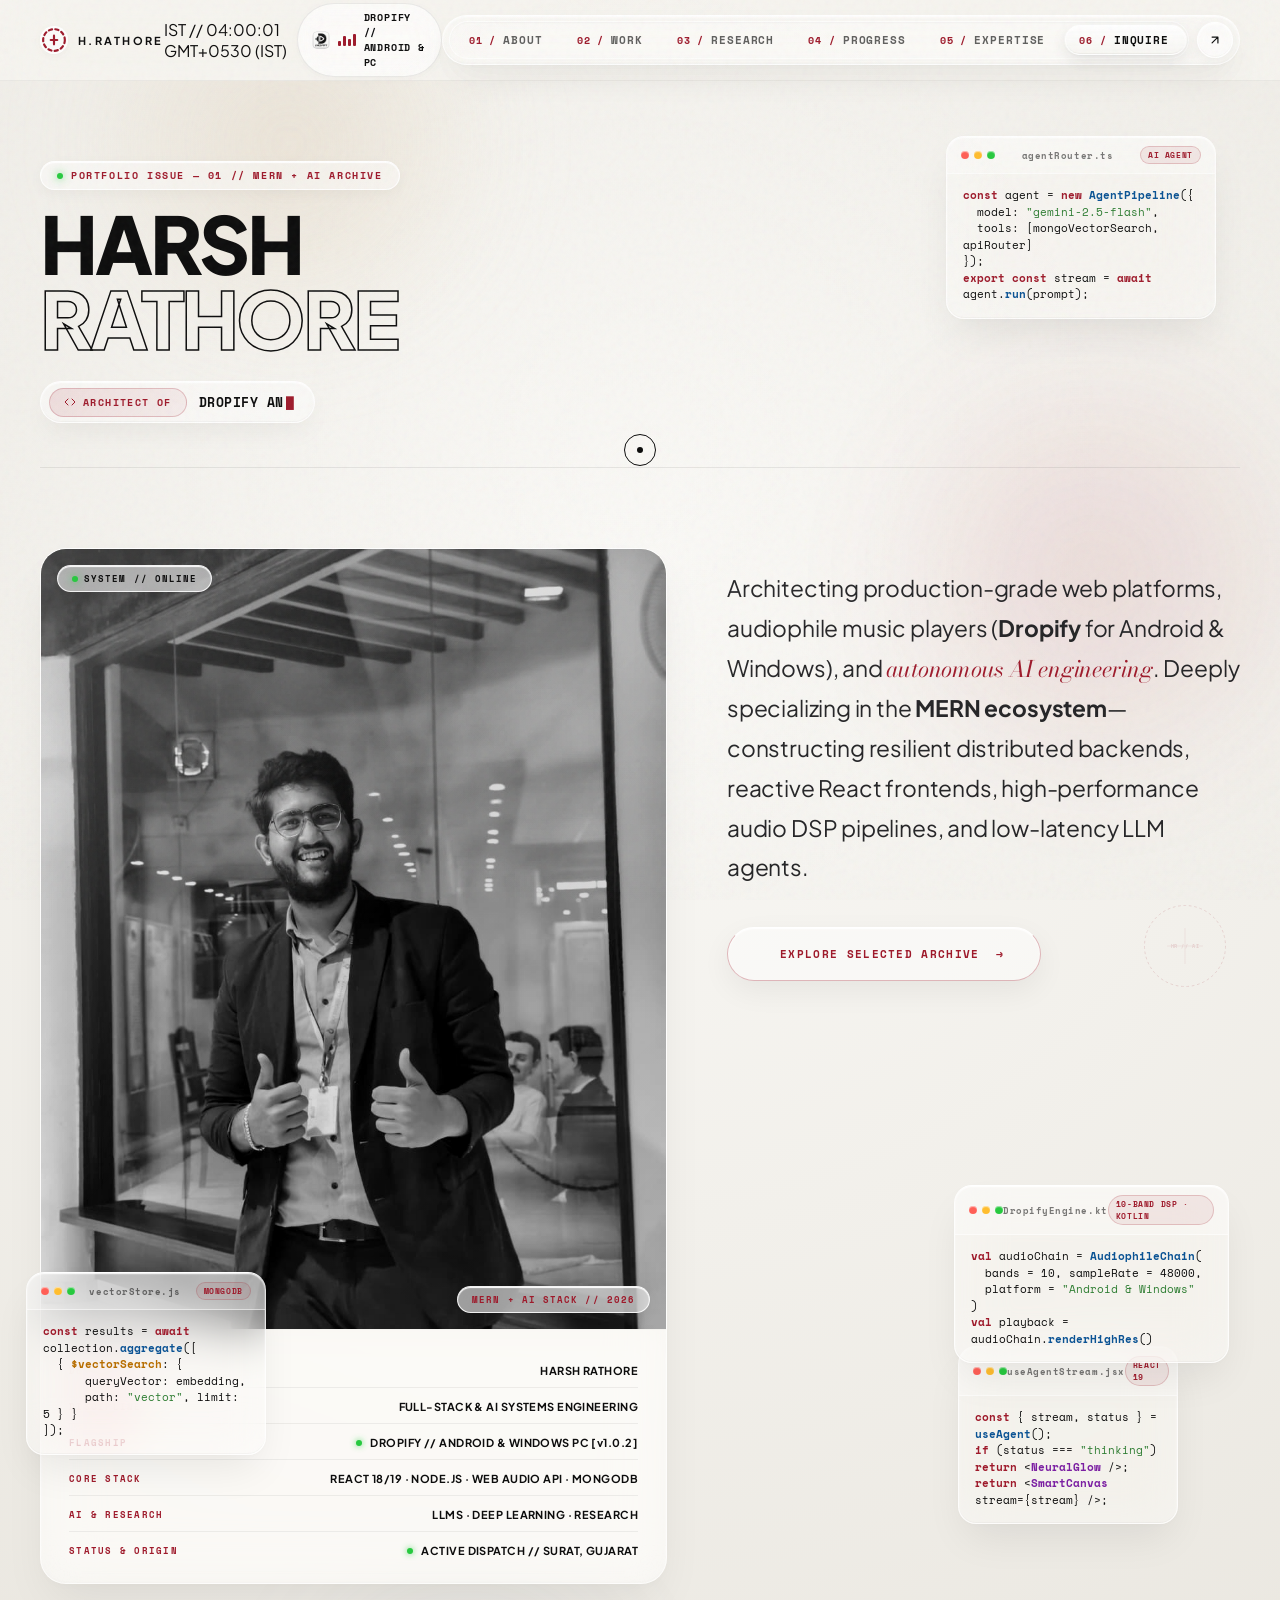
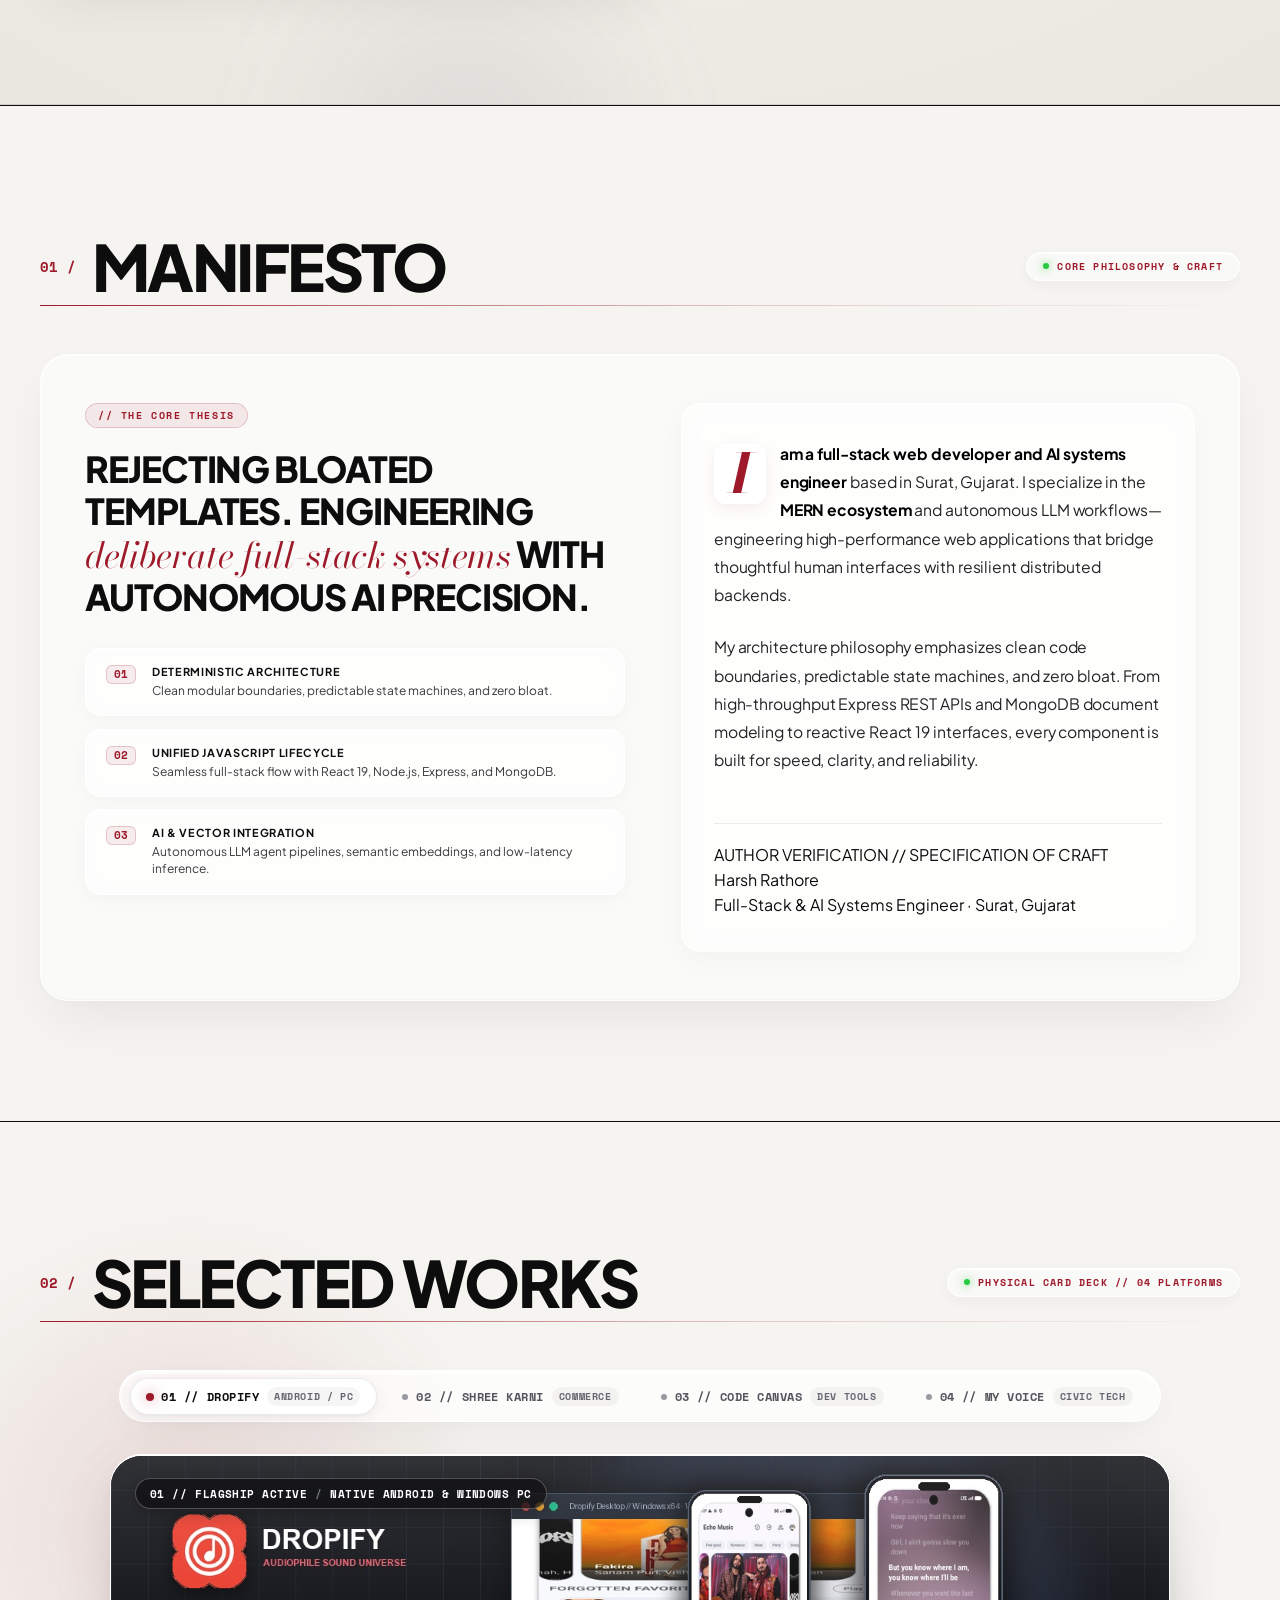
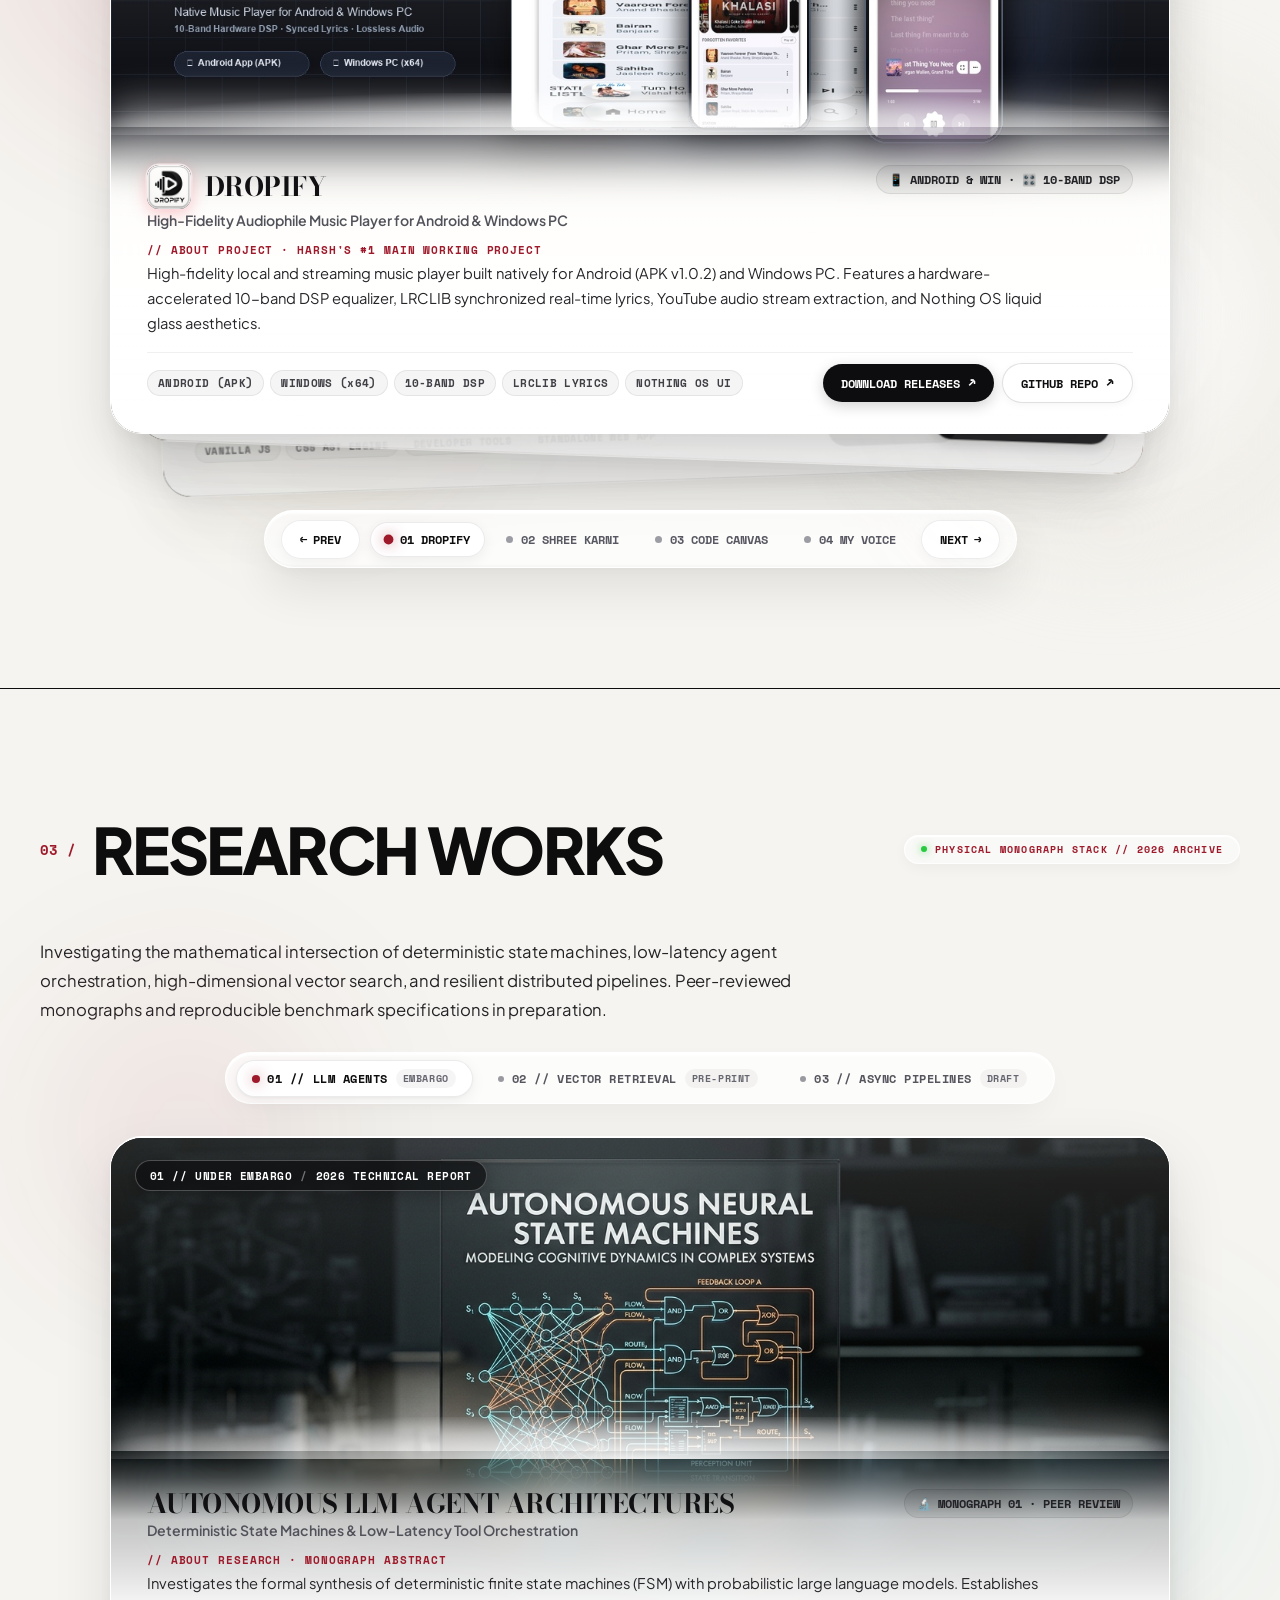
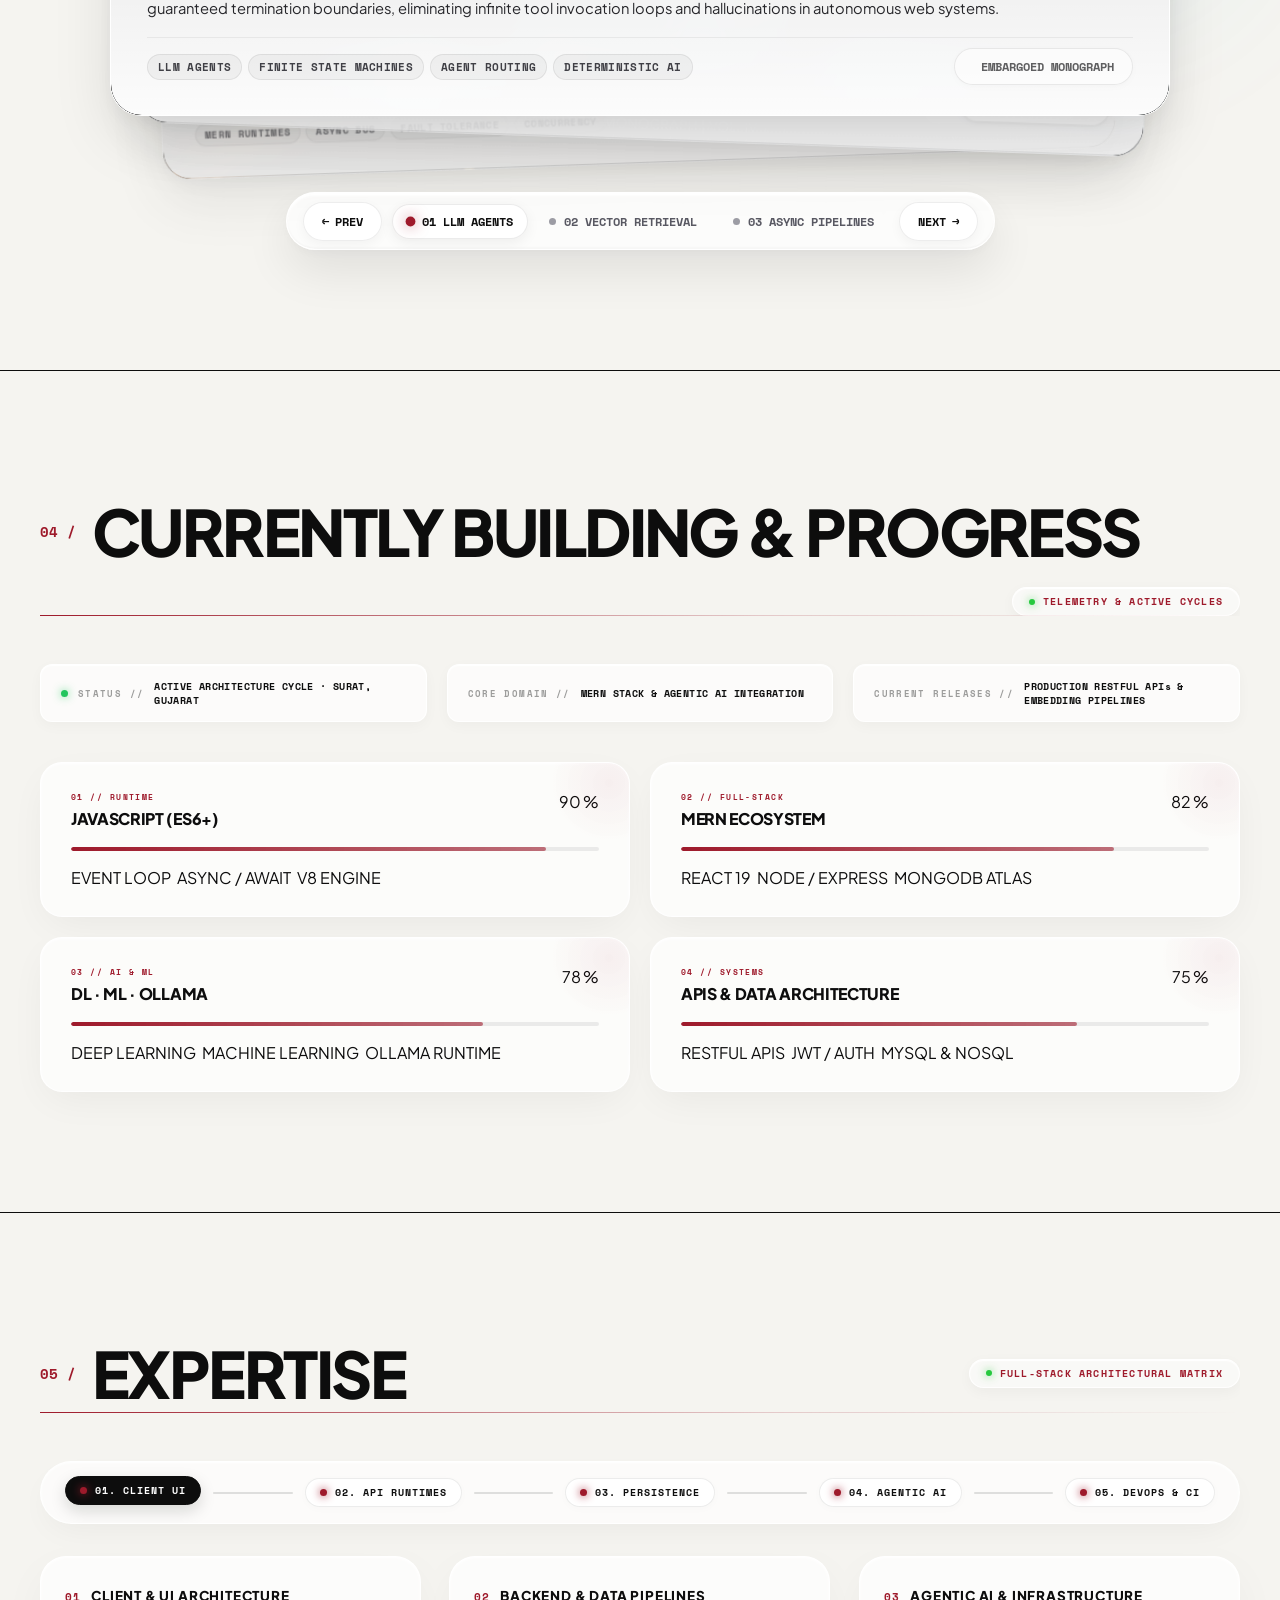
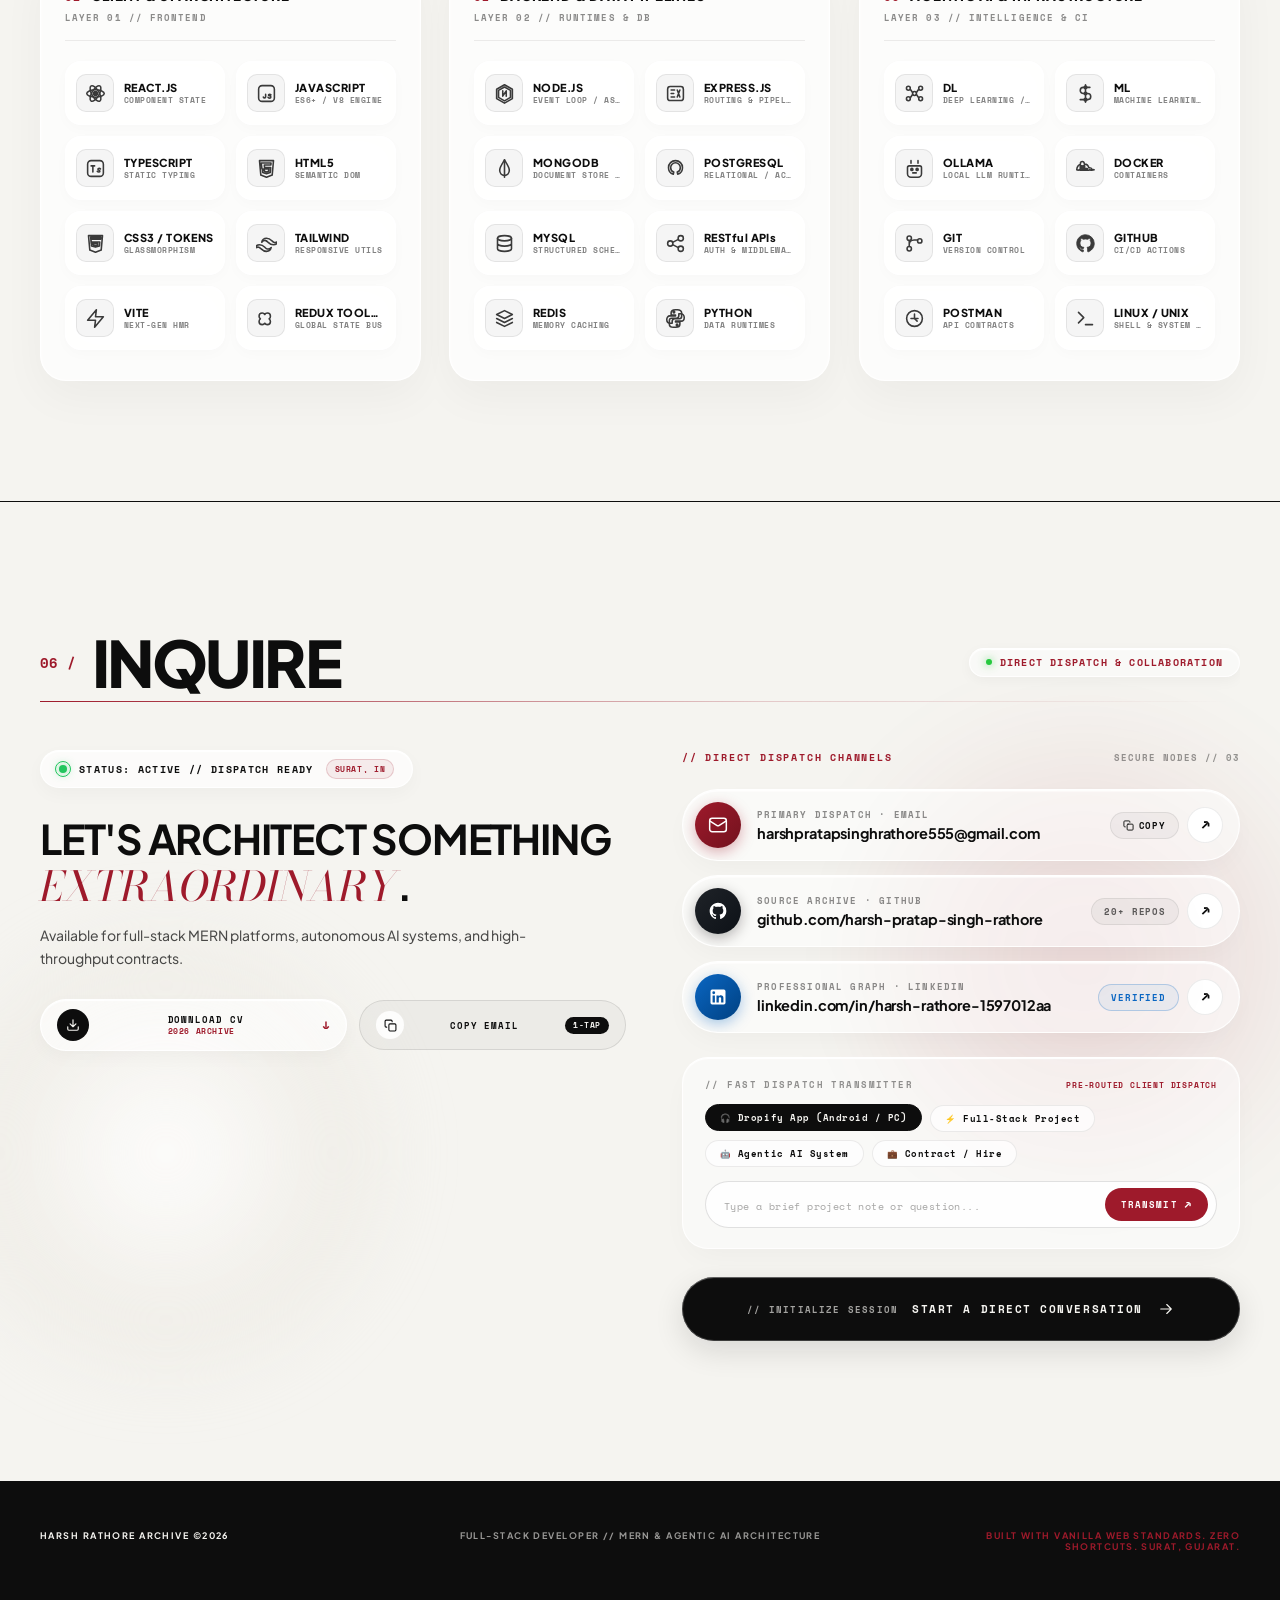
==== index.html @ 31f8bdb6 "fix(dropify): redesign flagship card with official logo, Android & Windows PC app framing, and unclu" ====
<!DOCTYPE html>
<html lang="en">

<head>
  <meta charset="UTF-8" />
  <meta name="viewport" content="width=device-width, initial-scale=1.0" />
  <meta name="description"
    content="Harsh Rathore — Full-Stack Web Developer & AI Systems Engineer specializing in MERN ecosystem, Agentic LLM pipelines, clean backend architectures, and luxurious digital interfaces." />
  <meta name="keywords" content="Harsh Rathore, Full-Stack Developer, MERN Stack, AI Systems Engineer, React 19, Node.js, Express, MongoDB, Surat, Gujarat" />
  <meta property="og:title" content="HARSH RATHORE · FULL-STACK WEB DEVELOPER & AI SYSTEMS ENGINEER" />
  <meta property="og:description" content="Architecting production-grade MERN platforms and autonomous LLM systems with liquid glass brutalist aesthetics." />
  <meta property="og:image" content="profile.jpg" />
  <meta property="og:type" content="website" />
  <meta name="twitter:card" content="summary_large_image" />
  <meta name="twitter:title" content="HARSH RATHORE · FULL-STACK & AI SYSTEMS" />
  <meta name="twitter:description" content="Production-grade web systems, MERN stack architectures, and low-latency LLM agent pipelines." />
  <meta name="twitter:image" content="profile.jpg" />
  <title>HARSH RATHORE · FULL-STACK &amp; AI SYSTEMS ENGINEER</title>

  <!-- Google Fonts Preconnect & Display Swap -->
  <link rel="preconnect" href="https://fonts.googleapis.com" />
  <link rel="preconnect" href="https://fonts.gstatic.com" crossorigin />
  <link
    href="https://fonts.googleapis.com/css2?family=Bodoni+Moda:ital,opsz,wght@0,6..96,400;0,6..96,700;1,6..96,400&family=Plus+Jakarta+Sans:wght@400;500;600;700;800&family=Space+Mono:wght@400;700&display=swap"
    rel="stylesheet" />

  <link rel="stylesheet" href="style.css" />
</head>

<body class="luxury-aesthetic">

  <!-- ─────────────── LUXURY CURSOR ─────────────── -->
  <div class="custom-cursor" aria-hidden="true">
    <div class="cursor-dot"></div>
    <div class="cursor-ring"></div>
  </div>

  <!-- ─────────────── FILM GRAIN OVERLAY ─────────────── -->
  <div class="film-grain" aria-hidden="true"></div>
  <div class="lens-flare" aria-hidden="true"></div>

  <!-- ─────────────── CINEMATIC INTRO SCENE ─────────────── -->
  <div id="intro-scene" class="intro-active">
    <div class="intro-noise-overlay"></div>
    <div class="intro-vignette"></div>

    <!-- Premium Skip Button -->
    <button id="skip-intro-btn" class="skip-intro-btn" aria-label="Skip Intro">[ SKIP INTRO // ]</button>

    <!-- Watermark layer revealed during impact transition -->
    <div class="bg-depth-watermark" id="intro-watermark">HARSH</div>

    <div class="intro-stage">
      <div class="intro-brand-container">
        <!-- Spelled out letter-by-letter dynamically -->
        <h1 class="intro-brand-main" id="intro-brand-first"></h1>
        <h1 class="intro-brand-sub" id="intro-brand-second">RATHORE</h1>
      </div>
    </div>

    <div class="intro-footer-ui">
      <div class="footer-col-left">
        <span class="spec-label">DEVELOPER ARCHIVE</span>
        <span class="spec-value">ISSUE 01 / 2026</span>
      </div>
      <div class="footer-col-center">
        <!-- Premium ticker counter -->
        <div class="counter-display">
          <span class="counter-num" id="intro-counter">00</span>
          <span class="counter-unit">%</span>
        </div>
      </div>
      <div class="footer-col-right">
        <span class="spec-label">LOCATION</span>
        <span class="spec-value">SURAT, GUJARAT</span>
      </div>
    </div>
  </div>

  <!-- ─────────────── MAIN PORTFOLIO WRAPPER ─────────────── -->
  <main id="main-content" class="content-hidden">

    <!-- ─────────────── HEADER WITH IOS LIQUID GLASS DOCK ─────────────── -->
    <header id="main-header">
      <div class="header-inner">
        <!-- Logo / Developer Brand -->
        <a href="#hero-exhibition" class="header-brand" aria-label="Harsh Rathore Home">
          <span class="brand-monogram-pill">
            <svg class="brand-monogram-svg" viewBox="0 0 24 24" fill="none" stroke="currentColor" stroke-width="2" stroke-linecap="round" stroke-linejoin="round" aria-hidden="true">
              <circle cx="12" cy="12" r="10" stroke-dasharray="3 3" />
              <path d="M12 8v8M9 12h6" />
            </svg>
          </span>
          <span class="brand-text">H.RATHORE</span>
        </a>

        <!-- Living Flow Real-Time IST Timezone HUD Clock -->
        <div class="header-hud-clock" title="Current Indian Standard Time (IST)">
          <span class="hud-clock-pulse"></span>
          <span class="hud-clock-label">IST //</span>
          <span id="hud-time" class="hud-clock-time">--:--:-- GMT+0530</span>
        </div>

        <!-- Dropify Flagship Audio Node Pill -->
        <a href="#projects" class="header-dropify-badge magnetic-element" title="Flagship: Dropify Android & Windows Audio Engine (Click to view)">
          <img src="assets/projects/dropify_logo.png" alt="Dropify Logo" class="header-dropify-logo-icon" />
          <span class="audio-wave-bars" aria-hidden="true">
            <span class="wave-bar wb-1"></span>
            <span class="wave-bar wb-2"></span>
            <span class="wave-bar wb-3"></span>
            <span class="wave-bar wb-4"></span>
          </span>
          <span class="dropify-badge-label">DROPIFY // ANDROID &amp; PC</span>
        </a>

        <!-- Desktop Navigation: iOS Liquid Glass Floating Dock with Elastic Stretching Capsule -->
        <nav class="editorial-nav liquid-glass-dock" aria-label="Main Navigation">
          <!-- Glass Inner Track containing sliding capsule and links -->
          <div class="glass-pill-track" id="glass-pill-track">
            <!-- Dynamic Sliding Liquid Glass Capsule (ColorOS & iOS Spring Eased) -->
            <div class="nav-active-capsule" id="nav-active-capsule" aria-hidden="true"></div>
            
            <ul class="nav-links">
              <li><a href="#about" class="nav-item active" data-index="0"><span>01 /</span> ABOUT</a></li>
              <li><a href="#projects" class="nav-item" data-index="1"><span>02 /</span> WORK</a></li>
              <li><a href="#research" class="nav-item" data-index="2"><span>03 /</span> RESEARCH</a></li>
              <li><a href="#progress" class="nav-item" data-index="3"><span>04 /</span> PROGRESS</a></li>
              <li><a href="#skills" class="nav-item" data-index="4"><span>05 /</span> EXPERTISE</a></li>
              <li><a href="#contact" class="nav-item" data-index="5"><span>06 /</span> INQUIRE</a></li>
            </ul>
          </div>

          <!-- Circular Liquid Glass Quick Action Button -->
          <a href="#contact" class="nav-glass-circle-btn magnetic-element" aria-label="Direct Inquire / Connect" title="Direct Inquire">
            <svg class="nav-circle-svg" viewBox="0 0 24 24" fill="none" stroke="currentColor" stroke-width="2" stroke-linecap="round" stroke-linejoin="round" aria-hidden="true">
              <path d="M7 17L17 7M17 7H7M17 7V17" />
            </svg>
          </a>
        </nav>
      </div>
    </header>

    <!-- ─────────────── HERO / EXHIBITION ─────────────── -->
    <section id="hero-exhibition">
      <!-- Ambient Liquid Glass Gradient Blobs -->
      <div class="glass-bg-blob blob-one"></div>
      <div class="glass-bg-blob blob-two"></div>
      <div class="glass-bg-blob blob-three"></div>

      <div class="hero-editorial-grid">
        <!-- Liquidified Title Area -->
        <div class="hero-title-area">
          <div class="hero-category-wrapper">
            <span class="hero-glass-pill-badge">
              <span class="pill-dot"></span>
              PORTFOLIO ISSUE — 01 // MERN + AI ARCHIVE
            </span>
          </div>

          <h1 class="hero-main-title">
            <span class="title-line title-first">HARSH</span>
            <span class="title-line title-second">RATHORE</span>
          </h1>

          <!-- Liquid Glass Typing Capsule HUD -->
          <div class="hero-typing-capsule">
            <div class="typing-pill-label">
              <svg class="typing-icon-svg" viewBox="0 0 24 24" fill="none" stroke="currentColor" stroke-width="2" stroke-linecap="round" stroke-linejoin="round" aria-hidden="true">
                <polyline points="16 18 22 12 16 6"/>
                <polyline points="8 6 2 12 8 18"/>
              </svg>
              <span>ARCHITECT OF</span>
            </div>
            <div class="typing-content">
              <span id="typing-text"></span><span class="typing-cursor">█</span>
            </div>
          </div>
        </div>

        <!-- Liquid Glass Photo Holder Box & Tech Spec Sheet -->
        <div class="hero-canvas-frame">
          <div class="editorial-image-container">
            <div class="image-overlay-filter"></div>
            <div class="glass-sheen-shine"></div>
            <!-- High-resolution portrait of Harsh Rathore (Optimized 86.5KB primary asset) -->
            <picture>
              <source srcset="profile.jpg" type="image/jpeg">
              <img src="profile.jpg" width="800" height="1000" alt="Harsh Rathore - Full-Stack Web Developer & AI Systems Engineer" class="editorial-img" fetchpriority="high" decoding="async" />
            </picture>
            
            <!-- Corner Floating Glass HUD Badges -->
            <div class="frame-glass-tag frame-tag-top">
              <span class="live-dot-pulse"></span> SYSTEM // ONLINE
            </div>
            <div class="frame-glass-tag frame-tag-bottom">
              MERN + AI STACK // 2026
            </div>
          </div>

          <!-- Tech Spec Sheet under Photo Box -->
          <div class="frame-spec-sheet">
            <div class="spec-row">
              <span class="spec-term">DEVELOPER</span>
              <span class="spec-val">HARSH RATHORE</span>
            </div>
            <div class="spec-row">
              <span class="spec-term">DISCIPLINE</span>
              <span class="spec-val">FULL-STACK &amp; AI SYSTEMS ENGINEERING</span>
            </div>
            <div class="spec-row">
              <span class="spec-term">FLAGSHIP</span>
              <span class="spec-val text-accent"><span class="status-dot-mini ruby"></span> DROPIFY // ANDROID &amp; WINDOWS PC [v1.0.2]</span>
            </div>
            <div class="spec-row">
              <span class="spec-term">CORE STACK</span>
              <span class="spec-val">REACT 18/19 &middot; NODE.JS &middot; WEB AUDIO API &middot; MONGODB</span>
            </div>
            <div class="spec-row">
              <span class="spec-term">AI &amp; RESEARCH</span>
              <span class="spec-val">LLMS &middot; DEEP LEARNING &middot; RESEARCH</span>
            </div>
            <div class="spec-row">
              <span class="spec-term">STATUS &amp; ORIGIN</span>
              <span class="spec-val text-accent"><span class="status-dot-mini"></span> ACTIVE DISPATCH // SURAT, GUJARAT</span>
            </div>
          </div>
        </div>

        <!-- MERN + AI Editorial Statement Area -->
        <div class="hero-statement-area" style="position: relative;">
          <p class="editorial-lead-para">
            Architecting production-grade web platforms, audiophile music players (<strong>Dropify</strong> for Android &amp; Windows), and <span class="italic-serif text-accent">autonomous AI engineering</span>. Deeply specializing in the <strong>MERN ecosystem</strong>—constructing resilient distributed backends, reactive React frontends, high-performance audio DSP pipelines, and low-latency LLM agents.
          </p>
          <div class="cta-strip">
            <a href="#projects" class="editorial-btn magnetic-element">
              <span class="btn-liquid-sheen"></span>
              EXPLORE SELECTED ARCHIVE <span class="btn-arrow">→</span>
            </a>
          </div>
          <div class="editorial-stamp-badge" aria-hidden="true">
            <svg class="stamp-svg" viewBox="0 0 100 100" fill="none" xmlns="http://www.w3.org/2000/svg">
              <circle cx="50" cy="50" r="45" stroke="currentColor" stroke-width="1" stroke-dasharray="3 3" />
              <path d="M30 50h40M50 30v40" stroke="currentColor" stroke-width="0.5" />
              <text x="50" y="52" class="stamp-text" text-anchor="middle" font-family="var(--font-mono)" font-size="6" font-weight="700" fill="currentColor" letter-spacing="0.1em">HR // AI</text>
            </svg>
          </div>
        </div>
      </div>

      <!-- Floating Interactive Code Shells (iOS Liquid Glass with MERN + AI Architecture Snippets) -->
      <div class="code-shell-float shell-manifesto">
        <div class="code-shell-header">
          <div class="code-shell-dots">
            <span class="dot red"></span>
            <span class="dot yellow"></span>
            <span class="dot green"></span>
          </div>
          <span class="code-shell-title">agentRouter.ts</span>
          <span class="code-shell-badge">AI AGENT</span>
        </div>
        <div class="code-shell-body">
          <pre><code><span class="code-keyword">const</span> agent = <span class="code-keyword">new</span> <span class="code-fn">AgentPipeline</span>({
  model: <span class="code-string">"gemini-2.5-flash"</span>,
  tools: [mongoVectorSearch, apiRouter]
});
<span class="code-keyword">export const</span> stream = <span class="code-keyword">await</span> agent.<span class="code-fn">run</span>(prompt);</code></pre>
        </div>
      </div>

      <div class="code-shell-float shell-stylist">
        <div class="code-shell-header">
          <div class="code-shell-dots">
            <span class="dot red"></span>
            <span class="dot yellow"></span>
            <span class="dot green"></span>
          </div>
          <span class="code-shell-title">useAgentStream.jsx</span>
          <span class="code-shell-badge">REACT 19</span>
        </div>
        <div class="code-shell-body">
          <pre><code><span class="code-keyword">const</span> { stream, status } = <span class="code-fn">useAgent</span>();
<span class="code-keyword">if</span> (status === <span class="code-string">"thinking"</span>) <span class="code-keyword">return</span> &lt;<span class="code-selector">NeuralGlow</span> /&gt;;
<span class="code-keyword">return</span> &lt;<span class="code-selector">SmartCanvas</span> stream={stream} /&gt;;</code></pre>
        </div>
      </div>

      <div class="code-shell-float shell-loop">
        <div class="code-shell-header">
          <div class="code-shell-dots">
            <span class="dot red"></span>
            <span class="dot yellow"></span>
            <span class="dot green"></span>
          </div>
          <span class="code-shell-title">vectorStore.js</span>
          <span class="code-shell-badge">MONGODB</span>
        </div>
        <div class="code-shell-body">
          <pre><code><span class="code-keyword">const</span> results = <span class="code-keyword">await</span> collection.<span class="code-fn">aggregate</span>([
  { <span class="code-property">$vectorSearch</span>: {
      queryVector: embedding,
      path: <span class="code-string">"vector"</span>, limit: 5 } }
]);</code></pre>
        </div>
      </div>

      <div class="code-shell-float shell-dropify">
        <div class="code-shell-header">
          <div class="code-shell-dots">
            <span class="dot red"></span>
            <span class="dot yellow"></span>
            <span class="dot green"></span>
          </div>
          <span class="code-shell-title">DropifyEngine.kt</span>
          <span class="code-shell-badge">10-BAND DSP · KOTLIN</span>
        </div>
        <div class="code-shell-body">
          <pre><code><span class="code-keyword">val</span> audioChain = <span class="code-fn">AudiophileChain</span>(
  bands = <span class="code-number">10</span>, sampleRate = <span class="code-number">48000</span>,
  platform = <span class="code-string">"Android &amp; Windows"</span>
)
<span class="code-keyword">val</span> playback = audioChain.<span class="code-fn">renderHighRes</span>()</code></pre>
        </div>
      </div>
    </section>

    <!-- ─────────────── ABOUT / MANIFESTO ─────────────── -->
    <section id="about" class="editorial-section">
      <div class="section-header-brutalist">
        <span class="section-index">01 /</span>
        <h2 class="section-title-brutalist">MANIFESTO</h2>
        <div class="header-glass-pill">
          <span class="pill-dot"></span>
          <span>CORE PHILOSOPHY &amp; CRAFT</span>
        </div>
      </div>

      <!-- Main iOS Liquid Glass Manifesto Canvas -->
      <div class="manifesto-glass-canvas">
        <div class="manifesto-grid">
          
          <!-- Left Column: Core Thesis & Dynamic Pillars -->
          <div class="manifesto-left">
            <div class="thesis-tag-wrapper">
              <span class="manifesto-thesis-tag">// THE CORE THESIS</span>
            </div>
            
            <h3 class="manifesto-heading">
              Rejecting bloated templates. Engineering <span class="manifesto-highlight">deliberate full-stack systems</span> with autonomous AI precision.
            </h3>

            <!-- Dynamic Engineering Pillars (iOS Frosted Cards) -->
            <div class="manifesto-pillars-list">
              <div class="pillar-card magnetic-element">
                <div class="pillar-num">01</div>
                <div class="pillar-text-group">
                  <span class="pillar-title">DETERMINISTIC ARCHITECTURE</span>
                  <span class="pillar-desc">Clean modular boundaries, predictable state machines, and zero bloat.</span>
                </div>
              </div>

              <div class="pillar-card magnetic-element">
                <div class="pillar-num">02</div>
                <div class="pillar-text-group">
                  <span class="pillar-title">UNIFIED JAVASCRIPT LIFECYCLE</span>
                  <span class="pillar-desc">Seamless full-stack flow with React 19, Node.js, Express, and MongoDB.</span>
                </div>
              </div>

              <div class="pillar-card magnetic-element">
                <div class="pillar-num">03</div>
                <div class="pillar-text-group">
                  <span class="pillar-title">AI &amp; VECTOR INTEGRATION</span>
                  <span class="pillar-desc">Autonomous LLM agent pipelines, semantic embeddings, and low-latency inference.</span>
                </div>
              </div>
            </div>
          </div>

          <!-- Right Column: High-Contrast Prose & Verified Seal -->
          <div class="manifesto-right">
            <div class="manifesto-prose-card">
              <div class="manifesto-body">
                <p class="drop-cap-p">
                  <span class="drop-cap-liquid">I</span>
                  <strong class="prose-strong">am a full-stack web developer and AI systems engineer</strong> based in Surat, Gujarat. I specialize in the <strong>MERN ecosystem</strong> and autonomous LLM workflows—engineering high-performance web applications that bridge thoughtful human interfaces with resilient distributed backends.
                </p>
                <p>
                  My architecture philosophy emphasizes clean code boundaries, predictable state machines, and zero bloat. From high-throughput Express REST APIs and MongoDB document modeling to reactive React 19 interfaces, every component is built for speed, clarity, and reliability.
                </p>
              </div>

              <!-- Manifesto Footer: Signature & Glass Seal -->
              <div class="manifesto-footer">
                <div class="manifesto-sign">
                  <span class="sign-label">AUTHOR VERIFICATION // SPECIFICATION OF CRAFT</span>
                  <span class="signature-text">Harsh Rathore</span>
                  <span class="sign-sub">Full-Stack &amp; AI Systems Engineer · Surat, Gujarat</span>
                </div>

                <div class="manifesto-seal" aria-hidden="true">
                  <svg class="seal-svg" viewBox="0 0 100 100" fill="none">
                    <circle cx="50" cy="50" r="46" stroke="currentColor" stroke-width="1.2" stroke-dasharray="4 3"/>
                    <circle cx="50" cy="50" r="38" stroke="currentColor" stroke-width="0.8"/>
                    <path d="M50 20v60M20 50h60" stroke="currentColor" stroke-width="0.5"/>
                    <text x="50" y="53" text-anchor="middle" font-family="var(--font-mono)" font-size="7" font-weight="700" fill="currentColor" letter-spacing="0.12em">VERIFIED</text>
                  </svg>
                </div>
              </div>
            </div>
          </div>

        </div>
      </div>
    </section>



        <!-- ─────────────── 02 / SELECTED WORKS (3D PHYSICAL CARD STACK & LIQUID BUBBLE DOCK) ─────────────── -->
    <section id="projects" class="editorial-section">
      <!-- Ambient Liquid Glass Refraction Backdrop -->
      <div class="projects-ambient-backdrop" aria-hidden="true">
        <div class="proj-blob-crimson"></div>
        <div class="proj-blob-specular"></div>
        <div class="proj-blob-amber"></div>
      </div>

      <!-- Brutalist Header -->
      <div class="section-header-brutalist">
        <span class="section-index">02 /</span>
        <h2 class="section-title-brutalist">SELECTED WORKS</h2>
        <div class="header-glass-pill">
          <span class="pill-dot"></span>
          <span>PHYSICAL CARD DECK // 04 PLATFORMS</span>
        </div>
      </div>

      <!-- Quick Project Jump Bubble Bar -->
      <div class="bubble-jump-bar-wrap">
        <div class="bubble-jump-bar" id="projectsJumpBar" role="tablist" aria-label="Project Quick Selector">
          <button type="button" class="bubble-jump-pill is-active" data-jump="0" aria-label="Select Dropify">
            <span class="jump-pill-dot"></span>
            <span class="jump-pill-idx">01 //</span>
            <span class="jump-pill-name">DROPIFY</span>
            <span class="jump-pill-badge">ANDROID / PC</span>
          </button>
          <button type="button" class="bubble-jump-pill" data-jump="1" aria-label="Select Shree Karni Textiles">
            <span class="jump-pill-dot"></span>
            <span class="jump-pill-idx">02 //</span>
            <span class="jump-pill-name">SHREE KARNI</span>
            <span class="jump-pill-badge">COMMERCE</span>
          </button>
          <button type="button" class="bubble-jump-pill" data-jump="2" aria-label="Select Code Canvas">
            <span class="jump-pill-dot"></span>
            <span class="jump-pill-idx">03 //</span>
            <span class="jump-pill-name">CODE CANVAS</span>
            <span class="jump-pill-badge">DEV TOOLS</span>
          </button>
          <button type="button" class="bubble-jump-pill" data-jump="3" aria-label="Select My Voice">
            <span class="jump-pill-dot"></span>
            <span class="jump-pill-idx">04 //</span>
            <span class="jump-pill-name">MY VOICE</span>
            <span class="jump-pill-badge">CIVIC TECH</span>
          </button>
        </div>
      </div>

      <!-- 3D Card Stack Viewport -->
      <div class="card-stack-viewport" id="projectsStackViewport">
        <div class="card-stack-deck" id="projectsCardStack" aria-label="Interactive 3D Project Card Stack">

          <!-- ════ CARD 01: DROPIFY (FLAGSHIP MAIN WORKING PROJECT) ════ -->
          <article class="deck-card stack-pos-0" data-card-idx="0" data-card-id="dropify">
            <div class="deck-card-substrate" aria-hidden="true"></div>
            <div class="deck-card-media-box">
              <img src="assets/projects/dropify.jpg" alt="Dropify Native Audiophile Music Player for Android &amp; Windows PC" class="deck-card-photo" loading="eager" />
              <div class="deck-card-specular-sheen" aria-hidden="true"></div>
              
              <!-- Floating Top Telemetry Pill -->
              <div class="deck-card-floating-badge">
                <span class="badge-bubble-idx">01 //</span>
                <span class="badge-bubble-live"><span class="badge-live-pulse" style="background:#22c55e;box-shadow:0 0 10px #22c55e;"></span> FLAGSHIP ACTIVE</span>
                <span class="badge-bubble-sep">/</span>
                <span class="badge-bubble-meta">NATIVE ANDROID &amp; WINDOWS PC</span>
              </div>
            </div>

            <!-- White Cloudy Smoky Gradient Shade Layer -->
            <div class="deck-card-smoky-shade">
              <div class="smoky-mist-aurora" aria-hidden="true"></div>
              <div class="smoky-content-flow">
                <div class="smoky-title-strip">
                  <div class="smoky-title-group">
                    <div class="card-brand-row">
                      <img src="assets/projects/dropify_logo.png" alt="Dropify Logo" class="card-brand-logo-img" />
                      <h3 class="smoky-card-heading">DROPIFY</h3>
                    </div>
                    <span class="smoky-card-subheading">High-Fidelity Audiophile Music Player for Android &amp; Windows PC</span>
                  </div>
                  <div class="smoky-telemetry-badge">
                    <span class="telemetry-pin">📱 ANDROID &amp; WIN</span>
                    <span class="telemetry-sep">·</span>
                    <span class="telemetry-speed">🎛️ 10-BAND DSP</span>
                  </div>
                </div>

                <div class="smoky-about-block">
                  <span class="smoky-about-eyebrow">// ABOUT PROJECT · HARSH'S #1 MAIN WORKING PROJECT</span>
                  <p class="smoky-about-copy">
                    High-fidelity local and streaming music player built natively for Android (APK v1.0.2) and Windows PC. Features a hardware-accelerated 10-band DSP equalizer, LRCLIB synchronized real-time lyrics, YouTube audio stream extraction, and Nothing OS liquid glass aesthetics.
                  </p>
                </div>

                <div class="smoky-footer-strip">
                  <div class="smoky-tags-cluster">
                    <span class="smoky-pill-tag">ANDROID (APK)</span>
                    <span class="smoky-pill-tag">WINDOWS (x64)</span>
                    <span class="smoky-pill-tag">10-BAND DSP</span>
                    <span class="smoky-pill-tag">LRCLIB LYRICS</span>
                    <span class="smoky-pill-tag">NOTHING OS UI</span>
                  </div>
                  <div class="smoky-actions-group">
                    <a href="https://github.com/harsh-pratap-singh-rathore/Dropify/releases" target="_blank" rel="noopener noreferrer" class="bubble-glass-action-btn primary-action">
                      <span>DOWNLOAD RELEASES</span>
                      <span class="btn-arr-bubble">↗</span>
                    </a>
                    <a href="https://github.com/harsh-pratap-singh-rathore/Dropify" target="_blank" rel="noopener noreferrer" class="bubble-glass-action-btn secondary-action">
                      <span>GITHUB REPO</span>
                      <span class="btn-arr-bubble">↗</span>
                    </a>
                  </div>
                </div>
              </div>
            </div>
          </article>

          <!-- ════ CARD 02: SHREE KARNI TEXTILES ════ -->
          <article class="deck-card stack-pos-1" data-card-idx="1" data-card-id="shree-karni">
            <div class="deck-card-substrate" aria-hidden="true"></div>
            <div class="deck-card-media-box">
              <img src="assets/projects/shree_karni.jpg" alt="Shree Karni Textiles Wholesale Architecture" class="deck-card-photo" loading="lazy" />
              <div class="deck-card-specular-sheen" aria-hidden="true"></div>
              
              <!-- Floating Top Telemetry Pill -->
              <div class="deck-card-floating-badge">
                <span class="badge-bubble-idx">02 //</span>
                <span class="badge-bubble-live"><span class="badge-live-pulse"></span> LIVE PRODUCTION</span>
                <span class="badge-bubble-sep">/</span>
                <span class="badge-bubble-meta">B2B WHOLESALE COMMERCE</span>
              </div>
            </div>

            <!-- White Cloudy Smoky Gradient Shade Layer -->
            <div class="deck-card-smoky-shade">
              <div class="smoky-mist-aurora" aria-hidden="true"></div>
              <div class="smoky-content-flow">
                <div class="smoky-title-strip">
                  <div class="smoky-title-group">
                    <h3 class="smoky-card-heading">SHREE KARNI TEXTILES</h3>
                    <span class="smoky-card-subheading">Full-Stack Wholesale Commerce &amp; Catalog Engine</span>
                  </div>
                  <div class="smoky-telemetry-badge">
                    <span class="telemetry-pin">📍 SURAT HUB</span>
                    <span class="telemetry-sep">·</span>
                    <span class="telemetry-speed">48ms TTFB</span>
                  </div>
                </div>

                <div class="smoky-about-block">
                  <span class="smoky-about-eyebrow">// ABOUT PROJECT · ARCHITECTURAL DEMO</span>
                  <p class="smoky-about-copy">
                    High-throughput wholesale fabric procurement portal indexing 10,000+ m² of enterprise textile inventory. Engineered with multi-layered Redis caching, elastic search filtering, and low-latency inquiry dispatch.
                  </p>
                </div>

                <div class="smoky-footer-strip">
                  <div class="smoky-tags-cluster">
                    <span class="smoky-pill-tag">MERN STACK</span>
                    <span class="smoky-pill-tag">REDIS CACHE</span>
                    <span class="smoky-pill-tag">CATALOG SEARCH</span>
                    <span class="smoky-pill-tag">HIGH CONCURRENCY</span>
                  </div>
                  <div class="smoky-actions-group">
                    <a href="https://shreekarnitextiles.com" target="_blank" rel="noopener noreferrer" class="bubble-glass-action-btn primary-action">
                      <span>VISIT LIVE PLATFORM</span>
                      <span class="btn-arr-bubble">↗</span>
                    </a>
                  </div>
                </div>
              </div>
            </div>
          </article>

          <!-- ════ CARD 03: CODE CANVAS ════ -->
          <article class="deck-card stack-pos-2" data-card-idx="2" data-card-id="code-canvas">
            <div class="deck-card-substrate" aria-hidden="true"></div>
            <div class="deck-card-media-box">
              <img src="assets/projects/code_canvas.jpg" alt="Code Canvas Developer Tooling" class="deck-card-photo" loading="lazy" />
              <div class="deck-card-specular-sheen" aria-hidden="true"></div>
              
              <!-- Floating Top Telemetry Pill -->
              <div class="deck-card-floating-badge">
                <span class="badge-bubble-idx">03 //</span>
                <span class="badge-bubble-live"><span class="badge-live-pulse amber"></span> PRODUCTION TOOL</span>
                <span class="badge-bubble-sep">/</span>
                <span class="badge-bubble-meta">FRONTEND IDE WORKBENCH</span>
              </div>
            </div>

            <!-- White Cloudy Smoky Gradient Shade Layer -->
            <div class="deck-card-smoky-shade">
              <div class="smoky-mist-aurora" aria-hidden="true"></div>
              <div class="smoky-content-flow">
                <div class="smoky-title-strip">
                  <div class="smoky-title-group">
                    <h3 class="smoky-card-heading">CODE CANVAS</h3>
                    <span class="smoky-card-subheading">Real-Time Interactive CSS Studio &amp; Component Workbench</span>
                  </div>
                  <div class="smoky-telemetry-badge">
                    <span class="telemetry-pin">⚡ ZERO-RUNTIME</span>
                    <span class="telemetry-sep">·</span>
                    <span class="telemetry-speed">60 FPS EMITTER</span>
                  </div>
                </div>

                <div class="smoky-about-block">
                  <span class="smoky-about-eyebrow">// ABOUT PROJECT · ARCHITECTURAL DEMO</span>
                  <p class="smoky-about-copy">
                    Spatial developer design tool enabling real-time visual CSS authoring. Manipulate box models, gradients, and typography directly on a dynamic canvas with instant, production-ready CSS snippet extraction.
                  </p>
                </div>

                <div class="smoky-footer-strip">
                  <div class="smoky-tags-cluster">
                    <span class="smoky-pill-tag">VANILLA JS</span>
                    <span class="smoky-pill-tag">CSS AST ENGINE</span>
                    <span class="smoky-pill-tag">DEVELOPER TOOLS</span>
                    <span class="smoky-pill-tag">STANDALONE WEB APP</span>
                  </div>
                  <div class="smoky-actions-group">
                    <a href="https://codecanvas.page/public/index.html" target="_blank" rel="noopener noreferrer" class="bubble-glass-action-btn primary-action">
                      <span>LAUNCH STUDIO</span>
                      <span class="btn-arr-bubble">↗</span>
                    </a>
                    <a href="https://github.com/harsh-pratap-singh-rathore/CodeCanvas" target="_blank" rel="noopener noreferrer" class="bubble-glass-action-btn secondary-action">
                      <span>GITHUB REPO</span>
                      <span class="btn-arr-bubble">↗</span>
                    </a>
                  </div>
                </div>
              </div>
            </div>
          </article>

          <!-- ════ CARD 04: MY VOICE ════ -->
          <article class="deck-card stack-pos-hidden" data-card-idx="3" data-card-id="my-voice">
            <div class="deck-card-substrate" aria-hidden="true"></div>
            <div class="deck-card-media-box">
              <img src="assets/projects/my_voice.jpg" alt="My Voice Civic Platform" class="deck-card-photo" loading="lazy" />
              <div class="deck-card-specular-sheen" aria-hidden="true"></div>
              
              <!-- Floating Top Telemetry Pill -->
              <div class="deck-card-floating-badge">
                <span class="badge-bubble-idx">04 //</span>
                <span class="badge-bubble-live"><span class="badge-live-pulse cyan"></span> CIVIC INITIATIVE</span>
                <span class="badge-bubble-sep">/</span>
                <span class="badge-bubble-meta">MUNICIPAL INCIDENT TRIAGE</span>
              </div>
            </div>

            <!-- White Cloudy Smoky Gradient Shade Layer -->
            <div class="deck-card-smoky-shade">
              <div class="smoky-mist-aurora" aria-hidden="true"></div>
              <div class="smoky-content-flow">
                <div class="smoky-title-strip">
                  <div class="smoky-title-group">
                    <h3 class="smoky-card-heading">MY VOICE</h3>
                    <span class="smoky-card-subheading">Public Incident Triage &amp; Municipal Dispatch Architecture</span>
                  </div>
                  <div class="smoky-telemetry-badge">
                    <span class="telemetry-pin">🛰️ GEOLOCATION</span>
                    <span class="telemetry-sep">·</span>
                    <span class="telemetry-speed">94.2% RESOLVED</span>
                  </div>
                </div>

                <div class="smoky-about-block">
                  <span class="smoky-about-eyebrow">// ABOUT PROJECT · ARCHITECTURAL DEMO</span>
                  <p class="smoky-about-copy">
                    Community reporting network bridging citizens and municipal agencies. Features GPS-tagged incident logging, automated priority dispatch routing, real-time status pipelines, and civic engagement analytics.
                  </p>
                </div>

                <div class="smoky-footer-strip">
                  <div class="smoky-tags-cluster">
                    <span class="smoky-pill-tag">PHP / JS</span>
                    <span class="smoky-pill-tag">GEOLOCATION API</span>
                    <span class="smoky-pill-tag">INCIDENT PIPELINE</span>
                    <span class="smoky-pill-tag">CIVIC TECH</span>
                  </div>
                  <div class="smoky-actions-group">
                    <a href="https://myvoice.gt.tc/MyVoice/frontend/pages/index.php" target="_blank" rel="noopener noreferrer" class="bubble-glass-action-btn primary-action">
                      <span>EXPLORE PLATFORM</span>
                      <span class="btn-arr-bubble">↗</span>
                    </a>
                    <a href="https://github.com/harsh-pratap-singh-rathore" target="_blank" rel="noopener noreferrer" class="bubble-glass-action-btn secondary-action">
                      <span>GITHUB REPO</span>
                      <span class="btn-arr-bubble">↗</span>
                    </a>
                  </div>
                </div>
              </div>
            </div>
          </article>

        </div><!-- /.card-stack-deck -->
      </div><!-- /.card-stack-viewport -->

      <!-- Floating Bubble Like Glassy Texture Nav Controls -->
      <div class="floating-bubble-dock-wrap">
        <div class="floating-bubble-dock" id="projectsBubbleDock" role="toolbar" aria-label="Project Deck Controls">
          <button type="button" class="bubble-nav-btn prev-bubble-btn" id="projStackPrev" aria-label="Previous Project in Stack">
            <span class="bubble-btn-glyph">←</span>
            <span class="bubble-btn-caption">PREV</span>
          </button>

          <div class="bubble-dock-droplets" id="projStackIndicators">
            <button type="button" class="bubble-droplet-pill is-active" data-slide-target="0" aria-label="Card 1: Dropify">
              <span class="droplet-water-orb"></span>
              <span class="droplet-label">01 DROPIFY</span>
            </button>
            <button type="button" class="bubble-droplet-pill" data-slide-target="1" aria-label="Card 2: Shree Karni Textiles">
              <span class="droplet-water-orb"></span>
              <span class="droplet-label">02 SHREE KARNI</span>
            </button>
            <button type="button" class="bubble-droplet-pill" data-slide-target="2" aria-label="Card 3: Code Canvas">
              <span class="droplet-water-orb"></span>
              <span class="droplet-label">03 CODE CANVAS</span>
            </button>
            <button type="button" class="bubble-droplet-pill" data-slide-target="3" aria-label="Card 4: My Voice">
              <span class="droplet-water-orb"></span>
              <span class="droplet-label">04 MY VOICE</span>
            </button>
          </div>

          <button type="button" class="bubble-nav-btn next-bubble-btn" id="projStackNext" aria-label="Next Project in Stack">
            <span class="bubble-btn-caption">NEXT</span>
            <span class="bubble-btn-glyph">→</span>
          </button>
        </div>
      </div>
    </section>

    <!-- ─────────────── 03 / RESEARCH WORKS (3D PHYSICAL CARD STACK & LIQUID BUBBLE DOCK) ─────────────── -->
    <section id="research" class="editorial-section">
      <!-- Ambient Liquid Glass Refraction Backdrop -->
      <div class="research-ambient-backdrop" aria-hidden="true">
        <div class="research-blob-ruby"></div>
        <div class="research-blob-cyan"></div>
      </div>

      <!-- Section Header -->
      <div class="section-header-brutalist">
        <span class="section-index">03 /</span>
        <h2 class="section-title-brutalist">RESEARCH WORKS</h2>
        <div class="header-glass-pill">
          <span class="pill-dot"></span>
          <span>PHYSICAL MONOGRAPH STACK // 2026 ARCHIVE</span>
        </div>
      </div>

      <div class="research-intro-strip">
        <p class="research-lead-para">
          Investigating the mathematical intersection of deterministic state machines, low-latency agent orchestration, high-dimensional vector search, and resilient distributed pipelines. Peer-reviewed monographs and reproducible benchmark specifications in preparation.
        </p>
      </div>

      <!-- Quick Research Jump Bubble Bar -->
      <div class="bubble-jump-bar-wrap">
        <div class="bubble-jump-bar" id="researchJumpBar" role="tablist" aria-label="Research Paper Quick Selector">
          <button type="button" class="bubble-jump-pill is-active" data-jump="0" aria-label="Select Autonomous LLM Agents">
            <span class="jump-pill-dot"></span>
            <span class="jump-pill-idx">01 //</span>
            <span class="jump-pill-name">LLM AGENTS</span>
            <span class="jump-pill-badge">EMBARGO</span>
          </button>
          <button type="button" class="bubble-jump-pill" data-jump="1" aria-label="Select Dense Vector Retrieval">
            <span class="jump-pill-dot"></span>
            <span class="jump-pill-idx">02 //</span>
            <span class="jump-pill-name">VECTOR RETRIEVAL</span>
            <span class="jump-pill-badge">PRE-PRINT</span>
          </button>
          <button type="button" class="bubble-jump-pill" data-jump="2" aria-label="Select Resilient Asynchronous Pipelines">
            <span class="jump-pill-dot"></span>
            <span class="jump-pill-idx">03 //</span>
            <span class="jump-pill-name">ASYNC PIPELINES</span>
            <span class="jump-pill-badge">DRAFT</span>
          </button>
        </div>
      </div>

      <!-- 3D Research Card Stack Viewport -->
      <div class="card-stack-viewport" id="researchStackViewport">
        <div class="card-stack-deck" id="researchCardStack" aria-label="Interactive 3D Research Card Stack">

          <!-- ════ RESEARCH 01: AUTONOMOUS LLM AGENT ARCHITECTURES ════ -->
          <article class="deck-card stack-pos-0" data-card-idx="0" data-card-id="llm-agents">
            <div class="deck-card-substrate" aria-hidden="true"></div>
            <div class="deck-card-media-box">
              <img src="assets/research/llm_agents.jpg" alt="Autonomous LLM Agent Architectures Monograph" class="deck-card-photo" loading="eager" />
              <div class="deck-card-specular-sheen" aria-hidden="true"></div>
              
              <!-- Floating Top Telemetry Pill -->
              <div class="deck-card-floating-badge">
                <span class="badge-bubble-idx">01 //</span>
                <span class="badge-bubble-live"><span class="badge-live-pulse ruby"></span> UNDER EMBARGO</span>
                <span class="badge-bubble-sep">/</span>
                <span class="badge-bubble-meta">2026 TECHNICAL REPORT</span>
              </div>
            </div>

            <!-- White Cloudy Smoky Gradient Shade Layer -->
            <div class="deck-card-smoky-shade">
              <div class="smoky-mist-aurora" aria-hidden="true"></div>
              <div class="smoky-content-flow">
                <div class="smoky-title-strip">
                  <div class="smoky-title-group">
                    <h3 class="smoky-card-heading">AUTONOMOUS LLM AGENT ARCHITECTURES</h3>
                    <span class="smoky-card-subheading">Deterministic State Machines &amp; Low-Latency Tool Orchestration</span>
                  </div>
                  <div class="smoky-telemetry-badge">
                    <span class="telemetry-pin">🔬 MONOGRAPH 01</span>
                    <span class="telemetry-sep">·</span>
                    <span class="telemetry-speed">PEER REVIEW</span>
                  </div>
                </div>

                <div class="smoky-about-block">
                  <span class="smoky-about-eyebrow">// ABOUT RESEARCH · MONOGRAPH ABSTRACT</span>
                  <p class="smoky-about-copy">
                    Investigates the formal synthesis of deterministic finite state machines (FSM) with probabilistic large language models. Establishes guaranteed termination boundaries, eliminating infinite tool invocation loops and hallucinations in autonomous web systems.
                  </p>
                </div>

                <div class="smoky-footer-strip">
                  <div class="smoky-tags-cluster">
                    <span class="smoky-pill-tag">LLM AGENTS</span>
                    <span class="smoky-pill-tag">FINITE STATE MACHINES</span>
                    <span class="smoky-pill-tag">AGENT ROUTING</span>
                    <span class="smoky-pill-tag">DETERMINISTIC AI</span>
                  </div>
                  <div class="smoky-actions-group">
                    <button type="button" class="bubble-glass-action-btn secondary-action" disabled>
                      <svg class="lock-mini-svg" viewBox="0 0 24 24" fill="none" stroke="currentColor" stroke-width="2" stroke-linecap="round" stroke-linejoin="round" aria-hidden="true"><rect x="3" y="11" width="18" height="11" rx="2" ry="2"/><path d="M7 11V7a5 5 0 0 1 10 0v4"/></svg>
                      <span>EMBARGOED MONOGRAPH</span>
                    </button>
                  </div>
                </div>
              </div>
            </div>
          </article>

          <!-- ════ RESEARCH 02: DENSE VECTOR RETRIEVAL IN WEB ARCHITECTURES ════ -->
          <article class="deck-card stack-pos-1" data-card-idx="1" data-card-id="vector-retrieval">
            <div class="deck-card-substrate" aria-hidden="true"></div>
            <div class="deck-card-media-box">
              <img src="assets/research/vector_retrieval.jpg" alt="Dense Vector Retrieval Research" class="deck-card-photo" loading="lazy" />
              <div class="deck-card-specular-sheen" aria-hidden="true"></div>
              
              <!-- Floating Top Telemetry Pill -->
              <div class="deck-card-floating-badge">
                <span class="badge-bubble-idx">02 //</span>
                <span class="badge-bubble-live"><span class="badge-live-pulse cyan"></span> PRE-PRINT READY</span>
                <span class="badge-bubble-sep">/</span>
                <span class="badge-bubble-meta">SEMANTIC SEARCH SYSTEMS</span>
              </div>
            </div>

            <!-- White Cloudy Smoky Gradient Shade Layer -->
            <div class="deck-card-smoky-shade">
              <div class="smoky-mist-aurora" aria-hidden="true"></div>
              <div class="smoky-content-flow">
                <div class="smoky-title-strip">
                  <div class="smoky-title-group">
                    <h3 class="smoky-card-heading">DENSE VECTOR RETRIEVAL IN WEB ARCHITECTURES</h3>
                    <span class="smoky-card-subheading">Sub-Millisecond Semantic Indexing &amp; Hybrid Inverted Quantization</span>
                  </div>
                  <div class="smoky-telemetry-badge">
                    <span class="telemetry-pin">⚡ HNSW GRAPHS</span>
                    <span class="telemetry-sep">·</span>
                    <span class="telemetry-speed">&lt;12ms RETRIEVAL</span>
                  </div>
                </div>

                <div class="smoky-about-block">
                  <span class="smoky-about-eyebrow">// ABOUT RESEARCH · MONOGRAPH ABSTRACT</span>
                  <p class="smoky-about-copy">
                    Evaluates multi-tiered caching hierarchies and product quantization techniques for real-time dense vector retrieval. Demonstrates sub-12ms p99 query latency across high-dimensional embedding spaces within browser runtimes.
                  </p>
                </div>

                <div class="smoky-footer-strip">
                  <div class="smoky-tags-cluster">
                    <span class="smoky-pill-tag">VECTOR RETRIEVAL</span>
                    <span class="smoky-pill-tag">EMBEDDINGS</span>
                    <span class="smoky-pill-tag">HNSW CACHE</span>
                    <span class="smoky-pill-tag">BENCHMARKS</span>
                  </div>
                  <div class="smoky-actions-group">
                    <button type="button" class="bubble-glass-action-btn secondary-action" disabled>
                      <svg class="lock-mini-svg" viewBox="0 0 24 24" fill="none" stroke="currentColor" stroke-width="2" stroke-linecap="round" stroke-linejoin="round" aria-hidden="true"><rect x="3" y="11" width="18" height="11" rx="2" ry="2"/><path d="M7 11V7a5 5 0 0 1 10 0v4"/></svg>
                      <span>PRE-PRINT REVIEW</span>
                    </button>
                  </div>
                </div>
              </div>
            </div>
          </article>

          <!-- ════ RESEARCH 03: RESILIENT ASYNCHRONOUS PIPELINES ════ -->
          <article class="deck-card stack-pos-2" data-card-idx="2" data-card-id="async-pipelines">
            <div class="deck-card-substrate" aria-hidden="true"></div>
            <div class="deck-card-media-box">
              <img src="assets/research/async_pipelines.jpg" alt="Resilient Asynchronous Pipelines Research" class="deck-card-photo" loading="lazy" />
              <div class="deck-card-specular-sheen" aria-hidden="true"></div>
              
              <!-- Floating Top Telemetry Pill -->
              <div class="deck-card-floating-badge">
                <span class="badge-bubble-idx">03 //</span>
                <span class="badge-bubble-live"><span class="badge-live-pulse amber"></span> DRAFT SPEC</span>
                <span class="badge-bubble-sep">/</span>
                <span class="badge-bubble-meta">DISTRIBUTED FAULT TOLERANCE</span>
              </div>
            </div>

            <!-- White Cloudy Smoky Gradient Shade Layer -->
            <div class="deck-card-smoky-shade">
              <div class="smoky-mist-aurora" aria-hidden="true"></div>
              <div class="smoky-content-flow">
                <div class="smoky-title-strip">
                  <div class="smoky-title-group">
                    <h3 class="smoky-card-heading">RESILIENT ASYNCHRONOUS PIPELINES</h3>
                    <span class="smoky-card-subheading">Fault-Tolerant Distributed Agent Workflows &amp; Eventual Consistency Bus</span>
                  </div>
                  <div class="smoky-telemetry-badge">
                    <span class="telemetry-pin">🔄 EVENT LOOP</span>
                    <span class="telemetry-sep">·</span>
                    <span class="telemetry-speed">ZERO-RACE CONDITIONS</span>
                  </div>
                </div>

                <div class="smoky-about-block">
                  <span class="smoky-about-eyebrow">// ABOUT RESEARCH · MONOGRAPH ABSTRACT</span>
                  <p class="smoky-about-copy">
                    Explores the mitigation of race conditions, backpressure bottlenecks, and state degradation in distributed client-server event systems. Formulates a lightweight transactional state bus with idempotent reconciliation guarantees.
                  </p>
                </div>

                <div class="smoky-footer-strip">
                  <div class="smoky-tags-cluster">
                    <span class="smoky-pill-tag">MERN RUNTIMES</span>
                    <span class="smoky-pill-tag">ASYNC BUS</span>
                    <span class="smoky-pill-tag">FAULT TOLERANCE</span>
                    <span class="smoky-pill-tag">CONCURRENCY</span>
                  </div>
                  <div class="smoky-actions-group">
                    <button type="button" class="bubble-glass-action-btn secondary-action" disabled>
                      <svg class="lock-mini-svg" viewBox="0 0 24 24" fill="none" stroke="currentColor" stroke-width="2" stroke-linecap="round" stroke-linejoin="round" aria-hidden="true"><rect x="3" y="11" width="18" height="11" rx="2" ry="2"/><path d="M7 11V7a5 5 0 0 1 10 0v4"/></svg>
                      <span>DRAFT SPECIFICATION</span>
                    </button>
                  </div>
                </div>
              </div>
            </div>
          </article>

        </div><!-- /.card-stack-deck -->
      </div><!-- /.card-stack-viewport -->

      <!-- Floating Bubble Like Glassy Texture Nav Controls -->
      <div class="floating-bubble-dock-wrap">
        <div class="floating-bubble-dock" id="researchBubbleDock" role="toolbar" aria-label="Research Deck Controls">
          <button type="button" class="bubble-nav-btn prev-bubble-btn" id="researchStackPrev" aria-label="Previous Research in Stack">
            <span class="bubble-btn-glyph">←</span>
            <span class="bubble-btn-caption">PREV</span>
          </button>

          <div class="bubble-dock-droplets" id="researchStackIndicators">
            <button type="button" class="bubble-droplet-pill is-active" data-slide-target="0" aria-label="Monograph 1: Autonomous LLM Agents">
              <span class="droplet-water-orb"></span>
              <span class="droplet-label">01 LLM AGENTS</span>
            </button>
            <button type="button" class="bubble-droplet-pill" data-slide-target="1" aria-label="Monograph 2: Dense Vector Retrieval">
              <span class="droplet-water-orb"></span>
              <span class="droplet-label">02 VECTOR RETRIEVAL</span>
            </button>
            <button type="button" class="bubble-droplet-pill" data-slide-target="2" aria-label="Monograph 3: Resilient Asynchronous Pipelines">
              <span class="droplet-water-orb"></span>
              <span class="droplet-label">03 ASYNC PIPELINES</span>
            </button>
          </div>

          <button type="button" class="bubble-nav-btn next-bubble-btn" id="researchStackNext" aria-label="Next Research in Stack">
            <span class="bubble-btn-caption">NEXT</span>
            <span class="bubble-btn-glyph">→</span>
          </button>
        </div>
      </div>
    </section>

    <!-- ─────────────── 04 / CURRENTLY BUILDING / LEARNING PROGRESS ─────────────── -->
    <section id="progress" class="editorial-section">
      <div class="section-header-brutalist">
        <span class="section-index">04 /</span>
        <h2 class="section-title-brutalist">CURRENTLY BUILDING &amp; PROGRESS</h2>
        <div class="header-glass-pill">
          <span class="pill-dot"></span>
          <span>TELEMETRY &amp; ACTIVE CYCLES</span>
        </div>
      </div>

      <div class="progress-editorial-container">
        <!-- High-level Status HUD -->
        <div class="progress-status-strip">
          <div class="progress-status-item">
            <span class="status-dot-pulse"></span>
            <span class="status-label-mono">STATUS //</span>
            <span class="status-value-text">ACTIVE ARCHITECTURE CYCLE · SURAT, GUJARAT</span>
          </div>
          <div class="progress-status-item">
            <span class="status-label-mono">CORE DOMAIN //</span>
            <span class="status-value-text">MERN STACK &amp; AGENTIC AI INTEGRATION</span>
          </div>
          <div class="progress-status-item">
            <span class="status-label-mono">CURRENT RELEASES //</span>
            <span class="status-value-text">PRODUCTION RESTFUL APIs &amp; EMBEDDING PIPELINES</span>
          </div>
        </div>

        <!-- Technical Progress Grid (iOS Liquid Frosted Glass Cards) -->
        <div class="progress-grid" id="progress-container">
          
          <!-- Metric 01: JavaScript Engine -->
          <div class="progress-card magnetic-element" data-percentage="90">
            <div class="progress-card-ambient"></div>
            <div class="progress-card-header">
              <div class="progress-name-group">
                <span class="progress-index-badge">01 // RUNTIME</span>
                <h3 class="progress-name">JAVASCRIPT (ES6+)</h3>
              </div>
              <div class="progress-number">
                <span class="counter-val">90</span><span class="unit">%</span>
              </div>
            </div>
            
            <div class="progress-bar-track">
              <div class="progress-bar-fill" style="--target-width: 90%;">
                <span class="fill-sheen"></span>
              </div>
            </div>

            <div class="progress-card-footer">
              <span class="footer-chip">EVENT LOOP</span>
              <span class="footer-chip">ASYNC / AWAIT</span>
              <span class="footer-chip">V8 ENGINE</span>
            </div>
          </div>

          <!-- Metric 02: MERN Ecosystem -->
          <div class="progress-card magnetic-element" data-percentage="82">
            <div class="progress-card-ambient"></div>
            <div class="progress-card-header">
              <div class="progress-name-group">
                <span class="progress-index-badge">02 // FULL-STACK</span>
                <h3 class="progress-name">MERN ECOSYSTEM</h3>
              </div>
              <div class="progress-number">
                <span class="counter-val">82</span><span class="unit">%</span>
              </div>
            </div>
            
            <div class="progress-bar-track">
              <div class="progress-bar-fill" style="--target-width: 82%;">
                <span class="fill-sheen"></span>
              </div>
            </div>

            <div class="progress-card-footer">
              <span class="footer-chip">REACT 19</span>
              <span class="footer-chip">NODE / EXPRESS</span>
              <span class="footer-chip">MONGODB ATLAS</span>
            </div>
          </div>

          <!-- Metric 03: DL · ML · OLLAMA -->
          <div class="progress-card magnetic-element" data-percentage="78">
            <div class="progress-card-ambient"></div>
            <div class="progress-card-header">
              <div class="progress-name-group">
                <span class="progress-index-badge">03 // AI &amp; ML</span>
                <h3 class="progress-name">DL · ML · OLLAMA</h3>
              </div>
              <div class="progress-number">
                <span class="counter-val">78</span><span class="unit">%</span>
              </div>
            </div>
            
            <div class="progress-bar-track">
              <div class="progress-bar-fill" style="--target-width: 78%;">
                <span class="fill-sheen"></span>
              </div>
            </div>

            <div class="progress-card-footer">
              <span class="footer-chip">DEEP LEARNING</span>
              <span class="footer-chip">MACHINE LEARNING</span>
              <span class="footer-chip">OLLAMA RUNTIME</span>
            </div>
          </div>

          <!-- Metric 04: Backend & Data Pipelines -->
          <div class="progress-card magnetic-element" data-percentage="75">
            <div class="progress-card-ambient"></div>
            <div class="progress-card-header">
              <div class="progress-name-group">
                <span class="progress-index-badge">04 // SYSTEMS</span>
                <h3 class="progress-name">APIS &amp; DATA ARCHITECTURE</h3>
              </div>
              <div class="progress-number">
                <span class="counter-val">75</span><span class="unit">%</span>
              </div>
            </div>
            
            <div class="progress-bar-track">
              <div class="progress-bar-fill" style="--target-width: 75%;">
                <span class="fill-sheen"></span>
              </div>
            </div>

            <div class="progress-card-footer">
              <span class="footer-chip">RESTFUL APIS</span>
              <span class="footer-chip">JWT / AUTH</span>
              <span class="footer-chip">MYSQL &amp; NOSQL</span>
            </div>
          </div>

        </div>
      </div>
    </section>

    <!-- ─────────────── SECTION 05: EXPERTISE & TECHNICAL MASTERY ─────────────── -->
    <section id="skills" class="editorial-section">
      <div class="section-header-brutalist">
        <span class="section-index">05 /</span>
        <h2 class="section-title-brutalist">EXPERTISE</h2>
        <div class="header-glass-pill">
          <span class="pill-dot"></span>
          <span>FULL-STACK ARCHITECTURAL MATRIX</span>
        </div>
      </div>

      <!-- Interconnected Full-Stack Architecture Pipeline Stream -->
      <div class="tech-pipeline-flow reveal-scale" aria-label="Interconnected Full-Stack Architecture Pipeline">
        <div class="pipeline-node is-active" title="Client & Frontend Layer">
          <span class="p-dot"></span>
          <span class="p-label">01. CLIENT UI</span>
        </div>
        <div class="pipeline-wire" aria-hidden="true">
          <div class="wire-pulse"></div>
        </div>
        <div class="pipeline-node" title="Backend & Runtimes Layer">
          <span class="p-dot"></span>
          <span class="p-label">02. API RUNTIMES</span>
        </div>
        <div class="pipeline-wire" aria-hidden="true">
          <div class="wire-pulse"></div>
        </div>
        <div class="pipeline-node" title="Databases & Persistence Layer">
          <span class="p-dot"></span>
          <span class="p-label">03. PERSISTENCE</span>
        </div>
        <div class="pipeline-wire" aria-hidden="true">
          <div class="wire-pulse"></div>
        </div>
        <div class="pipeline-node" title="Agentic AI & Cognition Layer">
          <span class="p-dot"></span>
          <span class="p-label">04. AGENTIC AI</span>
        </div>
        <div class="pipeline-wire" aria-hidden="true">
          <div class="wire-pulse"></div>
        </div>
        <div class="pipeline-node" title="DevOps & Infrastructure Layer">
          <span class="p-dot"></span>
          <span class="p-label">05. DEVOPS &amp; CI</span>
        </div>
      </div>

      <div class="expertise-grid">
        <!-- COLUMN 01: CLIENT & UI ARCHITECTURE -->
        <div class="expertise-column magnetic-element reveal-up">
          <div class="column-glass-header">
            <div class="header-num-title">
              <span class="column-num">01</span>
              <h3 class="expertise-group-title">CLIENT &amp; UI ARCHITECTURE</h3>
            </div>
            <span class="column-status-tag">LAYER 01 // FRONTEND</span>
          </div>

          <div class="tech-tiles-grid">
            <!-- React.js -->
            <div class="tech-logo-tile" style="--brand-color: #61DAFB; --brand-glow: rgba(97, 218, 251, 0.4);" tabindex="0" role="button" aria-label="React 19">
              <div class="tile-icon-box">
                <svg class="tech-brand-svg" viewBox="0 0 24 24" fill="none" stroke="currentColor" stroke-width="1.8" stroke-linecap="round" stroke-linejoin="round">
                  <circle cx="12" cy="12" r="2.2" fill="currentColor"/>
                  <ellipse cx="12" cy="12" rx="10" ry="4.2"/>
                  <ellipse cx="12" cy="12" rx="10" ry="4.2" transform="rotate(60 12 12)"/>
                  <ellipse cx="12" cy="12" rx="10" ry="4.2" transform="rotate(120 12 12)"/>
                </svg>
              </div>
              <div class="tile-meta">
                <span class="tile-title">REACT.JS</span>
                <span class="tile-sub">COMPONENT STATE</span>
              </div>
            </div>

            <!-- JavaScript ES6+ -->
            <div class="tech-logo-tile" style="--brand-color: #F7DF1E; --brand-glow: rgba(247, 223, 30, 0.4);" tabindex="0" role="button" aria-label="JavaScript ES6+">
              <div class="tile-icon-box">
                <svg class="tech-brand-svg" viewBox="0 0 24 24" fill="none" stroke="currentColor" stroke-width="1.8" stroke-linecap="round" stroke-linejoin="round">
                  <rect x="3" y="3" width="18" height="18" rx="4"/>
                  <path d="M11 13v3c0 .8-.5 1-1.2 1-.8 0-1.2-.4-1.4-.9M17 13.5c-.3-.4-.8-.7-1.4-.7-.8 0-1.3.4-1.3.9 0 1.2 2.7.7 2.7 2.3 0 .8-.7 1.3-1.6 1.3-.9 0-1.5-.5-1.7-1"/>
                </svg>
              </div>
              <div class="tile-meta">
                <span class="tile-title">JAVASCRIPT</span>
                <span class="tile-sub">ES6+ / V8 ENGINE</span>
              </div>
            </div>

            <!-- TypeScript -->
            <div class="tech-logo-tile" style="--brand-color: #3178C6; --brand-glow: rgba(49, 120, 198, 0.4);" tabindex="0" role="button" aria-label="TypeScript">
              <div class="tile-icon-box">
                <svg class="tech-brand-svg" viewBox="0 0 24 24" fill="none" stroke="currentColor" stroke-width="1.8" stroke-linecap="round" stroke-linejoin="round">
                  <rect x="3" y="3" width="18" height="18" rx="4"/>
                  <path d="M7 9h4M9 9v7M14 15.2c.4.5 1 .8 1.6.8.8 0 1.4-.4 1.4-1 0-1.2-2.2-.6-2.2-2.1 0-.7.6-1.1 1.4-1.1.7 0 1.2.3 1.5.7"/>
                </svg>
              </div>
              <div class="tile-meta">
                <span class="tile-title">TYPESCRIPT</span>
                <span class="tile-sub">STATIC TYPING</span>
              </div>
            </div>

            <!-- HTML5 -->
            <div class="tech-logo-tile" style="--brand-color: #E34F26; --brand-glow: rgba(227, 79, 38, 0.4);" tabindex="0" role="button" aria-label="HTML5">
              <div class="tile-icon-box">
                <svg class="tech-brand-svg" viewBox="0 0 24 24" fill="none" stroke="currentColor" stroke-width="1.8" stroke-linecap="round" stroke-linejoin="round">
                  <path d="M4 3l1.5 16.5L12 22l6.5-2.5L20 3H4zm13 5h-7.5l.3 3h7l-.5 5.5-4.3 1.4-4.3-1.4-.2-2.5h2l.1 1.2 2.4.7 2.4-.7.3-2.6H6.8l-.8-6.9h11.2l-.2 2z"/>
                </svg>
              </div>
              <div class="tile-meta">
                <span class="tile-title">HTML5</span>
                <span class="tile-sub">SEMANTIC DOM</span>
              </div>
            </div>

            <!-- CSS3 & Styling -->
            <div class="tech-logo-tile" style="--brand-color: #1572B6; --brand-glow: rgba(21, 114, 182, 0.4);" tabindex="0" role="button" aria-label="CSS3">
              <div class="tile-icon-box">
                <svg class="tech-brand-svg" viewBox="0 0 24 24" fill="none" stroke="currentColor" stroke-width="1.8" stroke-linecap="round" stroke-linejoin="round">
                  <path d="M4 3l1.5 16.5L12 22l6.5-2.5L20 3H4zm13.2 4H6.8l.3 3.3h9.8l-.4 4.5-4.5 1.3-4.5-1.3-.2-2h2.2l.1 1 2.4.6 2.4-.6.2-1.9H7.1l-.6-6.9h11.5l-.2 2z"/>
                </svg>
              </div>
              <div class="tile-meta">
                <span class="tile-title">CSS3 / TOKENS</span>
                <span class="tile-sub">GLASSMORPHISM</span>
              </div>
            </div>

            <!-- Tailwind CSS -->
            <div class="tech-logo-tile" style="--brand-color: #06B6D4; --brand-glow: rgba(6, 182, 212, 0.4);" tabindex="0" role="button" aria-label="Tailwind CSS">
              <div class="tile-icon-box">
                <svg class="tech-brand-svg" viewBox="0 0 24 24" fill="none" stroke="currentColor" stroke-width="1.8" stroke-linecap="round" stroke-linejoin="round">
                  <path d="M12 6c-3 0-4.8 1.5-5.4 4.5 1.2-1.5 2.7-2.1 4.5-1.8 1 .2 1.8 1 2.6 1.8C15 11.8 16.5 13.5 20 13.5c3 0 4.8-1.5 5.4-4.5-1.2 1.5-2.7 2.1-4.5 1.8-1-.2-1.8-1-2.6-1.8C17 7.7 15.5 6 12 6zm-8 7.5c-3 0-4.8 1.5-5.4 4.5 1.2-1.5 2.7-2.1 4.5-1.8 1 .2 1.8 1 2.6 1.8 1.3 1.3 2.8 3 6.3 3 3 0 4.8-1.5 5.4-4.5-1.2 1.5-2.7 2.1-4.5 1.8-1-.2-1.8-1-2.6-1.8-1.3-1.3-2.8-3-6.3-3z"/>
                </svg>
              </div>
              <div class="tile-meta">
                <span class="tile-title">TAILWIND</span>
                <span class="tile-sub">RESPONSIVE UTILS</span>
              </div>
            </div>

            <!-- Vite -->
            <div class="tech-logo-tile" style="--brand-color: #646CFF; --brand-glow: rgba(100, 108, 255, 0.4);" tabindex="0" role="button" aria-label="Vite Bundler">
              <div class="tile-icon-box">
                <svg class="tech-brand-svg" viewBox="0 0 24 24" fill="none" stroke="currentColor" stroke-width="1.8" stroke-linecap="round" stroke-linejoin="round">
                  <polygon points="13 2 3 14 12 14 11 22 21 10 12 10 13 2"/>
                </svg>
              </div>
              <div class="tile-meta">
                <span class="tile-title">VITE</span>
                <span class="tile-sub">NEXT-GEN HMR</span>
              </div>
            </div>

            <!-- Redux -->
            <div class="tech-logo-tile" style="--brand-color: #764ABC; --brand-glow: rgba(118, 74, 188, 0.4);" tabindex="0" role="button" aria-label="Redux State">
              <div class="tile-icon-box">
                <svg class="tech-brand-svg" viewBox="0 0 24 24" fill="none" stroke="currentColor" stroke-width="1.8" stroke-linecap="round" stroke-linejoin="round">
                  <path d="M16.5 9.4c0-2-1.6-3.6-3.6-3.6-1.2 0-2.3.6-2.9 1.6-.6-1-1.7-1.6-2.9-1.6-2 0-3.6 1.6-3.6 3.6 0 1.2.6 2.3 1.5 3-1 .7-1.5 1.8-1.5 3 0 2 1.6 3.6 3.6 3.6 1.2 0 2.3-.6 2.9-1.6.6 1 1.7 1.6 2.9 1.6 2 0 3.6-1.6 3.6-3.6 0-1.2-.6-2.3-1.5-3 1-.7 1.5-1.8 1.5-3z"/>
                </svg>
              </div>
              <div class="tile-meta">
                <span class="tile-title">REDUX TOOLKIT</span>
                <span class="tile-sub">GLOBAL STATE BUS</span>
              </div>
            </div>
          </div>
        </div>

        <!-- COLUMN 02: BACKEND & DATA RUNTIMES -->
        <div class="expertise-column magnetic-element reveal-up">
          <div class="column-glass-header">
            <div class="header-num-title">
              <span class="column-num">02</span>
              <h3 class="expertise-group-title">BACKEND &amp; DATA PIPELINES</h3>
            </div>
            <span class="column-status-tag">LAYER 02 // RUNTIMES &amp; DB</span>
          </div>

          <div class="tech-tiles-grid">
            <!-- Node.js -->
            <div class="tech-logo-tile" style="--brand-color: #339933; --brand-glow: rgba(51, 153, 51, 0.4);" tabindex="0" role="button" aria-label="Node.js">
              <div class="tile-icon-box">
                <svg class="tech-brand-svg" viewBox="0 0 24 24" fill="none" stroke="currentColor" stroke-width="1.8" stroke-linecap="round" stroke-linejoin="round">
                  <path d="M12 2L3 7.2v10.6L12 23l9-5.2V7.2L12 2zm6.8 14.5L12 20.4l-6.8-3.9V8.5L12 4.6l6.8 3.9v7.9z"/>
                  <path d="M10 9v6l4-6v6"/>
                </svg>
              </div>
              <div class="tile-meta">
                <span class="tile-title">NODE.JS</span>
                <span class="tile-sub">EVENT LOOP / ASYNC</span>
              </div>
            </div>

            <!-- Express.js -->
            <div class="tech-logo-tile" style="--brand-color: #0d0d0d; --brand-glow: rgba(13, 13, 13, 0.35);" tabindex="0" role="button" aria-label="Express.js">
              <div class="tile-icon-box">
                <svg class="tech-brand-svg" viewBox="0 0 24 24" fill="none" stroke="currentColor" stroke-width="1.8" stroke-linecap="round" stroke-linejoin="round">
                  <rect x="3" y="4" width="18" height="16" rx="3"/>
                  <path d="M7 8h4M7 12h3M7 16h4M14 8l3 8M17 8l-3 8"/>
                </svg>
              </div>
              <div class="tile-meta">
                <span class="tile-title">EXPRESS.JS</span>
                <span class="tile-sub">ROUTING &amp; PIPELINES</span>
              </div>
            </div>

            <!-- MongoDB -->
            <div class="tech-logo-tile" style="--brand-color: #47A248; --brand-glow: rgba(71, 162, 72, 0.4);" tabindex="0" role="button" aria-label="MongoDB">
              <div class="tile-icon-box">
                <svg class="tech-brand-svg" viewBox="0 0 24 24" fill="none" stroke="currentColor" stroke-width="1.8" stroke-linecap="round" stroke-linejoin="round">
                  <path d="M12 2.2C10.8 4.5 6.5 10 6.5 14c0 3.2 2.3 5.8 5.5 6 3.2-.2 5.5-2.8 5.5-6 0-4-4.3-9.5-5.5-11.8z"/>
                  <path d="M12 2v20"/>
                </svg>
              </div>
              <div class="tile-meta">
                <span class="tile-title">MONGODB</span>
                <span class="tile-sub">DOCUMENT STORE / ATLAS</span>
              </div>
            </div>

            <!-- PostgreSQL -->
            <div class="tech-logo-tile" style="--brand-color: #336791; --brand-glow: rgba(51, 103, 145, 0.4);" tabindex="0" role="button" aria-label="PostgreSQL">
              <div class="tile-icon-box">
                <svg class="tech-brand-svg" viewBox="0 0 24 24" fill="none" stroke="currentColor" stroke-width="1.8" stroke-linecap="round" stroke-linejoin="round">
                  <path d="M12 3c-4.5 0-8 3.5-8 8 0 3.5 2.2 6.5 5.5 7.5l.5-2.5c-2-.6-3.5-2.5-3.5-5 0-3 2.5-5.5 5.5-5.5s5.5 2.5 5.5 5.5c0 2.5-1.5 4.4-3.5 5l.5 2.5c3.3-1 5.5-4 5.5-7.5 0-4.5-3.5-8-8-8z"/>
                </svg>
              </div>
              <div class="tile-meta">
                <span class="tile-title">POSTGRESQL</span>
                <span class="tile-sub">RELATIONAL / ACID</span>
              </div>
            </div>

            <!-- MySQL -->
            <div class="tech-logo-tile" style="--brand-color: #00758F; --brand-glow: rgba(0, 117, 143, 0.4);" tabindex="0" role="button" aria-label="MySQL">
              <div class="tile-icon-box">
                <svg class="tech-brand-svg" viewBox="0 0 24 24" fill="none" stroke="currentColor" stroke-width="1.8" stroke-linecap="round" stroke-linejoin="round">
                  <ellipse cx="12" cy="6" rx="8" ry="3"/>
                  <path d="M4 6v6c0 1.66 3.58 3 8 3s8-1.34 8-3V6M4 12v6c0 1.66 3.58 3 8 3s8-1.34 8-3v-6"/>
                </svg>
              </div>
              <div class="tile-meta">
                <span class="tile-title">MYSQL</span>
                <span class="tile-sub">STRUCTURED SCHEMAS</span>
              </div>
            </div>

            <!-- REST APIs -->
            <div class="tech-logo-tile" style="--brand-color: #FF5722; --brand-glow: rgba(255, 87, 34, 0.4);" tabindex="0" role="button" aria-label="RESTful APIs">
              <div class="tile-icon-box">
                <svg class="tech-brand-svg" viewBox="0 0 24 24" fill="none" stroke="currentColor" stroke-width="1.8" stroke-linecap="round" stroke-linejoin="round">
                  <circle cx="6" cy="12" r="3"/>
                  <circle cx="18" cy="6" r="3"/>
                  <circle cx="18" cy="18" r="3"/>
                  <path d="M8.7 10.7l6.6-3.4M8.7 13.3l6.6 3.4"/>
                </svg>
              </div>
              <div class="tile-meta">
                <span class="tile-title">RESTful APIs</span>
                <span class="tile-sub">AUTH &amp; MIDDLEWARE</span>
              </div>
            </div>

            <!-- Redis -->
            <div class="tech-logo-tile" style="--brand-color: #DC382D; --brand-glow: rgba(220, 56, 45, 0.4);" tabindex="0" role="button" aria-label="Redis">
              <div class="tile-icon-box">
                <svg class="tech-brand-svg" viewBox="0 0 24 24" fill="none" stroke="currentColor" stroke-width="1.8" stroke-linecap="round" stroke-linejoin="round">
                  <path d="M12 3L3 7.5 12 12l9-4.5L12 3zM3 12l9 4.5 9-4.5M3 16.5l9 4.5 9-4.5"/>
                </svg>
              </div>
              <div class="tile-meta">
                <span class="tile-title">REDIS</span>
                <span class="tile-sub">MEMORY CACHING</span>
              </div>
            </div>

            <!-- Python -->
            <div class="tech-logo-tile" style="--brand-color: #3776AB; --brand-glow: rgba(55, 118, 171, 0.4);" tabindex="0" role="button" aria-label="Python">
              <div class="tile-icon-box">
                <svg class="tech-brand-svg" viewBox="0 0 24 24" fill="none" stroke="currentColor" stroke-width="1.8" stroke-linecap="round" stroke-linejoin="round">
                  <path d="M11.8 2c-3 0-4.8 1.4-4.8 3.5v2.5h5v1H5.5C3.5 9 2 10.7 2 13.2c0 2.6 1.8 4.3 4.2 4.3h2v-2.2c0-1.7 1.4-3 3-3h5.2c1.4 0 2.6-1.1 2.6-2.5V5.5C19 3.4 17.2 2 14.2 2h-2.4zm-1.6 1.8a.9.9 0 1 1 0 1.8.9.9 0 0 1 0-1.8z"/>
                  <path d="M12.2 22c3 0 4.8-1.4 4.8-3.5V16h-5v-1h6.5c2 0 3.5-1.7 3.5-4.2 0-2.6-1.8-4.3-4.2-4.3h-2v2.2c0 1.7-1.4 3-3 3H7.6c-1.4 0-2.6 1.1-2.6 2.5v4.3c0 2.1 1.8 3.5 4.8 3.5h2.4zm1.6-1.8a.9.9 0 1 1 0-1.8.9.9 0 0 1 0 1.8z"/>
                </svg>
              </div>
              <div class="tile-meta">
                <span class="tile-title">PYTHON</span>
                <span class="tile-sub">DATA RUNTIMES</span>
              </div>
            </div>
          </div>
        </div>

        <!-- COLUMN 03: AGENTIC AI & INFRASTRUCTURE -->
        <div class="expertise-column magnetic-element reveal-up">
          <div class="column-glass-header">
            <div class="header-num-title">
              <span class="column-num">03</span>
              <h3 class="expertise-group-title">AGENTIC AI &amp; INFRASTRUCTURE</h3>
            </div>
            <span class="column-status-tag">LAYER 03 // INTELLIGENCE &amp; CI</span>
          </div>

          <div class="tech-tiles-grid">
            <!-- DL (Deep Learning) -->
            <div class="tech-logo-tile" style="--brand-color: #EE4C2C; --brand-glow: rgba(238, 76, 44, 0.4);" tabindex="0" role="button" aria-label="Deep Learning (DL)">
              <div class="tile-icon-box">
                <svg class="tech-brand-svg" viewBox="0 0 24 24" fill="none" stroke="currentColor" stroke-width="1.8" stroke-linecap="round" stroke-linejoin="round">
                  <circle cx="5" cy="6" r="2.2"/>
                  <circle cx="5" cy="18" r="2.2"/>
                  <circle cx="12" cy="12" r="2.2"/>
                  <circle cx="19" cy="6" r="2.2"/>
                  <circle cx="19" cy="18" r="2.2"/>
                  <line x1="7.2" y1="7.2" x2="9.8" y2="10.8"/>
                  <line x1="7.2" y1="16.8" x2="9.8" y2="13.2"/>
                  <line x1="14.2" y1="10.8" x2="16.8" y2="7.2"/>
                  <line x1="14.2" y1="13.2" x2="16.8" y2="16.8"/>
                </svg>
              </div>
              <div class="tile-meta">
                <span class="tile-title">DL</span>
                <span class="tile-sub">DEEP LEARNING / PYTORCH</span>
              </div>
            </div>

            <!-- ML (Machine Learning) -->
            <div class="tech-logo-tile" style="--brand-color: #F7931E; --brand-glow: rgba(247, 147, 30, 0.4);" tabindex="0" role="button" aria-label="Machine Learning (ML)">
              <div class="tile-icon-box">
                <svg class="tech-brand-svg" viewBox="0 0 24 24" fill="none" stroke="currentColor" stroke-width="1.8" stroke-linecap="round" stroke-linejoin="round">
                  <path d="M12 2v20M17 5H9.5a3.5 3.5 0 0 0 0 7h5a3.5 3.5 0 0 1 0 7H6"/>
                  <circle cx="12" cy="5" r="1.5" fill="currentColor"/>
                  <circle cx="12" cy="12" r="1.5" fill="currentColor"/>
                  <circle cx="12" cy="19" r="1.5" fill="currentColor"/>
                </svg>
              </div>
              <div class="tile-meta">
                <span class="tile-title">ML</span>
                <span class="tile-sub">MACHINE LEARNING / SCIKIT</span>
              </div>
            </div>

            <!-- OLLAMA -->
            <div class="tech-logo-tile" style="--brand-color: #111111; --brand-glow: rgba(17, 17, 17, 0.4);" tabindex="0" role="button" aria-label="Ollama Local LLM Runtime">
              <div class="tile-icon-box">
                <svg class="tech-brand-svg" viewBox="0 0 24 24" fill="none" stroke="currentColor" stroke-width="1.8" stroke-linecap="round" stroke-linejoin="round">
                  <path d="M8 3v3M16 3v3M6 9h12a2 2 0 0 1 2 2v7a4 4 0 0 1-4 4H8a4 4 0 0 1-4-4v-7a2 2 0 0 1 2-2z"/>
                  <circle cx="9" cy="13" r="1.2" fill="currentColor"/>
                  <circle cx="15" cy="13" r="1.2" fill="currentColor"/>
                  <path d="M10 17h4"/>
                </svg>
              </div>
              <div class="tile-meta">
                <span class="tile-title">OLLAMA</span>
                <span class="tile-sub">LOCAL LLM RUNTIME</span>
              </div>
            </div>

            <!-- Docker -->
            <div class="tech-logo-tile" style="--brand-color: #2496ED; --brand-glow: rgba(36, 150, 237, 0.4);" tabindex="0" role="button" aria-label="Docker">
              <div class="tile-icon-box">
                <svg class="tech-brand-svg" viewBox="0 0 24 24" fill="none" stroke="currentColor" stroke-width="1.8" stroke-linecap="round" stroke-linejoin="round">
                  <path d="M22 13.5c-.5-.3-1.5-.4-2.2 0-.4-1.3-1.5-2.3-3-2.3-.3 0-.5 0-.8.1C15.2 8.9 13.5 7 11.2 7c-.2 0-.4 0-.6.1V6.2C10.6 5 9.6 4 8.4 4S6.2 5 6.2 6.2v1C3.8 8.1 2.2 10.6 2 13.5c1 .5 2.2.5 3.3 0 1.2.6 2.7.6 3.9 0 1.2.6 2.7.6 3.9 0 1.2.6 2.7.6 3.9 0 1.7.9 3.5.5 5 0z"/>
                  <rect x="6" y="9" width="2" height="2"/>
                  <rect x="9" y="9" width="2" height="2"/>
                  <rect x="6" y="12" width="2" height="2"/>
                  <rect x="9" y="12" width="2" height="2"/>
                  <rect x="12" y="12" width="2" height="2"/>
                </svg>
              </div>
              <div class="tile-meta">
                <span class="tile-title">DOCKER</span>
                <span class="tile-sub">CONTAINERS</span>
              </div>
            </div>

            <!-- Git -->
            <div class="tech-logo-tile" style="--brand-color: #F05032; --brand-glow: rgba(240, 80, 50, 0.4);" tabindex="0" role="button" aria-label="Git">
              <div class="tile-icon-box">
                <svg class="tech-brand-svg" viewBox="0 0 24 24" fill="none" stroke="currentColor" stroke-width="1.8" stroke-linecap="round" stroke-linejoin="round">
                  <circle cx="6" cy="6" r="2.5"/>
                  <circle cx="18" cy="9" r="2.5"/>
                  <circle cx="6" cy="18" r="2.5"/>
                  <path d="M6 8.5v7M6 13.5a5.5 5.5 0 0 1 5.5-5.5h4"/>
                </svg>
              </div>
              <div class="tile-meta">
                <span class="tile-title">GIT</span>
                <span class="tile-sub">VERSION CONTROL</span>
              </div>
            </div>

            <!-- GitHub -->
            <div class="tech-logo-tile" style="--brand-color: #24292E; --brand-glow: rgba(36, 41, 46, 0.35);" tabindex="0" role="button" aria-label="GitHub">
              <div class="tile-icon-box">
                <svg class="tech-brand-svg" viewBox="0 0 24 24" fill="currentColor">
                  <path d="M12 2C6.477 2 2 6.477 2 12c0 4.42 2.87 8.17 6.84 9.5.5.08.66-.23.66-.5v-1.69c-2.77.6-3.36-1.34-3.36-1.34-.46-1.16-1.11-1.47-1.11-1.47-.91-.62.07-.6.07-.6 1 .07 1.53 1.03 1.53 1.03.87 1.52 2.34 1.07 2.91.83.1-.65.35-1.09.63-1.34-2.22-.25-4.55-1.11-4.55-4.92 0-1.11.38-2 1.03-2.71-.1-.25-.45-1.29.1-2.64 0 0 .84-.27 2.75 1.02.79-.22 1.65-.33 2.5-.33.85 0 1.71.11 2.5.33 1.91-1.29 2.75-1.02 2.75-1.02.55 1.35.2 2.39.1 2.64.65.71 1.03 1.6 1.03 2.71 0 3.82-2.34 4.66-4.57 4.91.36.31.69.92.69 1.85V21c0 .27.16.59.67.5C19.14 20.16 22 16.42 22 12A10 10 0 0 0 12 2z"/>
                </svg>
              </div>
              <div class="tile-meta">
                <span class="tile-title">GITHUB</span>
                <span class="tile-sub">CI/CD ACTIONS</span>
              </div>
            </div>

            <!-- Postman -->
            <div class="tech-logo-tile" style="--brand-color: #FF6C37; --brand-glow: rgba(255, 108, 55, 0.4);" tabindex="0" role="button" aria-label="Postman">
              <div class="tile-icon-box">
                <svg class="tech-brand-svg" viewBox="0 0 24 24" fill="none" stroke="currentColor" stroke-width="1.8" stroke-linecap="round" stroke-linejoin="round">
                  <circle cx="12" cy="12" r="9"/>
                  <path d="M12 7v5l3 3"/>
                  <path d="M8 12h8"/>
                </svg>
              </div>
              <div class="tile-meta">
                <span class="tile-title">POSTMAN</span>
                <span class="tile-sub">API CONTRACTS</span>
              </div>
            </div>

            <!-- Linux -->
            <div class="tech-logo-tile" style="--brand-color: #EAA000; --brand-glow: rgba(234, 160, 0, 0.4);" tabindex="0" role="button" aria-label="Linux CLI">
              <div class="tile-icon-box">
                <svg class="tech-brand-svg" viewBox="0 0 24 24" fill="none" stroke="currentColor" stroke-width="1.8" stroke-linecap="round" stroke-linejoin="round">
                  <polyline points="4 17 10 11 4 5"/>
                  <line x1="12" y1="19" x2="20" y2="19"/>
                </svg>
              </div>
              <div class="tile-meta">
                <span class="tile-title">LINUX / UNIX</span>
                <span class="tile-sub">SHELL &amp; SYSTEM CLI</span>
              </div>
            </div>
          </div>
        </div>
      </div>
    </section>

    <!-- ─────────────── SECTION 06: CONNECT & INQUIRE ─────────────── -->
    <section id="contact" class="editorial-section">
      <!-- Ambient Liquid Glass Refraction Backdrop -->
      <div class="inquire-glass-backdrop" aria-hidden="true">
        <div class="inquire-blob-ruby"></div>
        <div class="inquire-blob-specular"></div>
      </div>

      <!-- Section Header -->
      <div class="section-header-brutalist">
        <span class="section-index">06 /</span>
        <h2 class="section-title-brutalist">INQUIRE</h2>
        <div class="header-glass-pill">
          <span class="pill-dot"></span>
          <span>DIRECT DISPATCH &amp; COLLABORATION</span>
        </div>
      </div>

      <!-- iOS Liquid Glass Inquire Grid -->
      <div class="contact-grid">
        <!-- Left Side: Sleek Minimalist Command Strip (Non-text heavy, liquid glass) -->
        <div class="contact-info-pane">
          <!-- Active Status Capsule with Radar Ring -->
          <div class="inquire-status-badge">
            <span class="status-pulse-dot">
              <span class="status-radar-ring"></span>
            </span>
            <span class="status-badge-text">STATUS: ACTIVE // DISPATCH READY</span>
            <span class="status-badge-latency">SURAT, IN</span>
          </div>

          <!-- Editorial Lead — Punchy & Crisp -->
          <div class="contact-lead-container">
            <h3 class="contact-lead-text">
              LET'S ARCHITECT SOMETHING <span class="serif-italic-accent text-accent">EXTRAORDINARY</span>.
            </h3>
            <p class="contact-clean-desc">
              Available for full-stack MERN platforms, autonomous AI systems, and high-throughput contracts.
            </p>
          </div>

          <!-- Dual Fast-Action Glass Capsules -->
          <div class="inquire-action-strip">
            <!-- Resume Download Glass Pill -->
            <a href="https://github.com/harsh-pratap-singh-rathore" target="_blank" rel="noopener noreferrer" class="btn-contact-resume magnetic-element" aria-label="Download Resume / Curriculum Vitae">
              <div class="btn-resume-icon-glass">
                <svg class="resume-mini-icon" viewBox="0 0 24 24" fill="none" stroke="currentColor" stroke-width="2" stroke-linecap="round" stroke-linejoin="round" aria-hidden="true">
                  <path d="M21 15v4a2 2 0 0 1-2 2H5a2 2 0 0 1-2-2v-4M7 10l5 5 5-5M12 15V3" />
                </svg>
              </div>
              <div class="btn-resume-copy">
                <span class="resume-title">DOWNLOAD CV</span>
                <span class="resume-meta">2026 ARCHIVE</span>
              </div>
              <span class="resume-arr">↓</span>
            </a>

            <!-- One-Click Instant Email Copy Pill -->
            <button type="button" class="btn-copy-email-pill magnetic-element" id="btn-copy-direct-email" aria-label="Copy Direct Email Address">
              <div class="btn-copy-icon-glass">
                <svg class="copy-mini-svg" viewBox="0 0 24 24" fill="none" stroke="currentColor" stroke-width="2" stroke-linecap="round" stroke-linejoin="round">
                  <rect x="9" y="9" width="13" height="13" rx="2" ry="2"/>
                  <path d="M5 15H4a2 2 0 0 1-2-2V4a2 2 0 0 1 2-2h9a2 2 0 0 1 2 2v1"/>
                </svg>
              </div>
              <span class="btn-copy-text">COPY EMAIL</span>
              <span class="btn-copy-badge">1-TAP</span>
            </button>
          </div>
        </div>

        <!-- Right Side: iOS 27 Liquid Glass Capsule Suite -->
        <div class="contact-action-pane">
          <div class="capsules-header-strip">
            <span class="inquire-capsules-label">// DIRECT DISPATCH CHANNELS</span>
            <span class="capsules-spec-tag">SECURE NODES // 03</span>
          </div>

          <div class="inquire-capsules-list">
            <!-- Email Liquid Glass Capsule -->
            <div class="inquire-glass-capsule capsule-email magnetic-element" id="capsule-email-node">
              <div class="capsule-liquid-shimmer" aria-hidden="true"></div>
              <a href="mailto:harshpratapsinghrathore555@gmail.com" class="capsule-main-link" aria-label="Send Email to Harsh Rathore">
                <div class="capsule-icon-box mail-brand-box">
                  <svg class="capsule-brand-svg" viewBox="0 0 24 24" fill="none" stroke="currentColor" stroke-width="1.8" stroke-linecap="round" stroke-linejoin="round">
                    <rect x="2" y="4" width="20" height="16" rx="3" />
                    <path d="m22 7-8.97 5.7a1.94 1.94 0 0 1-2.06 0L2 7" />
                  </svg>
                </div>
                <div class="capsule-details">
                  <span class="capsule-sub">PRIMARY DISPATCH · EMAIL</span>
                  <span class="capsule-main">harshpratapsinghrathore555@gmail.com</span>
                </div>
              </a>
              <div class="capsule-controls">
                <button type="button" class="capsule-chip-copy" data-copy="harshpratapsinghrathore555@gmail.com" title="Copy Email" aria-label="Copy Email Address">
                  <svg viewBox="0 0 24 24" fill="none" stroke="currentColor" stroke-width="2" stroke-linecap="round" stroke-linejoin="round" class="chip-svg"><rect x="9" y="9" width="13" height="13" rx="2" ry="2"/><path d="M5 15H4a2 2 0 0 1-2-2V4a2 2 0 0 1 2-2h9a2 2 0 0 1 2 2v1"/></svg>
                  <span>COPY</span>
                </button>
                <a href="mailto:harshpratapsinghrathore555@gmail.com" class="capsule-arrow-box" aria-label="Open Mail Client">
                  <span class="capsule-arr">↗</span>
                </a>
              </div>
            </div>

            <!-- GitHub Liquid Glass Capsule -->
            <div class="inquire-glass-capsule capsule-github magnetic-element" id="capsule-github-node">
              <div class="capsule-liquid-shimmer" aria-hidden="true"></div>
              <a href="https://github.com/harsh-pratap-singh-rathore" target="_blank" rel="noopener noreferrer" class="capsule-main-link" aria-label="Open Harsh Rathore GitHub profile">
                <div class="capsule-icon-box github-brand-box">
                  <svg class="capsule-brand-svg" viewBox="0 0 24 24" fill="currentColor">
                    <path d="M12 2C6.477 2 2 6.477 2 12c0 4.42 2.87 8.17 6.84 9.5.5.08.66-.23.66-.5v-1.69c-2.77.6-3.36-1.34-3.36-1.34-.46-1.16-1.11-1.47-1.11-1.47-.91-.62.07-.6.07-.6 1 .07 1.53 1.03 1.53 1.03.87 1.52 2.34 1.07 2.91.83.1-.65.35-1.09.63-1.34-2.22-.25-4.55-1.11-4.55-4.92 0-1.11.38-2 1.03-2.71-.1-.25-.45-1.29.1-2.64 0 0 .84-.27 2.75 1.02.79-.22 1.65-.33 2.5-.33.85 0 1.71.11 2.5.33 1.91-1.29 2.75-1.02 2.75-1.02.55 1.35.2 2.39.1 2.64.65.71 1.03 1.6 1.03 2.71 0 3.82-2.34 4.66-4.57 4.91.36.31.69.92.69 1.85V21c0 .27.16.59.67.5C19.14 20.16 22 16.42 22 12A10 10 0 0 0 12 2z"/>
                  </svg>
                </div>
                <div class="capsule-details">
                  <span class="capsule-sub">SOURCE ARCHIVE · GITHUB</span>
                  <span class="capsule-main">github.com/harsh-pratap-singh-rathore</span>
                </div>
              </a>
              <div class="capsule-controls">
                <span class="capsule-chip-badge">20+ REPOS</span>
                <a href="https://github.com/harsh-pratap-singh-rathore" target="_blank" rel="noopener noreferrer" class="capsule-arrow-box" aria-label="Explore GitHub">
                  <span class="capsule-arr">↗</span>
                </a>
              </div>
            </div>

            <!-- LinkedIn Liquid Glass Capsule -->
            <div class="inquire-glass-capsule capsule-linkedin magnetic-element" id="capsule-linkedin-node">
              <div class="capsule-liquid-shimmer" aria-hidden="true"></div>
              <a href="https://www.linkedin.com/in/harsh-rathore-1597012aa/" target="_blank" rel="noopener noreferrer" class="capsule-main-link" aria-label="Open Harsh Rathore LinkedIn profile">
                <div class="capsule-icon-box linkedin-brand-box">
                  <svg class="capsule-brand-svg" viewBox="0 0 24 24" fill="currentColor">
                    <path d="M19 3a2 2 0 0 1 2 2v14a2 2 0 0 1-2 2H5a2 2 0 0 1-2-2V5a2 2 0 0 1 2-2h14m-.5 15.5v-5.3a3.26 3.26 0 0 0-3.26-3.26c-.85 0-1.84.52-2.28 1.3v-1.11h-2.79v8.37h2.79v-4.93c0-.77.62-1.4 1.39-1.4a1.4 1.4 0 0 1 1.4 1.4v4.93h2.75M6.88 8.56a1.68 1.68 0 0 0 1.68-1.68c0-.93-.75-1.69-1.68-1.69a1.69 1.69 0 0 0-1.69 1.69c0 .93.76 1.68 1.69 1.68m1.39 9.94v-8.37H5.5v8.37h2.77z"/>
                  </svg>
                </div>
                <div class="capsule-details">
                  <span class="capsule-sub">PROFESSIONAL GRAPH · LINKEDIN</span>
                  <span class="capsule-main">linkedin.com/in/harsh-rathore-1597012aa</span>
                </div>
              </a>
              <div class="capsule-controls">
                <span class="capsule-chip-badge verified">VERIFIED</span>
                <a href="https://www.linkedin.com/in/harsh-rathore-1597012aa/" target="_blank" rel="noopener noreferrer" class="capsule-arrow-box" aria-label="Connect on LinkedIn">
                  <span class="capsule-arr">↗</span>
                </a>
              </div>
            </div>
          </div>

          <!-- Interactive iOS 27 Fast Dispatch Pod -->
          <div class="inquire-dispatch-console">
            <div class="console-label-row">
              <span class="console-label">// FAST DISPATCH TRANSMITTER</span>
              <span class="console-spec-tag">PRE-ROUTED CLIENT DISPATCH</span>
            </div>
            <!-- Quick Intent Selector Pills -->
            <div class="dispatch-intent-pills">
              <button type="button" class="intent-pill active" data-subject="Dropify Android &amp; Windows App Inquiry">🎧 Dropify App (Android / PC)</button>
              <button type="button" class="intent-pill" data-subject="Full-Stack Engineering Project Inquiry">⚡ Full-Stack Project</button>
              <button type="button" class="intent-pill" data-subject="Agentic AI &amp; Vector System Architecture">🤖 Agentic AI System</button>
              <button type="button" class="intent-pill" data-subject="Consulting &amp; Engineering Contract Inquiry">💼 Contract / Hire</button>
            </div>
            <!-- Interactive Liquid Input Capsule -->
            <form class="dispatch-input-capsule" id="fast-dispatch-form">
              <input type="text" class="dispatch-text-field" id="dispatch-message-input" placeholder="Type a brief project note or question..." aria-label="Quick Project Message" />
              <button type="submit" class="dispatch-send-btn magnetic-element" aria-label="Transmit Fast Dispatch">
                <span>TRANSMIT</span>
                <span class="dispatch-send-arrow">↗</span>
              </button>
            </form>
          </div>

          <!-- Direct Primary Action Liquid Glass Capsule Button -->
          <div class="contact-button-wrapper">
            <a href="mailto:harshpratapsinghrathore555@gmail.com?subject=Full-Stack%20%26%20AI%20Engineering%20Collaboration" class="btn-cinematic-contact magnetic-element" id="btn-start-conversation" aria-label="Initialize conversation with Harsh Rathore">
              <span class="btn-shine"></span>
              <span class="btn-bg"></span>
              <span class="btn-border"></span>
              <div class="btn-content-inner">
                <span class="btn-sub-indicator">// INITIALIZE SESSION</span>
                <span class="btn-text">START A DIRECT CONVERSATION</span>
                <span class="btn-icon">
                  <svg class="arrow-svg" viewBox="0 0 24 24" fill="none" xmlns="http://www.w3.org/2000/svg" aria-hidden="true">
                    <path d="M5 12H19M19 12L13 6M19 12L13 18" stroke="currentColor" stroke-width="1.5" stroke-linecap="round" stroke-linejoin="round"/>
                  </svg>
                </span>
              </div>
            </a>
          </div>
        </div>
      </div>
    </section>

    <!-- ─────────────── FOOTER ─────────────── -->
    <footer id="main-footer">
      <div class="footer-grid">
        <div class="footer-brand">HARSH RATHORE ARCHIVE ©2026</div>
        <div class="footer-designation">FULL-STACK DEVELOPER // MERN &amp; AGENTIC AI ARCHITECTURE</div>
        <div class="footer-spec">BUILT WITH VANILLA WEB STANDARDS. ZERO SHORTCUTS. SURAT, GUJARAT.</div>
      </div>
    </footer>

    <!-- ─────────────── iOS LIQUID GLASS FLOATING BOTTOM DOCK (MOBILE / TABLET) ─────────────── -->
    <nav class="ios-bottom-dock" id="iosBottomDock" aria-label="Mobile Navigation Dock">
      <div class="bottom-dock-glass">
        <!-- Dynamic Sliding Liquid Glass Capsule Highlight with ColorOS Aqua Dynamics Elastic Physics -->
        <div class="bottom-dock-capsule" id="bottomDockCapsule" aria-hidden="true"></div>

        <ul class="bottom-dock-list">
          <li class="bottom-dock-item">
            <a href="#about" class="bottom-dock-link is-active" data-index="0" aria-label="Navigate to About">
              <div class="dock-icon-wrapper">
                <svg class="dock-icon" viewBox="0 0 24 24" fill="none" stroke="currentColor" stroke-width="2" stroke-linecap="round" stroke-linejoin="round" aria-hidden="true">
                  <path d="M20 21v-2a4 4 0 0 0-4-4H8a4 4 0 0 0-4 4v2"/>
                  <circle cx="12" cy="7" r="4"/>
                </svg>
              </div>
              <span class="dock-label">About</span>
            </a>
          </li>

          <li class="bottom-dock-item">
            <a href="#projects" class="bottom-dock-link" data-index="1" aria-label="Navigate to Work">
              <div class="dock-icon-wrapper">
                <svg class="dock-icon" viewBox="0 0 24 24" fill="none" stroke="currentColor" stroke-width="2" stroke-linecap="round" stroke-linejoin="round" aria-hidden="true">
                  <rect x="2" y="7" width="20" height="14" rx="2" ry="2"/>
                  <path d="M16 21V5a2 2 0 0 0-2-2h-4a2 2 0 0 0-2 2v16"/>
                </svg>
                <span class="dock-badge-dot" aria-hidden="true"></span>
              </div>
              <span class="dock-label">Work</span>
            </a>
          </li>

          <li class="bottom-dock-item">
            <a href="#research" class="bottom-dock-link" data-index="2" aria-label="Navigate to Research">
              <div class="dock-icon-wrapper">
                <svg class="dock-icon" viewBox="0 0 24 24" fill="none" stroke="currentColor" stroke-width="2" stroke-linecap="round" stroke-linejoin="round" aria-hidden="true">
                  <path d="M4 19.5A2.5 2.5 0 0 1 6.5 17H20"/>
                  <path d="M6.5 2H20v20H6.5A2.5 2.5 0 0 1 4 19.5v-15A2.5 2.5 0 0 1 6.5 2z"/>
                </svg>
              </div>
              <span class="dock-label">Research</span>
            </a>
          </li>

          <li class="bottom-dock-item">
            <a href="#progress" class="bottom-dock-link" data-index="3" aria-label="Navigate to Progress">
              <div class="dock-icon-wrapper">
                <svg class="dock-icon" viewBox="0 0 24 24" fill="none" stroke="currentColor" stroke-width="2" stroke-linecap="round" stroke-linejoin="round" aria-hidden="true">
                  <polyline points="22 12 18 12 15 21 9 3 6 12 2 12"/>
                </svg>
              </div>
              <span class="dock-label">Progress</span>
            </a>
          </li>

          <li class="bottom-dock-item">
            <a href="#skills" class="bottom-dock-link" data-index="4" aria-label="Navigate to Expertise">
              <div class="dock-icon-wrapper">
                <svg class="dock-icon" viewBox="0 0 24 24" fill="none" stroke="currentColor" stroke-width="2" stroke-linecap="round" stroke-linejoin="round" aria-hidden="true">
                  <polygon points="12 2 2 7 12 12 22 7 12 2"/>
                  <polyline points="2 17 12 22 22 17"/>
                  <polyline points="2 12 12 17 22 12"/>
                </svg>
              </div>
              <span class="dock-label">Skills</span>
            </a>
          </li>

          <li class="bottom-dock-item">
            <a href="#contact" class="bottom-dock-link" data-index="5" aria-label="Navigate to Inquire">
              <div class="dock-icon-wrapper">
                <svg class="dock-icon" viewBox="0 0 24 24" fill="none" stroke="currentColor" stroke-width="2" stroke-linecap="round" stroke-linejoin="round" aria-hidden="true">
                  <path d="M21 15a2 2 0 0 1-2 2H7l-4 4V5a2 2 0 0 1 2-2h14a2 2 0 0 1 2 2z"/>
                </svg>
              </div>
              <span class="dock-label">Inquire</span>
            </a>
          </li>
        </ul>
      </div>
    </nav>

    <!-- Interactive Copy Toast Container -->
    <div class="toast-container" id="toast-container" aria-live="polite" aria-atomic="true"></div>

  </main>

  <!-- Centralized Portfolio Data -->
  <script src="data.js"></script>
  <!-- Main Cinematic & Motion Engine -->
  <script src="script.js"></script>
</body>

</html>
---- style.css ----
/* ─────────────────────────────────────────────
   RESET & SYSTEM VARIABLE TOKENS
   ───────────────────────────────────────────── */
*,
*::before,
*::after {
  box-sizing: border-box;
  margin: 0;
  padding: 0;
}

/* Custom Scrollbar */
::-webkit-scrollbar {
  width: 6px;
}

::-webkit-scrollbar-track {
  background: var(--bg-color);
}

::-webkit-scrollbar-thumb {
  background: var(--text-color);
  border-radius: 0;
}

::-webkit-scrollbar-thumb:hover {
  background: var(--accent-color);
}

:root {
  /* Cinematic Luxury Color Palette */
  --bg-color: #f5f4f0;
  /* Warm premium off-white */
  --text-color: #0d0d0d;
  /* Pure stark charcoal-black */
  --accent-color: #9e1a2b;
  /* Deep crimson red / high-end fashion campaign accent */
  --accent-muted: #e8e4db;
  --border-color: rgba(13, 13, 13, 0.15);
  --border-strong: #0d0d0d;

  /* Fonts */
  --font-serif: 'Bodoni Moda', Georgia, serif;
  /* Couture high-contrast didone serif */
  --font-sans: 'Plus Jakarta Sans', -apple-system, BlinkMacSystemFont, 'Segoe UI', Roboto, sans-serif;
  /* Minimal modern premium UI & heading sans */
  --font-mono: 'Space Mono', monospace;
  /* Stark industrial spec */
  --font-brutalist: 'Plus Jakarta Sans', -apple-system, BlinkMacSystemFont, sans-serif;
  /* Modern clean editorial sans */

  /* Cursor */
  --cursor-dot-size: 6px;
  --cursor-ring-size: 32px;
  --cursor-ring-hover: 64px;

  /* Layout */
  --container-width: 1280px;
  --section-padding: 120px;
}

html {
  scroll-behavior: smooth;
  -webkit-font-smoothing: antialiased;
  -moz-osx-font-smoothing: grayscale;
  background-color: var(--bg-color);
  color: var(--text-color);
  overflow-x: hidden !important;
  max-width: 100%;
  width: 100%;
}

body {
  font-family: var(--font-sans);
  overflow-x: hidden !important;
  max-width: 100%;
  width: 100%;
  background-color: var(--bg-color);
  color: var(--text-color);
  position: relative;
}

/* ─────────────────────────────────────────────
   FILM GRAIN & OPTICS
   ───────────────────────────────────────────── */
.film-grain {
  position: fixed;
  top: 0;
  left: 0;
  width: 100%;
  height: 100%;
  background: transparent url('data:image/svg+xml,%3Csvg viewBox="0 0 200 200" xmlns="http://www.w3.org/2000/svg"%3E%3Cfilter id="noiseFilter"%3E%3CfeTurbulence type="fractalNoise" baseFrequency="0.80" numOctaves="4" stitchTiles="stitch"/%3E%3C/filter%3E%3Crect width="100%25" height="100%25" filter="url(%23noiseFilter)"/%3E%3C/svg%3E') repeat;
  opacity: 0.04;
  pointer-events: none;
  z-index: 9999;
  animation: grain 1.2s steps(6) infinite;
  will-change: transform;
}

@keyframes grain {

  0%,
  100% {
    transform: translate3d(0, 0, 0);
  }

  20% {
    transform: translate3d(-2px, 1px, 0);
  }

  40% {
    transform: translate3d(-1px, -2px, 0);
  }

  60% {
    transform: translate3d(2px, -1px, 0);
  }

  80% {
    transform: translate3d(-2px, 2px, 0);
  }
}

.lens-flare {
  position: fixed;
  top: 0;
  left: 0;
  width: 100%;
  height: 100%;
  background: radial-gradient(circle at 50% 50%, rgba(255, 255, 255, 0.035) 0%, rgba(0, 0, 0, 0) 70%);
  pointer-events: none;
  z-index: 9998;
  opacity: 0.8;
  will-change: transform;
}

/* ─────────────────────────────────────────────
   CUSTOM LUXURY CURSOR
   ───────────────────────────────────────────── */
.custom-cursor {
  position: fixed;
  top: 0;
  left: 0;
  width: 100%;
  height: 100%;
  pointer-events: none;
  z-index: 10001;
  display: block;
}

.cursor-dot {
  position: fixed;
  top: 0;
  left: 0;
  width: var(--cursor-dot-size);
  height: var(--cursor-dot-size);
  background-color: var(--text-color);
  border-radius: 50%;
  z-index: 10002;
  pointer-events: none;
  transform: translate3d(-50%, -50%, 0);
  will-change: transform;
}

.cursor-ring {
  position: fixed;
  top: 0;
  left: 0;
  width: var(--cursor-ring-size);
  height: var(--cursor-ring-size);
  border: 1px solid var(--text-color);
  border-radius: 50%;
  z-index: 10001;
  pointer-events: none;
  transform: translate3d(-50%, -50%, 0) scale(1);
  transition: background-color 0.3s ease,
    border-color 0.3s ease;
  will-change: transform;
}

.cursor-ring.hover {
  background-color: rgba(13, 13, 13, 0.05);
  mix-blend-mode: difference;
  border-color: var(--bg-color);
}

/* Magnetic Element Style */
.magnetic-element {
  transition: transform 0.4s cubic-bezier(0.16, 1, 0.3, 1);
  will-change: transform;
}

body.disable-custom-cursor .custom-cursor {
  display: none !important;
}

/* ─────────────────────────────────────────────
   CINEMATIC INTRO SCENE OVERLAY
   ───────────────────────────────────────────── */
#intro-scene {
  position: fixed;
  top: 0;
  left: 0;
  width: 100%;
  height: 100%;
  background-color: #f7f6f2;
  z-index: 1000;
  display: flex;
  flex-direction: column;
  justify-content: space-between;
  align-items: center;
  padding: 48px;
  overflow: hidden;
  perspective: 1200px;
  transition: transform 1.2s cubic-bezier(0.85, 0, 0.15, 1),
    opacity 1.2s cubic-bezier(0.85, 0, 0.15, 1);
}

.skip-intro-btn {
  position: absolute;
  top: 40px;
  right: 40px;
  background: linear-gradient(135deg, rgba(255, 255, 255, 0.45) 0%, rgba(255, 255, 255, 0.15) 100%);
  backdrop-filter: blur(14px) saturate(180%);
  -webkit-backdrop-filter: blur(14px) saturate(180%);
  border: 1px solid rgba(255, 255, 255, 0.45);
  border-top: 1px solid rgba(255, 255, 255, 0.65);
  border-left: 1px solid rgba(255, 255, 255, 0.65);
  color: var(--text-color);
  font-family: var(--font-mono);
  font-size: 10px;
  font-weight: 700;
  letter-spacing: 0.15em;
  padding: 12px 24px;
  cursor: pointer;
  z-index: 1002;
  border-radius: 30px;
  /* Pillow capsule shape */
  box-shadow: 0 8px 30px rgba(13, 13, 13, 0.06),
    inset 0 1px 1px rgba(255, 255, 255, 0.6);
  transition: all 0.4s cubic-bezier(0.16, 1, 0.3, 1);
  text-transform: uppercase;
}

.skip-intro-btn:hover {
  background: var(--text-color);
  color: var(--bg-color);
  border-color: var(--text-color);
  transform: translateY(-2px);
  box-shadow: 0 12px 35px rgba(13, 13, 13, 0.15);
}

@media (max-width: 768px) {
  .skip-intro-btn {
    top: 20px;
    right: 20px;
    font-size: 8px;
    padding: 6px 12px;
  }
}

.intro-noise-overlay {
  position: absolute;
  top: 0;
  left: 0;
  width: 100%;
  height: 100%;
  background: radial-gradient(circle at center, transparent 30%, rgba(13, 13, 13, 0.04) 100%);
  pointer-events: none;
  z-index: 1;
}

.intro-vignette {
  position: absolute;
  top: 0;
  left: 0;
  width: 100%;
  height: 100%;
  box-shadow: inset 0 0 100px rgba(0, 0, 0, 0.03);
  pointer-events: none;
  z-index: 2;
}

/* Background watermark (HARSH watermark revealed during transition) */
.bg-depth-watermark {
  position: absolute;
  top: 50%;
  left: 50%;
  transform: translate(-50%, -50%) scale(2);
  font-family: var(--font-sans);
  font-size: 28vw;
  font-weight: 800;
  color: rgba(13, 13, 13, 0.015);
  pointer-events: none;
  z-index: 0;
  letter-spacing: -0.06em;
  line-height: 1;
  opacity: 0;
  transition: opacity 1.8s cubic-bezier(0.16, 1, 0.3, 1),
    transform 1.8s cubic-bezier(0.16, 1, 0.3, 1);
}

.bg-depth-watermark.watermark-revealed {
  opacity: 1;
  transform: translate(-50%, -50%) scale(1.05);
}

/* Intro Core Typography Stage */
.intro-stage {
  flex-grow: 1;
  display: flex;
  align-items: center;
  justify-content: center;
  width: 100%;
  position: relative;
  z-index: 5;
}

.intro-brand-container {
  position: relative;
  width: 100%;
  display: flex;
  flex-direction: column;
  align-items: center;
  justify-content: center;
}

/* HARSH text style */
.intro-brand-main {
  font-family: var(--font-sans);
  font-size: clamp(3.0rem, 9.5vw, 9.5rem);
  font-weight: 700;
  letter-spacing: -0.02em;
  color: var(--text-color);
  line-height: 0.85;
  text-transform: uppercase;
  text-align: center;
  transform-origin: center center;
  transition: transform 0.8s cubic-bezier(0.16, 1, 0.3, 1),
    filter 0.8s cubic-bezier(0.16, 1, 0.3, 1),
    opacity 0.8s cubic-bezier(0.16, 1, 0.3, 1);
}

/* Reveal transition styles for letters */
.letter-reveal-active {
  animation: letterLens 0.5s cubic-bezier(0.16, 1, 0.3, 1) forwards;
}

@keyframes letterLens {
  0% {
    filter: blur(6px);
    transform: translate3d(0, 30px, 0) scale(0.96);
    opacity: 0;
  }

  100% {
    filter: blur(0px);
    transform: translate3d(0, 0, 0) scale(1);
    opacity: 1;
  }
}

/* Stable centering offset at 100% */
.brand-zoom-out {
  transform: scale(0.95) translate3d(0, -15px, 0) !important;
  opacity: 0.95 !important;
  filter: blur(0px) !important;
  transition: transform 0.8s cubic-bezier(0.16, 1, 0.3, 1),
    opacity 0.8s cubic-bezier(0.16, 1, 0.3, 1) !important;
}

/* RATHORE rising text style - centered flex placement */
.intro-brand-sub {
  font-family: var(--font-sans);
  font-size: clamp(3.0rem, 9.5vw, 9.5rem);
  font-weight: 700;
  letter-spacing: -0.02em;
  color: var(--text-color);
  line-height: 0.85;
  text-transform: uppercase;
  text-align: center;
  opacity: 0;
  filter: blur(8px);
  transform: translate3d(0, 60px, 0) scaleY(1.3);
  pointer-events: none;
  z-index: 10;
  margin-top: 10px;
  /* Precise vertical spacing */
}

/* Elegant responsive rise for RATHORE */
.intro-brand-sub.rise-active {
  animation: rathoreRise 1.2s cubic-bezier(0.25, 1, 0.5, 1) forwards;
}

@keyframes rathoreRise {
  0% {
    transform: translate3d(0, 60px, 0) scaleY(1.3);
    opacity: 0;
    filter: blur(8px);
  }

  30% {
    filter: blur(2px);
  }

  70% {
    transform: translate3d(0, -10px, 0) scaleY(0.96);
  }

  100% {
    transform: translate3d(0, 0, 0) scaleY(1);
    opacity: 1;
    filter: blur(0);
  }
}

/* Intro Bottom UI Panel */
.intro-footer-ui {
  width: 100%;
  display: flex;
  justify-content: space-between;
  align-items: flex-end;
  border-top: 1px solid var(--border-color);
  padding-top: 24px;
  z-index: 5;
}

.footer-col-left,
.footer-col-right {
  display: flex;
  flex-direction: column;
  gap: 4px;
  width: 30%;
}

.footer-col-right {
  text-align: right;
}

.spec-label {
  font-size: 9px;
  letter-spacing: 0.18em;
  color: rgba(13, 13, 13, 0.4);
}

.spec-value {
  font-size: 11px;
  font-weight: 700;
  letter-spacing: 0.05em;
  color: var(--text-color);
}

.footer-col-center {
  display: flex;
  justify-content: center;
  align-items: center;
}

.counter-display {
  display: inline-flex;
  align-items: baseline;
  font-family: var(--font-mono);
  font-weight: 700;
  color: var(--accent-color);
}

.counter-num {
  font-size: clamp(2rem, 5vw, 4rem);
  line-height: 1;
  letter-spacing: -0.05em;
}

.counter-unit {
  font-size: 13px;
  margin-left: 2px;
}

/* ─────────────── IMPACT FLASH / SHAKE EFFECTS ─────────────── */
body.flash-active::after {
  content: '';
  position: fixed;
  top: 0;
  left: 0;
  width: 100%;
  height: 100%;
  background-color: var(--accent-color);
  mix-blend-mode: color-burn;
  opacity: 0.95;
  z-index: 1001;
  pointer-events: none;
  animation: flashFade 0.6s cubic-bezier(0.16, 1, 0.3, 1) forwards;
}

@keyframes flashFade {
  0% {
    opacity: 0.95;
  }

  100% {
    opacity: 0;
  }
}

body.shake-active {
  animation: bodyShake 0.45s cubic-bezier(0.36, 0.07, 0.19, 0.97) both;
}

@keyframes bodyShake {

  10%,
  90% {
    transform: translate3d(-2px, 0, 0);
  }

  20%,
  80% {
    transform: translate3d(4px, 0, 0);
  }

  30%,
  50%,
  70% {
    transform: translate3d(-6px, 0, 0);
  }

  40%,
  60% {
    transform: translate3d(6px, 0, 0);
  }
}

/* Exiting class for intro */
#intro-scene.exit-aperture {
  transform: scale(1.1) translateY(-100%);
  opacity: 0;
  filter: blur(10px);
  transition: transform 1.4s cubic-bezier(0.85, 0, 0.15, 1),
    opacity 1.2s cubic-bezier(0.85, 0, 0.15, 1),
    filter 1.2s ease;
}

/* ─────────────────────────────────────────────
   MAIN PORTFOLIO CONTAINER WRAPPER
   ───────────────────────────────────────────── */
#main-content {
  width: 100%;
  opacity: 0;
  transition: opacity 1.5s cubic-bezier(0.25, 1, 0.5, 1);
}

#main-content.content-visible {
  opacity: 1;
}

/* ─────────────────────────────────────────────
   EDITORIAL NAV HEADER
   ───────────────────────────────────────────── */
#main-header {
  width: 100%;
  position: sticky;
  top: 0;
  background: rgba(245, 244, 240, 0.52);
  backdrop-filter: blur(24px) saturate(180%);
  -webkit-backdrop-filter: blur(24px) saturate(180%);
  border-bottom: 1px solid rgba(13, 13, 13, 0.05);
  z-index: 1000;
  transition: transform 0.4s cubic-bezier(0.16, 1, 0.3, 1), background-color 0.4s ease;
}

.header-inner {
  max-width: var(--container-width);
  margin: 0 auto;
  padding: 0 40px;
  height: 80px;
  display: flex;
  align-items: center;
  justify-content: space-between;
  position: relative;
}

.header-brand {
  display: inline-flex;
  align-items: center;
  gap: 10px;
  font-family: var(--font-sans);
  font-size: 11px;
  font-weight: 700;
  letter-spacing: 0.22em;
  color: var(--text-color);
  text-decoration: none;
  z-index: 1001;
  transition: color 0.3s ease, opacity 0.45s cubic-bezier(0.16, 1, 0.3, 1);
}

.brand-monogram-pill {
  width: 28px;
  height: 28px;
  border-radius: 50%;
  background: rgba(255, 255, 255, 0.65);
  backdrop-filter: blur(12px);
  -webkit-backdrop-filter: blur(12px);
  border: 1px solid rgba(255, 255, 255, 0.9);
  display: inline-flex;
  align-items: center;
  justify-content: center;
  box-shadow: 0 2px 8px rgba(13, 13, 13, 0.04), inset 0 1px 1px #fff;
  color: var(--accent-color);
  transition: transform 0.4s cubic-bezier(0.16, 1, 0.3, 1), border-color 0.3s ease;
}

.header-brand:hover .brand-monogram-pill {
  transform: scale(1.1) rotate(90deg);
  border-color: var(--accent-color);
}

.header-brand:hover .brand-text {
  color: var(--accent-color);
}

.brand-text {
  transition: color 0.3s ease;
}

/* ─────────────────────────────────────────────
   iOS 27 LIQUID GLASS FLOATING BOTTOM DOCK (MOBILE / TABLET)
   Apple Find My / Maps Inspired Spec
   ───────────────────────────────────────────── */
.ios-bottom-dock {
  display: none;
  position: fixed;
  bottom: max(16px, env(safe-area-inset-bottom, 16px));
  left: 50%;
  transform: translateX(-50%);
  z-index: 9990;
  width: calc(100% - 28px);
  max-width: 440px;
  pointer-events: auto;
  user-select: none;
  -webkit-user-select: none;
  transition: transform 0.4s cubic-bezier(0.16, 1, 0.3, 1), opacity 0.4s ease;
}

@media (max-width: 820px) {
  .ios-bottom-dock {
    display: block !important;
  }
}

.bottom-dock-glass {
  position: relative;
  display: flex;
  align-items: center;
  background: rgba(255, 255, 255, 0.45);
  backdrop-filter: blur(30px) saturate(210%) contrast(98%);
  -webkit-backdrop-filter: blur(30px) saturate(210%) contrast(98%);
  border: 1px solid rgba(255, 255, 255, 0.82);
  border-top: 1.5px solid rgba(255, 255, 255, 0.98);
  border-bottom: 1px solid rgba(255, 255, 255, 0.55);
  border-radius: 9999px;
  padding: 5px 6px;
  box-shadow: 
    0 20px 42px -8px rgba(13, 13, 13, 0.16),
    0 4px 12px rgba(13, 13, 13, 0.05),
    inset 0 1px 2.5px rgba(255, 255, 255, 0.95),
    inset 0 -1px 2px rgba(13, 13, 13, 0.04);
}

/* Dynamic Active Liquid Glass Capsule Highlight (Apple Spring Eased Indicator) */
.bottom-dock-capsule {
  position: absolute;
  top: 5px;
  left: 0;
  height: calc(100% - 10px);
  width: 0;
  border-radius: 9999px;
  background: linear-gradient(180deg, rgba(255, 255, 255, 0.98) 0%, rgba(246, 245, 240, 0.92) 100%);
  border: 1px solid rgba(255, 255, 255, 1);
  box-shadow: 
    0 6px 16px rgba(13, 13, 13, 0.12),
    0 1px 4px rgba(13, 13, 13, 0.06),
    inset 0 1px 1.8px #ffffff,
    inset 0 -1px 1px rgba(13, 13, 13, 0.04);
  pointer-events: none;
  z-index: 1;
  opacity: 0;
  transform: translate3d(0, 0, 0);
  transition: 
    transform 0.44s cubic-bezier(0.34, 1.35, 0.64, 1),
    width 0.44s cubic-bezier(0.34, 1.35, 0.64, 1),
    opacity 0.25s ease;
  will-change: transform, width;
}

.bottom-dock-list {
  position: relative;
  z-index: 2;
  display: flex;
  align-items: center;
  justify-content: space-between;
  width: 100%;
  list-style: none;
  margin: 0;
  padding: 0;
}

.bottom-dock-item {
  flex: 1;
  display: flex;
  justify-content: center;
  align-items: center;
}

.bottom-dock-link {
  display: flex;
  flex-direction: column;
  align-items: center;
  justify-content: center;
  gap: 3px;
  width: 100%;
  padding: 7px 4px 6px;
  border-radius: 9999px;
  text-decoration: none;
  color: rgba(13, 13, 13, 0.52);
  transition: color 0.3s cubic-bezier(0.16, 1, 0.3, 1), transform 0.2s cubic-bezier(0.34, 1.35, 0.64, 1);
  -webkit-tap-highlight-color: transparent;
  cursor: pointer;
}

.bottom-dock-link:active {
  transform: scale(0.92);
}

.dock-icon-wrapper {
  position: relative;
  display: flex;
  align-items: center;
  justify-content: center;
  width: 22px;
  height: 22px;
}

.dock-icon {
  width: 20px;
  height: 20px;
  stroke: currentColor;
  stroke-width: 1.9px;
  transition: transform 0.36s cubic-bezier(0.34, 1.35, 0.64, 1), stroke 0.3s ease;
}

.dock-label {
  font-family: var(--font-mono);
  font-size: 9.5px;
  font-weight: 700;
  letter-spacing: 0.05em;
  line-height: 1;
  color: rgba(13, 13, 13, 0.6);
  transition: color 0.3s ease, font-weight 0.3s ease;
}

/* Active Highlight Tab */
.bottom-dock-link.is-active {
  color: var(--accent-color);
}

.bottom-dock-link.is-active .dock-icon {
  stroke: var(--accent-color);
  transform: scale(1.12);
}

.bottom-dock-link.is-active .dock-label {
  color: var(--text-color);
  font-weight: 800;
}

/* Reference Image Red Notification Pill on Work item */
.dock-badge-dot {
  position: absolute;
  top: -2px;
  right: -3px;
  width: 7px;
  height: 7px;
  background: #e02424;
  border-radius: 50%;
  border: 1.5px solid #ffffff;
  box-shadow: 0 0 5px rgba(224, 36, 36, 0.65);
}

/* Small smartphone responsiveness (iPhone SE / compact Android) */
@media (max-width: 380px) {
  .ios-bottom-dock {
    width: calc(100% - 16px);
    bottom: max(12px, env(safe-area-inset-bottom, 12px));
  }
  .bottom-dock-glass {
    padding: 4px 4px;
  }
  .bottom-dock-link {
    padding: 5px 2px 5px;
    gap: 2px;
  }
  .dock-icon {
    width: 18px;
    height: 18px;
  }
  .dock-label {
    font-size: 8px;
    letter-spacing: 0.02em;
  }
}

/* ─────────────────────────────────────────────
   IOS LIQUID GLASS FLOATING DOCK & CAPSULE ENGINE
   ───────────────────────────────────────────── */
.liquid-glass-dock {
  display: inline-flex;
  align-items: center;
  gap: 8px;
  background: rgba(255, 255, 255, 0.38);
  backdrop-filter: blur(28px) saturate(190%) contrast(95%);
  -webkit-backdrop-filter: blur(28px) saturate(190%) contrast(95%);
  border: 1px solid rgba(255, 255, 255, 0.75);
  border-top: 1px solid rgba(255, 255, 255, 0.95);
  border-radius: 9999px;
  padding: 5px 6px;
  box-shadow: 
    0 16px 36px -8px rgba(13, 13, 13, 0.08),
    0 2px 6px rgba(13, 13, 13, 0.02),
    inset 0 1px 2px rgba(255, 255, 255, 0.95),
    inset 0 -1px 2px rgba(13, 13, 13, 0.03);
  position: relative;
  transition: box-shadow 0.4s cubic-bezier(0.16, 1, 0.3, 1),
              background-color 0.4s ease,
              border-color 0.4s ease;
}

.liquid-glass-dock:hover {
  background: rgba(255, 255, 255, 0.52);
  border-color: rgba(255, 255, 255, 0.95);
  box-shadow: 
    0 20px 42px -6px rgba(13, 13, 13, 0.11),
    0 3px 8px rgba(13, 13, 13, 0.03),
    inset 0 1px 2px #ffffff,
    inset 0 -1px 2px rgba(13, 13, 13, 0.03);
}

/* Internal Capsule Track enclosing the links */
.glass-pill-track {
  position: relative;
  display: inline-flex;
  align-items: center;
  background: rgba(255, 255, 255, 0.22);
  border-radius: 9999px;
  border: 1px solid rgba(255, 255, 255, 0.6);
  padding: 3px;
  box-shadow: inset 0 1px 2px rgba(0, 0, 0, 0.03);
}

/* Dynamic Active Liquid Glass Capsule (Spring Eased Indicator) */
.nav-active-capsule {
  position: absolute;
  top: 3px;
  left: 0;
  height: calc(100% - 6px);
  width: 0;
  border-radius: 9999px;
  background: linear-gradient(180deg, rgba(255, 255, 255, 0.98) 0%, rgba(247, 246, 242, 0.88) 100%);
  border: 1px solid rgba(255, 255, 255, 1);
  box-shadow: 
    0 6px 16px rgba(13, 13, 13, 0.09),
    0 1px 3px rgba(13, 13, 13, 0.04),
    inset 0 1px 1.5px #ffffff,
    inset 0 -1px 1px rgba(13, 13, 13, 0.05);
  pointer-events: none;
  z-index: 1;
  opacity: 0;
  transform: translate3d(0, 0, 0);
  transition: 
    transform 0.44s cubic-bezier(0.34, 1.35, 0.64, 1),
    width 0.44s cubic-bezier(0.34, 1.35, 0.64, 1),
    opacity 0.25s ease;
  will-change: transform, width;
}

.editorial-nav .nav-links {
  position: relative;
  z-index: 2;
  display: flex;
  align-items: center;
  gap: 2px;
  list-style: none;
  margin: 0;
  padding: 0;
}

.editorial-nav .nav-item {
  position: relative;
  z-index: 2;
  display: inline-flex;
  align-items: center;
  gap: 5px;
  padding: 7px 16px;
  border-radius: 9999px;
  font-family: var(--font-mono);
  font-size: 11px;
  font-weight: 700;
  color: rgba(13, 13, 13, 0.65);
  letter-spacing: 0.08em;
  text-decoration: none;
  transition: color 0.3s cubic-bezier(0.16, 1, 0.3, 1), transform 0.2s ease;
  cursor: pointer;
  white-space: nowrap;
}

.editorial-nav .nav-item span {
  color: var(--accent-color);
  margin-right: 2px;
  font-size: 10px;
  transition: color 0.3s ease;
}

.editorial-nav .nav-item:hover {
  color: var(--text-color);
}

.editorial-nav .nav-item.active {
  color: var(--text-color);
}

.editorial-nav .nav-item.active span {
  color: var(--accent-color);
  font-weight: 700;
}

/* Satellite Circular Liquid Glass Button (Reference Image Search/Inquire Circle) */
.nav-glass-circle-btn {
  width: 36px;
  height: 36px;
  border-radius: 50%;
  display: inline-flex;
  align-items: center;
  justify-content: center;
  background: rgba(255, 255, 255, 0.45);
  backdrop-filter: blur(20px) saturate(180%);
  -webkit-backdrop-filter: blur(20px) saturate(180%);
  border: 1px solid rgba(255, 255, 255, 0.85);
  border-top: 1px solid rgba(255, 255, 255, 1);
  color: var(--text-color);
  box-shadow: 
    0 4px 14px rgba(13, 13, 13, 0.05),
    inset 0 1px 1.5px #ffffff,
    inset 0 -1px 1px rgba(13, 13, 13, 0.03);
  text-decoration: none;
  transition: all 0.35s cubic-bezier(0.16, 1, 0.3, 1);
  flex-shrink: 0;
  cursor: pointer;
}

.nav-glass-circle-btn:hover {
  background: var(--text-color);
  color: #ffffff;
  border-color: var(--text-color);
  transform: scale(1.08) rotate(45deg);
  box-shadow: 0 8px 20px rgba(13, 13, 13, 0.18);
}

.nav-circle-svg {
  width: 14px;
  height: 14px;
  transition: transform 0.35s cubic-bezier(0.16, 1, 0.3, 1);
}

/* Nav Resume Pill Button */
.nav-resume-btn {
  display: inline-flex;
  align-items: center;
  gap: 7px;
  height: 36px;
  padding: 0 14px;
  border-radius: 999px;
  background: rgba(255, 255, 255, 0.52);
  backdrop-filter: blur(20px) saturate(180%);
  -webkit-backdrop-filter: blur(20px) saturate(180%);
  border: 1px solid rgba(255, 255, 255, 0.88);
  border-top: 1.2px solid #ffffff;
  color: var(--text-color);
  font-family: var(--font-mono);
  font-size: 10px;
  font-weight: 750;
  letter-spacing: 0.12em;
  text-decoration: none;
  box-shadow: 0 4px 14px rgba(13, 13, 13, 0.05), inset 0 1px 1.5px #ffffff;
  transition: all 0.35s cubic-bezier(0.16, 1, 0.3, 1);
  flex-shrink: 0;
}

.resume-pill-dot {
  width: 6px;
  height: 6px;
  border-radius: 50%;
  background-color: var(--accent-color);
  display: inline-block;
  box-shadow: 0 0 6px rgba(158, 26, 43, 0.7);
  animation: pulseDot 2s infinite ease-in-out;
}

.resume-download-svg {
  width: 12px;
  height: 12px;
  stroke: currentColor;
  transition: transform 0.35s cubic-bezier(0.16, 1, 0.3, 1);
}

.nav-resume-btn:hover {
  background: var(--text-color);
  color: #ffffff;
  border-color: var(--text-color);
  transform: translateY(-1px);
  box-shadow: 0 8px 20px rgba(13, 13, 13, 0.2);
}

.nav-resume-btn:hover .resume-pill-dot {
  background-color: #27c93f;
  box-shadow: 0 0 8px rgba(39, 201, 63, 0.8);
}

.nav-resume-btn:hover .resume-download-svg {
  transform: translateY(2px);
}

/* ─────────────────────────────────────────────
   HERO / EXHIBITION SECTION
   ───────────────────────────────────────────── */
#hero-exhibition {
  width: 100%;
  padding: 80px 0 120px;
  position: relative;
  overflow: hidden;
  background: radial-gradient(circle at 50% 30%, #FAF9F6 0%, #EAE7E0 100%);
  border-bottom: 1px solid var(--border-color);
}

.hero-editorial-grid {
  max-width: var(--container-width);
  margin: 0 auto;
  display: grid;
  grid-template-columns: 1.1fr 0.9fr;
  grid-gap: 60px;
  padding: 0 40px;
  align-items: start;
  position: relative;
  z-index: 5;
}

.hero-title-area {
  grid-column: 1 / -1;
  border-bottom: 1px solid rgba(13, 13, 13, 0.08);
  padding-bottom: 40px;
  margin-bottom: 20px;
  contain: layout style;
}

.hero-category-wrapper {
  margin-bottom: 16px;
}

.hero-glass-pill-badge {
  display: inline-flex;
  align-items: center;
  gap: 8px;
  background: rgba(255, 255, 255, 0.45);
  backdrop-filter: blur(20px) saturate(180%);
  -webkit-backdrop-filter: blur(20px) saturate(180%);
  border: 1px solid rgba(255, 255, 255, 0.85);
  border-top: 1px solid #ffffff;
  border-radius: 9999px;
  padding: 6px 16px;
  font-family: var(--font-mono);
  font-size: 10px;
  font-weight: 700;
  letter-spacing: 0.16em;
  color: var(--accent-color);
  box-shadow: 0 4px 14px rgba(13, 13, 13, 0.04), inset 0 1px 1px #ffffff;
  transition: transform 0.3s ease, background 0.3s ease;
}

.hero-glass-pill-badge:hover {
  background: rgba(255, 255, 255, 0.7);
  transform: translateY(-1px);
}

.pill-dot {
  width: 6px;
  height: 6px;
  border-radius: 50%;
  background-color: #27c93f;
  box-shadow: 0 0 8px rgba(39, 201, 63, 0.8);
  animation: pulseDot 2s infinite ease-in-out;
}

.hero-main-title {
  font-family: var(--font-sans);
  font-size: clamp(2.4rem, 6.2vw, 5.8rem);
  font-weight: 900;
  line-height: 0.95;
  letter-spacing: -0.04em;
  text-transform: uppercase;
  color: var(--text-color);
  display: flex;
  flex-direction: column;
}

.hero-main-title .title-first {
  color: var(--text-color);
}

.hero-main-title .title-second {
  color: transparent;
  -webkit-text-stroke: 1.5px var(--text-color);
  transition: color 0.4s ease, -webkit-text-stroke 0.4s ease;
}

.hero-main-title:hover .title-second {
  color: var(--text-color);
  -webkit-text-stroke: 1.5px transparent;
}

.hero-main-title:hover .title-line {
  filter: drop-shadow(0 8px 24px rgba(158, 26, 43, 0.15));
}

/* Liquid Glass Typing Capsule HUD — Zero-Shift Stable Lock */
.hero-typing-capsule {
  display: inline-flex;
  align-items: center;
  gap: 12px;
  margin-top: 24px;
  height: 42px;
  min-height: 42px;
  max-height: 42px;
  box-sizing: border-box;
  contain: layout style;
  background: rgba(255, 255, 255, 0.42);
  backdrop-filter: blur(24px) saturate(180%);
  -webkit-backdrop-filter: blur(24px) saturate(180%);
  border: 1px solid rgba(255, 255, 255, 0.8);
  border-top: 1px solid rgba(255, 255, 255, 0.95);
  border-radius: 9999px;
  padding: 6px 20px 6px 8px;
  box-shadow: 
    0 12px 28px -6px rgba(13, 13, 13, 0.06),
    inset 0 1px 1.5px #ffffff,
    inset 0 -1px 1px rgba(13, 13, 13, 0.03);
  max-width: 100%;
  transition: box-shadow 0.4s ease, border-color 0.4s ease, background-color 0.4s ease;
}

.hero-typing-capsule:hover {
  background: rgba(255, 255, 255, 0.6);
  border-color: rgba(255, 255, 255, 0.95);
  box-shadow: 0 16px 36px -4px rgba(13, 13, 13, 0.09), inset 0 1px 2px #fff;
}

.typing-pill-label {
  display: inline-flex;
  align-items: center;
  gap: 7px;
  padding: 6px 14px;
  border-radius: 9999px;
  background: linear-gradient(135deg, rgba(158, 26, 43, 0.12) 0%, rgba(158, 26, 43, 0.05) 100%);
  border: 1px solid rgba(158, 26, 43, 0.22);
  color: var(--accent-color);
  font-family: var(--font-mono);
  font-size: 10px;
  font-weight: 700;
  letter-spacing: 0.14em;
  flex-shrink: 0;
}

.typing-icon-svg {
  width: 12px;
  height: 12px;
}

.typing-content {
  font-family: var(--font-mono);
  font-size: 13px;
  font-weight: 600;
  color: var(--text-color);
  letter-spacing: 0.04em;
  text-transform: uppercase;
  white-space: nowrap;
  overflow: hidden;
  text-overflow: ellipsis;
  display: inline-flex;
  align-items: center;
  flex: 1;
  min-width: 0;
  height: 24px;
  line-height: 24px;
}

.typing-cursor {
  font-weight: 700;
  color: var(--accent-color);
  margin-left: 2px;
  animation: cursorBlink 0.9s steps(2, start) infinite;
}

@keyframes cursorBlink {
  to {
    visibility: hidden;
  }
}

.italic-serif {
  font-family: var(--font-serif);
  font-weight: 300;
  font-style: italic;
  text-transform: none;
  letter-spacing: -0.01em;
}

.text-accent {
  color: var(--accent-color);
}

/* iOS Liquid Glass Exhibition Photo Frame */
.hero-canvas-frame {
  width: 100%;
  background: rgba(255, 255, 255, 0.38);
  backdrop-filter: blur(28px) saturate(190%);
  -webkit-backdrop-filter: blur(28px) saturate(190%);
  border: 1px solid rgba(255, 255, 255, 0.75);
  border-top: 1px solid rgba(255, 255, 255, 0.95);
  border-radius: 26px;
  overflow: hidden;
  box-shadow: 
    0 24px 50px -12px rgba(13, 13, 13, 0.08),
    0 4px 12px rgba(13, 13, 13, 0.02),
    inset 0 1px 2px #ffffff,
    inset 0 -1px 2px rgba(13, 13, 13, 0.03);
  transition: transform 0.4s cubic-bezier(0.16, 1, 0.3, 1),
              box-shadow 0.4s cubic-bezier(0.16, 1, 0.3, 1),
              border-color 0.4s ease;
  position: relative;
}

.hero-canvas-frame:hover {
  transform: translateY(-4px);
  border-color: rgba(255, 255, 255, 0.95);
  box-shadow: 
    0 30px 60px -10px rgba(13, 13, 13, 0.12),
    0 6px 16px rgba(13, 13, 13, 0.03),
    inset 0 1px 2px #ffffff;
}

.editorial-image-container {
  position: relative;
  background-color: var(--accent-muted);
  width: 100%;
  aspect-ratio: 4/5;
  overflow: hidden;
  border-bottom: 1px solid rgba(255, 255, 255, 0.6);
}

.glass-sheen-shine {
  position: absolute;
  top: 0;
  left: 0;
  width: 100%;
  height: 100%;
  background: linear-gradient(135deg, rgba(255, 255, 255, 0.25) 0%, rgba(255, 255, 255, 0) 50%);
  pointer-events: none;
  z-index: 2;
}

.image-overlay-filter {
  position: absolute;
  top: 0;
  left: 0;
  width: 100%;
  height: 100%;
  background: linear-gradient(135deg, rgba(13, 13, 13, 0.04) 0%, rgba(13, 13, 13, 0.12) 100%);
  mix-blend-mode: multiply;
  z-index: 1;
}

.editorial-img {
  width: 100%;
  height: 100%;
  object-fit: cover;
  filter: grayscale(100%) contrast(1.1) brightness(0.92);
  transition: transform 0.8s cubic-bezier(0.16, 1, 0.3, 1);
}

.editorial-image-container:hover .editorial-img {
  transform: scale(1.04);
}

/* Corner Floating Glass Badges */
.frame-glass-tag {
  position: absolute;
  z-index: 3;
  background: rgba(255, 255, 255, 0.58);
  backdrop-filter: blur(14px) saturate(180%);
  -webkit-backdrop-filter: blur(14px) saturate(180%);
  border: 1px solid rgba(255, 255, 255, 0.85);
  border-radius: 9999px;
  font-family: var(--font-mono);
  font-size: 9px;
  font-weight: 700;
  letter-spacing: 0.12em;
  padding: 6px 14px;
  color: var(--text-color);
  box-shadow: 0 4px 14px rgba(13, 13, 13, 0.06), inset 0 1px 1px #fff;
  display: inline-flex;
  align-items: center;
  gap: 6px;
}

.frame-tag-top {
  top: 16px;
  left: 16px;
}

.frame-tag-bottom {
  bottom: 16px;
  right: 16px;
  color: var(--accent-color);
}

.live-dot-pulse {
  width: 6px;
  height: 6px;
  border-radius: 50%;
  background-color: #27c93f;
  box-shadow: 0 0 8px rgba(39, 201, 63, 0.8);
  animation: pulseDot 2s infinite ease-in-out;
}

.status-dot-mini {
  display: inline-block;
  width: 6px;
  height: 6px;
  border-radius: 50%;
  background-color: #27c93f;
  box-shadow: 0 0 6px rgba(39, 201, 63, 0.8);
  margin-right: 6px;
  position: relative;
  top: -1px;
}

/* Tech Spec Sheet under Photo Box */
.frame-spec-sheet {
  padding: 24px 28px;
  background: rgba(255, 255, 255, 0.22);
  backdrop-filter: blur(16px);
  display: flex;
  flex-direction: column;
  gap: 2px;
}

.spec-row {
  display: flex;
  justify-content: space-between;
  align-items: center;
  padding: 10px 0;
  border-bottom: 1px solid rgba(13, 13, 13, 0.06);
}

.spec-row:last-child {
  border-bottom: none;
  padding-bottom: 2px;
}

.spec-term {
  font-family: var(--font-mono);
  font-size: 9px;
  font-weight: 700;
  color: var(--accent-color);
  letter-spacing: 0.14em;
}

.spec-val {
  font-family: var(--font-brutalist);
  font-size: 11px;
  font-weight: 700;
  color: var(--text-color);
  letter-spacing: 0.04em;
}

/* Statement text */
.hero-statement-area {
  padding-top: 20px;
}

.editorial-lead-para {
  font-family: var(--font-sans);
  font-size: clamp(1.15rem, 1.8vw, 1.42rem);
  font-weight: 400;
  line-height: 1.75;
  letter-spacing: -0.008em;
  color: #242426;
  max-width: 760px;
  margin-bottom: 40px;
}

.cta-strip {
  display: inline-block;
}

/* Liquid Glass Capsule CTA Button */
.editorial-btn {
  display: inline-flex;
  align-items: center;
  gap: 16px;
  padding: 18px 36px;
  background: rgba(255, 255, 255, 0.45);
  backdrop-filter: blur(20px) saturate(180%);
  -webkit-backdrop-filter: blur(20px) saturate(180%);
  border: 1px solid rgba(158, 26, 43, 0.3);
  border-top: 1px solid rgba(255, 255, 255, 0.95);
  border-radius: 9999px;
  color: var(--accent-color);
  font-family: var(--font-mono);
  font-size: 11px;
  font-weight: 700;
  letter-spacing: 0.12em;
  box-shadow: 0 10px 30px rgba(13, 13, 13, 0.06), 
              inset 0 1px 1.5px #ffffff;
  transition: all 0.4s cubic-bezier(0.16, 1, 0.3, 1);
  position: relative;
  overflow: hidden;
  text-decoration: none;
}

.editorial-btn:hover {
  background: var(--accent-color);
  color: #ffffff;
  border-color: var(--accent-color);
  transform: translateY(-2px);
  box-shadow: 0 14px 38px rgba(158, 26, 43, 0.32);
}

.btn-arrow {
  transition: transform 0.3s ease;
}

.editorial-btn:hover .btn-arrow {
  transform: translateX(6px);
}

/* ─────────────────────────────────────────────
   EDITORIAL SECTION DEFAULTS
   ───────────────────────────────────────────── */
.editorial-section {
  padding: var(--section-padding) 40px;
  max-width: var(--container-width);
  margin: 0 auto;
  border-top: 1px solid var(--border-strong);
}

.section-header-brutalist {
  display: flex;
  align-items: baseline;
  gap: 14px;
  margin-bottom: 72px;
}

.section-index {
  font-family: var(--font-mono);
  font-size: 14px;
  font-weight: 700;
  color: var(--accent-color);
}

.section-title-brutalist {
  font-family: var(--font-sans);
  font-size: clamp(2rem, 5vw, 4rem);
  font-weight: 800;
  letter-spacing: -0.04em;
  text-transform: uppercase;
}

/* ─────────────────────────────────────────────
   ABOUT / MANIFESTO SECTION (IOS LIQUID GLASS)
   ───────────────────────────────────────────── */
.section-header-brutalist {
  display: flex;
  align-items: center;
  gap: 16px;
  margin-bottom: 48px;
  flex-wrap: wrap;
}

.header-glass-pill {
  display: inline-flex;
  align-items: center;
  gap: 8px;
  background: rgba(255, 255, 255, 0.45);
  backdrop-filter: blur(16px) saturate(180%);
  -webkit-backdrop-filter: blur(16px) saturate(180%);
  border: 1px solid rgba(255, 255, 255, 0.85);
  border-top: 1px solid #ffffff;
  border-radius: 9999px;
  padding: 6px 16px;
  font-family: var(--font-mono);
  font-size: 10px;
  font-weight: 700;
  color: var(--accent-color);
  letter-spacing: 0.12em;
  box-shadow: 0 4px 14px rgba(13, 13, 13, 0.04), inset 0 1px 1px #fff;
  margin-left: auto;
}

.manifesto-glass-canvas {
  background: rgba(255, 255, 255, 0.52);
  backdrop-filter: blur(28px) saturate(190%) contrast(95%);
  -webkit-backdrop-filter: blur(28px) saturate(190%) contrast(95%);
  border: 1px solid rgba(255, 255, 255, 0.8);
  border-top: 1px solid #ffffff;
  border-radius: 28px;
  padding: 48px 44px;
  box-shadow: 
    0 24px 60px -12px rgba(13, 13, 13, 0.07),
    0 4px 14px rgba(13, 13, 13, 0.02),
    inset 0 1px 2px #ffffff,
    inset 0 -1px 2px rgba(13, 13, 13, 0.03);
  position: relative;
  overflow: hidden;
  transition: transform 0.4s cubic-bezier(0.16, 1, 0.3, 1), box-shadow 0.4s ease;
}

.manifesto-glass-canvas:hover {
  box-shadow: 
    0 30px 70px -10px rgba(13, 13, 13, 0.1),
    0 6px 18px rgba(13, 13, 13, 0.03),
    inset 0 1px 2px #ffffff;
}

.manifesto-grid {
  display: grid;
  grid-template-columns: 1.05fr 1fr;
  grid-gap: 56px;
  align-items: start;
}

.manifesto-left {
  display: flex;
  flex-direction: column;
  gap: 20px;
}

.thesis-tag-wrapper {
  display: flex;
  align-items: center;
}

.manifesto-thesis-tag {
  font-family: var(--font-mono);
  font-size: 10px;
  font-weight: 700;
  letter-spacing: 0.16em;
  color: var(--accent-color);
  background: rgba(158, 26, 43, 0.08);
  border: 1px solid rgba(158, 26, 43, 0.2);
  border-radius: 9999px;
  padding: 4px 12px;
}

.manifesto-heading {
  font-family: var(--font-sans);
  font-size: clamp(1.7rem, 2.8vw, 2.4rem);
  font-weight: 800;
  line-height: 1.18;
  letter-spacing: -0.03em;
  text-transform: uppercase;
  color: #0d0d0d;
}

.manifesto-highlight {
  font-family: var(--font-serif);
  font-style: italic;
  font-weight: 400;
  text-transform: none;
  color: var(--accent-color);
  letter-spacing: -0.01em;
}

/* Dynamic Pillars List */
.manifesto-pillars-list {
  display: flex;
  flex-direction: column;
  gap: 12px;
  margin-top: 10px;
}

.pillar-card {
  display: flex;
  align-items: flex-start;
  gap: 16px;
  padding: 16px 20px;
  background: rgba(255, 255, 255, 0.45);
  backdrop-filter: blur(14px);
  -webkit-backdrop-filter: blur(14px);
  border: 1px solid rgba(255, 255, 255, 0.85);
  border-top: 1px solid #ffffff;
  border-radius: 16px;
  box-shadow: 0 4px 16px rgba(13, 13, 13, 0.03), inset 0 1px 1px #fff;
  transition: transform 0.35s cubic-bezier(0.16, 1, 0.3, 1),
              background-color 0.3s ease,
              border-color 0.3s ease,
              box-shadow 0.35s ease;
  cursor: default;
}

.pillar-card:hover {
  transform: translateY(-3px) translateX(4px);
  background: rgba(255, 255, 255, 0.75);
  border-color: var(--accent-color);
  box-shadow: 0 10px 24px rgba(158, 26, 43, 0.08), inset 0 1px 1.5px #fff;
}

.pillar-num {
  font-family: var(--font-mono);
  font-size: 11px;
  font-weight: 700;
  color: var(--accent-color);
  background: rgba(158, 26, 43, 0.08);
  border: 1px solid rgba(158, 26, 43, 0.2);
  border-radius: 6px;
  padding: 3px 7px;
  flex-shrink: 0;
  line-height: 1;
}

.pillar-text-group {
  display: flex;
  flex-direction: column;
  gap: 4px;
}

.pillar-title {
  font-family: var(--font-sans);
  font-size: 11px;
  font-weight: 700;
  color: #0d0d0d;
  letter-spacing: 0.06em;
}

.pillar-desc {
  font-family: var(--font-brutalist);
  font-size: 12px;
  color: rgba(13, 13, 13, 0.82);
  line-height: 1.45;
}

/* Right Column Prose Card */
.manifesto-prose-card {
  background: rgba(255, 255, 255, 0.38);
  backdrop-filter: blur(16px);
  -webkit-backdrop-filter: blur(16px);
  border: 1px solid rgba(255, 255, 255, 0.75);
  border-top: 1px solid #ffffff;
  border-radius: 20px;
  padding: 36px 32px;
  box-shadow: inset 0 1px 1.5px #ffffff, 0 8px 24px rgba(13, 13, 13, 0.03);
  display: flex;
  flex-direction: column;
  justify-content: space-between;
  height: 100%;
}

.manifesto-body p {
  font-family: var(--font-sans);
  font-size: clamp(0.98rem, 1.15vw, 1.08rem);
  font-weight: 400;
  line-height: 1.8;
  letter-spacing: -0.006em;
  color: #242426;
  margin-bottom: 24px;
}

.manifesto-body p strong,
.prose-strong {
  font-weight: 700;
  color: #000000;
}

.drop-cap-p {
  position: relative;
}

.drop-cap-liquid {
  font-family: var(--font-serif);
  font-size: 3.4rem;
  font-weight: 700;
  font-style: italic;
  float: left;
  line-height: 0.85;
  margin-right: 14px;
  margin-top: 4px;
  color: var(--accent-color);
  background: rgba(255, 255, 255, 0.75);
  border: 1px solid rgba(255, 255, 255, 0.95);
  border-top: 1px solid #ffffff;
  border-radius: 12px;
  padding: 6px 14px;
  box-shadow: 0 4px 14px rgba(158, 26, 43, 0.08), inset 0 1px 1.5px #fff;
}

.manifesto-footer {
  margin-top: 24px;
  border-top: 1px solid rgba(13, 13, 13, 0.08);
  padding-top: 20px;
  display: flex;
  align-items: center;
  justify-content: space-between;
  gap: 20px;
}

.manifesto-sign {
  display: flex;
  flex-direction: column;
  gap: 4px;
}

/* ─────────────────────────────────────────────
   02 / SELECTED WORKS — iOS 27 LIQUID GLASS FULL-LENGTH SHOWCASE
   ───────────────────────────────────────────── */

#projects {
  position: relative;
  overflow: hidden;
  padding-bottom: 120px;
}

.proj-blob-crimson {
  position: absolute;
  top: 10%;
  left: -8%;
  width: 580px;
  height: 580px;
  border-radius: 50%;
  background: radial-gradient(circle, rgba(158, 26, 43, 0.12) 0%, rgba(158, 26, 43, 0.02) 65%, transparent 75%);
  filter: blur(38px);
  -webkit-filter: blur(38px);
  will-change: transform;
  transform: translate3d(0, 0, 0);
  animation: floatGlassBlobOne 22s ease-in-out infinite alternate;
}

.proj-blob-specular {
  position: absolute;
  top: 45%;
  right: -8%;
  width: 540px;
  height: 540px;
  border-radius: 50%;
  background: radial-gradient(circle, rgba(255, 255, 255, 0.95) 0%, rgba(232, 228, 219, 0.4) 60%, transparent 75%);
  filter: blur(34px);
  -webkit-filter: blur(34px);
  will-change: transform;
  transform: translate3d(0, 0, 0);
  animation: floatGlassBlobTwo 26s ease-in-out infinite alternate;
}

.proj-blob-amber {
  position: absolute;
  bottom: 8%;
  left: 8%;
  width: 460px;
  height: 460px;
  border-radius: 50%;
  background: radial-gradient(circle, rgba(245, 158, 11, 0.07) 0%, transparent 70%);
  filter: blur(38px);
  -webkit-filter: blur(38px);
  will-change: transform;
  transform: translate3d(0, 0, 0);
  animation: floatGlassBlobOne 19s ease-in-out infinite alternate-reverse;
}

/* ══════════════════════════════════════════════════════════════════════
   COLOROS & IOS LIQUID GLASS: 3D CARD STACK, WHITE SMOKY SHADE & BUBBLE DOCK
   ══════════════════════════════════════════════════════════════════════ */

/* ── 1. Top Quick Jump Bubble Bar ── */
.bubble-jump-bar-wrap {
  position: relative;
  z-index: 10;
  display: flex;
  justify-content: center;
  margin: 0 auto 32px auto;
  width: 100%;
}

.bubble-jump-bar {
  position: relative;
  display: inline-flex;
  align-items: center;
  gap: 8px;
  background: rgba(255, 255, 255, 0.72);
  border: 1.5px solid rgba(255, 255, 255, 0.95);
  border-top: 2px solid #ffffff;
  border-radius: 9999px;
  padding: 6px 10px;
  backdrop-filter: blur(36px) saturate(210%);
  -webkit-backdrop-filter: blur(36px) saturate(210%);
  box-shadow: 0 14px 36px -10px rgba(13, 13, 13, 0.07), inset 0 1.5px 2px #ffffff;
}

.bubble-jump-pill {
  position: relative;
  display: inline-flex;
  align-items: center;
  gap: 8px;
  background: transparent;
  border: 1px solid transparent;
  border-radius: 9999px;
  padding: 8px 16px;
  color: #55555d;
  font-family: var(--font-mono);
  font-size: 0.74rem;
  font-weight: 600;
  letter-spacing: 0.04em;
  cursor: pointer;
  transition: all 0.35s cubic-bezier(0.34, 1.56, 0.64, 1);
  white-space: nowrap;
}

.bubble-jump-pill:hover {
  background: rgba(255, 255, 255, 0.65);
  color: #111113;
  transform: translateY(-1px);
}

.bubble-jump-pill.is-active {
  background: #ffffff;
  color: #0d0d0d;
  font-weight: 700;
  border-color: rgba(0, 0, 0, 0.08);
  box-shadow: 0 4px 16px rgba(0, 0, 0, 0.06), 0 1px 3px rgba(0, 0, 0, 0.04);
}

.jump-pill-dot {
  width: 6px;
  height: 6px;
  border-radius: 50%;
  background: #9999a0;
  transition: all 0.35s cubic-bezier(0.34, 1.56, 0.64, 1);
}

.bubble-jump-pill.is-active .jump-pill-dot {
  background: var(--crimson-accent, #9e1a2b);
  transform: scale(1.35);
  box-shadow: 0 0 10px rgba(158, 26, 43, 0.55);
}

.jump-pill-badge {
  font-size: 0.62rem;
  padding: 2px 7px;
  border-radius: 9999px;
  background: rgba(0, 0, 0, 0.04);
  color: #666670;
  font-weight: 700;
  letter-spacing: 0.06em;
}

/* ── 2. Card Stack Viewport & Deck Container (Clean 2D GPU Compositing: Zero Plane Slicing) ── */
.card-stack-viewport {
  position: relative;
  width: 100%;
  max-width: 1060px;
  margin: 32px auto 0 auto;
  min-height: 620px;
  z-index: 5;
}

.card-stack-deck {
  position: relative;
  width: 100%;
  height: 620px;
}

/* ── 3. The Physical Deck Card ── */
.deck-card {
  position: absolute;
  top: 0;
  left: 0;
  width: 100%;
  height: 580px;
  border-radius: 32px;
  overflow: hidden;
  background: #ffffff;
  border: 1.5px solid rgba(255, 255, 255, 0.95);
  border-top: 2px solid #ffffff;
  box-shadow: 0 24px 60px rgba(0, 0, 0, 0.10), 0 8px 20px rgba(0, 0, 0, 0.04);
  transform-origin: center bottom;
  transition: transform 0.48s cubic-bezier(0.22, 1, 0.36, 1), 
              opacity 0.40s ease, 
              filter 0.40s ease, 
              box-shadow 0.40s ease;
  will-change: transform, opacity;
  user-select: none;
  backface-visibility: hidden;
  -webkit-backface-visibility: hidden;
}

/* ── Card Stack Physical Positions (Strict Z-Index Hierarchy) ── */
.deck-card.stack-pos-0 {
  transform: translate3d(0, 0, 0) scale(1) rotate(0deg);
  opacity: 1;
  z-index: 10;
  pointer-events: auto;
  filter: none;
}

/* Front card smooth hover lift (Zero jitter, stable elevation) */
.deck-card.stack-pos-0:hover {
  transform: translate3d(0, -6px, 0) scale(1.006);
  box-shadow: 0 36px 85px rgba(0, 0, 0, 0.14), 0 12px 28px rgba(0, 0, 0, 0.06);
}

.deck-card.stack-pos-1 {
  transform: translate3d(0, 24px, 0) scale(0.95) rotate(2deg);
  opacity: 0.88;
  z-index: 8;
  pointer-events: auto;
  cursor: pointer;
  filter: brightness(0.96);
}

.deck-card.stack-pos-2 {
  transform: translate3d(0, 48px, 0) scale(0.90) rotate(-2deg);
  opacity: 0.72;
  z-index: 6;
  pointer-events: auto;
  cursor: pointer;
  filter: brightness(0.92);
}

.deck-card.stack-pos-3,
.deck-card.stack-pos-hidden {
  transform: translate3d(0, 68px, 0) scale(0.85) rotate(0deg);
  opacity: 0;
  z-index: 2;
  pointer-events: none;
  filter: brightness(0.80);
}

/* Deck Fan-Out Effect bound to Viewport Hover:
   Gently fans out cards behind without losing cursor tracking or causing hover flicker loops! */
.card-stack-viewport:hover .deck-card.stack-pos-1 {
  transform: translate3d(6px, 26px, 0) scale(0.955) rotate(3deg);
  opacity: 0.94;
  filter: brightness(0.98);
}

.card-stack-viewport:hover .deck-card.stack-pos-2 {
  transform: translate3d(-6px, 50px, 0) scale(0.91) rotate(-3deg);
  opacity: 0.82;
  filter: brightness(0.95);
}

.card-stack-viewport:hover .deck-card.stack-pos-3 {
  transform: translate3d(0, 72px, 0) scale(0.86);
  opacity: 0;
}

/* Dynamic Dismissal & Entrance Transition Classes */
.deck-card.is-dismissing-next {
  transform: translate3d(115%, -20px, 0) rotate(8deg) scale(0.95) !important;
  opacity: 0 !important;
  pointer-events: none !important;
  transition: transform 0.48s cubic-bezier(0.22, 1, 0.36, 1), opacity 0.38s ease !important;
}

.deck-card.is-dismissing-prev {
  transform: translate3d(-115%, -20px, 0) rotate(-8deg) scale(0.95) !important;
  opacity: 0 !important;
  pointer-events: none !important;
  transition: transform 0.48s cubic-bezier(0.22, 1, 0.36, 1), opacity 0.38s ease !important;
}

/* ── 4. Card Media Box & Photography ── */
.deck-card-media-box {
  position: relative;
  width: 100%;
  height: 100%;
  overflow: hidden;
  background: #0d0d0f;
}

.deck-card-photo {
  width: 100%;
  height: 100%;
  object-fit: cover;
  object-position: center 25%;
  display: block;
  transition: transform 0.75s cubic-bezier(0.16, 1, 0.3, 1);
}

.deck-card.stack-pos-0:hover .deck-card-photo {
  transform: scale(1.03);
}

.deck-card-specular-sheen {
  position: absolute;
  top: 0;
  left: 0;
  right: 0;
  height: 40%;
  background: linear-gradient(180deg, rgba(255, 255, 255, 0.15) 0%, rgba(255, 255, 255, 0) 100%);
  pointer-events: none;
  z-index: 2;
}

.deck-card-floating-badge {
  position: absolute;
  top: 22px;
  left: 24px;
  z-index: 5;
  display: inline-flex;
  align-items: center;
  gap: 8px;
  padding: 6px 14px;
  background: rgba(13, 13, 15, 0.70);
  backdrop-filter: blur(24px) saturate(190%);
  -webkit-backdrop-filter: blur(24px) saturate(190%);
  border: 1px solid rgba(255, 255, 255, 0.25);
  border-radius: 9999px;
  color: #ffffff;
  font-family: var(--font-mono);
  font-size: 0.70rem;
  font-weight: 600;
  letter-spacing: 0.04em;
  box-shadow: 0 4px 16px rgba(0, 0, 0, 0.25);
}

.badge-live-pulse {
  width: 6px;
  height: 6px;
  border-radius: 50%;
  background: #10b981;
  box-shadow: 0 0 10px #10b981;
  animation: liveDotPulse 2s infinite ease-in-out;
}

.badge-live-pulse.amber {
  background: #f59e0b;
  box-shadow: 0 0 10px #f59e0b;
}

.badge-live-pulse.cyan {
  background: #06b6d4;
  box-shadow: 0 0 10px #06b6d4;
}

.badge-live-pulse.ruby {
  background: #ef4444;
  box-shadow: 0 0 10px #ef4444;
}

.badge-bubble-sep {
  opacity: 0.4;
}

/* ── 5. THE WHITE CLOUDY SMOKY GRADIENT SHADE ── */
.deck-card-smoky-shade {
  position: absolute;
  bottom: 0;
  left: 0;
  right: 0;
  z-index: 6;
  padding: 38px 36px 30px 36px;
  background: linear-gradient(
    to top,
    rgba(255, 255, 255, 0.99) 0%,
    rgba(255, 255, 255, 0.95) 44%,
    rgba(255, 255, 255, 0.76) 74%,
    rgba(255, 255, 255, 0.24) 90%,
    rgba(255, 255, 255, 0) 100%
  );
  backdrop-filter: blur(20px) saturate(180%);
  -webkit-backdrop-filter: blur(20px) saturate(180%);
  border-bottom-left-radius: 30px;
  border-bottom-right-radius: 30px;
  display: flex;
  flex-direction: column;
  gap: 12px;
  box-shadow: 0 -20px 42px rgba(255, 255, 255, 0.55);
}

.smoky-mist-aurora {
  position: absolute;
  top: -34px;
  left: 0;
  right: 0;
  height: 42px;
  background: radial-gradient(ellipse at 50% 100%, rgba(255, 255, 255, 0.92) 0%, rgba(255, 255, 255, 0.45) 48%, rgba(255, 255, 255, 0) 78%);
  pointer-events: none;
}

.smoky-content-flow {
  position: relative;
  z-index: 2;
  display: flex;
  flex-direction: column;
  gap: 12px;
}

.smoky-title-strip {
  display: flex;
  align-items: flex-start;
  justify-content: space-between;
  gap: 16px;
  flex-wrap: wrap;
}

.smoky-title-group {
  display: flex;
  flex-direction: column;
  gap: 2px;
}

.smoky-card-heading {
  font-family: var(--font-serif);
  font-size: 1.65rem;
  font-weight: 700;
  color: #111113;
  letter-spacing: -0.02em;
  line-height: 1.15;
  margin: 0;
}

.smoky-card-subheading {
  font-family: var(--font-sans);
  font-size: 0.88rem;
  font-weight: 600;
  color: #52525a;
  display: block;
}

.smoky-telemetry-badge {
  font-family: var(--font-mono);
  font-size: 0.72rem;
  font-weight: 700;
  padding: 5px 12px;
  background: rgba(0, 0, 0, 0.05);
  border: 1px solid rgba(0, 0, 0, 0.08);
  border-radius: 9999px;
  color: #222226;
  white-space: nowrap;
}

.smoky-about-block {
  display: flex;
  flex-direction: column;
  gap: 3px;
}

.smoky-about-eyebrow {
  font-family: var(--font-mono);
  font-size: 0.70rem;
  font-weight: 700;
  color: var(--crimson-accent, #9e1a2b);
  letter-spacing: 0.08em;
  text-transform: uppercase;
}

.smoky-about-copy {
  font-family: var(--font-sans);
  font-size: 0.92rem;
  line-height: 1.7;
  color: #26262a;
  margin: 0;
  max-width: 920px;
}

.smoky-footer-strip {
  display: flex;
  align-items: center;
  justify-content: space-between;
  gap: 16px;
  flex-wrap: wrap;
  margin-top: 4px;
  padding-top: 10px;
  border-top: 1px solid rgba(0, 0, 0, 0.06);
}

.smoky-tags-cluster {
  display: flex;
  align-items: center;
  gap: 6px;
  flex-wrap: wrap;
}

.smoky-pill-tag {
  font-family: var(--font-mono);
  font-size: 0.68rem;
  font-weight: 600;
  padding: 4px 10px;
  background: rgba(0, 0, 0, 0.04);
  border: 1px solid rgba(0, 0, 0, 0.07);
  border-radius: 9999px;
  color: #404046;
  letter-spacing: 0.03em;
}

.smoky-actions-group {
  display: flex;
  align-items: center;
  gap: 8px;
}

.bubble-glass-action-btn {
  display: inline-flex;
  align-items: center;
  gap: 8px;
  padding: 9px 18px;
  border-radius: 9999px;
  font-family: var(--font-mono);
  font-size: 0.74rem;
  font-weight: 700;
  text-decoration: none;
  border: none;
  cursor: pointer;
  transition: all 0.3s cubic-bezier(0.34, 1.56, 0.64, 1);
  white-space: nowrap;
}

.bubble-glass-action-btn.primary-action {
  background: #0d0d0f;
  color: #ffffff;
  box-shadow: 0 4px 14px rgba(0, 0, 0, 0.18);
}

.bubble-glass-action-btn.primary-action:hover {
  transform: translateY(-2px) scale(1.04);
  background: #1e1e24;
  box-shadow: 0 8px 22px rgba(0, 0, 0, 0.25);
}

.bubble-glass-action-btn.secondary-action {
  background: rgba(255, 255, 255, 0.85);
  color: #0d0d0f;
  border: 1px solid rgba(0, 0, 0, 0.12);
  box-shadow: 0 2px 8px rgba(0, 0, 0, 0.04);
}

.bubble-glass-action-btn.secondary-action:hover {
  transform: translateY(-2px) scale(1.04);
  background: #ffffff;
  border-color: rgba(0, 0, 0, 0.22);
}

.bubble-glass-action-btn:disabled {
  opacity: 0.65;
  cursor: not-allowed;
  transform: none !important;
}

.btn-arr-bubble {
  font-size: 0.82rem;
  transition: transform 0.25s ease;
}

.bubble-glass-action-btn:hover .btn-arr-bubble {
  transform: translate(2px, -2px);
}

/* ── 6. FLOATING BUBBLE LIKE GLASSY TEXTURE NAV CONTROLS ── */
.floating-bubble-dock-wrap {
  display: flex;
  justify-content: center;
  width: 100%;
  margin: 36px auto 0 auto;
  position: relative;
  z-index: 12;
}

.floating-bubble-dock {
  display: inline-flex;
  align-items: center;
  gap: 10px;
  padding: 8px 16px;
  background: rgba(255, 255, 255, 0.72);
  backdrop-filter: blur(40px) saturate(220%);
  -webkit-backdrop-filter: blur(40px) saturate(220%);
  border: 1.5px solid rgba(255, 255, 255, 0.95);
  border-top: 2px solid #ffffff;
  border-radius: 9999px;
  box-shadow: 0 20px 48px rgba(0, 0, 0, 0.09), 
              0 4px 12px rgba(0, 0, 0, 0.03), 
              inset 0 1.5px 2px rgba(255, 255, 255, 0.95), 
              inset 0 -1.5px 2px rgba(0, 0, 0, 0.03);
}

.bubble-nav-btn {
  display: inline-flex;
  align-items: center;
  gap: 6px;
  padding: 10px 18px;
  border-radius: 9999px;
  background: rgba(255, 255, 255, 0.9);
  border: 1px solid rgba(0, 0, 0, 0.07);
  color: #0d0d0d;
  font-family: var(--font-mono);
  font-size: 0.74rem;
  font-weight: 700;
  cursor: pointer;
  transition: transform 0.3s cubic-bezier(0.34, 1.56, 0.64, 1), 
              background 0.2s ease, 
              box-shadow 0.2s ease;
  box-shadow: 0 4px 12px rgba(0, 0, 0, 0.04);
}

.bubble-nav-btn:hover {
  transform: scale(1.08);
  background: #ffffff;
  box-shadow: 0 6px 18px rgba(0, 0, 0, 0.08);
}

.bubble-nav-btn:active {
  transform: scale(0.92);
}

.bubble-dock-droplets {
  display: inline-flex;
  align-items: center;
  gap: 6px;
}

.bubble-droplet-pill {
  display: inline-flex;
  align-items: center;
  gap: 8px;
  padding: 8px 14px;
  border-radius: 9999px;
  background: transparent;
  border: 1px solid transparent;
  color: #585862;
  font-family: var(--font-mono);
  font-size: 0.72rem;
  font-weight: 600;
  cursor: pointer;
  transition: all 0.35s cubic-bezier(0.34, 1.56, 0.64, 1);
  white-space: nowrap;
}

.bubble-droplet-pill:hover {
  background: rgba(255, 255, 255, 0.65);
  color: #111113;
}

.bubble-droplet-pill.is-active {
  background: #ffffff;
  color: #0d0d0d;
  font-weight: 700;
  border-color: rgba(0, 0, 0, 0.08);
  box-shadow: 0 4px 14px rgba(0, 0, 0, 0.06);
}

.droplet-water-orb {
  width: 7px;
  height: 7px;
  border-radius: 50%;
  background: #9c9ca4;
  transition: all 0.35s cubic-bezier(0.34, 1.56, 0.64, 1);
}

.bubble-droplet-pill.is-active .droplet-water-orb {
  background: var(--crimson-accent, #9e1a2b);
  transform: scale(1.4);
  box-shadow: 0 0 10px rgba(158, 26, 43, 0.55);
}

/* ── Responsive Specifications for Smartphones & Tablets ── */
@media (max-width: 1024px) {
  .card-stack-viewport {
    max-width: 95%;
  }
}

@media (max-width: 768px) {
  .card-stack-viewport {
    min-height: 590px;
    margin-top: 24px;
  }

  .card-stack-deck {
    height: 590px;
  }

  .deck-card {
    height: 560px;
    border-radius: 24px;
  }

  .deck-card-smoky-shade {
    padding: 24px 20px 20px 20px;
    border-bottom-left-radius: 24px;
    border-bottom-right-radius: 24px;
    gap: 10px;
  }

  .smoky-card-heading {
    font-size: 1.35rem;
  }

  .smoky-card-subheading {
    font-size: 0.80rem;
  }

  .smoky-about-copy {
    font-size: 0.84rem;
    line-height: 1.55;
  }

  .bubble-jump-bar-wrap {
    overflow-x: auto;
    justify-content: flex-start;
    padding-bottom: 6px;
  }

  .bubble-jump-bar {
    max-width: 100%;
    padding: 5px 6px;
  }

  .floating-bubble-dock {
    width: 100%;
    max-width: 380px;
    justify-content: space-between;
    padding: 6px 8px;
  }

  .bubble-nav-btn {
    padding: 8px 14px;
    font-size: 0.70rem;
  }

  .bubble-droplet-pill {
    padding: 6px 10px;
  }

  .droplet-label {
    display: none;
  }

  .droplet-water-orb {
    width: 9px;
    height: 9px;
  }
}

@media (max-width: 480px) {
  .card-stack-viewport {
    min-height: 610px;
  }

  .card-stack-deck {
    height: 610px;
  }

  .deck-card {
    height: 580px;
  }

  .smoky-telemetry-badge {
    display: none;
  }

  .smoky-footer-strip {
    flex-direction: column;
    align-items: flex-start;
    gap: 10px;
  }

  .smoky-actions-group {
    width: 100%;
  }

  .bubble-glass-action-btn {
    width: 100%;
    justify-content: center;
  }
}


/* ─────────────────────────────────────────────
   03 / CURRENTLY BUILDING & PROGRESS
   ───────────────────────────────────────────── */
.progress-editorial-container {
  display: flex;
  flex-direction: column;
  gap: 40px;
}

.progress-status-strip {
  display: grid;
  grid-template-columns: repeat(3, 1fr);
  gap: 20px;
}

.progress-status-item {
  display: flex;
  align-items: center;
  gap: 10px;
  padding: 14px 20px;
  background: rgba(255, 255, 255, 0.65);
  backdrop-filter: blur(20px) saturate(180%);
  -webkit-backdrop-filter: blur(20px) saturate(180%);
  border: 1px solid rgba(255, 255, 255, 0.85);
  border-radius: 12px;
  box-shadow: 0 4px 14px rgba(13, 13, 13, 0.03), inset 0 1px 1px rgba(255,255,255,0.95);
}

.status-dot-pulse {
  width: 7px;
  height: 7px;
  border-radius: 50%;
  background: #22c55e;
  box-shadow: 0 0 8px rgba(34, 197, 94, 0.7);
  flex-shrink: 0;
  animation: pulseActive 2s ease-in-out infinite;
}

.status-label-mono {
  font-family: var(--font-mono);
  font-size: 8.5px;
  font-weight: 800;
  letter-spacing: 0.16em;
  color: rgba(13, 13, 13, 0.4);
  white-space: nowrap;
}

.status-value-text {
  font-family: var(--font-mono);
  font-size: 9.5px;
  font-weight: 700;
  letter-spacing: 0.04em;
  color: var(--text-color);
}

/* Progress Cards Grid */
.progress-grid {
  display: grid;
  grid-template-columns: repeat(2, 1fr);
  gap: 20px;
}

.progress-card {
  position: relative;
  background: rgba(255, 255, 255, 0.68);
  backdrop-filter: blur(32px) saturate(200%);
  -webkit-backdrop-filter: blur(32px) saturate(200%);
  border: 1px solid rgba(255, 255, 255, 0.88);
  border-top: 1.5px solid rgba(255, 255, 255, 0.98);
  border-radius: 22px;
  padding: 28px 30px;
  overflow: hidden;
  transition: transform 0.35s cubic-bezier(0.16, 1, 0.3, 1),
              box-shadow 0.35s cubic-bezier(0.16, 1, 0.3, 1);
  box-shadow: 0 12px 40px -8px rgba(13, 13, 13, 0.06), inset 0 1px 2px rgba(255,255,255,0.95);
}

.progress-card-ambient {
  position: absolute;
  top: -40px;
  right: -40px;
  width: 120px;
  height: 120px;
  border-radius: 50%;
  background: radial-gradient(circle, rgba(158, 26, 43, 0.06) 0%, transparent 70%);
  pointer-events: none;
}

.progress-card:hover {
  transform: translateY(-4px);
  box-shadow: 0 20px 50px -12px rgba(13, 13, 13, 0.10), inset 0 1px 2px rgba(255,255,255,0.98);
}

.progress-card-header {
  display: flex;
  align-items: flex-start;
  justify-content: space-between;
  margin-bottom: 18px;
  gap: 12px;
}

.progress-name-group {
  display: flex;
  flex-direction: column;
  gap: 5px;
}

.progress-index-badge {
  font-family: var(--font-mono);
  font-size: 8px;
  font-weight: 800;
  letter-spacing: 0.18em;
  color: var(--accent-color);
}

.progress-name {
  font-family: var(--font-sans);
  font-size: 16px;
  font-weight: 800;
  letter-spacing: -0.02em;
  color: var(--text-color);
  margin: 0;
}

.progress-number {
  display: flex;
  align-items: baseline;
  gap: 2px;
}

.progress-pct-value {
  font-family: var(--font-sans);
  font-size: 36px;
  font-weight: 900;
  letter-spacing: -0.04em;
  color: var(--text-color);
  line-height: 1;
}

.progress-pct-sign {
  font-family: var(--font-mono);
  font-size: 14px;
  font-weight: 700;
  color: rgba(13, 13, 13, 0.4);
}

.progress-bar-track {
  width: 100%;
  height: 4px;
  background: rgba(13, 13, 13, 0.07);
  border-radius: 999px;
  overflow: hidden;
  margin-bottom: 16px;
}

.progress-bar-fill {
  height: 100%;
  width: 0%;
  border-radius: 999px;
  background: linear-gradient(90deg, var(--accent-color) 0%, rgba(158, 26, 43, 0.6) 100%);
  transition: width 1.2s cubic-bezier(0.16, 1, 0.3, 1);
}

.progress-card-footer {
  display: flex;
  flex-wrap: wrap;
  gap: 6px;
}

.progress-skill-tag {
  font-family: var(--font-mono);
  font-size: 8.5px;
  font-weight: 700;
  letter-spacing: 0.1em;
  color: rgba(13, 13, 13, 0.55);
  background: rgba(13, 13, 13, 0.05);
  border: 1px solid rgba(13, 13, 13, 0.08);
  padding: 3px 9px;
  border-radius: 6px;
}


/* ─────────────────────────────────────────────
   03 / RESEARCH WORKS AMBIENT & INTRO STYLES
   ───────────────────────────────────────────── */
.research-ambient-backdrop {
  position: absolute;
  top: 0;
  left: 0;
  width: 100%;
  height: 100%;
  pointer-events: none;
  z-index: 0;
  overflow: hidden;
}

.research-blob-ruby {
  position: absolute;
  top: 15%;
  left: -5%;
  width: 500px;
  height: 500px;
  border-radius: 50%;
  background: radial-gradient(circle, rgba(158, 26, 43, 0.08) 0%, rgba(158, 26, 43, 0) 70%);
  filter: blur(50px);
  pointer-events: none;
}

.research-blob-cyan {
  position: absolute;
  bottom: 20%;
  right: -5%;
  width: 480px;
  height: 480px;
  border-radius: 50%;
  background: radial-gradient(circle, rgba(6, 182, 212, 0.07) 0%, rgba(6, 182, 212, 0) 70%);
  filter: blur(50px);
  pointer-events: none;
}

.research-intro-strip {
  margin-bottom: 28px;
  max-width: 820px;
}

.research-lead-para {
  font-family: var(--font-sans);
  font-size: clamp(1.02rem, 1.3vw, 1.15rem);
  font-weight: 400;
  line-height: 1.75;
  letter-spacing: -0.006em;
  color: #242426;
  margin: 0;
}


/* ─────────────────────────────────────────────
   04 / EXPERTISE & FULL-STACK ARCHITECTURAL PIPELINE
   ───────────────────────────────────────────── */

/* Interconnected Architectural Flow Stream */
.tech-pipeline-flow {
  display: flex;
  align-items: center;
  justify-content: space-between;
  gap: 12px;
  padding: 16px 24px;
  margin-bottom: 32px;
  background: rgba(255, 255, 255, 0.65);
  backdrop-filter: blur(24px) saturate(190%);
  -webkit-backdrop-filter: blur(24px) saturate(190%);
  border: 1px solid rgba(255, 255, 255, 0.88);
  border-top: 1.5px solid #ffffff;
  border-radius: 999px;
  box-shadow: 0 12px 32px -8px rgba(13, 13, 13, 0.05), inset 0 1px 2px rgba(255, 255, 255, 0.9);
  overflow-x: auto;
  scrollbar-width: none;
}

.tech-pipeline-flow::-webkit-scrollbar {
  display: none;
}

.pipeline-node {
  display: inline-flex;
  align-items: center;
  gap: 8px;
  padding: 6px 14px;
  border-radius: 999px;
  background: rgba(255, 255, 255, 0.85);
  border: 1px solid rgba(13, 13, 13, 0.08);
  white-space: nowrap;
  flex-shrink: 0;
  transition: all 0.35s cubic-bezier(0.16, 1, 0.3, 1);
  box-shadow: 0 2px 8px rgba(0, 0, 0, 0.02);
}

.pipeline-node:hover,
.pipeline-node.is-active {
  background: #0d0d0d;
  color: #ffffff;
  border-color: #0d0d0d;
  transform: translateY(-2px);
  box-shadow: 0 6px 16px rgba(13, 13, 13, 0.15);
}

.pipeline-node .p-dot {
  width: 7px;
  height: 7px;
  border-radius: 50%;
  background: var(--accent-color);
  box-shadow: 0 0 8px var(--accent-color);
  display: inline-block;
  animation: nodeDotPulse 2s infinite ease-in-out;
}

.pipeline-node:hover .p-dot {
  background: #27c93f;
  box-shadow: 0 0 10px #27c93f;
}

@keyframes nodeDotPulse {
  0%, 100% { transform: scale(1); opacity: 1; }
  50% { transform: scale(0.8); opacity: 0.5; }
}

.pipeline-node .p-label {
  font-family: var(--font-mono);
  font-size: 10px;
  font-weight: 800;
  letter-spacing: 0.1em;
  color: inherit;
}

/* Interconnecting Glowing Data Wire */
.pipeline-wire {
  position: relative;
  flex: 1;
  min-width: 24px;
  height: 2px;
  background: rgba(13, 13, 13, 0.12);
  border-radius: 2px;
  overflow: hidden;
}

.wire-pulse {
  position: absolute;
  top: 0;
  left: -100%;
  width: 50%;
  height: 100%;
  background: linear-gradient(90deg, transparent, var(--accent-color), transparent);
  animation: wirePulseMove 2.4s cubic-bezier(0.4, 0, 0.2, 1) infinite;
}

@keyframes wirePulseMove {
  0% { left: -60%; }
  100% { left: 140%; }
}

/* 3-Column Architectural Matrix */
.expertise-grid {
  display: grid;
  grid-template-columns: repeat(3, 1fr);
  grid-gap: 28px;
}

.expertise-column {
  background: rgba(255, 255, 255, 0.72);
  backdrop-filter: blur(28px) saturate(190%);
  -webkit-backdrop-filter: blur(28px) saturate(190%);
  border: 1px solid rgba(255, 255, 255, 0.88);
  border-top: 1.5px solid #ffffff;
  border-left: 1.5px solid #ffffff;
  border-radius: 26px;
  padding: 30px 24px;
  box-shadow: 0 16px 45px rgba(13, 13, 13, 0.04), inset 0 1px 2px rgba(255, 255, 255, 0.95);
  display: flex;
  flex-direction: column;
  gap: 20px;
  transition: transform 0.4s cubic-bezier(0.16, 1, 0.3, 1),
              box-shadow 0.4s cubic-bezier(0.16, 1, 0.3, 1),
              border-color 0.4s ease;
}

.expertise-column:hover {
  transform: translateY(-4px);
  border-color: rgba(158, 26, 43, 0.3);
  box-shadow: 0 24px 55px rgba(13, 13, 13, 0.08), inset 0 1px 2px #ffffff;
}

.column-glass-header {
  display: flex;
  flex-direction: column;
  gap: 6px;
  padding-bottom: 16px;
  border-bottom: 1px solid rgba(13, 13, 13, 0.07);
}

.header-num-title {
  display: flex;
  align-items: baseline;
  gap: 10px;
}

.column-num {
  font-family: var(--font-mono);
  font-size: 11px;
  font-weight: 800;
  color: var(--accent-color);
  letter-spacing: 0.1em;
}

.expertise-group-title {
  font-family: var(--font-sans);
  font-size: 13.5px;
  font-weight: 800;
  letter-spacing: 0.06em;
  color: var(--text-color);
  margin: 0;
}

.column-status-tag {
  font-family: var(--font-mono);
  font-size: 9px;
  font-weight: 700;
  letter-spacing: 0.12em;
  color: rgba(13, 13, 13, 0.48);
}

/* 2-Column Grid of High-Tech Tiles within each column */
.tech-tiles-grid {
  display: grid;
  grid-template-columns: repeat(2, 1fr);
  grid-gap: 11px;
}

/* Individual Liquid Glass Tech Logo Tile */
.tech-logo-tile {
  background: rgba(255, 255, 255, 0.62);
  backdrop-filter: blur(18px) saturate(180%);
  -webkit-backdrop-filter: blur(18px) saturate(180%);
  border: 1px solid rgba(255, 255, 255, 0.88);
  border-top: 1.5px solid #ffffff;
  border-radius: 16px;
  padding: 12px 10px;
  display: flex;
  align-items: center;
  gap: 10px;
  cursor: pointer;
  user-select: none;
  -webkit-user-select: none;
  outline: none;
  position: relative;
  overflow: hidden;
  box-shadow: 0 4px 14px rgba(13, 13, 13, 0.02), inset 0 1px 1px #ffffff;
  transition: transform 0.32s cubic-bezier(0.16, 1, 0.3, 1),
              background 0.28s ease,
              border-color 0.28s ease,
              box-shadow 0.32s cubic-bezier(0.16, 1, 0.3, 1);
  will-change: transform, box-shadow;
}

/* Ambient Subtle Sheen on Tile */
.tech-logo-tile::before {
  content: '';
  position: absolute;
  top: 0;
  left: -120%;
  width: 100%;
  height: 100%;
  background: linear-gradient(90deg, transparent, rgba(255, 255, 255, 0.4), transparent);
  transition: left 0.6s cubic-bezier(0.16, 1, 0.3, 1);
  pointer-events: none;
}

.tech-logo-tile:hover::before,
.tech-logo-tile:focus-visible::before {
  left: 120%;
}

.tile-icon-box {
  width: 38px;
  height: 38px;
  border-radius: 10px;
  background: rgba(13, 13, 13, 0.04);
  border: 1px solid rgba(13, 13, 13, 0.08);
  display: flex;
  align-items: center;
  justify-content: center;
  flex-shrink: 0;
  transition: all 0.32s cubic-bezier(0.16, 1, 0.3, 1);
}

.tech-brand-svg {
  width: 21px;
  height: 21px;
  color: #3a3a3a;
  stroke: currentColor;
  transition: all 0.32s cubic-bezier(0.16, 1, 0.3, 1);
}

/* For SVGs with fill attribute or path elements */
.tech-brand-svg path,
.tech-brand-svg circle,
.tech-brand-svg rect,
.tech-brand-svg polygon,
.tech-brand-svg ellipse {
  transition: all 0.32s cubic-bezier(0.16, 1, 0.3, 1);
}

.tile-meta {
  display: flex;
  flex-direction: column;
  gap: 2px;
  min-width: 0;
  overflow: hidden;
}

.tile-title {
  font-family: var(--font-sans);
  font-size: 11px;
  font-weight: 800;
  letter-spacing: 0.04em;
  color: #0d0d0d;
  white-space: nowrap;
  overflow: hidden;
  text-overflow: ellipsis;
  line-height: 1.2;
  transition: color 0.25s ease;
}

.tile-sub {
  font-family: var(--font-mono);
  font-size: 8px;
  font-weight: 600;
  letter-spacing: 0.06em;
  color: rgba(13, 13, 13, 0.52);
  white-space: nowrap;
  overflow: hidden;
  text-overflow: ellipsis;
  line-height: 1.2;
  transition: color 0.25s ease;
}

/* ─────────────────────────────────────────────
   AUTHENTIC BRAND COLOR HOVER & TOUCH TRANSFORMATION
   (Both Desktop Hover & Mobile Tap Friendly)
   ───────────────────────────────────────────── */
.tech-logo-tile:hover,
.tech-logo-tile:focus-visible,
.tech-logo-tile:active,
.tech-logo-tile.is-touched {
  transform: translateY(-4px) scale(1.02);
  background: rgba(255, 255, 255, 0.95);
  border-color: var(--brand-color);
  box-shadow: 
    0 12px 28px -6px var(--brand-glow),
    0 0 0 1px var(--brand-color),
    inset 0 1px 2px #ffffff;
}

.tech-logo-tile:hover .tile-icon-box,
.tech-logo-tile:focus-visible .tile-icon-box,
.tech-logo-tile:active .tile-icon-box,
.tech-logo-tile.is-touched .tile-icon-box {
  background: var(--brand-glow);
  border-color: var(--brand-color);
  transform: scale(1.08) rotate(3deg);
}

.tech-logo-tile:hover .tech-brand-svg,
.tech-logo-tile:focus-visible .tech-brand-svg,
.tech-logo-tile:active .tech-brand-svg,
.tech-logo-tile.is-touched .tech-brand-svg {
  color: var(--brand-color);
  filter: drop-shadow(0 2px 8px var(--brand-glow));
}

.tech-logo-tile:hover .tile-title,
.tech-logo-tile:focus-visible .tile-title,
.tech-logo-tile:active .tile-title,
.tech-logo-tile.is-touched .tile-title {
  color: #000000;
}

.tech-logo-tile:hover .tile-sub,
.tech-logo-tile:focus-visible .tile-sub,
.tech-logo-tile:active .tile-sub,
.tech-logo-tile.is-touched .tile-sub {
  color: var(--brand-color);
  font-weight: 700;
}

/* ─────────────────────────────────────────────
   INTERACTIVE TOAST NOTIFICATIONS
   ───────────────────────────────────────────── */
.toast-container {
  position: fixed;
  bottom: 30px;
  right: 30px;
  z-index: 99999;
  display: flex;
  flex-direction: column;
  gap: 10px;
  pointer-events: none;
}

.toast-message {
  display: inline-flex;
  align-items: center;
  gap: 10px;
  background: rgba(13, 13, 13, 0.94);
  color: #ffffff;
  padding: 12px 20px;
  border-radius: 999px;
  font-family: var(--font-mono);
  font-size: 11px;
  font-weight: 700;
  letter-spacing: 0.06em;
  box-shadow: 0 10px 30px rgba(0, 0, 0, 0.25);
  backdrop-filter: blur(16px);
  animation: toastSlideUp 0.35s cubic-bezier(0.16, 1, 0.3, 1);
  transition: opacity 0.35s ease, transform 0.35s ease;
}

.toast-dot {
  width: 7px;
  height: 7px;
  border-radius: 50%;
  background-color: #27c93f;
  box-shadow: 0 0 8px rgba(39, 201, 63, 0.8);
}

@keyframes toastSlideUp {
  from {
    opacity: 0;
    transform: translateY(20px) scale(0.95);
  }
  to {
    opacity: 1;
    transform: translateY(0) scale(1);
  }
}




/* ─────────────────────────────────────────────
   SECTION 05: iOS 27 LIQUID GLASS INQUIRE SYSTEM
   ───────────────────────────────────────────── */

#contact {
  position: relative;
  overflow: hidden;
  padding-bottom: 140px;
}

/* Ambient Liquid Glass Refraction Backdrop Blobs */
.inquire-glass-backdrop {
  position: absolute;
  top: 0;
  left: 0;
  width: 100%;
  height: 100%;
  pointer-events: none;
  z-index: 0;
  overflow: hidden;
}

.inquire-blob-ruby {
  position: absolute;
  top: 20%;
  right: -5%;
  width: 520px;
  height: 520px;
  border-radius: 50%;
  background: radial-gradient(circle, rgba(158, 26, 43, 0.14) 0%, rgba(158, 26, 43, 0.02) 65%, transparent 75%);
  filter: blur(36px);
  -webkit-filter: blur(36px);
  will-change: transform;
  transform: translate3d(0, 0, 0);
  animation: floatGlassBlobOne 18s ease-in-out infinite alternate;
}

.inquire-blob-specular {
  position: absolute;
  bottom: 10%;
  left: -5%;
  width: 460px;
  height: 460px;
  border-radius: 50%;
  background: radial-gradient(circle, rgba(255, 255, 255, 0.85) 0%, rgba(232, 228, 219, 0.4) 55%, transparent 75%);
  filter: blur(32px);
  -webkit-filter: blur(32px);
  will-change: transform;
  transform: translate3d(0, 0, 0);
  animation: floatGlassBlobTwo 22s ease-in-out infinite alternate;
}

@keyframes floatGlassBlobOne {
  0% { transform: translate3d(0, 0, 0) scale(1); }
  100% { transform: translate3d(-60px, 40px, 0) scale(1.12); }
}

@keyframes floatGlassBlobTwo {
  0% { transform: translate3d(0, 0, 0) scale(1); }
  100% { transform: translate3d(50px, -30px, 0) scale(1.08); }
}

/* Core Contact Grid */
.contact-grid {
  position: relative;
  z-index: 2;
  display: grid;
  grid-template-columns: 1.05fr 1fr;
  grid-gap: 56px;
  align-items: start;
}

/* ── Left Pane: Command & Telemetry ── */
.contact-info-pane {
  display: flex;
  flex-direction: column;
  gap: 28px;
}

/* Active Status Badge Capsule */
.inquire-status-badge {
  display: inline-flex;
  align-items: center;
  gap: 12px;
  align-self: flex-start;
  background: rgba(255, 255, 255, 0.65);
  border: 1px solid rgba(255, 255, 255, 0.9);
  border-top: 1.5px solid rgba(255, 255, 255, 1);
  border-radius: 9999px;
  padding: 8px 18px;
  backdrop-filter: blur(24px) saturate(190%);
  -webkit-backdrop-filter: blur(24px) saturate(190%);
  box-shadow: 0 6px 18px rgba(13, 13, 13, 0.03), inset 0 1px 1px #ffffff;
  transition: all 0.4s cubic-bezier(0.16, 1, 0.3, 1);
}

.inquire-status-badge:hover {
  background: rgba(255, 255, 255, 0.9);
  transform: translateY(-1px);
  box-shadow: 0 8px 24px rgba(13, 13, 13, 0.06);
}

.status-pulse-dot {
  position: relative;
  display: inline-block;
  width: 8px;
  height: 8px;
  border-radius: 50%;
  background-color: #22c55e;
  box-shadow: 0 0 10px rgba(34, 197, 94, 0.7);
}

.status-radar-ring {
  position: absolute;
  top: -4px;
  left: -4px;
  width: 16px;
  height: 16px;
  border-radius: 50%;
  border: 1.5px solid #22c55e;
  animation: radarPulse 2s cubic-bezier(0.1, 0.8, 0.3, 1) infinite;
}

@keyframes radarPulse {
  0% { transform: scale(0.6); opacity: 0.9; }
  100% { transform: scale(2.2); opacity: 0; }
}

.status-badge-text {
  font-family: var(--font-mono);
  font-size: 9.5px;
  font-weight: 700;
  letter-spacing: 0.14em;
  color: var(--text-color);
}

.status-badge-latency {
  font-family: var(--font-mono);
  font-size: 8px;
  font-weight: 700;
  letter-spacing: 0.08em;
  color: var(--accent-color);
  background: rgba(158, 26, 43, 0.07);
  border: 1px solid rgba(158, 26, 43, 0.18);
  padding: 3px 8px;
  border-radius: 9999px;
}

/* Contact Lead */
.contact-lead-container {
  display: flex;
  flex-direction: column;
  gap: 14px;
}

.contact-lead-text {
  font-family: var(--font-sans);
  font-size: clamp(1.85rem, 3.2vw, 2.75rem);
  font-weight: 700;
  line-height: 1.12;
  letter-spacing: -0.03em;
  text-transform: uppercase;
  color: var(--text-color);
}

.serif-italic-accent {
  font-family: var(--font-serif);
  font-style: italic;
  font-weight: 400;
  text-transform: none;
  letter-spacing: 0em;
}

.contact-lead-text .text-accent {
  color: var(--accent-color);
  position: relative;
  display: inline-block;
}

.contact-clean-desc {
  font-family: var(--font-brutalist);
  font-size: 14px;
  line-height: 1.68;
  color: rgba(13, 13, 13, 0.74);
  font-weight: 450;
  max-width: 540px;
}

/* iOS 27 Liquid Glass Telemetry Card */
.inquire-telemetry-pod {
  background: rgba(255, 255, 255, 0.48);
  border: 1px solid rgba(255, 255, 255, 0.85);
  border-top: 1.5px solid rgba(255, 255, 255, 1);
  border-radius: 24px;
  padding: 22px 24px;
  backdrop-filter: blur(32px) saturate(210%);
  -webkit-backdrop-filter: blur(32px) saturate(210%);
  box-shadow: 0 16px 36px -12px rgba(13, 13, 13, 0.05), inset 0 1px 2px rgba(255, 255, 255, 0.95);
  display: flex;
  flex-direction: column;
  gap: 14px;
  transition: all 0.4s cubic-bezier(0.16, 1, 0.3, 1);
}

.inquire-telemetry-pod:hover {
  background: rgba(255, 255, 255, 0.65);
  box-shadow: 0 20px 42px -10px rgba(13, 13, 13, 0.08), inset 0 1px 2px #fff;
}

.telemetry-pod-header {
  display: flex;
  justify-content: space-between;
  align-items: center;
  padding-bottom: 10px;
  border-bottom: 1px solid rgba(13, 13, 13, 0.06);
}

.telemetry-mono-title {
  font-family: var(--font-mono);
  font-size: 9px;
  font-weight: 700;
  letter-spacing: 0.16em;
  color: rgba(13, 13, 13, 0.45);
}

.telemetry-signal-tag {
  font-family: var(--font-mono);
  font-size: 8px;
  font-weight: 700;
  color: #22c55e;
  background: rgba(34, 197, 94, 0.1);
  border: 1px solid rgba(34, 197, 94, 0.25);
  padding: 2px 8px;
  border-radius: 9999px;
  letter-spacing: 0.1em;
}

.telemetry-pill-matrix {
  display: flex;
  flex-direction: column;
  gap: 8px;
}

.telemetry-pill {
  display: flex;
  align-items: center;
  justify-content: space-between;
  gap: 12px;
  background: rgba(255, 255, 255, 0.55);
  border: 1px solid rgba(255, 255, 255, 0.85);
  border-radius: 9999px;
  padding: 9px 16px;
  transition: all 0.3s cubic-bezier(0.16, 1, 0.3, 1);
}

.telemetry-pill:hover {
  background: rgba(255, 255, 255, 0.95);
  transform: translateX(4px);
  border-color: rgba(255, 255, 255, 1);
  box-shadow: 0 4px 14px rgba(13, 13, 13, 0.03);
}

.telemetry-pill-left {
  display: flex;
  align-items: center;
  gap: 8px;
  flex-shrink: 0;
}

.telemetry-dot {
  width: 6px;
  height: 6px;
  border-radius: 50%;
  background: var(--accent-color);
}

.telemetry-dot.pulse {
  background: #22c55e;
  box-shadow: 0 0 8px rgba(34, 197, 94, 0.6);
  animation: pulseActive 1.8s ease-in-out infinite;
}

.telemetry-lbl {
  font-family: var(--font-mono);
  font-size: 8.5px;
  font-weight: 700;
  letter-spacing: 0.12em;
  color: rgba(13, 13, 13, 0.48);
}

.telemetry-val {
  font-family: var(--font-mono);
  font-size: 10px;
  font-weight: 700;
  letter-spacing: 0.04em;
  color: var(--text-color);
}

.telemetry-subval {
  font-family: var(--font-mono);
  font-size: 8px;
  color: rgba(13, 13, 13, 0.4);
  letter-spacing: 0.06em;
  text-align: right;
}

/* Dual Action Capsules Strip */
.inquire-action-strip {
  display: grid;
  grid-template-columns: 1.15fr 1fr;
  grid-gap: 12px;
  align-items: center;
}

.btn-contact-resume {
  display: flex;
  align-items: center;
  justify-content: space-between;
  gap: 12px;
  background: rgba(255, 255, 255, 0.62);
  border: 1px solid rgba(255, 255, 255, 0.9);
  border-top: 1.5px solid rgba(255, 255, 255, 1);
  border-radius: 9999px;
  padding: 9px 16px;
  text-decoration: none;
  color: var(--text-color);
  backdrop-filter: blur(24px);
  -webkit-backdrop-filter: blur(24px);
  box-shadow: 0 6px 18px rgba(13, 13, 13, 0.03), inset 0 1px 1px #fff;
  transition: all 0.4s cubic-bezier(0.16, 1, 0.3, 1);
}

.btn-contact-resume:hover {
  background: rgba(255, 255, 255, 0.96);
  border-color: var(--accent-color);
  transform: translateY(-2px);
  box-shadow: 0 10px 24px rgba(158, 26, 43, 0.12), inset 0 1px 1px #fff;
}

.btn-resume-icon-glass {
  width: 32px;
  height: 32px;
  border-radius: 50%;
  background: var(--text-color);
  color: var(--bg-color);
  display: flex;
  align-items: center;
  justify-content: center;
  flex-shrink: 0;
  transition: all 0.3s ease;
}

.btn-contact-resume:hover .btn-resume-icon-glass {
  background: var(--accent-color);
  transform: rotate(-8deg);
}

.resume-mini-icon {
  width: 14px;
  height: 14px;
}

.btn-resume-copy {
  display: flex;
  flex-direction: column;
  text-align: left;
}

.resume-title {
  font-family: var(--font-mono);
  font-size: 9px;
  font-weight: 700;
  letter-spacing: 0.1em;
  color: var(--text-color);
}

.resume-meta {
  font-family: var(--font-mono);
  font-size: 7.5px;
  color: var(--accent-color);
  font-weight: 700;
  letter-spacing: 0.08em;
}

.resume-arr {
  font-family: var(--font-mono);
  font-size: 13px;
  font-weight: 700;
  color: var(--accent-color);
  transition: transform 0.3s ease;
}

.btn-contact-resume:hover .resume-arr {
  transform: translateY(2px);
}

/* 1-Tap Copy Email Button */
.btn-copy-email-pill {
  display: flex;
  align-items: center;
  justify-content: space-between;
  gap: 10px;
  background: rgba(13, 13, 13, 0.035);
  border: 1px solid rgba(13, 13, 13, 0.1);
  border-radius: 9999px;
  padding: 10px 16px;
  cursor: pointer;
  color: var(--text-color);
  backdrop-filter: blur(18px);
  -webkit-backdrop-filter: blur(18px);
  transition: all 0.4s cubic-bezier(0.16, 1, 0.3, 1);
}

.btn-copy-email-pill:hover {
  background: rgba(13, 13, 13, 0.08);
  border-color: var(--text-color);
  transform: translateY(-2px);
}

.btn-copy-icon-glass {
  display: flex;
  align-items: center;
  justify-content: center;
  width: 28px;
  height: 28px;
  border-radius: 50%;
  background: rgba(255, 255, 255, 0.85);
  color: var(--text-color);
  flex-shrink: 0;
  transition: all 0.3s ease;
}

.btn-copy-email-pill:hover .btn-copy-icon-glass {
  background: var(--text-color);
  color: var(--bg-color);
}

.copy-mini-svg {
  width: 13px;
  height: 13px;
}

.btn-copy-text {
  font-family: var(--font-mono);
  font-size: 8.5px;
  font-weight: 700;
  letter-spacing: 0.1em;
}

.btn-copy-badge {
  font-family: var(--font-mono);
  font-size: 7.5px;
  font-weight: 700;
  background: var(--text-color);
  color: var(--bg-color);
  padding: 3px 8px;
  border-radius: 9999px;
  letter-spacing: 0.08em;
}

/* ── Right Pane: iOS 27 Liquid Glass Capsule Matrix ── */
.contact-action-pane {
  display: flex;
  flex-direction: column;
  gap: 24px;
}

.capsules-header-strip {
  display: flex;
  justify-content: space-between;
  align-items: center;
}

.inquire-capsules-label {
  font-family: var(--font-mono);
  font-size: 10px;
  font-weight: 700;
  letter-spacing: 0.18em;
  color: var(--accent-color);
}

.capsules-spec-tag {
  font-family: var(--font-mono);
  font-size: 8.5px;
  font-weight: 700;
  letter-spacing: 0.12em;
  color: rgba(13, 13, 13, 0.42);
}

.inquire-capsules-list {
  display: flex;
  flex-direction: column;
  gap: 14px;
}

/* Individual iOS 27 Liquid Glass Capsule */
.inquire-glass-capsule {
  position: relative;
  overflow: hidden;
  display: flex;
  align-items: center;
  justify-content: space-between;
  padding: 12px 16px 12px 12px;
  background: rgba(255, 255, 255, 0.52);
  border: 1px solid rgba(255, 255, 255, 0.85);
  border-top: 1.5px solid rgba(255, 255, 255, 1);
  border-radius: 9999px;
  backdrop-filter: blur(30px) saturate(210%);
  -webkit-backdrop-filter: blur(30px) saturate(210%);
  box-shadow: 0 10px 28px -6px rgba(13, 13, 13, 0.04), inset 0 1.5px 1px rgba(255, 255, 255, 0.9);
  transition: all 0.5s cubic-bezier(0.16, 1, 0.3, 1);
  text-decoration: none;
  color: var(--text-color);
}

/* Dynamic Prismatic Sheen Wave */
.capsule-liquid-shimmer {
  position: absolute;
  top: 0;
  left: -130%;
  width: 100%;
  height: 100%;
  background: linear-gradient(
    90deg,
    transparent 0%,
    rgba(255, 255, 255, 0.6) 45%,
    rgba(255, 255, 255, 0.85) 50%,
    rgba(255, 255, 255, 0.6) 55%,
    transparent 100%
  );
  transform: skewX(-22deg);
  transition: left 0.9s cubic-bezier(0.16, 1, 0.3, 1);
  pointer-events: none;
  z-index: 1;
}

.inquire-glass-capsule:hover {
  background: rgba(255, 255, 255, 0.92);
  border-color: rgba(255, 255, 255, 1);
  transform: translateY(-3px) scale(1.012);
  box-shadow: 0 18px 42px -8px rgba(158, 26, 43, 0.14), inset 0 1.5px 1px #ffffff;
}

.inquire-glass-capsule:hover .capsule-liquid-shimmer {
  left: 170%;
}

.capsule-main-link {
  display: flex;
  align-items: center;
  gap: 16px;
  flex: 1;
  min-width: 0;
  text-decoration: none;
  color: inherit;
  z-index: 2;
}

/* Glass Brand Icon Circle */
.capsule-icon-box {
  display: flex;
  align-items: center;
  justify-content: center;
  width: 46px;
  height: 46px;
  border-radius: 50%;
  flex-shrink: 0;
  transition: all 0.4s cubic-bezier(0.16, 1, 0.3, 1);
  z-index: 2;
}

.mail-brand-box {
  background: linear-gradient(135deg, #9e1a2b, #72121e);
  color: #ffffff;
  box-shadow: 0 4px 14px rgba(158, 26, 43, 0.35);
}

.github-brand-box {
  background: linear-gradient(135deg, #1f2328, #0d1117);
  color: #ffffff;
  box-shadow: 0 4px 14px rgba(13, 13, 13, 0.3);
}

.linkedin-brand-box {
  background: linear-gradient(135deg, #0a66c2, #004182);
  color: #ffffff;
  box-shadow: 0 4px 14px rgba(10, 102, 194, 0.35);
}

.inquire-glass-capsule:hover .capsule-icon-box {
  transform: scale(1.08) rotate(-4deg);
}

.capsule-brand-svg {
  width: 20px;
  height: 20px;
}

/* Detail Text Stack */
.capsule-details {
  display: flex;
  flex-direction: column;
  gap: 3px;
  min-width: 0;
}

.capsule-sub {
  font-family: var(--font-mono);
  font-size: 8.5px;
  font-weight: 700;
  letter-spacing: 0.14em;
  color: rgba(13, 13, 13, 0.48);
  text-transform: uppercase;
  transition: color 0.3s ease;
}

.inquire-glass-capsule:hover .capsule-sub {
  color: var(--accent-color);
}

.capsule-main {
  font-family: var(--font-brutalist);
  font-size: 14.5px;
  font-weight: 700;
  letter-spacing: -0.01em;
  color: var(--text-color);
  white-space: nowrap;
  overflow: hidden;
  text-overflow: ellipsis;
}

/* Control Chips & Satellite Group */
.capsule-controls {
  display: flex;
  align-items: center;
  gap: 8px;
  flex-shrink: 0;
  z-index: 2;
}

.capsule-chip-copy {
  display: inline-flex;
  align-items: center;
  gap: 5px;
  background: rgba(13, 13, 13, 0.04);
  border: 1px solid rgba(13, 13, 13, 0.08);
  border-radius: 9999px;
  padding: 6px 12px;
  font-family: var(--font-mono);
  font-size: 8.5px;
  font-weight: 700;
  letter-spacing: 0.1em;
  color: var(--text-color);
  cursor: pointer;
  transition: all 0.3s ease;
}

.capsule-chip-copy:hover {
  background: var(--text-color);
  color: var(--bg-color);
  border-color: var(--text-color);
  transform: scale(1.05);
}

.chip-svg {
  width: 11px;
  height: 11px;
}

.capsule-chip-badge {
  font-family: var(--font-mono);
  font-size: 8.5px;
  font-weight: 700;
  letter-spacing: 0.1em;
  padding: 6px 12px;
  border-radius: 9999px;
  background: rgba(13, 13, 13, 0.04);
  border: 1px solid rgba(13, 13, 13, 0.08);
  color: rgba(13, 13, 13, 0.65);
}

.capsule-chip-badge.verified {
  color: #0a66c2;
  border-color: rgba(10, 102, 194, 0.25);
  background: rgba(10, 102, 194, 0.06);
}

.capsule-arrow-box {
  display: flex;
  align-items: center;
  justify-content: center;
  width: 36px;
  height: 36px;
  border-radius: 50%;
  background: rgba(255, 255, 255, 0.9);
  border: 1px solid rgba(13, 13, 13, 0.08);
  text-decoration: none;
  color: var(--text-color);
  transition: all 0.4s cubic-bezier(0.16, 1, 0.3, 1);
}

.capsule-arr {
  font-family: var(--font-mono);
  font-size: 15px;
  font-weight: 700;
  transition: transform 0.4s cubic-bezier(0.16, 1, 0.3, 1);
}

.inquire-glass-capsule:hover .capsule-arrow-box {
  background: var(--accent-color);
  border-color: var(--accent-color);
  color: #ffffff;
  transform: scale(1.1);
}

.inquire-glass-capsule:hover .capsule-arr {
  transform: translate(2px, -2px);
}

/* ── Interactive iOS 27 Fast Dispatch Pod ── */
.inquire-dispatch-console {
  background: rgba(255, 255, 255, 0.44);
  border: 1px solid rgba(255, 255, 255, 0.85);
  border-top: 1.5px solid rgba(255, 255, 255, 1);
  border-radius: 26px;
  padding: 20px 22px;
  backdrop-filter: blur(28px) saturate(200%);
  -webkit-backdrop-filter: blur(28px) saturate(200%);
  box-shadow: 0 12px 32px -8px rgba(13, 13, 13, 0.04), inset 0 1px 1px #fff;
  display: flex;
  flex-direction: column;
  gap: 14px;
}

.console-label-row {
  display: flex;
  justify-content: space-between;
  align-items: center;
}

.console-label {
  font-family: var(--font-mono);
  font-size: 9px;
  font-weight: 700;
  letter-spacing: 0.16em;
  color: rgba(13, 13, 13, 0.45);
}

.console-spec-tag {
  font-family: var(--font-mono);
  font-size: 8px;
  font-weight: 700;
  color: var(--accent-color);
  letter-spacing: 0.1em;
}

.dispatch-intent-pills {
  display: flex;
  flex-wrap: wrap;
  gap: 8px;
}

.intent-pill {
  border: 1px solid rgba(13, 13, 13, 0.08);
  background: rgba(255, 255, 255, 0.68);
  border-radius: 9999px;
  padding: 6px 14px;
  font-family: var(--font-mono);
  font-size: 8.5px;
  font-weight: 700;
  letter-spacing: 0.06em;
  color: var(--text-color);
  cursor: pointer;
  transition: all 0.3s ease;
}

.intent-pill:hover,
.intent-pill.active {
  background: var(--text-color);
  color: var(--bg-color);
  border-color: var(--text-color);
  transform: translateY(-1px);
}

.dispatch-input-capsule {
  display: flex;
  align-items: center;
  background: rgba(255, 255, 255, 0.82);
  border: 1px solid rgba(13, 13, 13, 0.12);
  border-radius: 9999px;
  padding: 6px 8px 6px 18px;
  gap: 10px;
  transition: border-color 0.3s ease, box-shadow 0.3s ease;
}

.dispatch-input-capsule:focus-within {
  border-color: var(--accent-color);
  box-shadow: 0 0 0 3px rgba(158, 26, 43, 0.1);
  background: #ffffff;
}

.dispatch-text-field {
  flex: 1;
  border: none;
  background: transparent;
  font-family: var(--font-brutalist);
  font-size: 13px;
  color: var(--text-color);
  outline: none;
}

.dispatch-text-field::placeholder {
  color: rgba(13, 13, 13, 0.38);
  font-family: var(--font-mono);
  font-size: 10px;
  letter-spacing: 0.04em;
}

.dispatch-send-btn {
  display: inline-flex;
  align-items: center;
  gap: 6px;
  background: var(--accent-color);
  border: none;
  border-radius: 9999px;
  padding: 8px 16px;
  color: #ffffff;
  font-family: var(--font-mono);
  font-size: 9px;
  font-weight: 700;
  letter-spacing: 0.12em;
  cursor: pointer;
  transition: all 0.3s ease;
}

.dispatch-send-btn:hover {
  background: #b31b2c;
  transform: scale(1.04);
  box-shadow: 0 4px 14px rgba(158, 26, 43, 0.35);
}

.dispatch-send-arrow {
  font-size: 12px;
}

/* ── Primary Action Liquid Glass Capsule Button ── */
.contact-button-wrapper {
  margin-top: 4px;
}

.btn-cinematic-contact {
  position: relative;
  display: flex;
  width: 100%;
  height: 64px;
  align-items: center;
  justify-content: center;
  text-decoration: none;
  background-color: var(--text-color);
  border-radius: 9999px;
  overflow: hidden;
  transition: all 0.5s cubic-bezier(0.16, 1, 0.3, 1);
  box-shadow: 0 10px 30px rgba(13, 13, 13, 0.12), inset 0 1px 1px rgba(255, 255, 255, 0.2);
}

.btn-bg {
  position: absolute;
  top: 0;
  left: 0;
  width: 100%;
  height: 100%;
  background: linear-gradient(135deg, #9e1a2b, #b31b2c);
  transform: scaleY(0);
  transform-origin: bottom;
  transition: transform 0.5s cubic-bezier(0.16, 1, 0.3, 1);
  z-index: 1;
}

.btn-border {
  position: absolute;
  top: 0;
  left: 0;
  width: 100%;
  height: 100%;
  border: 1.5px solid rgba(255, 255, 255, 0.2);
  border-radius: 9999px;
  box-sizing: border-box;
  z-index: 3;
  pointer-events: none;
  transition: border-color 0.5s cubic-bezier(0.16, 1, 0.3, 1);
}

.btn-content-inner {
  position: relative;
  display: flex;
  align-items: center;
  gap: 14px;
  z-index: 2;
  color: #f5f4f0;
  font-family: var(--font-mono);
  font-size: 11px;
  font-weight: 700;
  letter-spacing: 0.14em;
  transition: transform 0.4s cubic-bezier(0.16, 1, 0.3, 1),
              color 0.4s cubic-bezier(0.16, 1, 0.3, 1);
}

.btn-sub-indicator {
  font-size: 8.5px;
  opacity: 0.65;
  letter-spacing: 0.14em;
}

.btn-icon {
  display: flex;
  align-items: center;
  justify-content: center;
  width: 18px;
  height: 18px;
}

.arrow-svg {
  width: 100%;
  height: 100%;
  transition: transform 0.4s cubic-bezier(0.16, 1, 0.3, 1);
}

.btn-cinematic-contact:hover {
  transform: translateY(-2px);
  box-shadow: 0 16px 40px rgba(158, 26, 43, 0.32);
}

.btn-cinematic-contact:hover .btn-bg {
  transform: scaleY(1);
  transform-origin: top;
}

.btn-cinematic-contact:hover .btn-border {
  border-color: rgba(255, 255, 255, 0.5);
}

.btn-cinematic-contact:hover .btn-content-inner {
  color: #ffffff;
}

.btn-cinematic-contact:hover .arrow-svg {
  transform: translateX(6px);
}

.btn-shine {
  position: absolute;
  top: 0;
  left: -60%;
  width: 220%;
  height: 100%;
  background: linear-gradient(
    to right,
    rgba(255, 255, 255, 0) 0%,
    rgba(255, 255, 255, 0.18) 50%,
    rgba(255, 255, 255, 0) 100%
  );
  transform: skewX(-25deg) translateX(-100%);
  transition: transform 0.8s ease;
  z-index: 2;
  pointer-events: none;
}

.btn-cinematic-contact:hover .btn-shine {
  transform: skewX(-25deg) translateX(100%);
}

/* ─────────────────────────────────────────────
   MAIN FOOTER
   ───────────────────────────────────────────── */
#main-footer {
  border-top: 1px solid var(--border-strong);
  padding: 48px 40px;
  background-color: var(--text-color);
  color: var(--bg-color);
}

.footer-grid {
  max-width: var(--container-width);
  margin: 0 auto;
  display: grid;
  grid-template-columns: 1fr 1.5fr 1fr;
  grid-gap: 32px;
  font-size: 9px;
  font-weight: 700;
  letter-spacing: 0.16em;
}

.footer-designation {
  text-align: center;
  color: rgba(245, 244, 240, 0.6);
}

.footer-spec {
  text-align: right;
  color: var(--accent-color);
}

/* ─────────────────────────────────────────────
   SCROLL REVEAL / EDITORIAL ENHANCEMENT
   ───────────────────────────────────────────── */
.reveal {
  opacity: 0;
  transform: translate3d(0, 30px, 0);
  transition: opacity 1.0s cubic-bezier(0.16, 1, 0.3, 1),
    transform 1.0s cubic-bezier(0.16, 1, 0.3, 1);
  will-change: transform, opacity;
}

.reveal.visible {
  opacity: 1;
  transform: translate3d(0, 0, 0);
}

/* Staggered reveal for columns/items */
.stagger-item {
  transition-delay: var(--delay, 0s);
}

/* ─────────────────────────────────────────────
   RESPONSIVE DESIGN SYSTEM (MOBILE & TABLET OPTIMIZED)
   ───────────────────────────────────────────── */

@media (max-width: 1024px) {
  :root {
    --section-padding: 70px;
  }

  #hero-exhibition {
    padding: 36px 0 70px;
  }

  /* Disable Custom Cursor on touch devices for fluid native gesture responsiveness */
  .custom-cursor {
    display: none !important;
  }

  /* Switch Navigation: Hide desktop top dock, activate iOS liquid glass bottom dock */
  .editorial-nav {
    display: none !important;
  }

  .menu-toggle {
    display: none !important;
  }

  .ios-bottom-dock {
    display: block !important;
  }

  body {
    padding-bottom: calc(88px + env(safe-area-inset-bottom, 16px)) !important;
  }

  #main-header {
    position: sticky;
    top: 0;
    height: 64px;
    padding: 0 20px;
    z-index: 1000 !important;
    background: rgba(245, 244, 240, 0.88);
    backdrop-filter: blur(20px) saturate(180%);
    -webkit-backdrop-filter: blur(20px) saturate(180%);
    border-bottom: 1px solid rgba(13, 13, 13, 0.08);
  }

  .header-inner {
    height: 64px;
    padding: 0;
    display: flex;
    justify-content: space-between;
    align-items: center;
    width: 100%;
    max-width: 100%;
  }

  .hero-editorial-grid {
    grid-template-columns: 1fr;
    grid-gap: 36px;
    padding: 0 24px;
  }

  .manifesto-grid {
    grid-template-columns: 1fr;
    grid-gap: 32px;
  }

  .manifesto-glass-canvas {
    padding: 24px 18px;
    border-radius: 20px;
  }

  .manifesto-prose-card {
    padding: 22px 16px;
  }

  .header-glass-pill {
    margin-left: 0;
    margin-top: 6px;
  }

  .expertise-grid {
    grid-template-columns: 1fr;
    grid-gap: 24px;
  }

  .progress-status-strip {
    grid-template-columns: 1fr;
    grid-gap: 16px;
  }

  .progress-grid {
    grid-template-columns: 1fr;
    grid-gap: 20px;
  }

  .contact-grid {
    grid-template-columns: 1fr;
    grid-gap: 40px;
  }

  .footer-grid {
    grid-template-columns: 1fr;
    grid-gap: 16px;
    text-align: center;
  }

  .footer-designation,
  .footer-spec {
    text-align: center;
  }
}

@media (max-width: 768px) {
  #intro-scene {
    padding: 24px;
  }

  .footer-col-left,
  .footer-col-right {
    display: none;
  }

  .footer-col-center {
    width: 100%;
  }

  .hero-editorial-grid {
    padding: 0 16px;
  }

  #hero-exhibition {
    padding: 24px 0 50px !important;
  }

  .editorial-section {
    padding: var(--section-padding) 16px;
    width: 100%;
    max-width: 100%;
    overflow-x: hidden !important;
  }

  .strip-main {
    grid-template-columns: 1fr;
    grid-gap: 16px;
  }

  .strip-specs {
    display: flex;
    flex-direction: row;
    flex-wrap: wrap;
    gap: 8px;
    align-items: center;
    text-align: left;
  }

  .strip-footer-actions {
    align-items: flex-start;
    gap: 16px;
    width: 100%;
    margin-top: 8px;
  }

  .project-action-links {
    flex-direction: row;
    max-width: 100%;
    width: 100%;
    gap: 12px;
  }

  .project-btn-primary,
  .project-btn-secondary {
    flex: 1;
    padding: 12px 10px;
  }

  /* Swiper HUD Mobile Optimization */
  .projects-swiper-hud {
    gap: 8px;
    margin-top: 20px;
    width: 100%;
    justify-content: center;
  }

  .swiper-nav-pill {
    padding: 8px 14px;
    font-size: 9.5px;
    gap: 5px;
  }

  .deck-step-pill {
    padding: 6px 10px;
    font-size: 9px;
    gap: 4px;
  }

  .deck-step-pill .step-title {
    display: none;
  }

  /* iOS 27 Liquid Glass Inquire Section Mobile Rules */
  .contact-grid {
    grid-template-columns: 1fr;
    grid-gap: 32px;
  }

  .contact-lead-text {
    font-size: clamp(1.4rem, 6vw, 2.0rem);
  }

  .inquire-telemetry-pod {
    padding: 18px 16px;
    border-radius: 20px;
  }

  .telemetry-pill {
    padding: 8px 12px;
    gap: 8px;
  }

  .telemetry-subval {
    display: none;
  }

  .inquire-action-strip {
    grid-template-columns: 1fr;
    grid-gap: 10px;
  }

  .inquire-glass-capsule {
    padding: 10px 12px 10px 10px;
    border-radius: 22px;
    min-width: 0;
    max-width: 100%;
    box-sizing: border-box;
  }

  .capsule-main-link {
    min-width: 0;
    flex: 1;
    gap: 10px;
  }

  .capsule-details {
    min-width: 0;
    flex: 1;
    overflow: hidden;
  }

  .capsule-icon-box {
    width: 38px;
    height: 38px;
  }

  .capsule-brand-svg {
    width: 17px;
    height: 17px;
  }

  .capsule-main {
    font-size: 12px;
    white-space: nowrap;
    overflow: hidden;
    text-overflow: ellipsis;
    display: block;
    max-width: 100%;
  }

  .capsule-controls {
    gap: 5px;
    flex-shrink: 0;
  }

  .capsule-chip-copy {
    padding: 5px 8px;
    font-size: 7.5px;
  }

  .capsule-arrow-box {
    width: 30px;
    height: 30px;
  }

  .capsule-chip-badge {
    display: none;
  }

  .inquire-dispatch-console {
    padding: 16px 14px;
    border-radius: 20px;
    min-width: 0;
    max-width: 100%;
    box-sizing: border-box;
  }

  .dispatch-input-capsule {
    min-width: 0;
    max-width: 100%;
    box-sizing: border-box;
    padding: 4px 6px 4px 12px;
  }

  .dispatch-text-field {
    min-width: 0;
    font-size: 11.5px;
  }

  .dispatch-send-btn {
    padding: 6px 12px;
    font-size: 8px;
    flex-shrink: 0;
  }

  .dispatch-intent-pills {
    gap: 6px;
  }

  .intent-pill {
    font-size: 8px;
    padding: 5px 10px;
  }

  .btn-cinematic-contact {
    height: 56px;
  }

  .btn-content-inner {
    font-size: 10px;
    gap: 8px;
  }

  .btn-sub-indicator {
    display: none;
  }

  #main-footer {
    padding: 32px 16px calc(100px + env(safe-area-inset-bottom, 16px)) !important;
  }
}

/* Meticulous details specifically for smartphones (< 576px) */
@media (max-width: 576px) {
  :root {
    --section-padding: 42px;
  }

  /* Intro preloader refinements */
  .skip-intro-btn {
    top: 16px;
    right: 16px;
    padding: 8px 14px;
    font-size: 8px;
  }

  .intro-brand-main,
  .intro-brand-sub {
    letter-spacing: 0.12em;
  }

  /* Hero Section spacing and title scaling to prevent sideways sliding */
  .hero-title-area {
    padding-bottom: 20px;
    margin-bottom: 12px;
  }

  .hero-category {
    font-size: 8px;
    letter-spacing: 0.14em;
  }

  .hero-main-title {
    font-size: clamp(1.85rem, 8.5vw, 2.8rem) !important;
    margin-top: 10px;
    line-height: 1.08;
    word-break: break-word;
    overflow-wrap: break-word;
  }

  .hero-main-title .title-line {
    word-break: break-word;
    overflow-wrap: break-word;
  }

  .hero-typing-capsule {
    font-size: 11px;
    gap: 8px;
    margin-top: 14px;
    height: 36px;
    min-height: 36px;
    max-height: 36px;
    padding: 0 10px 0 6px;
    max-width: 100%;
    width: auto;
    box-sizing: border-box;
    display: inline-flex;
    align-items: center;
    contain: layout style;
    overflow: hidden;
  }

  .typing-pill-label {
    height: 24px;
    line-height: 24px;
    padding: 0 8px;
    font-size: 8px;
    gap: 4px;
    flex-shrink: 0;
  }

  .typing-content {
    font-size: 10px;
    height: 20px;
    line-height: 20px;
    display: inline-flex;
    align-items: center;
    min-width: 0;
    flex: 1;
    overflow: hidden;
    white-space: nowrap;
    text-overflow: ellipsis;
  }

  #typing-text,
  .typing-cursor {
    height: 20px;
    line-height: 20px;
  }

  .frame-glass-tag {
    padding: 4px 10px;
    font-size: 8px;
  }

  .frame-spec-sheet {
    padding: 16px 16px;
  }

  /* Section headers */
  .section-header-brutalist {
    margin-bottom: 28px;
    padding-bottom: 8px;
  }

  /* Project Deck Mobile Optimization */
  .projects-deck-wrapper {
    height: 860px;
  }

  .card-inner-grid {
    grid-template-rows: 220px 1fr;
  }

  .card-info-pane {
    padding: 18px 16px 22px;
  }

  .card-project-title {
    font-size: 1.35rem;
  }

  .card-action-bar {
    flex-direction: column;
    width: 100%;
    gap: 8px;
  }

  .btn-card-primary,
  .btn-card-secondary {
    width: 100%;
    justify-content: center;
  }

  .deck-nav-capsule {
    gap: 8px;
    padding: 6px 10px;
    max-width: 100%;
    flex-wrap: wrap;
    justify-content: center;
  }

  .deck-nav-btn {
    padding: 6px 12px;
    font-size: 10px;
  }

  .contact-channel-item {
    padding: 12px 14px;
    gap: 12px;
  }

  .channel-icon-wrapper {
    width: 38px;
    height: 38px;
  }

  .channel-title {
    font-size: 12px;
  }

  .channel-sub {
    font-size: 8px;
  }

  .btn-contact-resume {
    width: 100%;
    justify-content: center;
  }
}

/* ─────────────────────────────────────────────
   FLOATING INTERACTIVE CODE SHELLS (HERO DECOR)
   ───────────────────────────────────────────── */
#hero-exhibition {
  position: relative;
}

.code-shell-float {
  position: absolute;
  background: rgba(255, 255, 255, 0.45);
  backdrop-filter: blur(24px) saturate(190%) contrast(95%);
  -webkit-backdrop-filter: blur(24px) saturate(190%) contrast(95%);
  border: 1px solid rgba(255, 255, 255, 0.75);
  border-top: 1px solid #ffffff;
  border-radius: 18px;
  padding: 0;
  width: 275px;
  box-shadow: 
    0 20px 42px -8px rgba(13, 13, 13, 0.08),
    0 2px 6px rgba(13, 13, 13, 0.02),
    inset 0 1px 1.5px #ffffff,
    inset 0 -1px 1px rgba(13, 13, 13, 0.03);
  font-family: var(--font-mono);
  font-size: 11px;
  color: var(--text-color);
  z-index: 20;
  pointer-events: auto;
  user-select: none;
  will-change: transform;
  transition: transform 0.4s cubic-bezier(0.16, 1, 0.3, 1), box-shadow 0.4s ease, border-color 0.4s ease;
}

.code-shell-float:hover {
  transform: scale(1.03) translateY(-4px) !important;
  border-color: rgba(255, 255, 255, 0.95);
  box-shadow: 
    0 26px 52px -6px rgba(13, 13, 13, 0.12),
    inset 0 1px 2px #ffffff;
}

.code-shell-header {
  display: flex;
  align-items: center;
  justify-content: space-between;
  padding: 9px 14px;
  border-bottom: 1px solid rgba(255, 255, 255, 0.5);
  background: rgba(255, 255, 255, 0.25);
  border-top-left-radius: 18px;
  border-top-right-radius: 18px;
}

.code-shell-dots {
  display: flex;
  gap: 5px;
}

.code-shell-dots .dot {
  width: 8px;
  height: 8px;
  border-radius: 50%;
  display: inline-block;
  box-shadow: inset 0 1px 1px rgba(255, 255, 255, 0.6);
}

.code-shell-dots .dot.red {
  background-color: #ff5f56;
}

.code-shell-dots .dot.yellow {
  background-color: #ffbd2e;
}

.code-shell-dots .dot.green {
  background-color: #27c93f;
}

.code-shell-title {
  font-size: 9px;
  font-weight: 700;
  color: rgba(13, 13, 13, 0.55);
  letter-spacing: 0.06em;
}

.code-shell-badge {
  font-size: 8px;
  font-weight: 700;
  padding: 2px 7px;
  border-radius: 9999px;
  background: rgba(158, 26, 43, 0.08);
  color: var(--accent-color);
  border: 1px solid rgba(158, 26, 43, 0.2);
  letter-spacing: 0.08em;
}

.code-shell-body {
  padding: 14px 16px;
  line-height: 1.5;
}

.code-shell-body pre {
  margin: 0;
  white-space: pre-wrap;
}

.code-shell-body code {
  font-family: var(--font-mono);
  font-size: 10.5px;
}

/* Syntax Highlighting */
.code-keyword {
  color: var(--accent-color);
  font-weight: 700;
}

.code-fn {
  color: #0b5394;
  font-weight: 700;
}

.code-string {
  color: #2e7d32;
}

.code-property {
  color: #b76e00;
  font-weight: 700;
}

.code-selector {
  color: #7b1fa2;
  font-weight: 700;
}

/* Positioning for three distinct floating shells */
.shell-manifesto {
  top: 55px;
  right: 5%;
  width: 270px;
  animation: floatSlow1 8s ease-in-out infinite;
}

.shell-stylist {
  bottom: 180px;
  right: 8%;
  width: 220px;
  animation: floatSlow3 7s ease-in-out infinite;
}

.shell-loop {
  bottom: 250px;
  left: 2%;
  width: 240px;
  animation: floatSlow2 10s ease-in-out infinite;
}

/* Slow Organic 3D Floating Keyframes */
@keyframes floatSlow1 {

  0%,
  100% {
    transform: translate3d(0, 0, 0) rotate(1deg);
  }

  50% {
    transform: translate3d(0, -18px, 0) rotate(-1deg);
  }
}

@keyframes floatSlow2 {

  0%,
  100% {
    transform: translate3d(0, 0, 0) rotate(-1.5deg);
  }

  50% {
    transform: translate3d(0, -22px, 0) rotate(1.5deg);
  }
}

@keyframes floatSlow3 {

  0%,
  100% {
    transform: translate3d(0, 0, 0) rotate(0.5deg);
  }

  50% {
    transform: translate3d(0, -14px, 0) rotate(-0.5deg);
  }
}

/* Responsiveness: Hide or stack floaters on smaller viewports to prevent layout overlap */
@media (max-width: 1024px) {
  .code-shell-float {
    display: none !important;
  }
}

/* Ambient Liquid Glass Gradient Blobs */
.glass-bg-blob {
  position: absolute;
  border-radius: 50%;
  filter: blur(40px);
  -webkit-filter: blur(40px);
  z-index: 1;
  pointer-events: none;
  mix-blend-mode: multiply;
  opacity: 0.65;
  will-change: transform;
  transform: translate3d(0, 0, 0);
}

.blob-one {
  top: -10%;
  left: 5%;
  width: 450px;
  height: 450px;
  background: radial-gradient(circle, rgba(232, 218, 195, 0.65) 0%, rgba(232, 218, 195, 0) 70%);
  animation: blobDrift1 22s ease-in-out infinite alternate;
}

.blob-two {
  top: 15%;
  right: -5%;
  width: 500px;
  height: 500px;
  background: radial-gradient(circle, rgba(158, 26, 43, 0.18) 0%, rgba(158, 26, 43, 0) 70%);
  animation: blobDrift2 26s ease-in-out infinite alternate;
}

.blob-three {
  bottom: -15%;
  left: 20%;
  width: 420px;
  height: 420px;
  background: radial-gradient(circle, rgba(140, 150, 170, 0.22) 0%, rgba(140, 150, 170, 0) 70%);
  animation: blobDrift3 20s ease-in-out infinite alternate;
}

@keyframes blobDrift1 {
  0% {
    transform: translate3d(0, 0, 0) scale(1);
  }

  100% {
    transform: translate3d(60px, 30px, 0) scale(1.12);
  }
}

@keyframes blobDrift2 {
  0% {
    transform: translate3d(0, 0, 0) scale(1.08);
  }

  100% {
    transform: translate3d(-70px, -40px, 0) scale(0.9);
  }
}

@keyframes blobDrift3 {
  0% {
    transform: translate3d(0, 0, 0) scale(0.95);
  }

  100% {
    transform: translate3d(50px, -50px, 0) scale(1.08);
  }
}

/* Hide ambient blobs on smaller layouts to ensure clean mobile rendering */
@media (max-width: 768px) {
  .glass-bg-blob {
    display: none !important;
  }
}

/* ─────────────────────────────────────────────
   VISUAL TECH ICONS, MONOGRAMS & STAMPS STYLING
   ───────────────────────────────────────────── */

/* Technical Rotating Blueprint Stamp Badge */
.editorial-stamp-badge {
  position: absolute;
  bottom: -10px;
  right: 10px;
  width: 90px;
  height: 90px;
  color: var(--accent-color);
  opacity: 0.15;
  pointer-events: none;
  animation: rotateStampSlow 28s linear infinite;
  z-index: 10;
}

@keyframes rotateStampSlow {
  from {
    transform: rotate(0deg);
  }
  to {
    transform: rotate(360deg);
  }
}

.stamp-svg {
  width: 100%;
  height: 100%;
}

/* Tech Icon Row for Project Strips */
.project-tech-icons {
  display: flex;
  align-items: center;
  gap: 12px;
  margin-top: 14px;
}

.tech-icon-svg {
  width: 18px;
  height: 18px;
  stroke: currentColor;
  opacity: 0.28;
  transition: opacity 0.4s cubic-bezier(0.16, 1, 0.3, 1), 
              transform 0.4s cubic-bezier(0.16, 1, 0.3, 1),
              color 0.4s ease;
}

.project-strip:hover .tech-icon-svg {
  opacity: 0.85;
  color: var(--accent-color);
  transform: translateY(-2px);
}

/* Premium Minimal Animated Contact Channels */
.contact-table {
  display: flex;
  flex-direction: column;
  gap: 16px;
  width: 100%;
}

.contact-channel-item {
  display: grid;
  grid-template-columns: auto 1fr auto;
  align-items: center;
  gap: 20px;
  padding: 16px 20px;
  background: rgba(255, 255, 255, 0.42);
  border: 1px solid rgba(255, 255, 255, 0.45);
  border-top: 1px solid rgba(255, 255, 255, 0.7);
  border-left: 1px solid rgba(255, 255, 255, 0.7);
  border-radius: 12px;
  backdrop-filter: blur(24px) saturate(180%);
  -webkit-backdrop-filter: blur(24px) saturate(180%);
  transition: all 0.5s cubic-bezier(0.16, 1, 0.3, 1);
  position: relative;
  overflow: hidden;
  text-decoration: none;
  color: var(--text-color);
  box-shadow: 0 4px 15px rgba(13, 13, 13, 0.02);
}

.contact-channel-item::before {
  content: '';
  position: absolute;
  top: 0;
  left: -100%;
  width: 100%;
  height: 100%;
  background: linear-gradient(90deg, transparent, rgba(255, 255, 255, 0.35), transparent);
  transition: left 0.7s cubic-bezier(0.16, 1, 0.3, 1);
  z-index: 1;
}

.contact-channel-item:hover::before {
  left: 100%;
}

.contact-channel-item:hover {
  background: rgba(255, 255, 255, 0.75);
  border-color: rgba(255, 255, 255, 0.85);
  transform: translateY(-3px) scale(1.01);
  box-shadow: 0 15px 35px rgba(13, 13, 13, 0.06),
    inset 0 1px 1px rgba(255, 255, 255, 0.8);
}

.channel-icon-wrapper {
  display: flex;
  align-items: center;
  justify-content: center;
  width: 44px;
  height: 44px;
  background: var(--bg-color);
  border: 1px solid rgba(13, 13, 13, 0.08);
  border-radius: 8px;
  color: var(--accent-color);
  z-index: 2;
  transition: all 0.5s cubic-bezier(0.16, 1, 0.3, 1);
}

.contact-channel-item:hover .channel-icon-wrapper {
  background: var(--accent-color);
  color: var(--bg-color);
  border-color: var(--accent-color);
  transform: scale(1.12) rotate(-5deg);
  box-shadow: 0 6px 15px rgba(158, 26, 43, 0.15);
}

.channel-icon-svg {
  width: 18px;
  height: 18px;
  stroke-width: 1.8px;
  transition: transform 0.5s cubic-bezier(0.16, 1, 0.3, 1);
}

.contact-channel-item:hover .channel-icon-svg {
  transform: scale(1.05);
}

.channel-text-group {
  display: flex;
  flex-direction: column;
  gap: 3px;
  z-index: 2;
}

.channel-title {
  font-family: var(--font-brutalist);
  font-size: 13px;
  font-weight: 750;
  letter-spacing: 0.06em;
  color: var(--text-color);
  transition: color 0.4s ease;
}

.channel-sub {
  font-family: var(--font-mono);
  font-size: 8.5px;
  color: rgba(13, 13, 13, 0.4);
  letter-spacing: 0.08em;
  transition: color 0.4s ease;
}

.contact-channel-item:hover .channel-sub {
  color: rgba(13, 13, 13, 0.65);
}

.channel-arrow {
  width: 16px;
  height: 16px;
  opacity: 0.28;
  color: var(--text-color);
  display: flex;
  align-items: center;
  justify-content: center;
  z-index: 2;
  transition: all 0.5s cubic-bezier(0.16, 1, 0.3, 1);
  transform: translateX(-4px);
}

.channel-arrow svg {
  width: 100%;
  height: 100%;
}

.contact-channel-item:hover .channel-arrow {
  opacity: 0.9;
  color: var(--accent-color);
  transform: translateX(3px);
}

/* Mobile spec adjustments for visual stamp */
@media (max-width: 768px) {
  .editorial-stamp-badge {
    display: none !important;
  }
}

/* ─────────────────────────────────────────────
   RESPONSIVE LAYOUTS FOR PROGRESS, EXPERTISE & CONTACT
   ───────────────────────────────────────────── */
@media (max-width: 980px) {
  .progress-status-strip {
    grid-template-columns: 1fr;
    grid-gap: 16px;
    padding: 16px 20px;
  }

  .progress-grid {
    grid-template-columns: 1fr;
    grid-gap: 20px;
  }

  .expertise-grid {
    grid-template-columns: 1fr;
    grid-gap: 24px;
  }

  .contact-grid {
    grid-template-columns: 1fr;
    grid-gap: 48px;
  }
}

@media (max-width: 640px) {
  .contact-channel-item {
    padding: 14px 16px;
  }

  .btn-contact-resume {
    width: 100%;
    justify-content: center;
  }

  .toast-container {
    left: 16px;
    right: 16px;
    bottom: 16px;
    align-items: center;
  }
}

/* ─────────────────────────────────────────────
   CINEMATIC SCROLL ANIMATION SUITE
   ───────────────────────────────────────────── */
.reveal-up {
  opacity: 0;
  transform: translate3d(0, 32px, 0);
  transition: opacity 0.75s cubic-bezier(0.16, 1, 0.3, 1),
              transform 0.75s cubic-bezier(0.16, 1, 0.3, 1);
  will-change: opacity, transform;
}

.reveal-scale {
  opacity: 0;
  transform: translate3d(0, 20px, 0) scale(0.96);
  transition: opacity 0.8s cubic-bezier(0.16, 1, 0.3, 1),
              transform 0.8s cubic-bezier(0.16, 1, 0.3, 1);
  will-change: opacity, transform;
}

.reveal-up.is-revealed,
.reveal-scale.is-revealed,
.reveal-up.in-view,
.reveal-scale.in-view {
  opacity: 1 !important;
  transform: translate3d(0, 0, 0) scale(1) !important;
}

/* Staggered Child Delays */
.reveal-up:nth-child(1) { transition-delay: 0.05s; }
.reveal-up:nth-child(2) { transition-delay: 0.12s; }
.reveal-up:nth-child(3) { transition-delay: 0.20s; }
.reveal-up:nth-child(4) { transition-delay: 0.28s; }

/* Section Header Brutalist Dynamic Line Draw Animation */
.section-header-brutalist {
  position: relative;
  overflow: hidden;
}

.section-header-brutalist::after {
  content: '';
  position: absolute;
  bottom: 0;
  left: 0;
  width: 100%;
  height: 1.5px;
  background: linear-gradient(90deg, var(--accent-color) 0%, rgba(158, 26, 43, 0.2) 60%, transparent 100%);
  transform: scaleX(0);
  transform-origin: left center;
  transition: transform 1.1s cubic-bezier(0.16, 1, 0.3, 1);
}

.section-header-brutalist.is-revealed::after,
.section-header-brutalist.in-view::after {
  transform: scaleX(1);
}

/* Pipeline Flow on Mobile / Small Screens */
@media (max-width: 768px) {
  .tech-pipeline-flow {
    padding: 12px 16px;
    gap: 8px;
    border-radius: 20px;
  }
  .pipeline-node {
    padding: 5px 10px;
  }
  .pipeline-node .p-label {
    font-size: 8.5px;
  }
  .pipeline-wire {
    min-width: 16px;
  }
}

@media (max-width: 480px) {
  .tech-tiles-grid {
    grid-template-columns: repeat(2, 1fr);
    grid-gap: 8px;
  }
  .tech-logo-tile {
    padding: 10px 8px;
    gap: 8px;
    border-radius: 12px;
  }
  .tile-icon-box {
    width: 32px;
    height: 32px;
    border-radius: 8px;
  }
  .tech-brand-svg {
    width: 18px;
    height: 18px;
  }
  .tile-title {
    font-size: 10px;
  }
  .tile-sub {
    font-size: 7px;
  }
  .expertise-column {
    padding: 22px 16px;
    border-radius: 20px;
  }
}

/* Footer bottom clearance for Mobile Dock */
@media (max-width: 820px) {
  #main-footer {
    padding-bottom: 96px !important;
  }
}

/* ─────────────────────────────────────────────
   ULTRA-COMPACT SCREENS (320px - 380px)
   ───────────────────────────────────────────── */
@media (max-width: 380px) {
  .inquire-status-badge {
    padding: 6px 10px;
    gap: 6px;
    max-width: 100%;
  }

  .status-badge-text {
    font-size: 8px;
    letter-spacing: 0.08em;
  }

  .status-badge-latency {
    display: none;
  }

  .inquire-telemetry-pod {
    padding: 14px 12px;
  }

  .telemetry-pill {
    padding: 7px 10px;
  }

  .telemetry-lbl {
    font-size: 7.5px;
  }

  .telemetry-val {
    font-size: 9px;
  }

  .inquire-glass-capsule {
    padding: 8px 10px 8px 8px;
    border-radius: 18px;
  }

  .capsule-icon-box {
    width: 34px;
    height: 34px;
  }

  .capsule-brand-svg {
    width: 15px;
    height: 15px;
  }

  .capsule-sub {
    font-size: 7.5px;
  }

  .capsule-main {
    font-size: 11px;
  }

  .capsule-chip-copy span {
    display: none;
  }

  .capsule-chip-copy {
    padding: 6px 8px;
  }

  .capsule-arrow-box {
    width: 28px;
    height: 28px;
  }

  .btn-contact-resume {
    padding: 8px 12px;
  }

  .resume-title {
    font-size: 8px;
  }

  .btn-copy-email-pill {
    padding: 8px 12px;
  }

  .btn-copy-text {
    font-size: 8px;
  }
}

/* ─────────────────────────────────────────────
   DROPIFY BRANDING, INTERACTIVE DSP & AUDIO SPECTRUM
   ───────────────────────────────────────────── */

/* Header Dropify Audio Node Pill */
.header-dropify-badge {
  display: inline-flex;
  align-items: center;
  gap: 8px;
  padding: 6px 14px;
  background: rgba(255, 255, 255, 0.65);
  backdrop-filter: blur(14px) saturate(180%);
  -webkit-backdrop-filter: blur(14px) saturate(180%);
  border: 1px solid rgba(13, 13, 13, 0.08);
  border-radius: 999px;
  text-decoration: none;
  color: var(--text-color);
  font-family: var(--font-mono);
  font-size: 10px;
  font-weight: 700;
  letter-spacing: 0.08em;
  transition: all 0.35s cubic-bezier(0.16, 1, 0.3, 1);
  box-shadow: 0 2px 8px rgba(0, 0, 0, 0.03);
}

.header-dropify-badge:hover {
  background: #0d0d0d;
  color: #f5f4f0;
  border-color: #0d0d0d;
  transform: translateY(-1px);
  box-shadow: 0 6px 20px rgba(158, 26, 43, 0.22);
}

.header-dropify-logo-icon {
  width: 18px;
  height: 18px;
  border-radius: 5px;
  object-fit: contain;
}

.audio-wave-bars {
  display: inline-flex;
  align-items: flex-end;
  gap: 2.5px;
  height: 12px;
}

.wave-bar {
  width: 2.5px;
  background: var(--accent-color);
  border-radius: 1px;
  animation: eqBounce 1.2s ease-in-out infinite alternate;
}

.wb-1 { height: 40%; animation-delay: 0.1s; }
.wb-2 { height: 85%; animation-delay: 0.3s; }
.wb-3 { height: 60%; animation-delay: 0.2s; }
.wb-4 { height: 100%; animation-delay: 0.4s; }

@keyframes eqBounce {
  0% { height: 25%; }
  50% { height: 95%; }
  100% { height: 35%; }
}

/* Card Brand Header Row */
.card-brand-row {
  display: flex;
  align-items: center;
  gap: 14px;
}

.card-brand-logo-img {
  width: 44px;
  height: 44px;
  border-radius: 12px;
  object-fit: cover;
  box-shadow: 0 4px 16px rgba(237, 85, 100, 0.35), 0 0 0 1.5px rgba(255, 255, 255, 0.8);
  flex-shrink: 0;
  background: #0a0a0c;
}

/* Interactive Card DSP Visualizer Bar */
.card-dsp-visualizer-bar {
  margin: 12px 0 14px 0;
  padding: 12px 16px;
  background: rgba(13, 13, 16, 0.05);
  border: 1px solid rgba(13, 13, 13, 0.09);
  border-radius: 18px;
  backdrop-filter: blur(12px);
  -webkit-backdrop-filter: blur(12px);
  transition: all 0.35s ease;
}

.deck-card:hover .card-dsp-visualizer-bar {
  background: rgba(13, 13, 16, 0.08);
  border-color: rgba(158, 26, 43, 0.25);
}

.dsp-bar-header {
  display: flex;
  align-items: center;
  justify-content: space-between;
  margin-bottom: 8px;
}

.dsp-label {
  font-family: var(--font-mono);
  font-size: 9px;
  font-weight: 700;
  letter-spacing: 0.12em;
  color: var(--text-color);
  opacity: 0.8;
}

.dsp-chips-wrap {
  display: flex;
  gap: 6px;
}

.dsp-chip {
  font-family: var(--font-mono);
  font-size: 8px;
  font-weight: 700;
  letter-spacing: 0.06em;
  padding: 3px 8px;
  border-radius: 999px;
  background: rgba(13, 13, 13, 0.06);
  color: var(--text-color);
  cursor: pointer;
  border: 1px solid rgba(13, 13, 13, 0.1);
  transition: all 0.25s ease;
  user-select: none;
}

.dsp-chip:hover {
  background: rgba(158, 26, 43, 0.12);
  color: var(--accent-color);
  border-color: var(--accent-color);
}

.dsp-chip.active {
  background: var(--accent-color);
  color: #ffffff;
  border-color: var(--accent-color);
  box-shadow: 0 2px 8px rgba(158, 26, 43, 0.3);
}

.dsp-spectrum-bars {
  display: flex;
  align-items: flex-end;
  gap: 5px;
  height: 28px;
  width: 100%;
  padding-top: 4px;
}

.s-bar {
  flex: 1;
  height: var(--h, 40%);
  min-height: 4px;
  background: linear-gradient(180deg, #ed5564 0%, rgba(158, 26, 43, 0.35) 100%);
  border-radius: 2px 2px 0 0;
  transition: height 0.35s cubic-bezier(0.2, 1, 0.3, 1);
  box-shadow: 0 -2px 6px rgba(237, 85, 100, 0.4);
}

/* Floating Code Shell Dropify */
.code-shell-float.shell-dropify {
  top: 68%;
  right: 4%;
  animation: floatShellSlow 8.5s ease-in-out infinite alternate;
}

/* ─────────────────────────────────────────────
   ACCESSIBILITY: PREFERS-REDUCED-MOTION SUPPORT
   ───────────────────────────────────────────── */
@media (prefers-reduced-motion: reduce) {
  *,
  *::before,
  *::after {
    animation-duration: 0.01ms !important;
    animation-iteration-count: 1 !important;
    transition-duration: 0.01ms !important;
    scroll-behavior: auto !important;
  }

  .film-grain,
  .lens-flare,
  .editorial-stamp-badge,
  .status-dot-pulse {
    animation: none !important;
  }

  .code-shell-float {
    animation: none !important;
    transform: none !important;
  }

  .reveal {
    opacity: 1 !important;
    transform: none !important;
    transition: none !important;
  }

  .progress-bar-fill {
    width: var(--target-width) !important;
    transition: none !important;
  }

  .custom-cursor {
    display: none !important;
  }
}
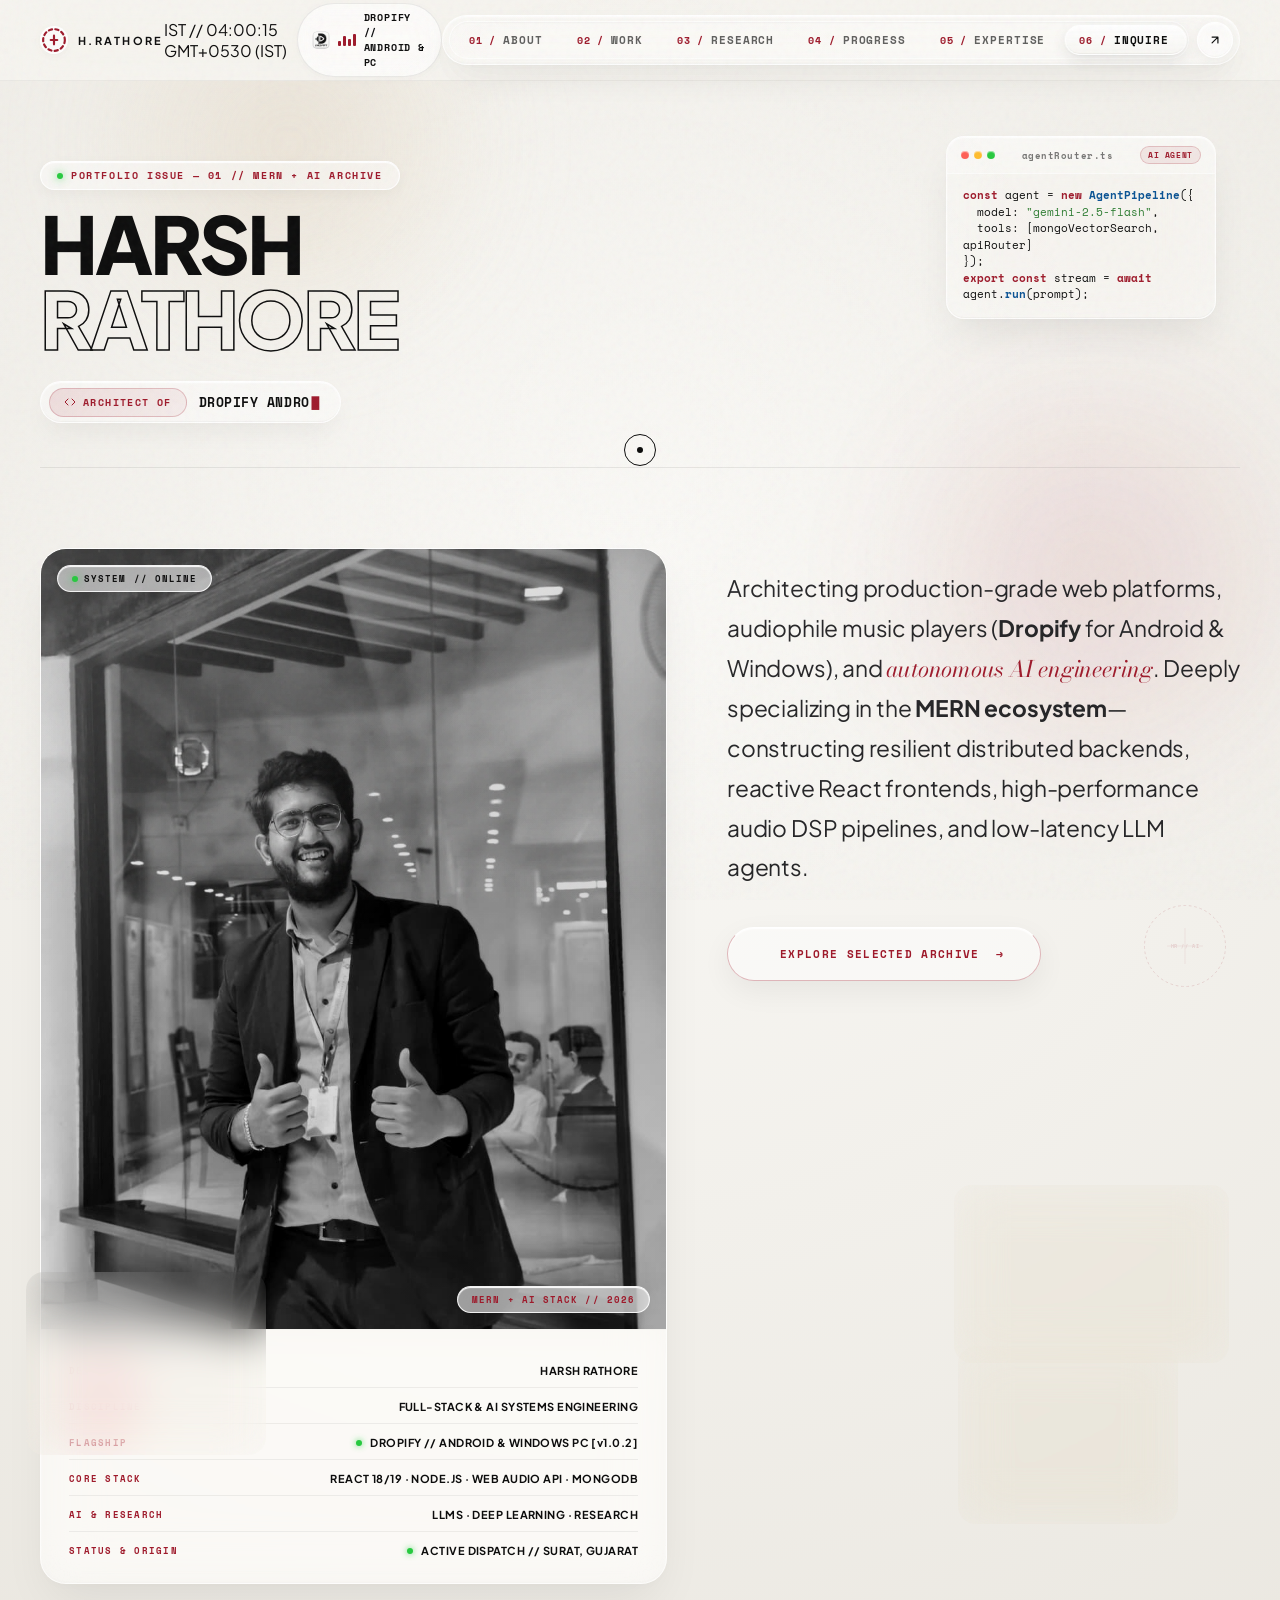
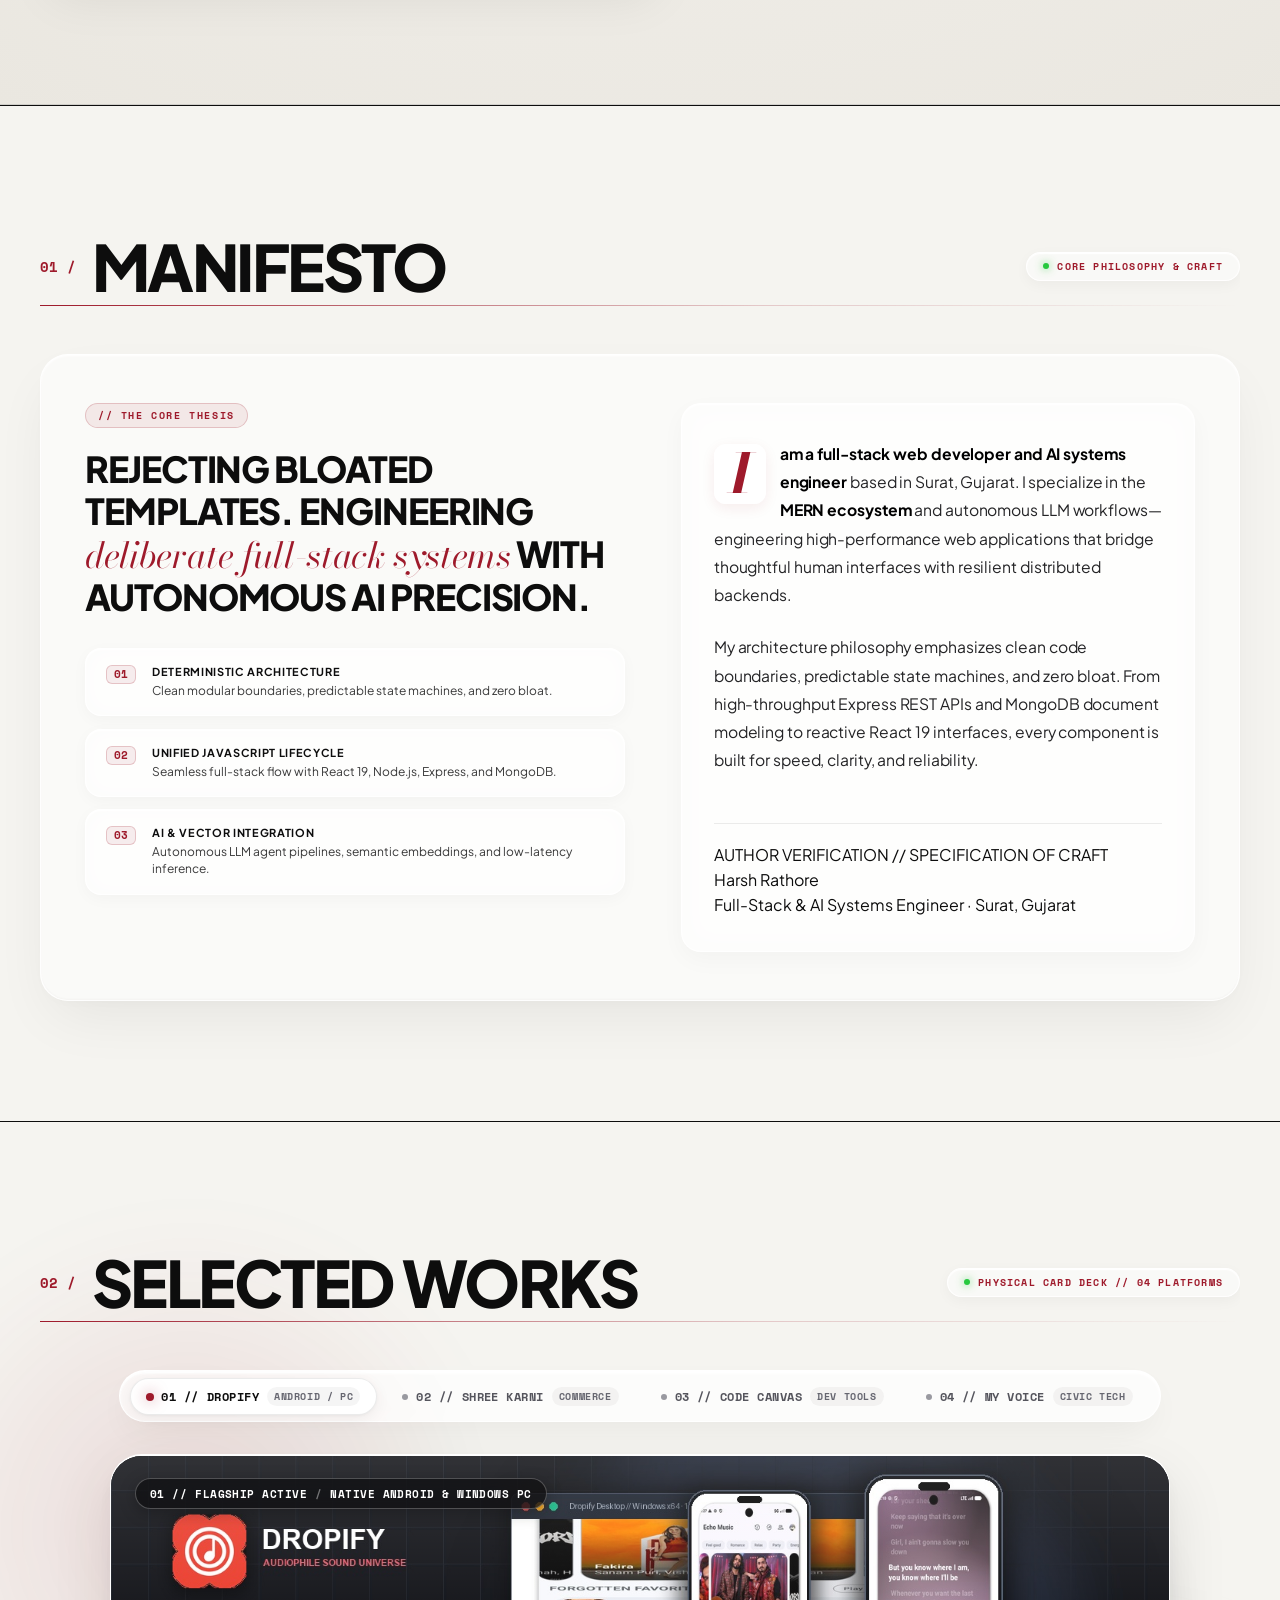
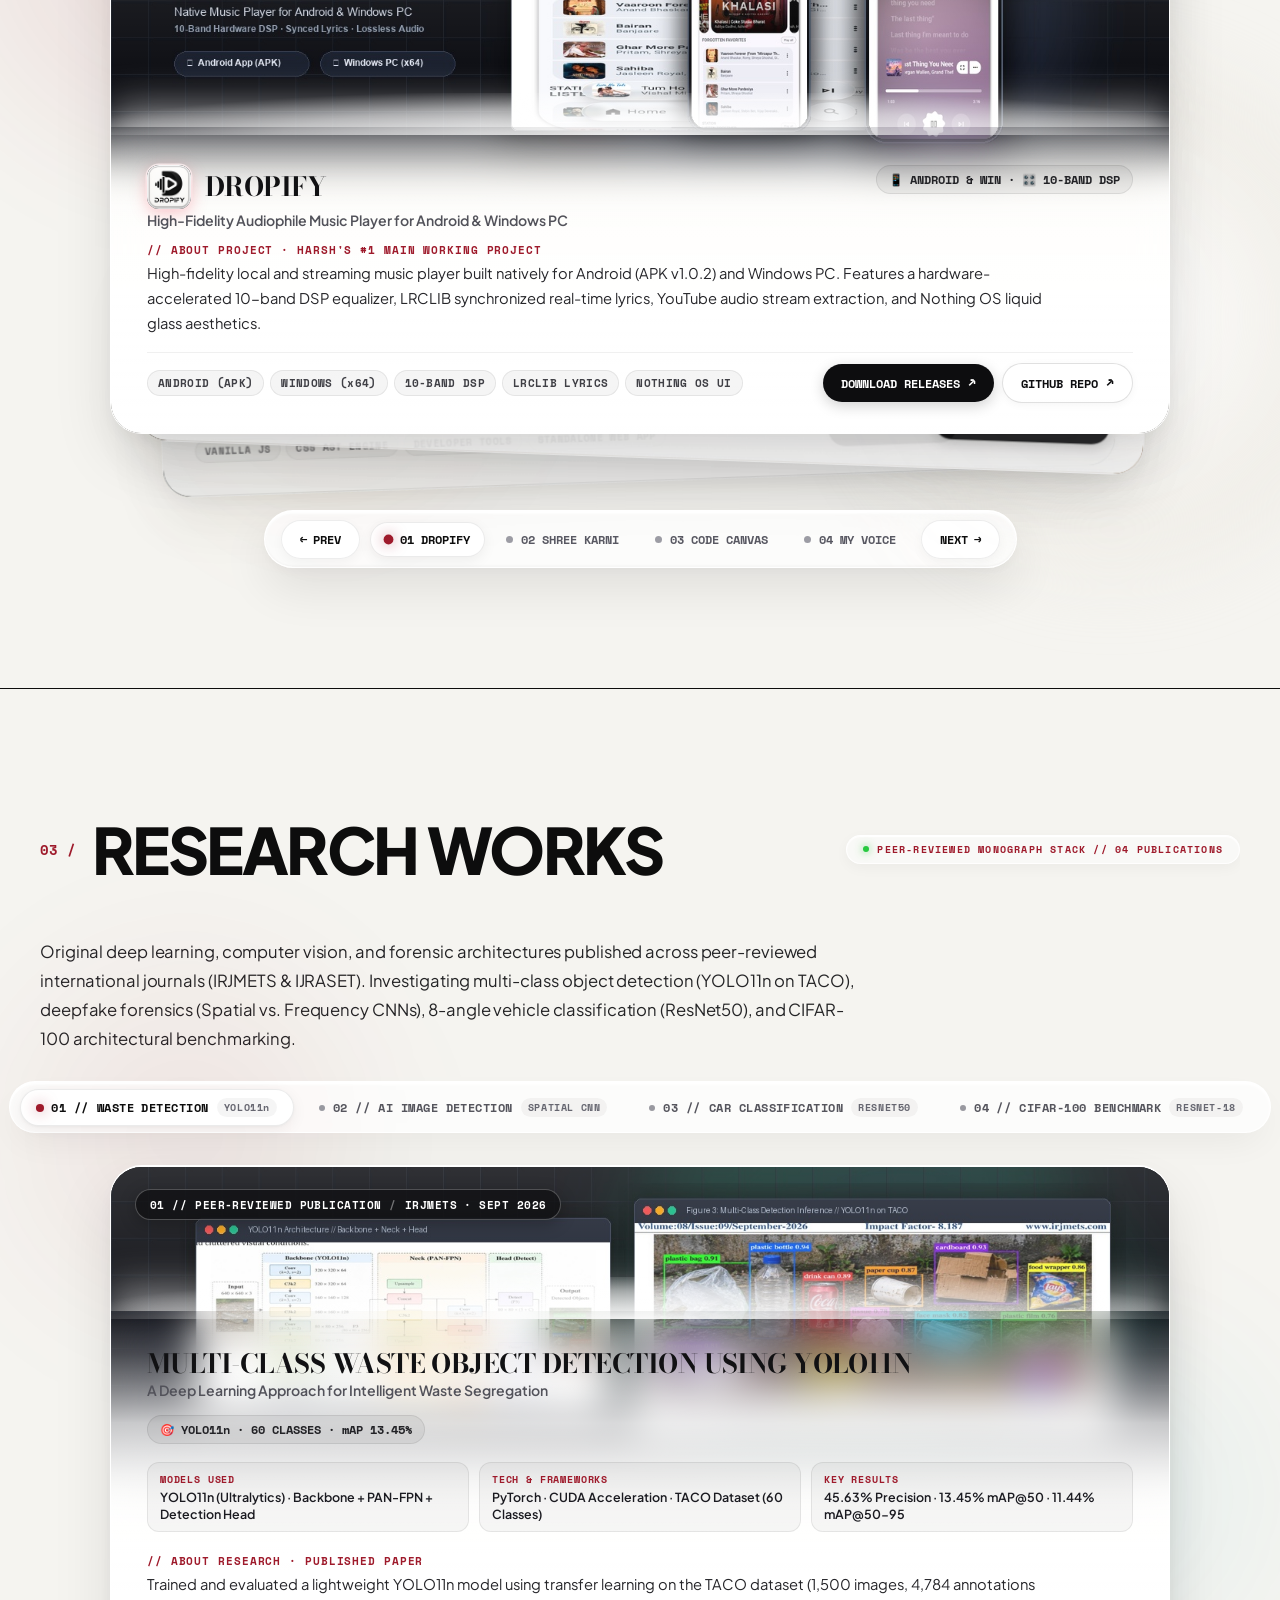
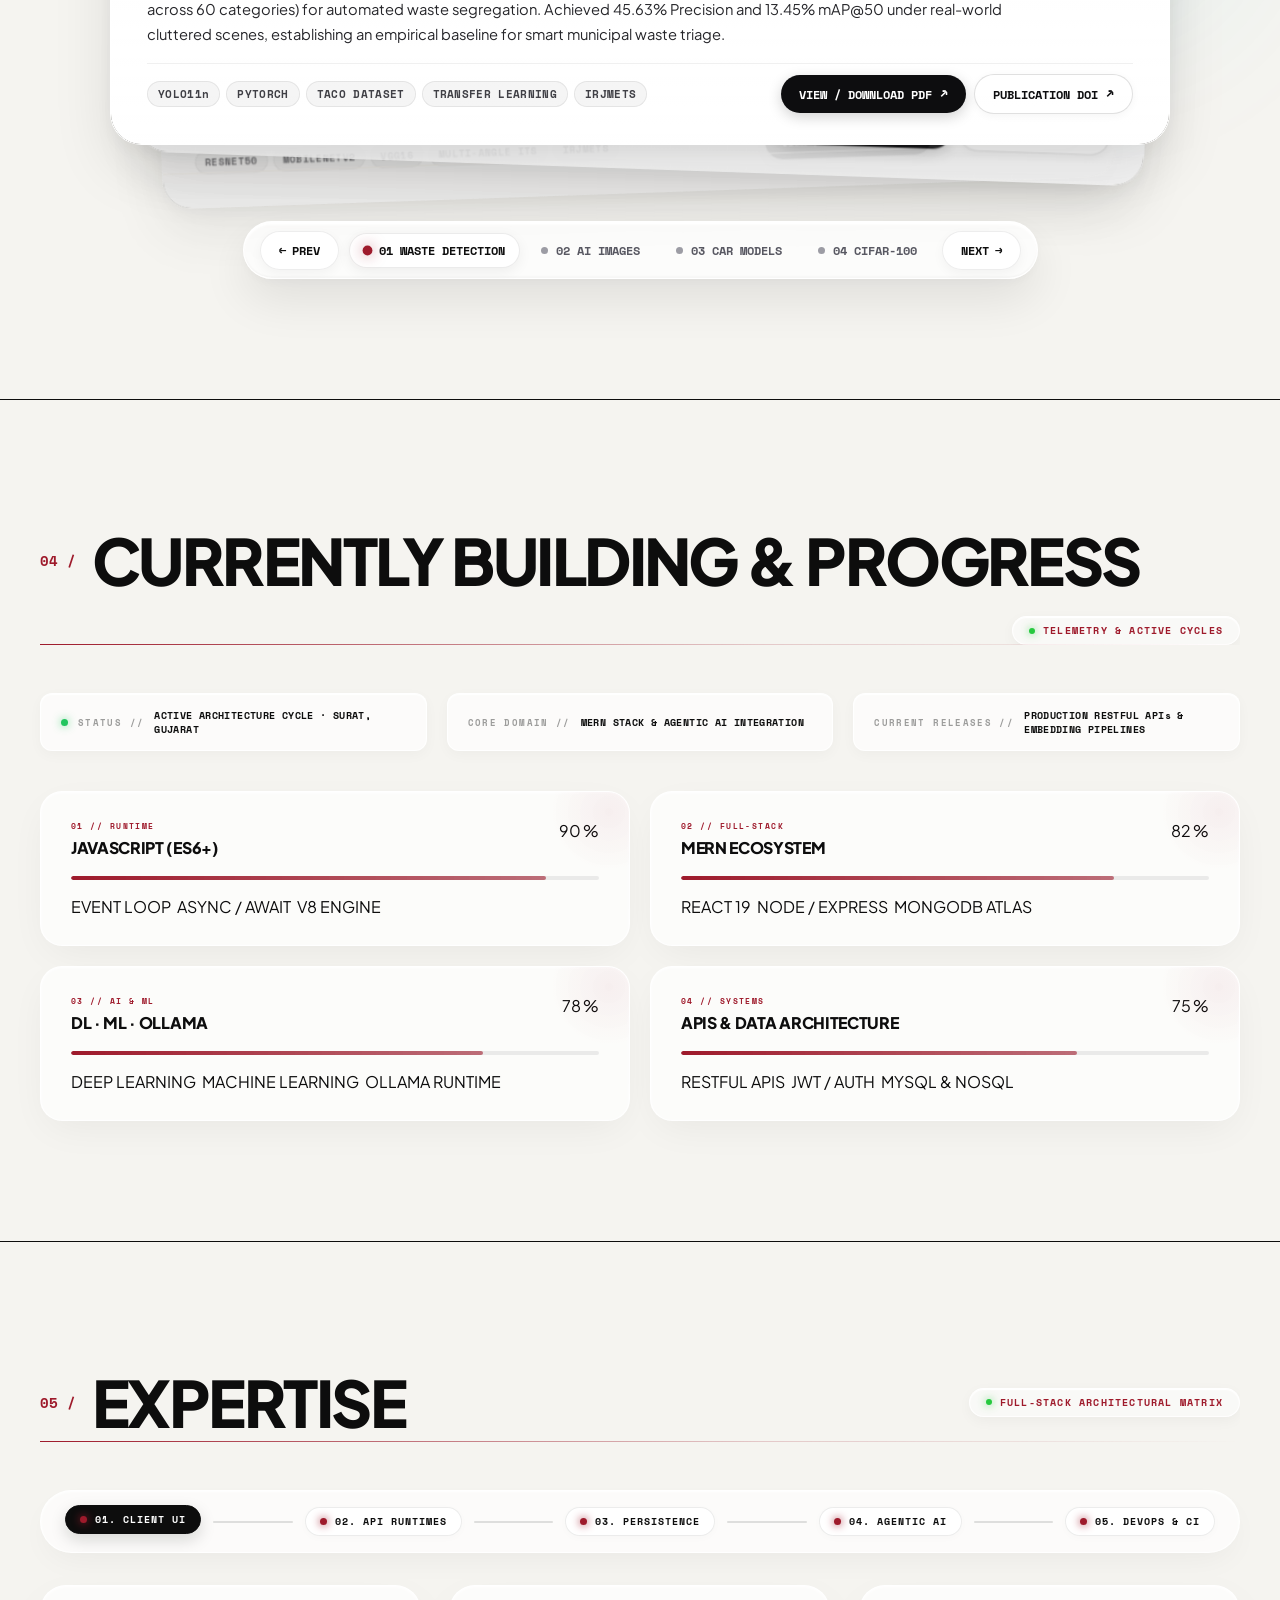
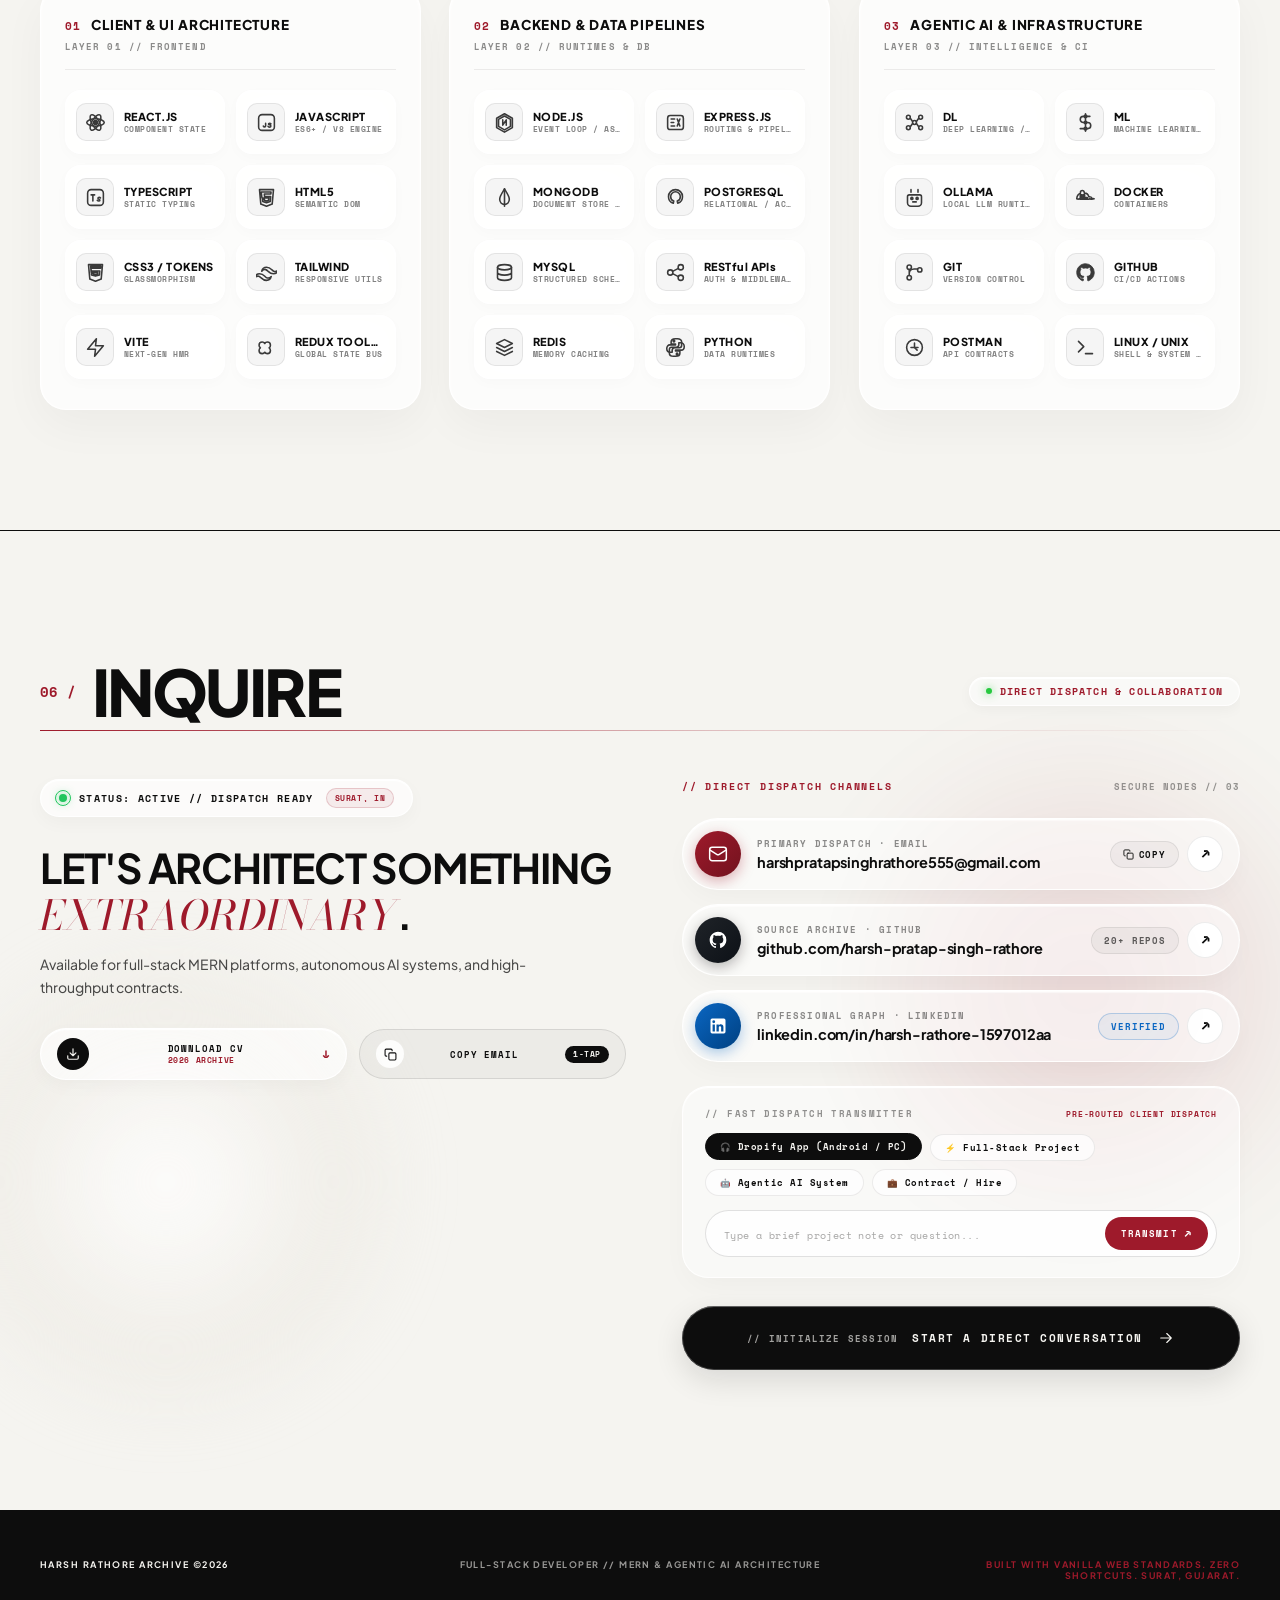
==== commit 22f9ce56: "feat(research): integrate 4 peer-reviewed publications with direct PDF downloads, DOIs, and technica" ====
--- a/index.html
+++ b/index.html
@@ -764,36 +764,42 @@
         <h2 class="section-title-brutalist">RESEARCH WORKS</h2>
         <div class="header-glass-pill">
           <span class="pill-dot"></span>
-          <span>PHYSICAL MONOGRAPH STACK // 2026 ARCHIVE</span>
+          <span>PEER-REVIEWED MONOGRAPH STACK // 04 PUBLICATIONS</span>
         </div>
       </div>
 
       <div class="research-intro-strip">
         <p class="research-lead-para">
-          Investigating the mathematical intersection of deterministic state machines, low-latency agent orchestration, high-dimensional vector search, and resilient distributed pipelines. Peer-reviewed monographs and reproducible benchmark specifications in preparation.
+          Original deep learning, computer vision, and forensic architectures published across peer-reviewed international journals (IRJMETS &amp; IJRASET). Investigating multi-class object detection (YOLO11n on TACO), deepfake forensics (Spatial vs. Frequency CNNs), 8-angle vehicle classification (ResNet50), and CIFAR-100 architectural benchmarking.
         </p>
       </div>
 
       <!-- Quick Research Jump Bubble Bar -->
       <div class="bubble-jump-bar-wrap">
         <div class="bubble-jump-bar" id="researchJumpBar" role="tablist" aria-label="Research Paper Quick Selector">
-          <button type="button" class="bubble-jump-pill is-active" data-jump="0" aria-label="Select Autonomous LLM Agents">
+          <button type="button" class="bubble-jump-pill is-active" data-jump="0" aria-label="Select Multi-Class Waste Detection">
             <span class="jump-pill-dot"></span>
             <span class="jump-pill-idx">01 //</span>
-            <span class="jump-pill-name">LLM AGENTS</span>
-            <span class="jump-pill-badge">EMBARGO</span>
+            <span class="jump-pill-name">WASTE DETECTION</span>
+            <span class="jump-pill-badge">YOLO11n</span>
           </button>
-          <button type="button" class="bubble-jump-pill" data-jump="1" aria-label="Select Dense Vector Retrieval">
+          <button type="button" class="bubble-jump-pill" data-jump="1" aria-label="Select AI Image Detection">
             <span class="jump-pill-dot"></span>
             <span class="jump-pill-idx">02 //</span>
-            <span class="jump-pill-name">VECTOR RETRIEVAL</span>
-            <span class="jump-pill-badge">PRE-PRINT</span>
+            <span class="jump-pill-name">AI IMAGE DETECTION</span>
+            <span class="jump-pill-badge">SPATIAL CNN</span>
           </button>
-          <button type="button" class="bubble-jump-pill" data-jump="2" aria-label="Select Resilient Asynchronous Pipelines">
+          <button type="button" class="bubble-jump-pill" data-jump="2" aria-label="Select Car Model Classification">
             <span class="jump-pill-dot"></span>
             <span class="jump-pill-idx">03 //</span>
-            <span class="jump-pill-name">ASYNC PIPELINES</span>
-            <span class="jump-pill-badge">DRAFT</span>
+            <span class="jump-pill-name">CAR CLASSIFICATION</span>
+            <span class="jump-pill-badge">RESNET50</span>
+          </button>
+          <button type="button" class="bubble-jump-pill" data-jump="3" aria-label="Select CIFAR-100 Benchmarking">
+            <span class="jump-pill-dot"></span>
+            <span class="jump-pill-idx">04 //</span>
+            <span class="jump-pill-name">CIFAR-100 BENCHMARK</span>
+            <span class="jump-pill-badge">RESNET-18</span>
           </button>
         </div>
       </div>
@@ -802,19 +808,19 @@
       <div class="card-stack-viewport" id="researchStackViewport">
         <div class="card-stack-deck" id="researchCardStack" aria-label="Interactive 3D Research Card Stack">
 
-          <!-- ════ RESEARCH 01: AUTONOMOUS LLM AGENT ARCHITECTURES ════ -->
-          <article class="deck-card stack-pos-0" data-card-idx="0" data-card-id="llm-agents">
+          <!-- ════ RESEARCH 01: MULTI-CLASS WASTE OBJECT DETECTION USING YOLO11N ════ -->
+          <article class="deck-card stack-pos-0" data-card-idx="0" data-card-id="waste-detection">
             <div class="deck-card-substrate" aria-hidden="true"></div>
             <div class="deck-card-media-box">
-              <img src="assets/research/llm_agents.jpg" alt="Autonomous LLM Agent Architectures Monograph" class="deck-card-photo" loading="eager" />
+              <img src="assets/research/waste_detection.jpg" alt="Multi-Class Waste Object Detection Using YOLO11n" class="deck-card-photo" loading="eager" />
               <div class="deck-card-specular-sheen" aria-hidden="true"></div>
               
               <!-- Floating Top Telemetry Pill -->
               <div class="deck-card-floating-badge">
                 <span class="badge-bubble-idx">01 //</span>
-                <span class="badge-bubble-live"><span class="badge-live-pulse ruby"></span> UNDER EMBARGO</span>
+                <span class="badge-bubble-live"><span class="badge-live-pulse" style="background:#10b981;box-shadow:0 0 10px #10b981;"></span> PEER-REVIEWED PUBLICATION</span>
                 <span class="badge-bubble-sep">/</span>
-                <span class="badge-bubble-meta">2026 TECHNICAL REPORT</span>
+                <span class="badge-bubble-meta">IRJMETS · SEPT 2026</span>
               </div>
             </div>
 
@@ -824,54 +830,75 @@
               <div class="smoky-content-flow">
                 <div class="smoky-title-strip">
                   <div class="smoky-title-group">
-                    <h3 class="smoky-card-heading">AUTONOMOUS LLM AGENT ARCHITECTURES</h3>
-                    <span class="smoky-card-subheading">Deterministic State Machines &amp; Low-Latency Tool Orchestration</span>
+                    <h3 class="smoky-card-heading">MULTI-CLASS WASTE OBJECT DETECTION USING YOLO11N</h3>
+                    <span class="smoky-card-subheading">A Deep Learning Approach for Intelligent Waste Segregation</span>
                   </div>
                   <div class="smoky-telemetry-badge">
-                    <span class="telemetry-pin">🔬 MONOGRAPH 01</span>
+                    <span class="telemetry-pin">🎯 YOLO11n</span>
                     <span class="telemetry-sep">·</span>
-                    <span class="telemetry-speed">PEER REVIEW</span>
+                    <span class="telemetry-speed">60 CLASSES · mAP 13.45%</span>
+                  </div>
+                </div>
+
+                <!-- Small Boxes: Models Used, Tech Used & Results -->
+                <div class="research-spec-grid">
+                  <div class="research-spec-box">
+                    <span class="spec-box-label">MODELS USED</span>
+                    <span class="spec-box-value">YOLO11n (Ultralytics) · Backbone + PAN-FPN + Detection Head</span>
+                  </div>
+                  <div class="research-spec-box">
+                    <span class="spec-box-label">TECH &amp; FRAMEWORKS</span>
+                    <span class="spec-box-value">PyTorch · CUDA Acceleration · TACO Dataset (60 Classes)</span>
+                  </div>
+                  <div class="research-spec-box">
+                    <span class="spec-box-label">KEY RESULTS</span>
+                    <span class="spec-box-value">45.63% Precision · 13.45% mAP@50 · 11.44% mAP@50-95</span>
                   </div>
                 </div>
 
                 <div class="smoky-about-block">
-                  <span class="smoky-about-eyebrow">// ABOUT RESEARCH · MONOGRAPH ABSTRACT</span>
+                  <span class="smoky-about-eyebrow">// ABOUT RESEARCH · PUBLISHED PAPER</span>
                   <p class="smoky-about-copy">
-                    Investigates the formal synthesis of deterministic finite state machines (FSM) with probabilistic large language models. Establishes guaranteed termination boundaries, eliminating infinite tool invocation loops and hallucinations in autonomous web systems.
+                    Trained and evaluated a lightweight YOLO11n model using transfer learning on the TACO dataset (1,500 images, 4,784 annotations across 60 categories) for automated waste segregation. Achieved 45.63% Precision and 13.45% mAP@50 under real-world cluttered scenes, establishing an empirical baseline for smart municipal waste triage.
                   </p>
                 </div>
 
                 <div class="smoky-footer-strip">
                   <div class="smoky-tags-cluster">
-                    <span class="smoky-pill-tag">LLM AGENTS</span>
-                    <span class="smoky-pill-tag">FINITE STATE MACHINES</span>
-                    <span class="smoky-pill-tag">AGENT ROUTING</span>
-                    <span class="smoky-pill-tag">DETERMINISTIC AI</span>
+                    <span class="smoky-pill-tag">YOLO11n</span>
+                    <span class="smoky-pill-tag">PYTORCH</span>
+                    <span class="smoky-pill-tag">TACO DATASET</span>
+                    <span class="smoky-pill-tag">TRANSFER LEARNING</span>
+                    <span class="smoky-pill-tag">IRJMETS</span>
                   </div>
                   <div class="smoky-actions-group">
-                    <button type="button" class="bubble-glass-action-btn secondary-action" disabled>
-                      <svg class="lock-mini-svg" viewBox="0 0 24 24" fill="none" stroke="currentColor" stroke-width="2" stroke-linecap="round" stroke-linejoin="round" aria-hidden="true"><rect x="3" y="11" width="18" height="11" rx="2" ry="2"/><path d="M7 11V7a5 5 0 0 1 10 0v4"/></svg>
-                      <span>EMBARGOED MONOGRAPH</span>
-                    </button>
+                    <a href="assets/research/papers/waste-object-detection-yolo11n.pdf" target="_blank" rel="noopener noreferrer" class="bubble-glass-action-btn primary-action">
+                      <span>VIEW / DOWNLOAD PDF</span>
+                      <span class="btn-arr-bubble">↗</span>
+                    </a>
+                    <a href="https://www.doi.org/10.56726/IRJMETS102755" target="_blank" rel="noopener noreferrer" class="bubble-glass-action-btn secondary-action">
+                      <span>PUBLICATION DOI</span>
+                      <span class="btn-arr-bubble">↗</span>
+                    </a>
                   </div>
                 </div>
               </div>
             </div>
           </article>
 
-          <!-- ════ RESEARCH 02: DENSE VECTOR RETRIEVAL IN WEB ARCHITECTURES ════ -->
-          <article class="deck-card stack-pos-1" data-card-idx="1" data-card-id="vector-retrieval">
+          <!-- ════ RESEARCH 02: SPATIAL VS FREQUENCY-DOMAIN CNN MODELS ════ -->
+          <article class="deck-card stack-pos-1" data-card-idx="1" data-card-id="ai-image-detection">
             <div class="deck-card-substrate" aria-hidden="true"></div>
             <div class="deck-card-media-box">
-              <img src="assets/research/vector_retrieval.jpg" alt="Dense Vector Retrieval Research" class="deck-card-photo" loading="lazy" />
+              <img src="assets/research/ai_image_detection.jpg" alt="A Comparative Study of Spatial and Frequency-Domain CNN Models for Detecting AI-Generated Images" class="deck-card-photo" loading="lazy" />
               <div class="deck-card-specular-sheen" aria-hidden="true"></div>
               
               <!-- Floating Top Telemetry Pill -->
               <div class="deck-card-floating-badge">
                 <span class="badge-bubble-idx">02 //</span>
-                <span class="badge-bubble-live"><span class="badge-live-pulse cyan"></span> PRE-PRINT READY</span>
+                <span class="badge-bubble-live"><span class="badge-live-pulse" style="background:#6366f1;box-shadow:0 0 10px #6366f1;"></span> PEER-REVIEWED PUBLICATION</span>
                 <span class="badge-bubble-sep">/</span>
-                <span class="badge-bubble-meta">SEMANTIC SEARCH SYSTEMS</span>
+                <span class="badge-bubble-meta">IJRASET · DEC 2025</span>
               </div>
             </div>
 
@@ -881,54 +908,75 @@
               <div class="smoky-content-flow">
                 <div class="smoky-title-strip">
                   <div class="smoky-title-group">
-                    <h3 class="smoky-card-heading">DENSE VECTOR RETRIEVAL IN WEB ARCHITECTURES</h3>
-                    <span class="smoky-card-subheading">Sub-Millisecond Semantic Indexing &amp; Hybrid Inverted Quantization</span>
+                    <h3 class="smoky-card-heading">A COMPARATIVE STUDY OF SPATIAL AND FREQUENCY-DOMAIN CNN MODELS FOR DETECTING AI-GENERATED IMAGES</h3>
+                    <span class="smoky-card-subheading">Evaluating Baseline Spatial CNN vs. Hybrid Fast Fourier Transform (FFT) Models</span>
                   </div>
                   <div class="smoky-telemetry-badge">
-                    <span class="telemetry-pin">⚡ HNSW GRAPHS</span>
+                    <span class="telemetry-pin">🔍 SPATIAL CNN</span>
                     <span class="telemetry-sep">·</span>
-                    <span class="telemetry-speed">&lt;12ms RETRIEVAL</span>
+                    <span class="telemetry-speed">85.3% ACCURACY · FFT</span>
+                  </div>
+                </div>
+
+                <!-- Small Boxes: Models Used, Tech Used & Results -->
+                <div class="research-spec-grid">
+                  <div class="research-spec-box">
+                    <span class="spec-box-label">MODELS USED</span>
+                    <span class="spec-box-value">Spatial-Domain CNN · CNN + FFT Dual-Branch Hybrid Architecture</span>
+                  </div>
+                  <div class="research-spec-box">
+                    <span class="spec-box-label">TECH &amp; FRAMEWORKS</span>
+                    <span class="spec-box-value">TensorFlow / Keras · Fast Fourier Transform (FFT) · GPU Cloud</span>
+                  </div>
+                  <div class="research-spec-box">
+                    <span class="spec-box-label">KEY RESULTS</span>
+                    <span class="spec-box-value">85.3% Spatial Test Accuracy vs. 76–78% Hybrid · 60,000 Images</span>
                   </div>
                 </div>
 
                 <div class="smoky-about-block">
-                  <span class="smoky-about-eyebrow">// ABOUT RESEARCH · MONOGRAPH ABSTRACT</span>
+                  <span class="smoky-about-eyebrow">// ABOUT RESEARCH · PUBLISHED PAPER</span>
                   <p class="smoky-about-copy">
-                    Evaluates multi-tiered caching hierarchies and product quantization techniques for real-time dense vector retrieval. Demonstrates sub-12ms p99 query latency across high-dimensional embedding spaces within browser runtimes.
+                    Conducts an empirical comparative study between a baseline spatial-domain CNN and a hybrid CNN integrating Fast Fourier Transform (FFT) frequency features across 60,000 images (30,000 real, 30,000 synthetic). Demonstrates that spatial-domain CNNs achieve 85.3% test accuracy, outperforming frequency hybrids (76–78%) under realistic social-media compression.
                   </p>
                 </div>
 
                 <div class="smoky-footer-strip">
                   <div class="smoky-tags-cluster">
-                    <span class="smoky-pill-tag">VECTOR RETRIEVAL</span>
-                    <span class="smoky-pill-tag">EMBEDDINGS</span>
-                    <span class="smoky-pill-tag">HNSW CACHE</span>
-                    <span class="smoky-pill-tag">BENCHMARKS</span>
+                    <span class="smoky-pill-tag">SPATIAL CNN</span>
+                    <span class="smoky-pill-tag">FFT FREQUENCY</span>
+                    <span class="smoky-pill-tag">TENSORFLOW</span>
+                    <span class="smoky-pill-tag">IMAGE FORENSICS</span>
+                    <span class="smoky-pill-tag">IJRASET</span>
                   </div>
                   <div class="smoky-actions-group">
-                    <button type="button" class="bubble-glass-action-btn secondary-action" disabled>
-                      <svg class="lock-mini-svg" viewBox="0 0 24 24" fill="none" stroke="currentColor" stroke-width="2" stroke-linecap="round" stroke-linejoin="round" aria-hidden="true"><rect x="3" y="11" width="18" height="11" rx="2" ry="2"/><path d="M7 11V7a5 5 0 0 1 10 0v4"/></svg>
-                      <span>PRE-PRINT REVIEW</span>
-                    </button>
+                    <a href="assets/research/papers/spatial-frequency-cnn-ai-images.pdf" target="_blank" rel="noopener noreferrer" class="bubble-glass-action-btn primary-action">
+                      <span>VIEW / DOWNLOAD PDF</span>
+                      <span class="btn-arr-bubble">↗</span>
+                    </a>
+                    <a href="https://doi.org/10.22214/ijraset.2025.76618" target="_blank" rel="noopener noreferrer" class="bubble-glass-action-btn secondary-action">
+                      <span>PUBLICATION DOI</span>
+                      <span class="btn-arr-bubble">↗</span>
+                    </a>
                   </div>
                 </div>
               </div>
             </div>
           </article>
 
-          <!-- ════ RESEARCH 03: RESILIENT ASYNCHRONOUS PIPELINES ════ -->
-          <article class="deck-card stack-pos-2" data-card-idx="2" data-card-id="async-pipelines">
+          <!-- ════ RESEARCH 03: CAR MODEL CLASSIFICATION ACROSS 8 ANGLES ════ -->
+          <article class="deck-card stack-pos-2" data-card-idx="2" data-card-id="car-classification">
             <div class="deck-card-substrate" aria-hidden="true"></div>
             <div class="deck-card-media-box">
-              <img src="assets/research/async_pipelines.jpg" alt="Resilient Asynchronous Pipelines Research" class="deck-card-photo" loading="lazy" />
+              <img src="assets/research/car_classification.jpg" alt="Analysing the Effectiveness of Deep Learning Models for Car Model Classification" class="deck-card-photo" loading="lazy" />
               <div class="deck-card-specular-sheen" aria-hidden="true"></div>
               
               <!-- Floating Top Telemetry Pill -->
               <div class="deck-card-floating-badge">
                 <span class="badge-bubble-idx">03 //</span>
-                <span class="badge-bubble-live"><span class="badge-live-pulse amber"></span> DRAFT SPEC</span>
+                <span class="badge-bubble-live"><span class="badge-live-pulse ruby"></span> PEER-REVIEWED PUBLICATION</span>
                 <span class="badge-bubble-sep">/</span>
-                <span class="badge-bubble-meta">DISTRIBUTED FAULT TOLERANCE</span>
+                <span class="badge-bubble-meta">IRJMETS · SEPT 2025</span>
               </div>
             </div>
 
@@ -938,35 +986,134 @@
               <div class="smoky-content-flow">
                 <div class="smoky-title-strip">
                   <div class="smoky-title-group">
-                    <h3 class="smoky-card-heading">RESILIENT ASYNCHRONOUS PIPELINES</h3>
-                    <span class="smoky-card-subheading">Fault-Tolerant Distributed Agent Workflows &amp; Eventual Consistency Bus</span>
+                    <h3 class="smoky-card-heading">ANALYSING THE EFFECTIVENESS OF DEEP LEARNING MODELS FOR CAR MODEL CLASSIFICATION: A COMPARATIVE APPROACH</h3>
+                    <span class="smoky-card-subheading">Multi-Angle Perspective Recognition Across 16 Vehicle Models via Pretrained Deep CNNs</span>
                   </div>
                   <div class="smoky-telemetry-badge">
-                    <span class="telemetry-pin">🔄 EVENT LOOP</span>
+                    <span class="telemetry-pin">🚗 RESNET50</span>
                     <span class="telemetry-sep">·</span>
-                    <span class="telemetry-speed">ZERO-RACE CONDITIONS</span>
+                    <span class="telemetry-speed">95.8% ACCURACY · 8 ANGLES</span>
+                  </div>
+                </div>
+
+                <!-- Small Boxes: Models Used, Tech Used & Results -->
+                <div class="research-spec-grid">
+                  <div class="research-spec-box">
+                    <span class="spec-box-label">MODELS USED</span>
+                    <span class="spec-box-value">ResNet50 (Skip Connections) · MobileNetV2 · VGG16</span>
+                  </div>
+                  <div class="research-spec-box">
+                    <span class="spec-box-label">TECH &amp; FRAMEWORKS</span>
+                    <span class="spec-box-value">TensorFlow / Keras · 8-Angle Multi-Viewpoint Dataset · Transfer Learning</span>
+                  </div>
+                  <div class="research-spec-box">
+                    <span class="spec-box-label">KEY RESULTS</span>
+                    <span class="spec-box-value">95.8% ResNet50 Accuracy · 100% Front-Right View · 7,463 Images</span>
                   </div>
                 </div>
 
                 <div class="smoky-about-block">
-                  <span class="smoky-about-eyebrow">// ABOUT RESEARCH · MONOGRAPH ABSTRACT</span>
+                  <span class="smoky-about-eyebrow">// ABOUT RESEARCH · PUBLISHED PAPER</span>
                   <p class="smoky-about-copy">
-                    Explores the mitigation of race conditions, backpressure bottlenecks, and state degradation in distributed client-server event systems. Formulates a lightweight transactional state bus with idempotent reconciliation guarantees.
+                    Evaluates VGG16, MobileNetV2, and ResNet50 for vehicle model recognition across 7,463 images spanning 16 car models and 8 distinct camera viewpoints. Demonstrates that ResNet50 achieved the highest overall accuracy of 95.8% (100% on front-right angles), establishing benchmark criteria for Intelligent Transportation Systems.
                   </p>
                 </div>
 
                 <div class="smoky-footer-strip">
                   <div class="smoky-tags-cluster">
-                    <span class="smoky-pill-tag">MERN RUNTIMES</span>
-                    <span class="smoky-pill-tag">ASYNC BUS</span>
-                    <span class="smoky-pill-tag">FAULT TOLERANCE</span>
-                    <span class="smoky-pill-tag">CONCURRENCY</span>
+                    <span class="smoky-pill-tag">RESNET50</span>
+                    <span class="smoky-pill-tag">MOBILENETV2</span>
+                    <span class="smoky-pill-tag">VGG16</span>
+                    <span class="smoky-pill-tag">MULTI-ANGLE ITS</span>
+                    <span class="smoky-pill-tag">IRJMETS</span>
                   </div>
                   <div class="smoky-actions-group">
-                    <button type="button" class="bubble-glass-action-btn secondary-action" disabled>
-                      <svg class="lock-mini-svg" viewBox="0 0 24 24" fill="none" stroke="currentColor" stroke-width="2" stroke-linecap="round" stroke-linejoin="round" aria-hidden="true"><rect x="3" y="11" width="18" height="11" rx="2" ry="2"/><path d="M7 11V7a5 5 0 0 1 10 0v4"/></svg>
-                      <span>DRAFT SPECIFICATION</span>
-                    </button>
+                    <a href="assets/research/papers/car-model-classification-cnn.pdf" target="_blank" rel="noopener noreferrer" class="bubble-glass-action-btn primary-action">
+                      <span>VIEW / DOWNLOAD PDF</span>
+                      <span class="btn-arr-bubble">↗</span>
+                    </a>
+                    <a href="https://www.doi.org/10.56726/IRJMETS82757" target="_blank" rel="noopener noreferrer" class="bubble-glass-action-btn secondary-action">
+                      <span>PUBLICATION DOI</span>
+                      <span class="btn-arr-bubble">↗</span>
+                    </a>
+                  </div>
+                </div>
+              </div>
+            </div>
+          </article>
+
+          <!-- ════ RESEARCH 04: PERFORMANCE BENCHMARKING ON CIFAR-100 ════ -->
+          <article class="deck-card stack-pos-hidden" data-card-idx="3" data-card-id="cifar100-benchmarking">
+            <div class="deck-card-substrate" aria-hidden="true"></div>
+            <div class="deck-card-media-box">
+              <img src="assets/research/cifar100_benchmark.jpg" alt="Performance Benchmarking of CNN Architectures for Fine-Grained Image Classification on CIFAR-100" class="deck-card-photo" loading="lazy" />
+              <div class="deck-card-specular-sheen" aria-hidden="true"></div>
+              
+              <!-- Floating Top Telemetry Pill -->
+              <div class="deck-card-floating-badge">
+                <span class="badge-bubble-idx">04 //</span>
+                <span class="badge-bubble-live"><span class="badge-live-pulse amber"></span> PEER-REVIEWED PUBLICATION</span>
+                <span class="badge-bubble-sep">/</span>
+                <span class="badge-bubble-meta">IJRASET · NOV 2025</span>
+              </div>
+            </div>
+
+            <!-- White Cloudy Smoky Gradient Shade Layer -->
+            <div class="deck-card-smoky-shade">
+              <div class="smoky-mist-aurora" aria-hidden="true"></div>
+              <div class="smoky-content-flow">
+                <div class="smoky-title-strip">
+                  <div class="smoky-title-group">
+                    <h3 class="smoky-card-heading">PERFORMANCE BENCHMARKING OF CNN ARCHITECTURES FOR FINE-GRAINED IMAGE CLASSIFICATION ON CIFAR-100</h3>
+                    <span class="smoky-card-subheading">Controlled Evaluation of ResNet-18, EfficientNet-B0, and GoogLeNet Without Pretraining Bias</span>
+                  </div>
+                  <div class="smoky-telemetry-badge">
+                    <span class="telemetry-pin">⚡ RESNET-18</span>
+                    <span class="telemetry-sep">·</span>
+                    <span class="telemetry-speed">65% TOP ACCURACY · CIFAR-100</span>
+                  </div>
+                </div>
+
+                <!-- Small Boxes: Models Used, Tech Used & Results -->
+                <div class="research-spec-grid">
+                  <div class="research-spec-box">
+                    <span class="spec-box-label">MODELS USED</span>
+                    <span class="spec-box-value">ResNet-18 (Residual Flow) · EfficientNet-B0 · GoogLeNet</span>
+                  </div>
+                  <div class="research-spec-box">
+                    <span class="spec-box-label">TECH &amp; FRAMEWORKS</span>
+                    <span class="spec-box-value">TensorFlow / Keras · CIFAR-100 Benchmark · Adam Optimizer</span>
+                  </div>
+                  <div class="research-spec-box">
+                    <span class="spec-box-label">KEY RESULTS</span>
+                    <span class="spec-box-value">65% ResNet-18 vs. 62% EfficientNet vs. 42% GoogLeNet</span>
+                  </div>
+                </div>
+
+                <div class="smoky-about-block">
+                  <span class="smoky-about-eyebrow">// ABOUT RESEARCH · PUBLISHED PAPER</span>
+                  <p class="smoky-about-copy">
+                    Benchmarked three popular CNN architectures (ResNet-18, GoogLeNet, EfficientNet-B0) trained from scratch strictly under identical conditions on CIFAR-100 (60,000 images, 100 classes, 32×32). ResNet-18 achieved the highest accuracy of 65%, outperforming EfficientNet (62%) and GoogLeNet (42%), confirming the power of residual connections on constrained resolutions.
+                  </p>
+                </div>
+
+                <div class="smoky-footer-strip">
+                  <div class="smoky-tags-cluster">
+                    <span class="smoky-pill-tag">RESNET-18</span>
+                    <span class="smoky-pill-tag">EFFICIENTNET</span>
+                    <span class="smoky-pill-tag">GOOGLENET</span>
+                    <span class="smoky-pill-tag">CIFAR-100</span>
+                    <span class="smoky-pill-tag">IJRASET</span>
+                  </div>
+                  <div class="smoky-actions-group">
+                    <a href="assets/research/papers/cifar100-cnn-benchmarking.pdf" target="_blank" rel="noopener noreferrer" class="bubble-glass-action-btn primary-action">
+                      <span>VIEW / DOWNLOAD PDF</span>
+                      <span class="btn-arr-bubble">↗</span>
+                    </a>
+                    <a href="https://doi.org/10.22214/ijraset.2025.75713" target="_blank" rel="noopener noreferrer" class="bubble-glass-action-btn secondary-action">
+                      <span>PUBLICATION DOI</span>
+                      <span class="btn-arr-bubble">↗</span>
+                    </a>
                   </div>
                 </div>
               </div>
@@ -985,17 +1132,21 @@
           </button>
 
           <div class="bubble-dock-droplets" id="researchStackIndicators">
-            <button type="button" class="bubble-droplet-pill is-active" data-slide-target="0" aria-label="Monograph 1: Autonomous LLM Agents">
+            <button type="button" class="bubble-droplet-pill is-active" data-slide-target="0" aria-label="Paper 1: Multi-Class Waste Detection">
               <span class="droplet-water-orb"></span>
-              <span class="droplet-label">01 LLM AGENTS</span>
+              <span class="droplet-label">01 WASTE DETECTION</span>
             </button>
-            <button type="button" class="bubble-droplet-pill" data-slide-target="1" aria-label="Monograph 2: Dense Vector Retrieval">
+            <button type="button" class="bubble-droplet-pill" data-slide-target="1" aria-label="Paper 2: AI Image Detection">
               <span class="droplet-water-orb"></span>
-              <span class="droplet-label">02 VECTOR RETRIEVAL</span>
+              <span class="droplet-label">02 AI IMAGES</span>
             </button>
-            <button type="button" class="bubble-droplet-pill" data-slide-target="2" aria-label="Monograph 3: Resilient Asynchronous Pipelines">
+            <button type="button" class="bubble-droplet-pill" data-slide-target="2" aria-label="Paper 3: Car Model Classification">
               <span class="droplet-water-orb"></span>
-              <span class="droplet-label">03 ASYNC PIPELINES</span>
+              <span class="droplet-label">03 CAR MODELS</span>
+            </button>
+            <button type="button" class="bubble-droplet-pill" data-slide-target="3" aria-label="Paper 4: CIFAR-100 Benchmarking">
+              <span class="droplet-water-orb"></span>
+              <span class="droplet-label">04 CIFAR-100</span>
             </button>
           </div>
 
@@ -1630,7 +1781,7 @@
           <!-- Dual Fast-Action Glass Capsules -->
           <div class="inquire-action-strip">
             <!-- Resume Download Glass Pill -->
-            <a href="https://github.com/harsh-pratap-singh-rathore" target="_blank" rel="noopener noreferrer" class="btn-contact-resume magnetic-element" aria-label="Download Resume / Curriculum Vitae">
+            <a href="Harsh_Rathore_Resume.pdf" download="Harsh_Rathore_Resume.pdf" target="_blank" rel="noopener noreferrer" class="btn-contact-resume magnetic-element" aria-label="Download Resume / Curriculum Vitae">
               <div class="btn-resume-icon-glass">
                 <svg class="resume-mini-icon" viewBox="0 0 24 24" fill="none" stroke="currentColor" stroke-width="2" stroke-linecap="round" stroke-linejoin="round" aria-hidden="true">
                   <path d="M21 15v4a2 2 0 0 1-2 2H5a2 2 0 0 1-2-2v-4M7 10l5 5 5-5M12 15V3" />
--- a/style.css
+++ b/style.css
@@ -2178,6 +2178,54 @@
   max-width: 920px;
 }
 
+/* ── Research Spec Boxes: Models Used & Tech Used ── */
+.research-spec-grid {
+  display: grid;
+  grid-template-columns: repeat(3, 1fr);
+  gap: 10px;
+  margin: 6px 0 8px 0;
+}
+
+@media (max-width: 860px) {
+  .research-spec-grid {
+    grid-template-columns: 1fr;
+    gap: 8px;
+  }
+}
+
+.research-spec-box {
+  background: rgba(13, 13, 16, 0.035);
+  border: 1px solid rgba(13, 13, 16, 0.08);
+  border-radius: 12px;
+  padding: 8px 12px;
+  display: flex;
+  flex-direction: column;
+  gap: 2px;
+  transition: all 0.25s ease;
+}
+
+.deck-card:hover .research-spec-box {
+  background: rgba(13, 13, 16, 0.065);
+  border-color: rgba(158, 26, 43, 0.22);
+}
+
+.spec-box-label {
+  font-family: var(--font-mono);
+  font-size: 0.65rem;
+  font-weight: 700;
+  letter-spacing: 0.08em;
+  color: var(--accent-color, #9e1a2b);
+  text-transform: uppercase;
+}
+
+.spec-box-value {
+  font-family: var(--font-sans);
+  font-size: 0.78rem;
+  font-weight: 600;
+  color: #1a1a20;
+  line-height: 1.35;
+}
+
 .smoky-footer-strip {
   display: flex;
   align-items: center;
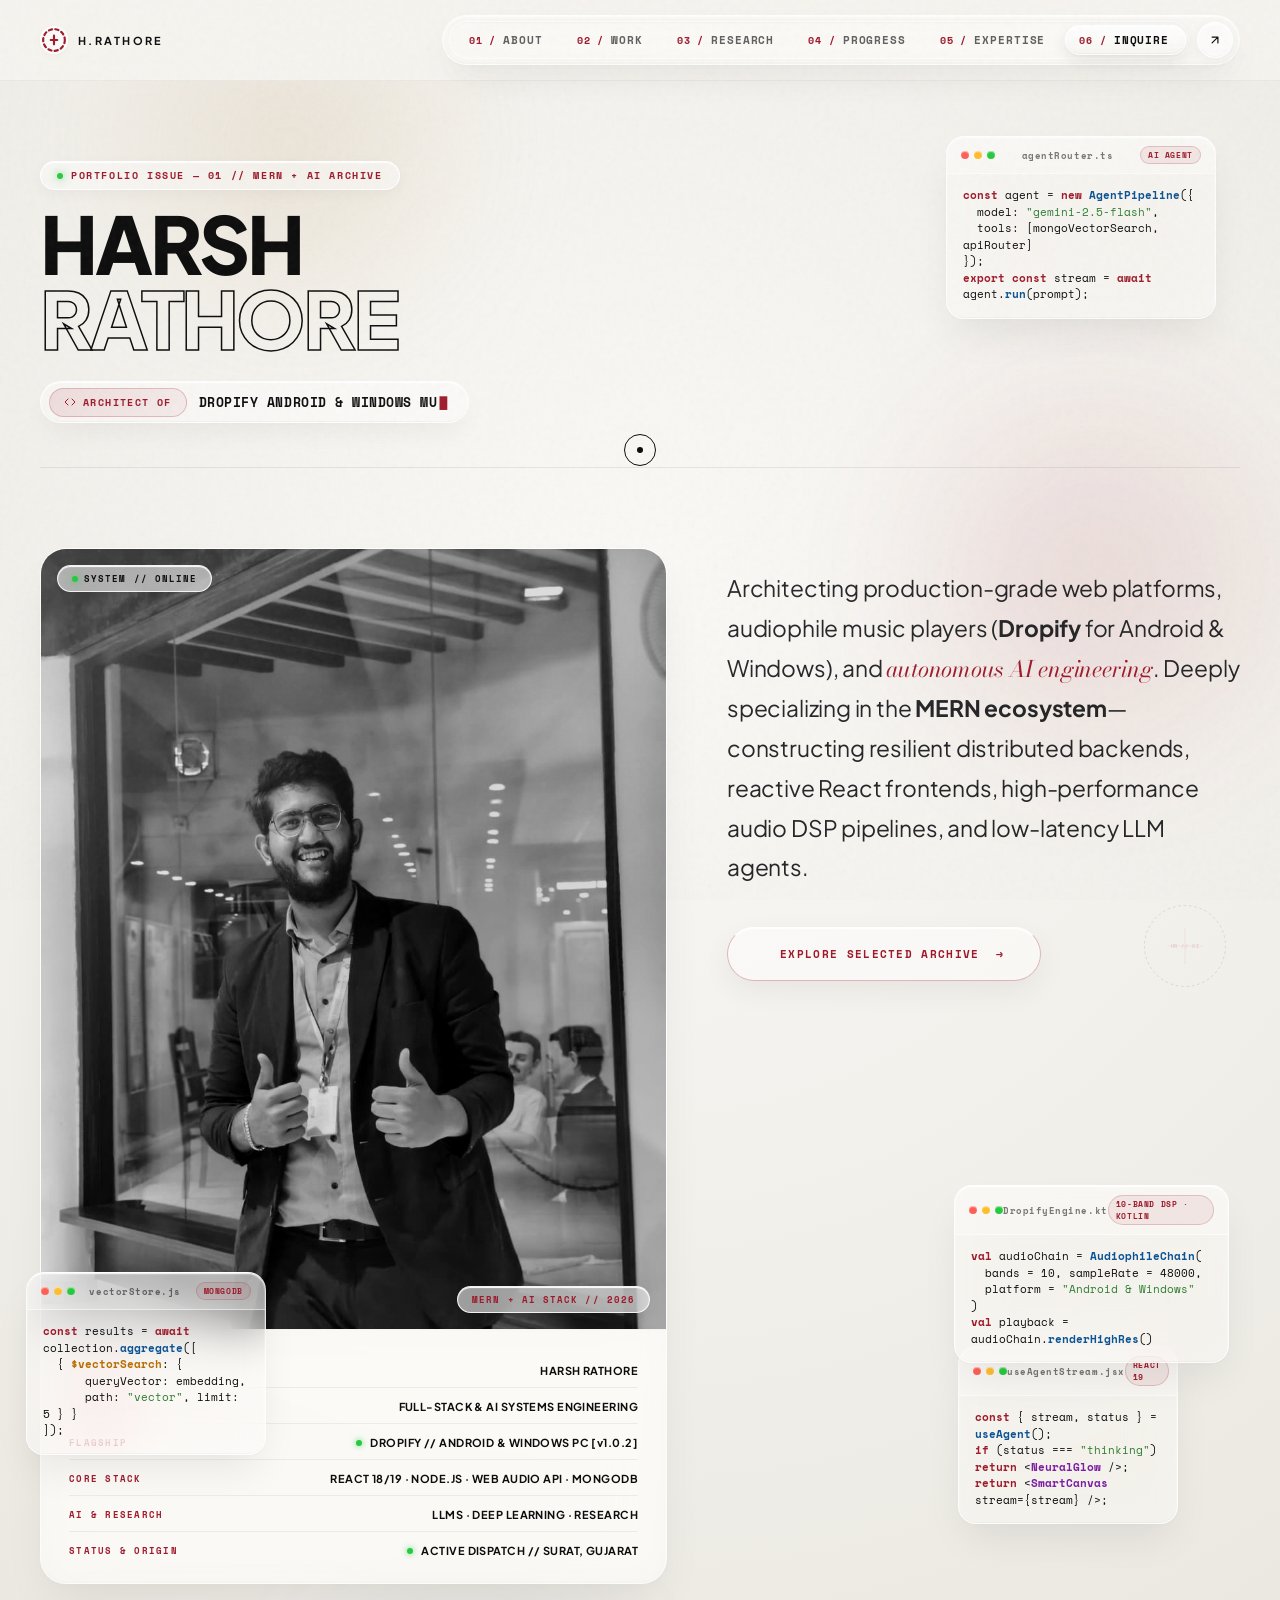
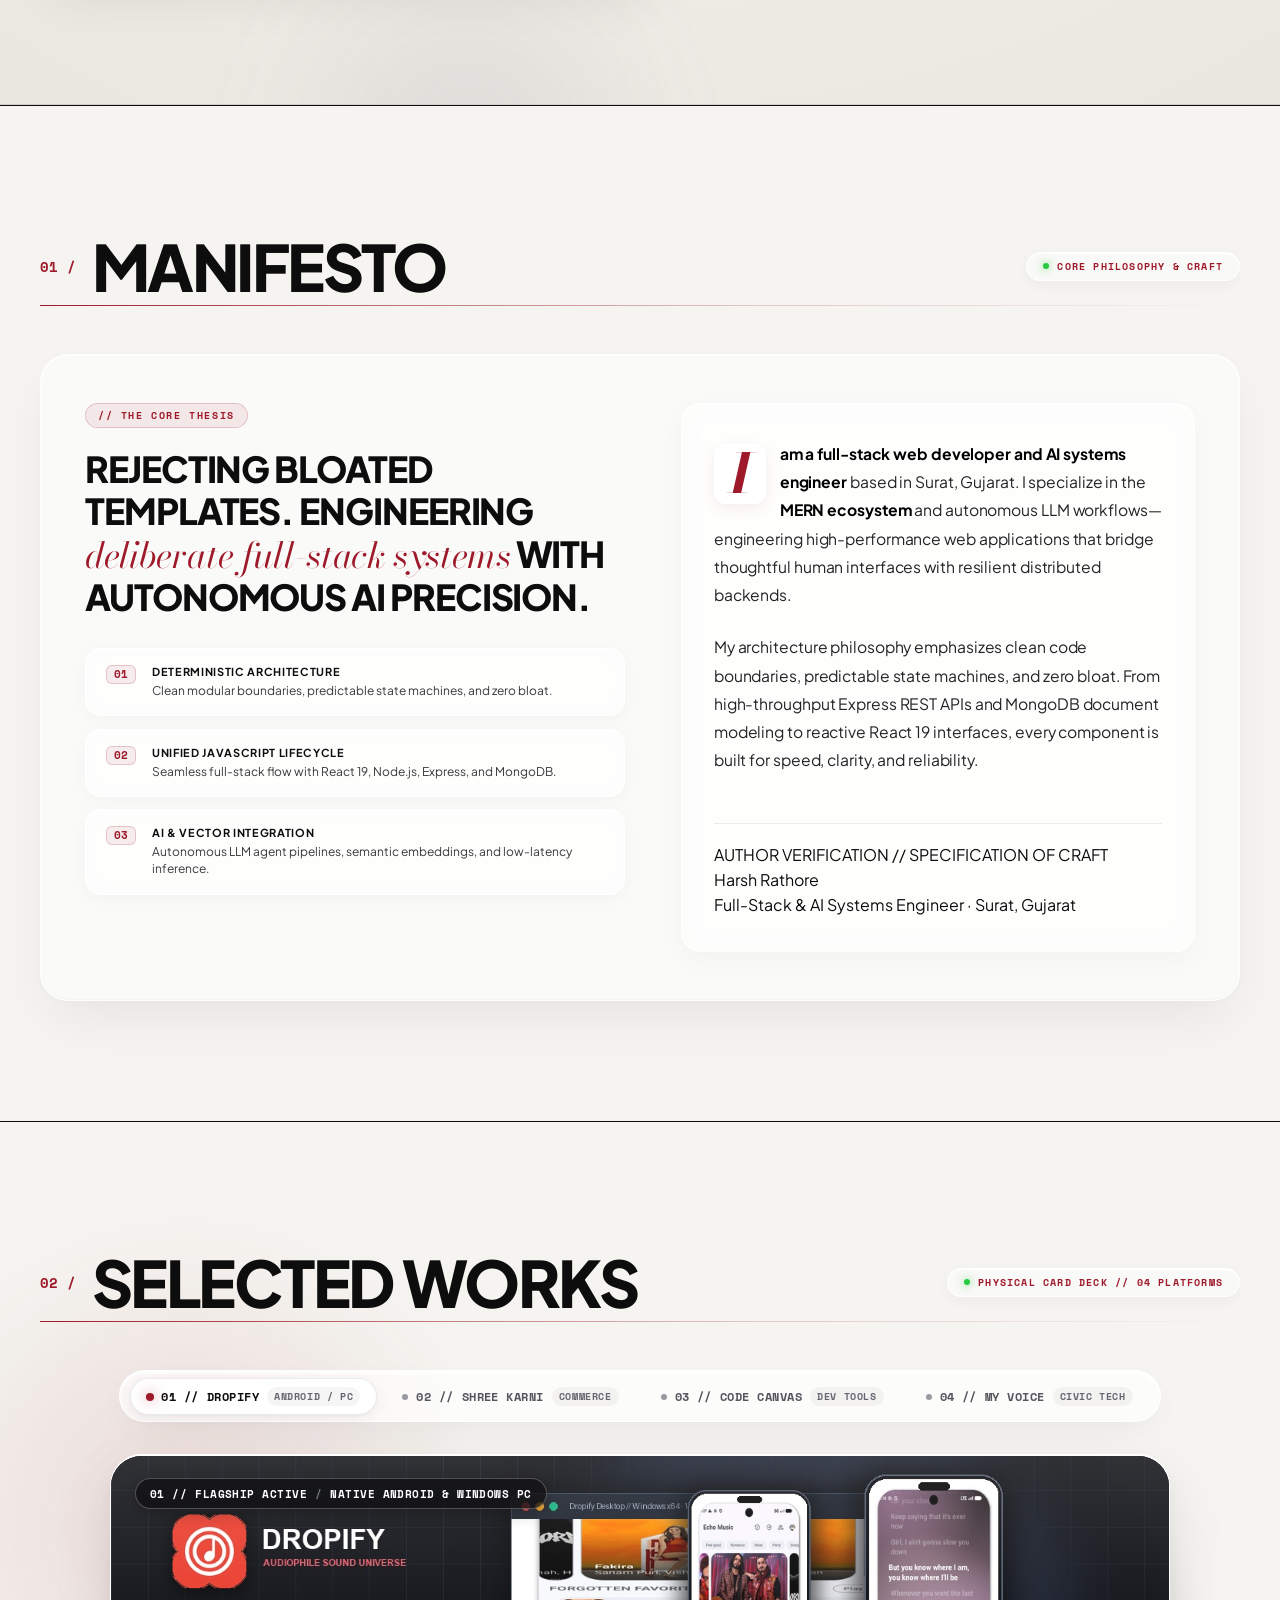
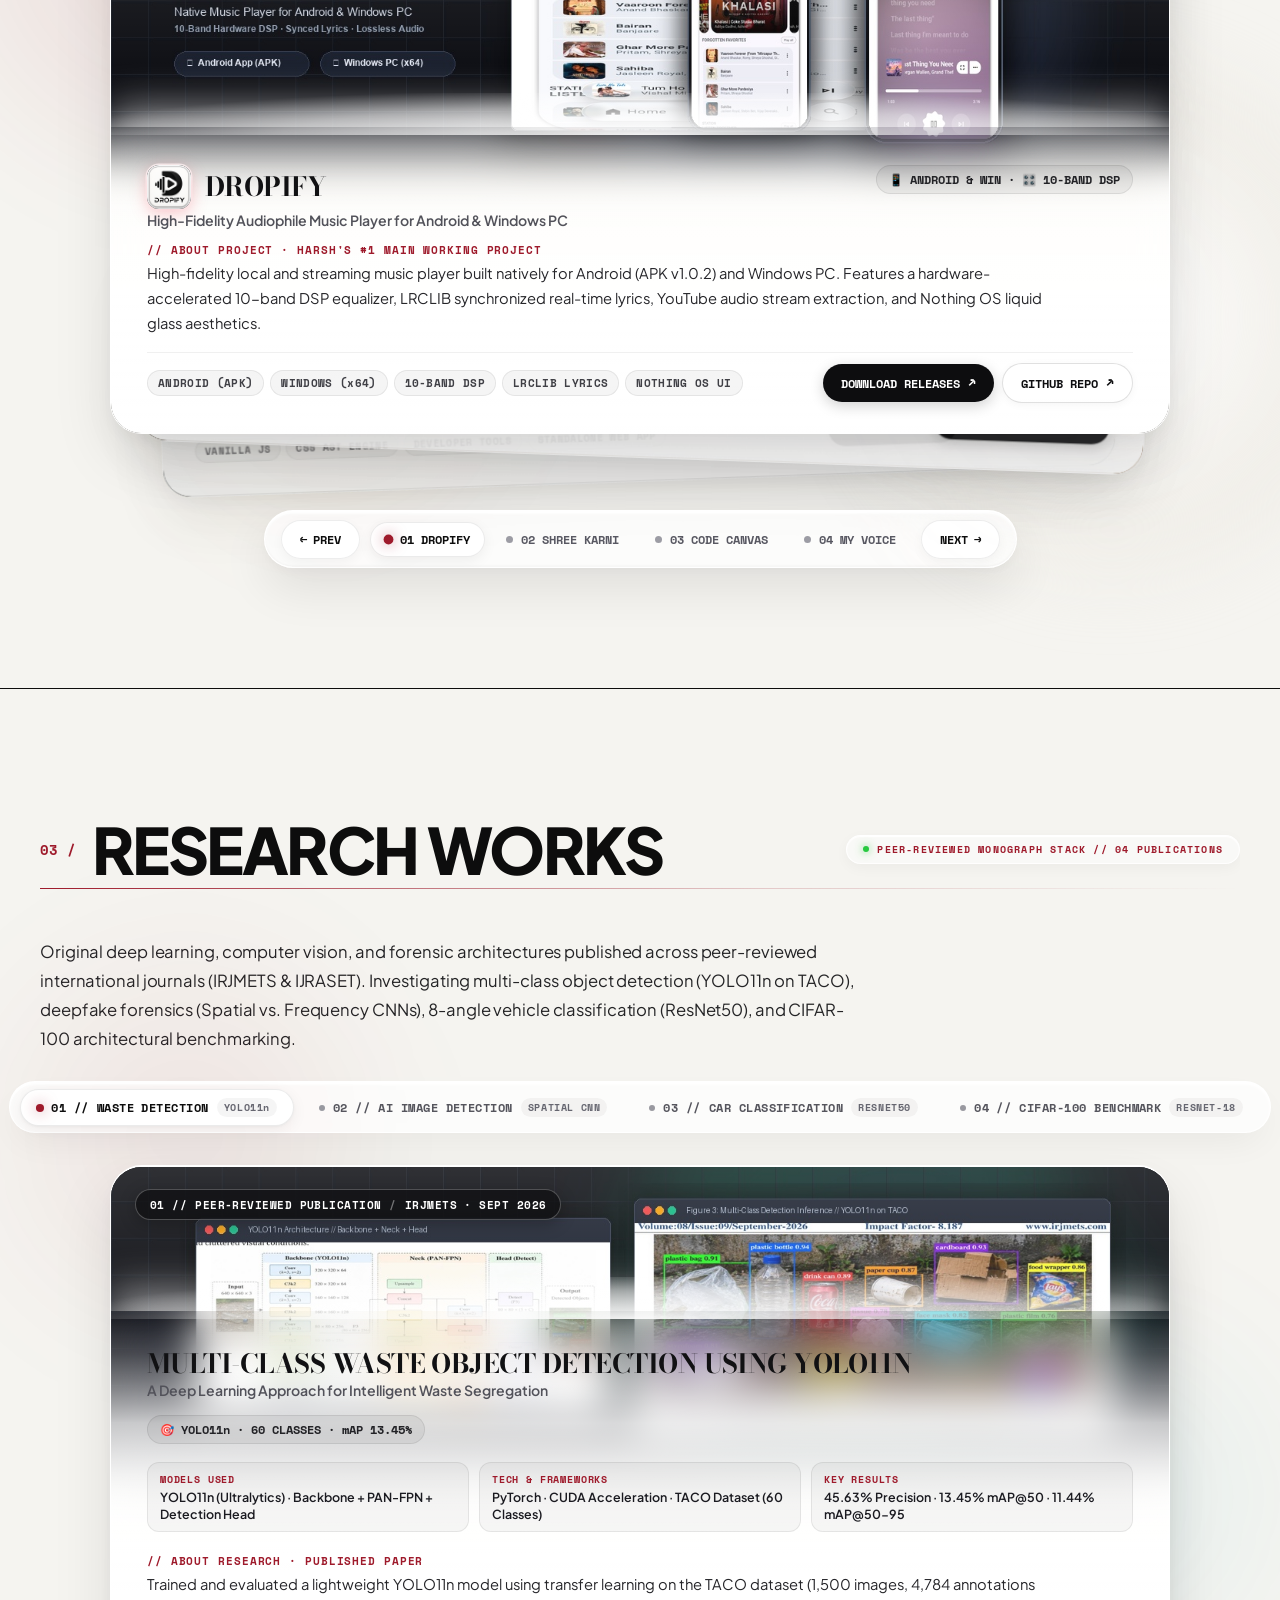
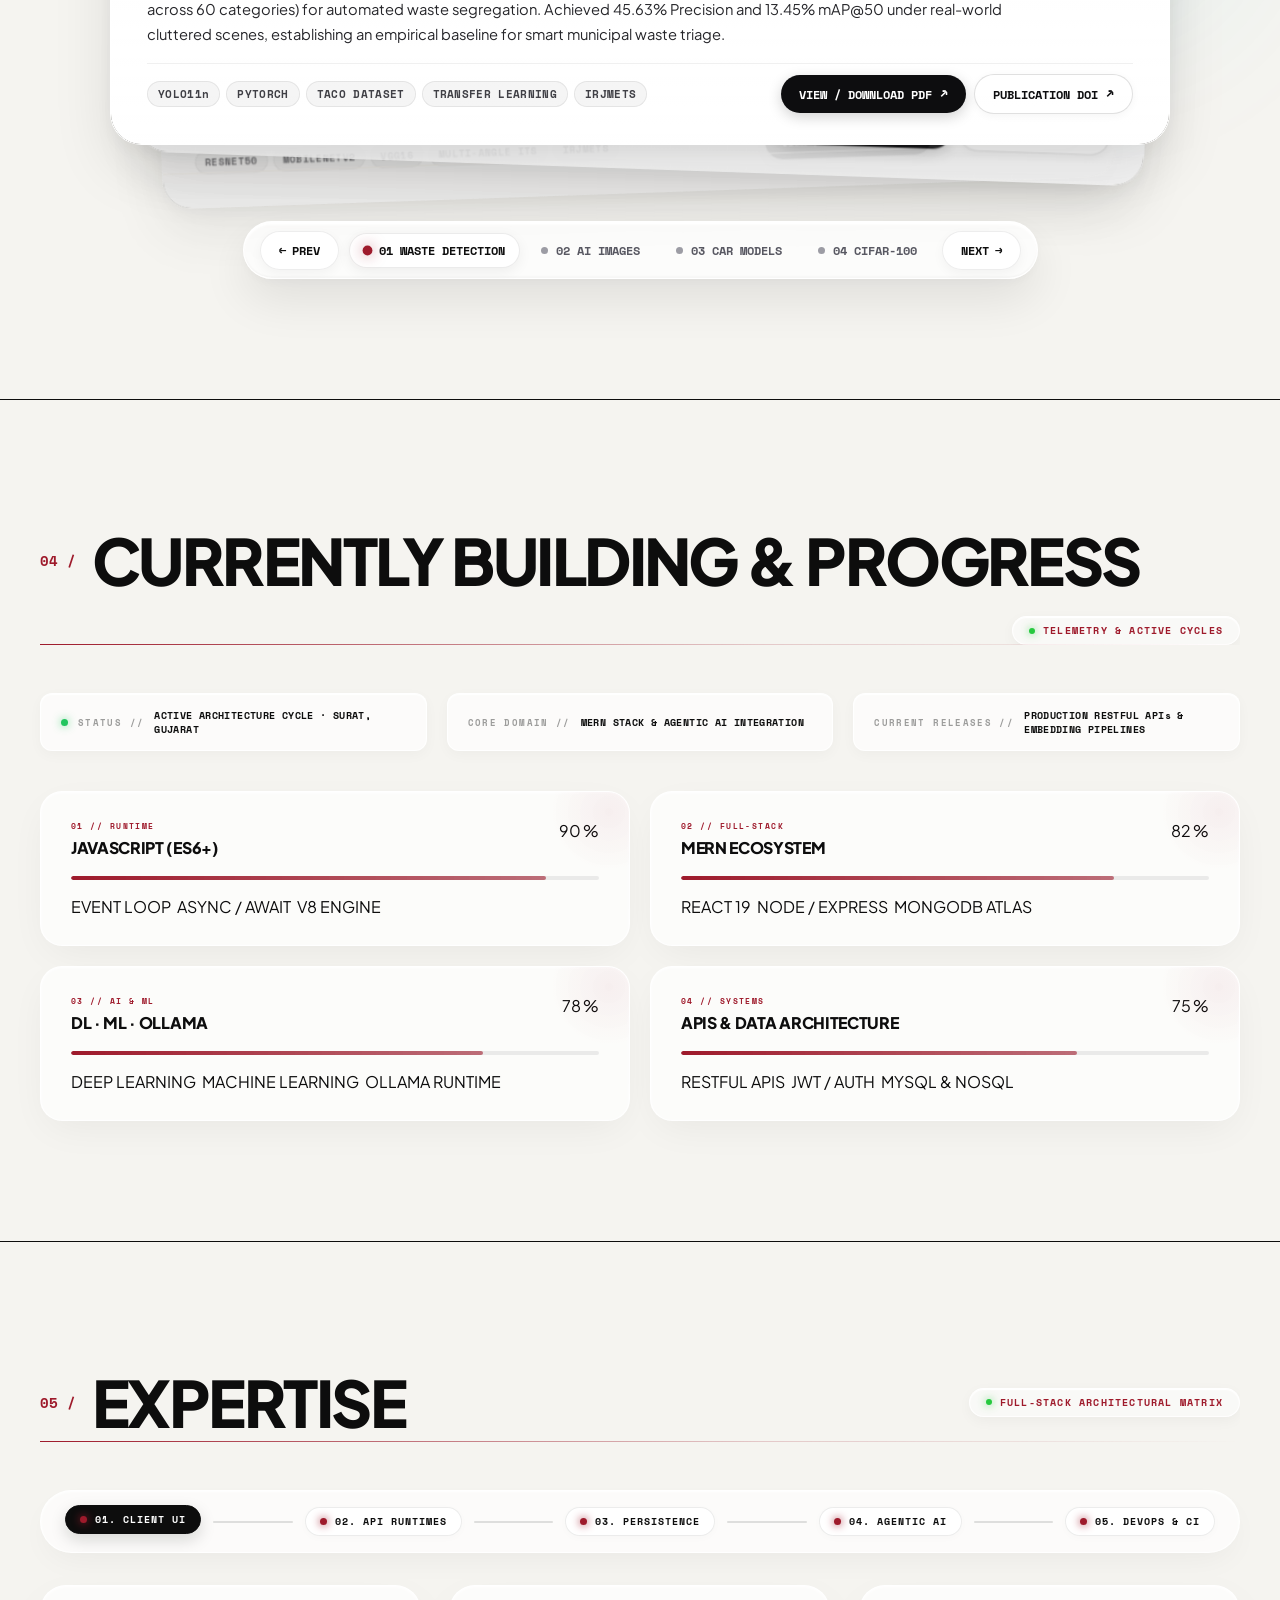
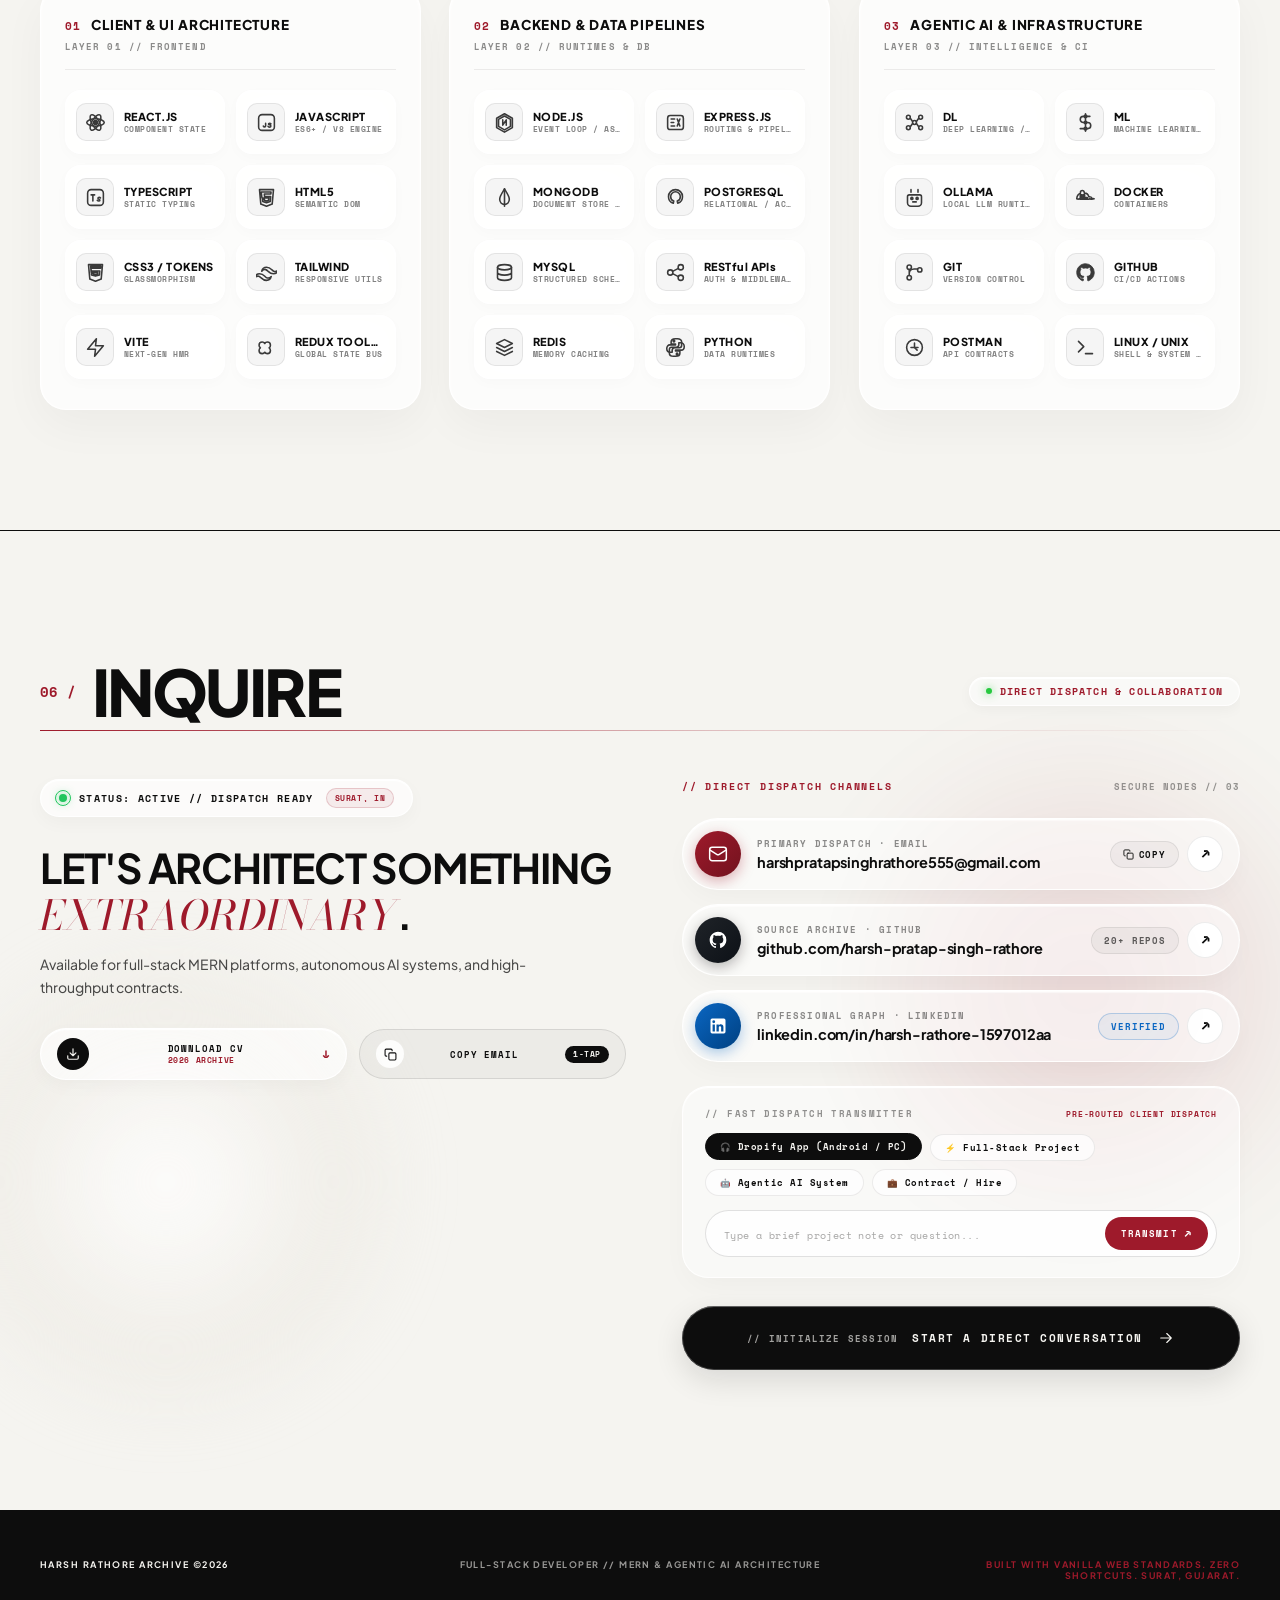
==== commit 24d4777c: "fix(nav): remove Dropify badge and IST timer from header for clean navigation" ====
--- a/index.html
+++ b/index.html
@@ -92,25 +92,6 @@
             </svg>
           </span>
           <span class="brand-text">H.RATHORE</span>
-        </a>
-
-        <!-- Living Flow Real-Time IST Timezone HUD Clock -->
-        <div class="header-hud-clock" title="Current Indian Standard Time (IST)">
-          <span class="hud-clock-pulse"></span>
-          <span class="hud-clock-label">IST //</span>
-          <span id="hud-time" class="hud-clock-time">--:--:-- GMT+0530</span>
-        </div>
-
-        <!-- Dropify Flagship Audio Node Pill -->
-        <a href="#projects" class="header-dropify-badge magnetic-element" title="Flagship: Dropify Android & Windows Audio Engine (Click to view)">
-          <img src="assets/projects/dropify_logo.png" alt="Dropify Logo" class="header-dropify-logo-icon" />
-          <span class="audio-wave-bars" aria-hidden="true">
-            <span class="wave-bar wb-1"></span>
-            <span class="wave-bar wb-2"></span>
-            <span class="wave-bar wb-3"></span>
-            <span class="wave-bar wb-4"></span>
-          </span>
-          <span class="dropify-badge-label">DROPIFY // ANDROID &amp; PC</span>
         </a>
 
         <!-- Desktop Navigation: iOS Liquid Glass Floating Dock with Elastic Stretching Capsule -->
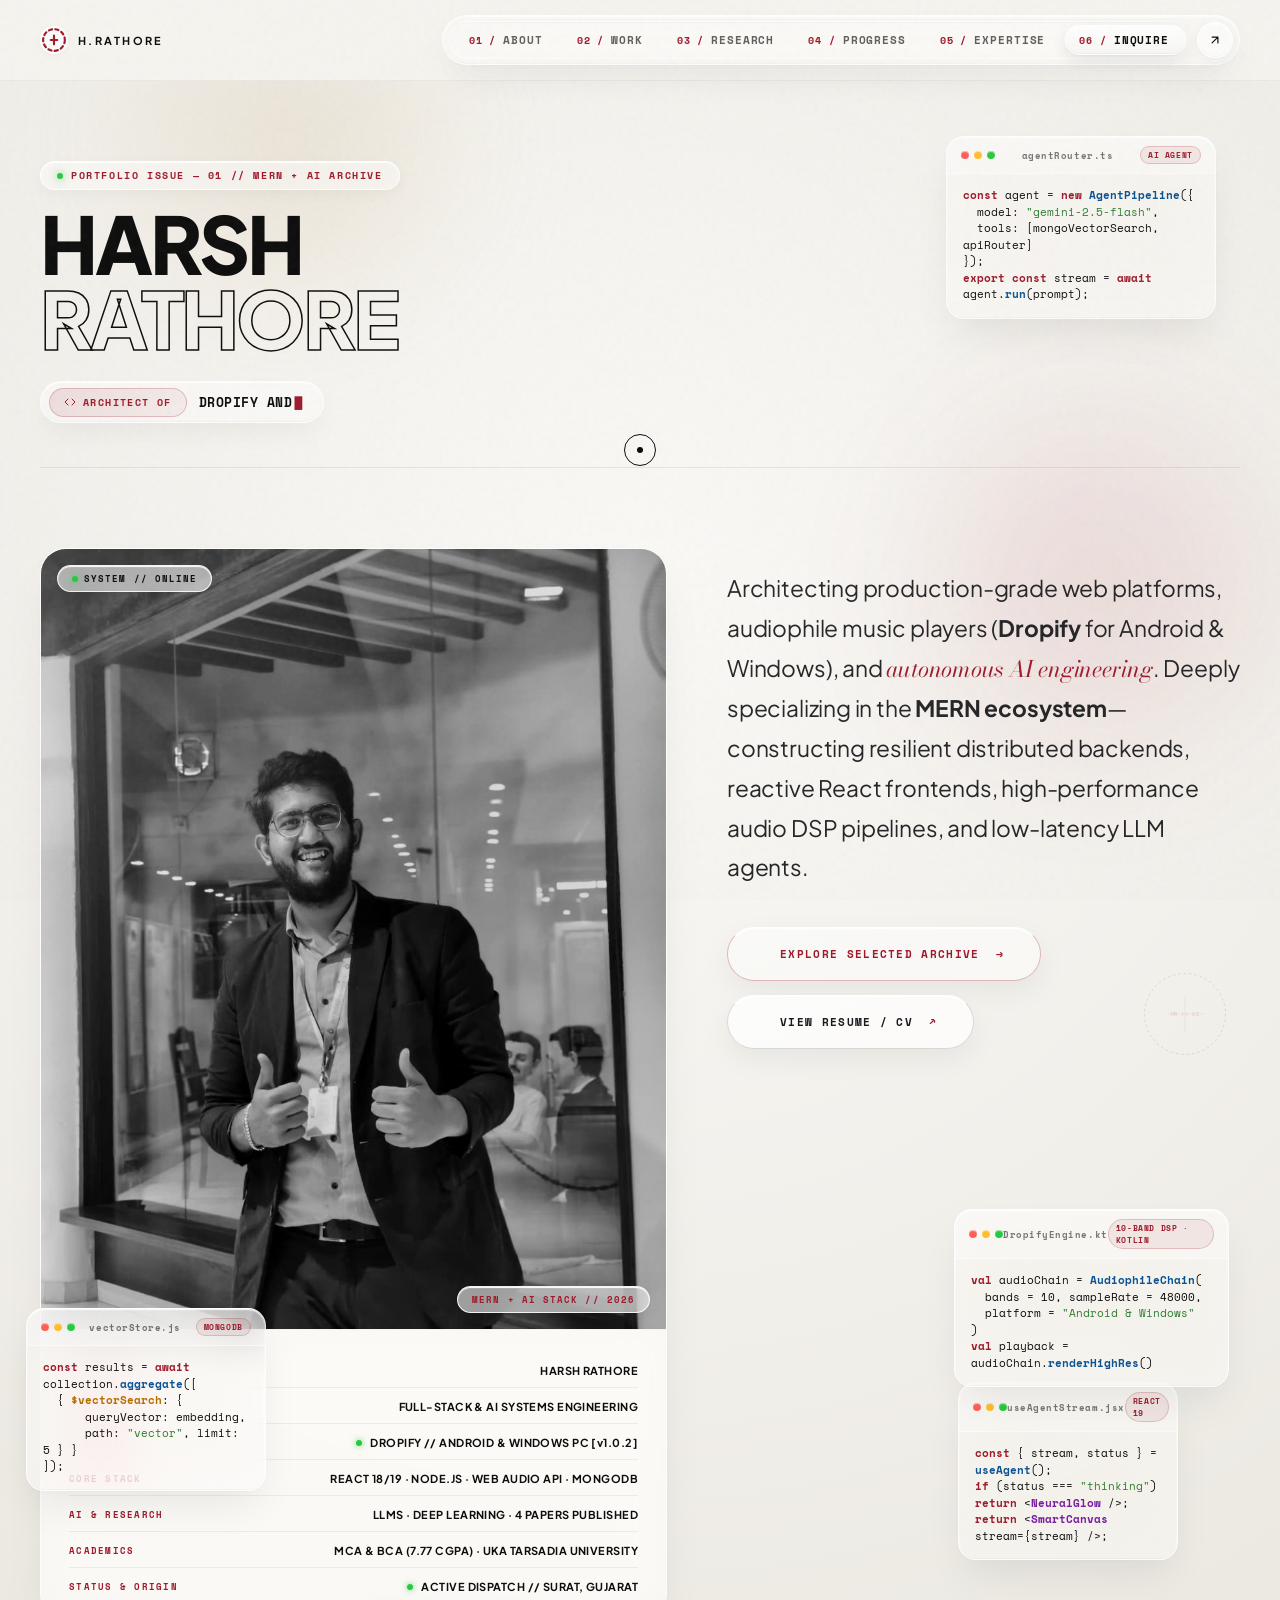
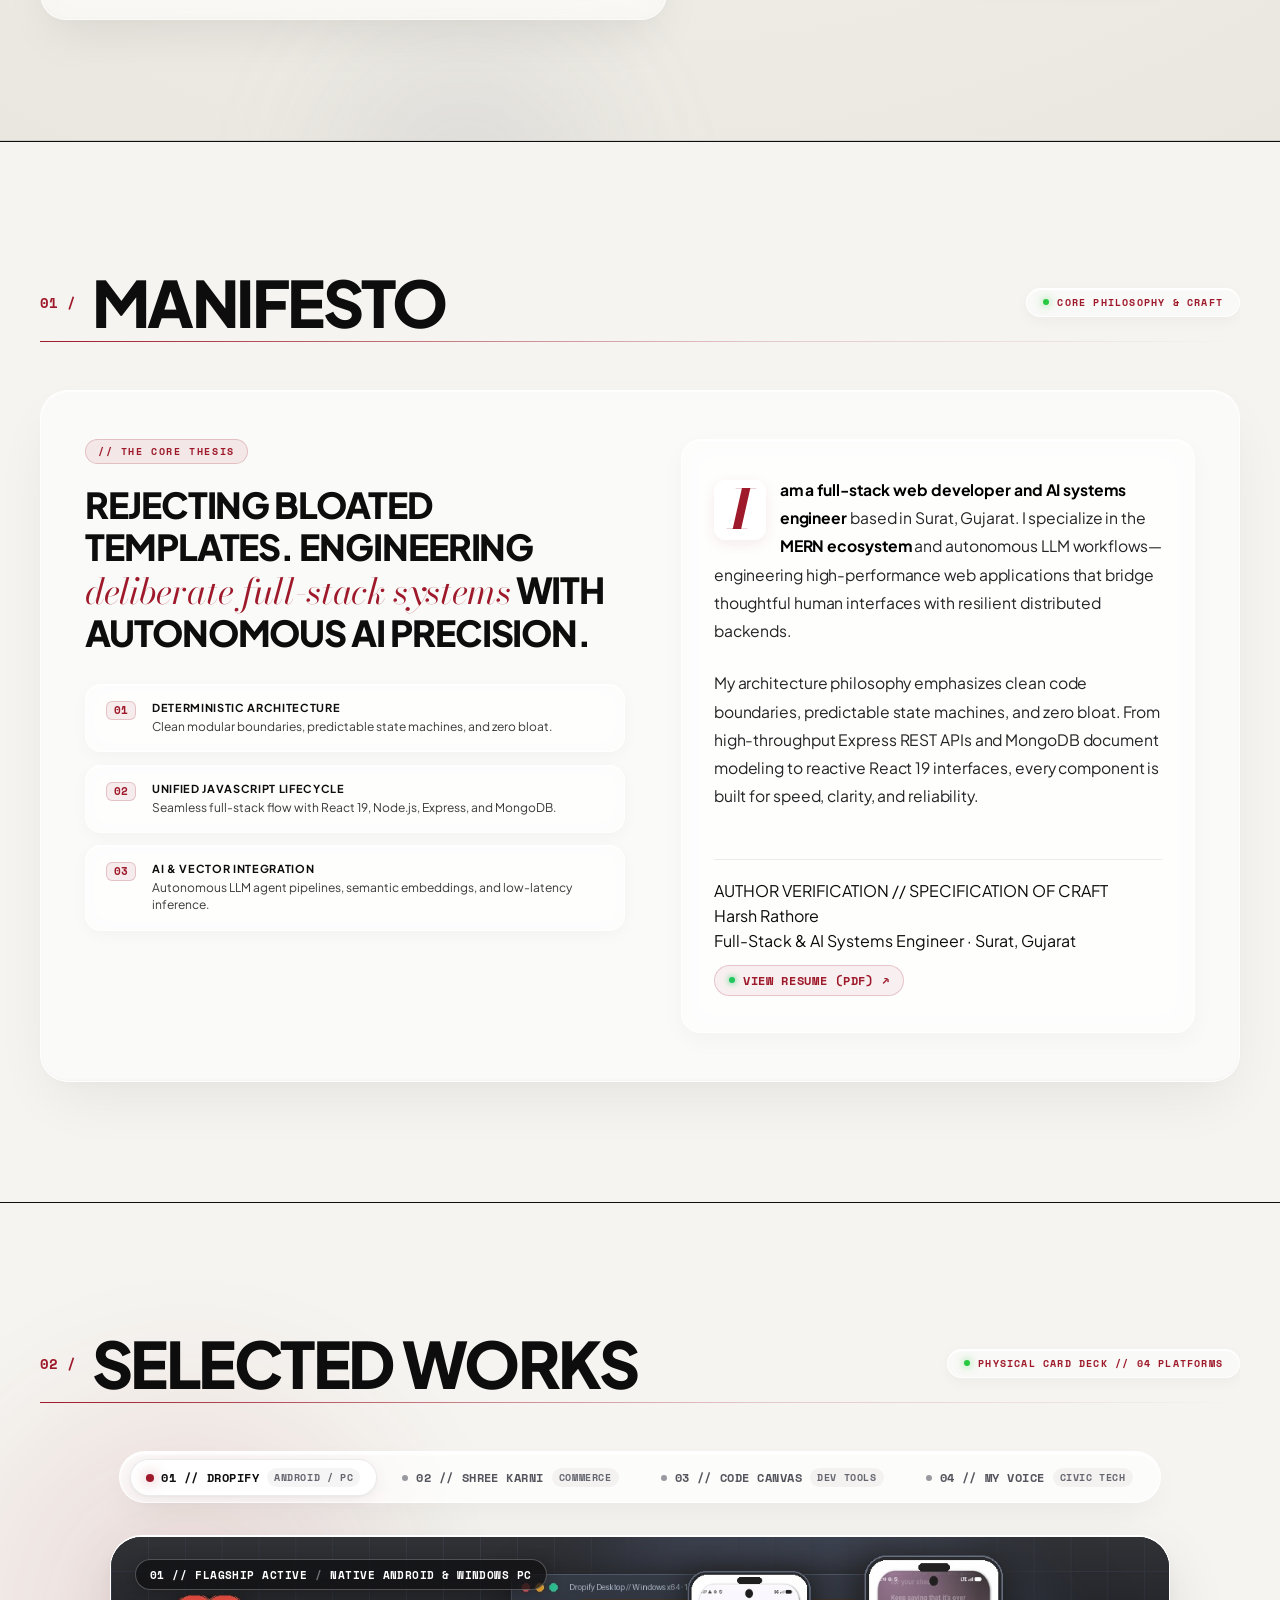
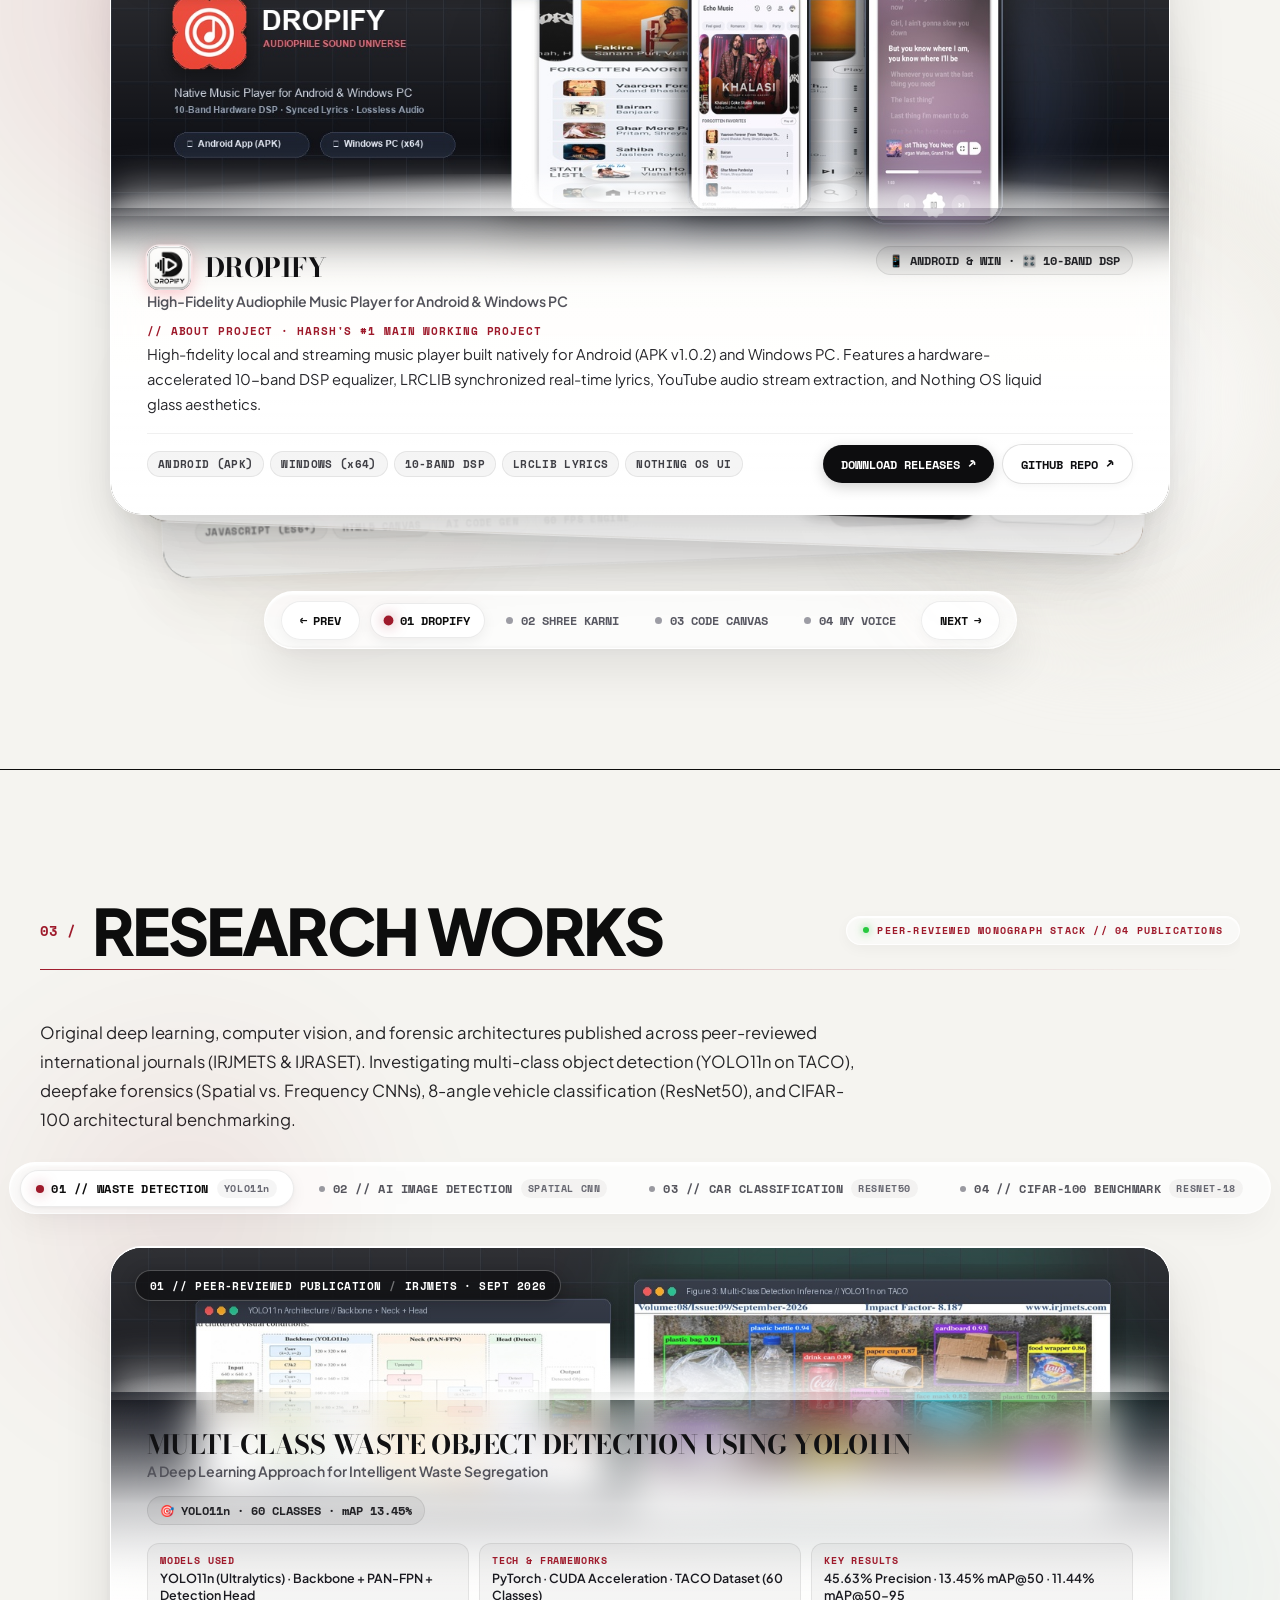
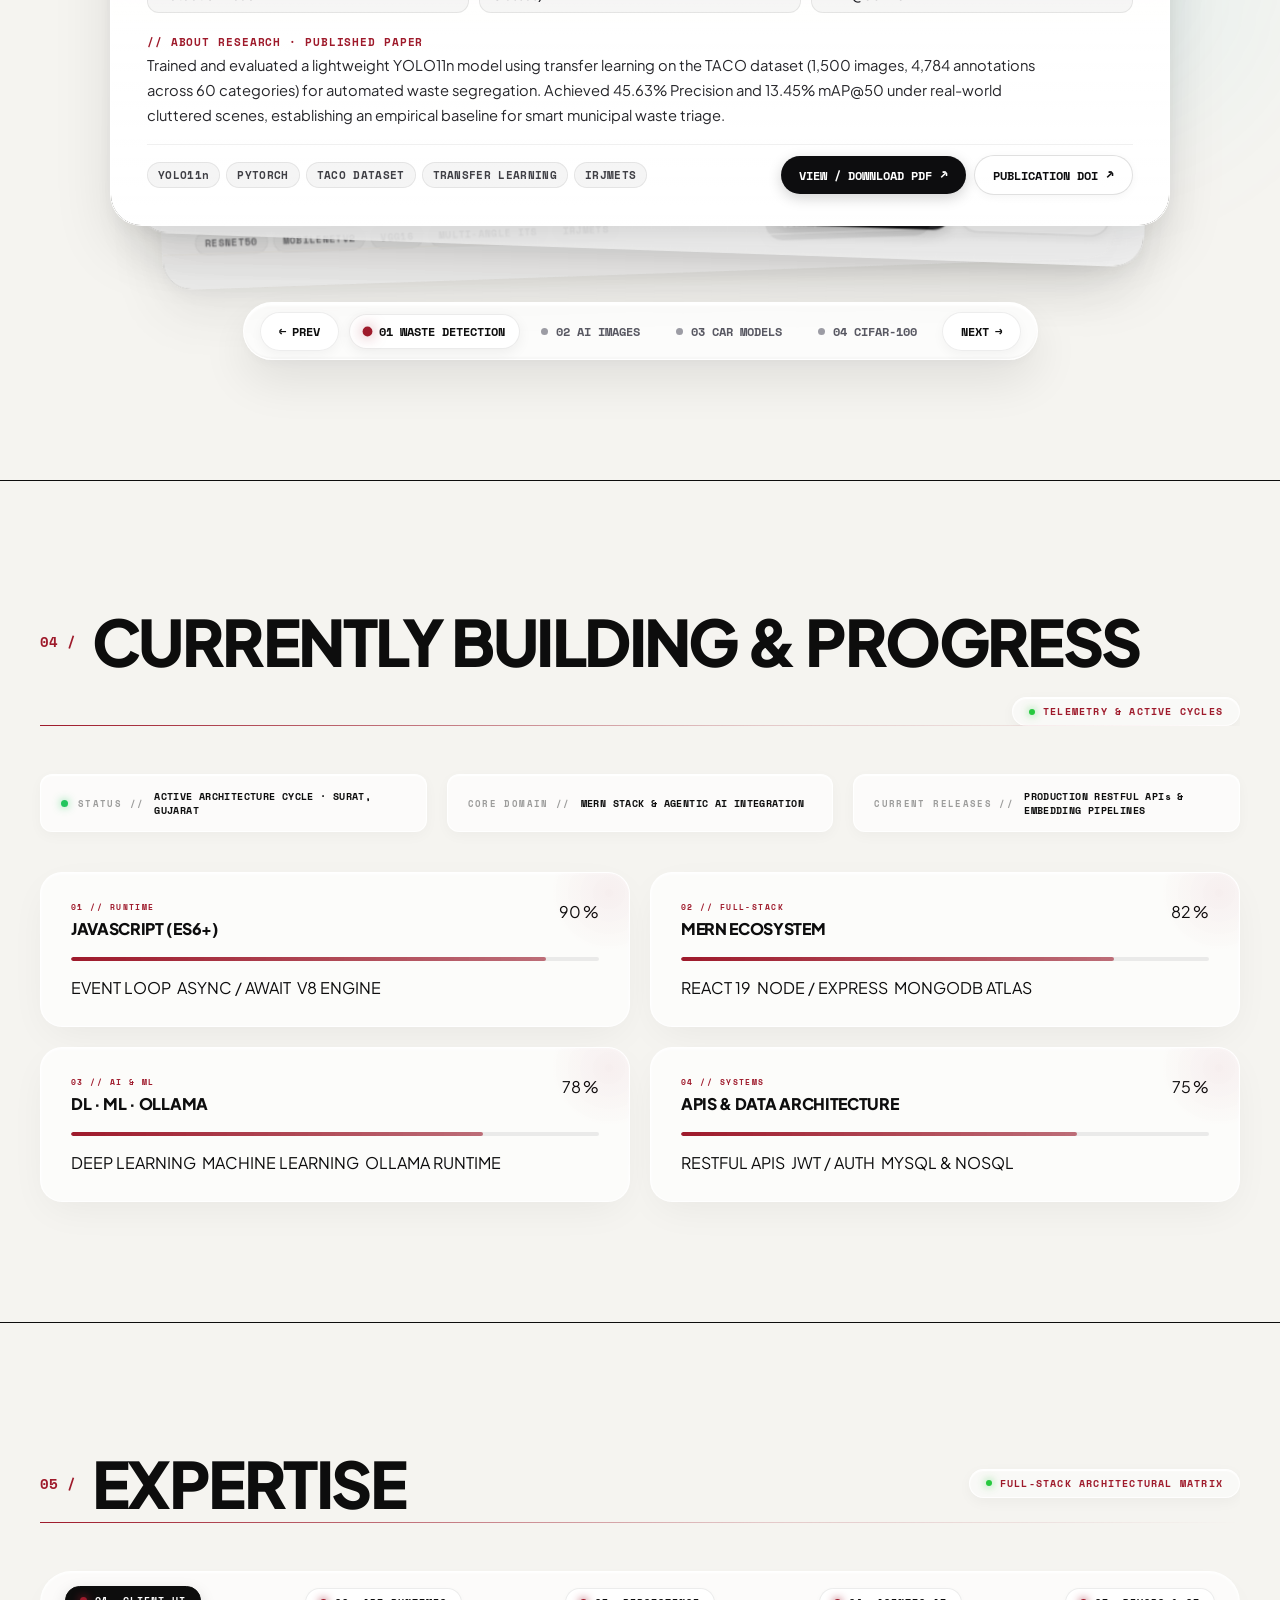
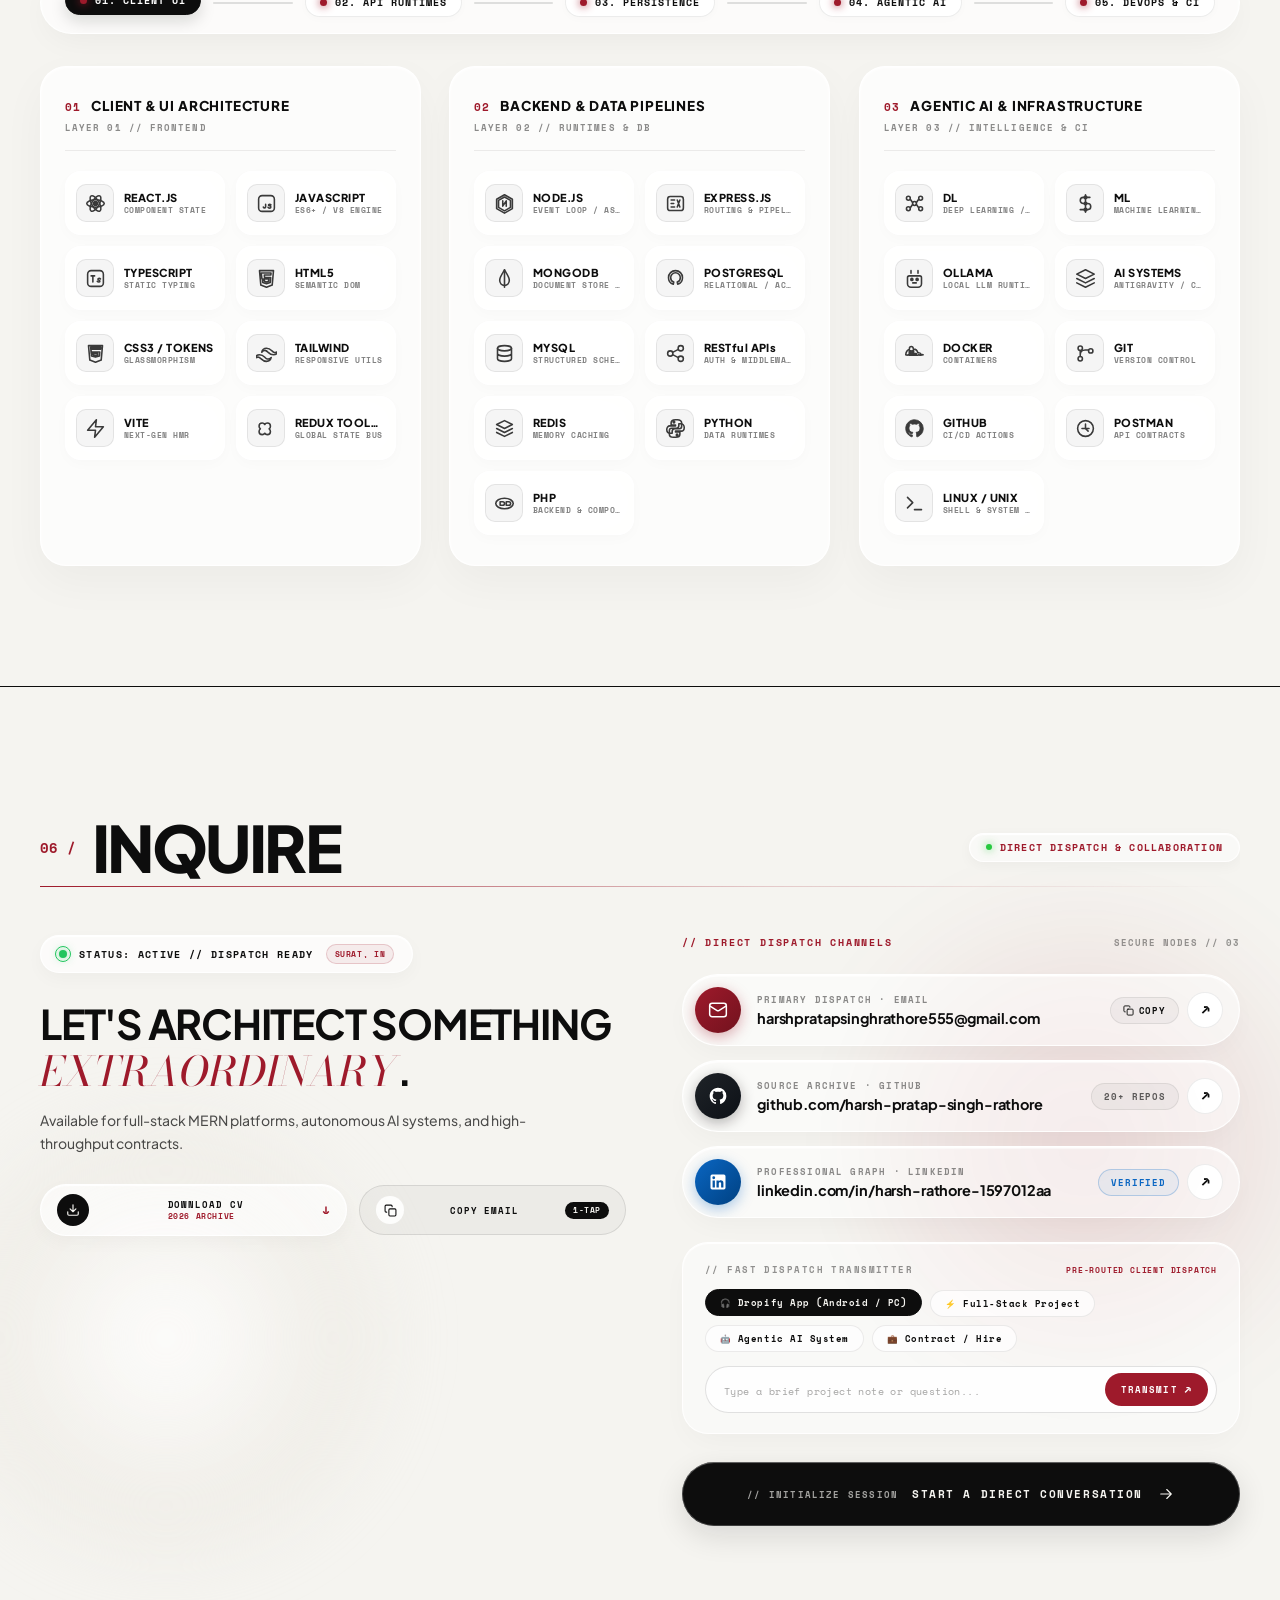
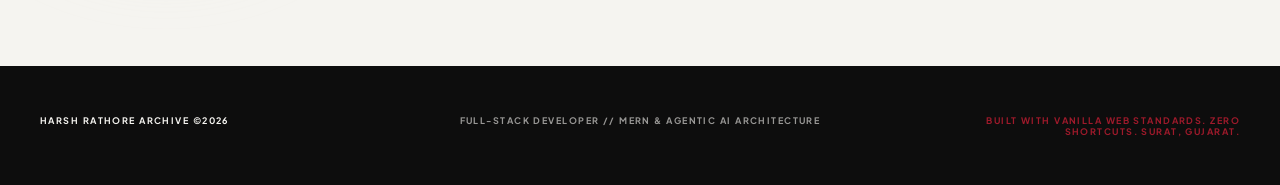
==== commit bb62d919: "feat(resume): unignore & integrate Harsh_Rathore_Resume.pdf, add direct CV buttons in Hero and Manif" ====
--- a/index.html
+++ b/index.html
@@ -198,7 +198,11 @@
             </div>
             <div class="spec-row">
               <span class="spec-term">AI &amp; RESEARCH</span>
-              <span class="spec-val">LLMS &middot; DEEP LEARNING &middot; RESEARCH</span>
+              <span class="spec-val">LLMS &middot; DEEP LEARNING &middot; 4 PAPERS PUBLISHED</span>
+            </div>
+            <div class="spec-row">
+              <span class="spec-term">ACADEMICS</span>
+              <span class="spec-val">MCA &amp; BCA (7.77 CGPA) &middot; UKA TARSADIA UNIVERSITY</span>
             </div>
             <div class="spec-row">
               <span class="spec-term">STATUS &amp; ORIGIN</span>
@@ -216,6 +220,10 @@
             <a href="#projects" class="editorial-btn magnetic-element">
               <span class="btn-liquid-sheen"></span>
               EXPLORE SELECTED ARCHIVE <span class="btn-arrow">→</span>
+            </a>
+            <a href="Harsh_Rathore_Resume.pdf" target="_blank" rel="noopener noreferrer" class="editorial-btn editorial-btn-ghost magnetic-element" aria-label="View Resume / Curriculum Vitae">
+              <span class="btn-liquid-sheen"></span>
+              VIEW RESUME / CV <span class="btn-arrow">↗</span>
             </a>
           </div>
           <div class="editorial-stamp-badge" aria-hidden="true">
@@ -376,6 +384,11 @@
                   <span class="sign-label">AUTHOR VERIFICATION // SPECIFICATION OF CRAFT</span>
                   <span class="signature-text">Harsh Rathore</span>
                   <span class="sign-sub">Full-Stack &amp; AI Systems Engineer · Surat, Gujarat</span>
+                  <a href="Harsh_Rathore_Resume.pdf" target="_blank" rel="noopener noreferrer" class="manifesto-cv-pill" aria-label="View Harsh Rathore Resume">
+                    <span class="cv-pill-dot"></span>
+                    <span>VIEW RESUME (PDF)</span>
+                    <span class="cv-pill-arr">↗</span>
+                  </a>
                 </div>
 
                 <div class="manifesto-seal" aria-hidden="true">
@@ -524,9 +537,9 @@
               <!-- Floating Top Telemetry Pill -->
               <div class="deck-card-floating-badge">
                 <span class="badge-bubble-idx">02 //</span>
-                <span class="badge-bubble-live"><span class="badge-live-pulse"></span> LIVE PRODUCTION</span>
+                <span class="badge-bubble-live"><span class="badge-live-pulse"></span> CLIENT PRODUCTION</span>
                 <span class="badge-bubble-sep">/</span>
-                <span class="badge-bubble-meta">B2B WHOLESALE COMMERCE</span>
+                <span class="badge-bubble-meta">10,000+ FABRIC SKUs</span>
               </div>
             </div>
 
@@ -537,32 +550,37 @@
                 <div class="smoky-title-strip">
                   <div class="smoky-title-group">
                     <h3 class="smoky-card-heading">SHREE KARNI TEXTILES</h3>
-                    <span class="smoky-card-subheading">Full-Stack Wholesale Commerce &amp; Catalog Engine</span>
+                    <span class="smoky-card-subheading">Enterprise E-Commerce Website &amp; Wholesale Catalog Engine</span>
                   </div>
                   <div class="smoky-telemetry-badge">
-                    <span class="telemetry-pin">📍 SURAT HUB</span>
+                    <span class="telemetry-pin">📦 10,000+ SKUs</span>
                     <span class="telemetry-sep">·</span>
-                    <span class="telemetry-speed">48ms TTFB</span>
+                    <span class="telemetry-speed">&lt;1s LOAD</span>
                   </div>
                 </div>
 
                 <div class="smoky-about-block">
-                  <span class="smoky-about-eyebrow">// ABOUT PROJECT · ARCHITECTURAL DEMO</span>
+                  <span class="smoky-about-eyebrow">// ABOUT PROJECT · CLIENT PRODUCTION</span>
                   <p class="smoky-about-copy">
-                    High-throughput wholesale fabric procurement portal indexing 10,000+ m² of enterprise textile inventory. Engineered with multi-layered Redis caching, elastic search filtering, and low-latency inquiry dispatch.
+                    Full-stack enterprise e-commerce platform for custom textile distribution, cataloging 10,000+ fabric SKUs with optimized image delivery pipelines and sub-second page loads. Engineered with secure session authorization state, transactional cart persistence, and dynamic multi-parameter inventory indexing.
                   </p>
                 </div>
 
                 <div class="smoky-footer-strip">
                   <div class="smoky-tags-cluster">
-                    <span class="smoky-pill-tag">MERN STACK</span>
-                    <span class="smoky-pill-tag">REDIS CACHE</span>
-                    <span class="smoky-pill-tag">CATALOG SEARCH</span>
-                    <span class="smoky-pill-tag">HIGH CONCURRENCY</span>
+                    <span class="smoky-pill-tag">PHP</span>
+                    <span class="smoky-pill-tag">MYSQL</span>
+                    <span class="smoky-pill-tag">JAVASCRIPT (ES6+)</span>
+                    <span class="smoky-pill-tag">COMPOSER</span>
+                    <span class="smoky-pill-tag">SESSION AUTH</span>
                   </div>
                   <div class="smoky-actions-group">
                     <a href="https://shreekarnitextiles.com" target="_blank" rel="noopener noreferrer" class="bubble-glass-action-btn primary-action">
                       <span>VISIT LIVE PLATFORM</span>
+                      <span class="btn-arr-bubble">↗</span>
+                    </a>
+                    <a href="https://github.com/harsh-pratap-singh-rathore" target="_blank" rel="noopener noreferrer" class="bubble-glass-action-btn secondary-action">
+                      <span>GITHUB REPO</span>
                       <span class="btn-arr-bubble">↗</span>
                     </a>
                   </div>
@@ -581,9 +599,9 @@
               <!-- Floating Top Telemetry Pill -->
               <div class="deck-card-floating-badge">
                 <span class="badge-bubble-idx">03 //</span>
-                <span class="badge-bubble-live"><span class="badge-live-pulse amber"></span> PRODUCTION TOOL</span>
+                <span class="badge-bubble-live"><span class="badge-live-pulse amber"></span> DEVELOPER TOOLING</span>
                 <span class="badge-bubble-sep">/</span>
-                <span class="badge-bubble-meta">FRONTEND IDE WORKBENCH</span>
+                <span class="badge-bubble-meta">AI-ASSISTED WORKBENCH</span>
               </div>
             </div>
 
@@ -594,28 +612,28 @@
                 <div class="smoky-title-strip">
                   <div class="smoky-title-group">
                     <h3 class="smoky-card-heading">CODE CANVAS</h3>
-                    <span class="smoky-card-subheading">Real-Time Interactive CSS Studio &amp; Component Workbench</span>
+                    <span class="smoky-card-subheading">Local AI-Assisted Portfolio Builder &amp; UI Workbench</span>
                   </div>
                   <div class="smoky-telemetry-badge">
                     <span class="telemetry-pin">⚡ ZERO-RUNTIME</span>
                     <span class="telemetry-sep">·</span>
-                    <span class="telemetry-speed">60 FPS EMITTER</span>
+                    <span class="telemetry-speed">60 FPS ENGINE</span>
                   </div>
                 </div>
 
                 <div class="smoky-about-block">
-                  <span class="smoky-about-eyebrow">// ABOUT PROJECT · ARCHITECTURAL DEMO</span>
+                  <span class="smoky-about-eyebrow">// ABOUT PROJECT · DEVELOPER TOOLING</span>
                   <p class="smoky-about-copy">
-                    Spatial developer design tool enabling real-time visual CSS authoring. Manipulate box models, gradients, and typography directly on a dynamic canvas with instant, production-ready CSS snippet extraction.
+                    Interactive developer creation suite allowing users to visually manipulate and inspect responsive layouts with zero external framework dependencies running at 60 FPS. Features local AI code generation (Antigravity &amp; Claude Code workflows) translating natural language instructions into clean CSS/HTML markup.
                   </p>
                 </div>
 
                 <div class="smoky-footer-strip">
                   <div class="smoky-tags-cluster">
-                    <span class="smoky-pill-tag">VANILLA JS</span>
-                    <span class="smoky-pill-tag">CSS AST ENGINE</span>
-                    <span class="smoky-pill-tag">DEVELOPER TOOLS</span>
-                    <span class="smoky-pill-tag">STANDALONE WEB APP</span>
+                    <span class="smoky-pill-tag">JAVASCRIPT (ES6+)</span>
+                    <span class="smoky-pill-tag">HTML5 CANVAS</span>
+                    <span class="smoky-pill-tag">AI CODE GEN</span>
+                    <span class="smoky-pill-tag">60 FPS ENGINE</span>
                   </div>
                   <div class="smoky-actions-group">
                     <a href="https://codecanvas.page/public/index.html" target="_blank" rel="noopener noreferrer" class="bubble-glass-action-btn primary-action">
@@ -642,7 +660,7 @@
               <!-- Floating Top Telemetry Pill -->
               <div class="deck-card-floating-badge">
                 <span class="badge-bubble-idx">04 //</span>
-                <span class="badge-bubble-live"><span class="badge-live-pulse cyan"></span> CIVIC INITIATIVE</span>
+                <span class="badge-bubble-live"><span class="badge-live-pulse cyan"></span> CIVIC TECH</span>
                 <span class="badge-bubble-sep">/</span>
                 <span class="badge-bubble-meta">MUNICIPAL INCIDENT TRIAGE</span>
               </div>
@@ -655,28 +673,29 @@
                 <div class="smoky-title-strip">
                   <div class="smoky-title-group">
                     <h3 class="smoky-card-heading">MY VOICE</h3>
-                    <span class="smoky-card-subheading">Public Incident Triage &amp; Municipal Dispatch Architecture</span>
+                    <span class="smoky-card-subheading">Civic Issue Reporting &amp; Municipal Triage Platform</span>
                   </div>
                   <div class="smoky-telemetry-badge">
                     <span class="telemetry-pin">🛰️ GEOLOCATION</span>
                     <span class="telemetry-sep">·</span>
-                    <span class="telemetry-speed">94.2% RESOLVED</span>
+                    <span class="telemetry-speed">40% FASTER DISPATCH</span>
                   </div>
                 </div>
 
                 <div class="smoky-about-block">
-                  <span class="smoky-about-eyebrow">// ABOUT PROJECT · ARCHITECTURAL DEMO</span>
+                  <span class="smoky-about-eyebrow">// ABOUT PROJECT · CIVIC TECH PLATFORM</span>
                   <p class="smoky-about-copy">
-                    Community reporting network bridging citizens and municipal agencies. Features GPS-tagged incident logging, automated priority dispatch routing, real-time status pipelines, and civic engagement analytics.
+                    Civic tech platform enabling citizens to report, geolocate, and track public infrastructure complaints directly to municipal authorities. Powered by a normalized relational MySQL database tracking issue lifecycles (Reported, In Triage, Dispatched, Resolved) with role-based admin controls, slashing ticket dispatch overhead by 40%.
                   </p>
                 </div>
 
                 <div class="smoky-footer-strip">
                   <div class="smoky-tags-cluster">
-                    <span class="smoky-pill-tag">PHP / JS</span>
-                    <span class="smoky-pill-tag">GEOLOCATION API</span>
-                    <span class="smoky-pill-tag">INCIDENT PIPELINE</span>
-                    <span class="smoky-pill-tag">CIVIC TECH</span>
+                    <span class="smoky-pill-tag">PHP</span>
+                    <span class="smoky-pill-tag">MYSQL</span>
+                    <span class="smoky-pill-tag">RESTFUL APIS</span>
+                    <span class="smoky-pill-tag">GEOLOCATION</span>
+                    <span class="smoky-pill-tag">ROLE-BASED AUTH</span>
                   </div>
                   <div class="smoky-actions-group">
                     <a href="https://myvoice.gt.tc/MyVoice/frontend/pages/index.php" target="_blank" rel="noopener noreferrer" class="bubble-glass-action-btn primary-action">
@@ -1571,6 +1590,20 @@
                 <span class="tile-sub">DATA RUNTIMES</span>
               </div>
             </div>
+
+            <!-- PHP -->
+            <div class="tech-logo-tile" style="--brand-color: #777BB4; --brand-glow: rgba(119, 123, 180, 0.4);" tabindex="0" role="button" aria-label="PHP Backend Engine">
+              <div class="tile-icon-box">
+                <svg class="tech-brand-svg" viewBox="0 0 24 24" fill="none" stroke="currentColor" stroke-width="1.8" stroke-linecap="round" stroke-linejoin="round">
+                  <ellipse cx="12" cy="12" rx="10" ry="6"/>
+                  <path d="M7 10h3a2 2 0 0 1 0 4H7v-4zM14 10h3a2 2 0 0 1 0 4h-3v-4z"/>
+                </svg>
+              </div>
+              <div class="tile-meta">
+                <span class="tile-title">PHP</span>
+                <span class="tile-sub">BACKEND &amp; COMPOSER</span>
+              </div>
+            </div>
           </div>
         </div>
 
@@ -1635,6 +1668,19 @@
               <div class="tile-meta">
                 <span class="tile-title">OLLAMA</span>
                 <span class="tile-sub">LOCAL LLM RUNTIME</span>
+              </div>
+            </div>
+
+            <!-- Antigravity / AI Systems -->
+            <div class="tech-logo-tile" style="--brand-color: #9E1A2B; --brand-glow: rgba(158, 26, 43, 0.4);" tabindex="0" role="button" aria-label="Antigravity &amp; Claude Code AI Workflows">
+              <div class="tile-icon-box">
+                <svg class="tech-brand-svg" viewBox="0 0 24 24" fill="none" stroke="currentColor" stroke-width="1.8" stroke-linecap="round" stroke-linejoin="round">
+                  <path d="M12 2L2 7l10 5 10-5-10-5zM2 17l10 5 10-5M2 12l10 5 10-5"/>
+                </svg>
+              </div>
+              <div class="tile-meta">
+                <span class="tile-title">AI SYSTEMS</span>
+                <span class="tile-sub">ANTIGRAVITY / CLAUDE</span>
               </div>
             </div>
 
--- a/style.css
+++ b/style.css
@@ -1407,7 +1407,10 @@
 }
 
 .cta-strip {
-  display: inline-block;
+  display: flex;
+  align-items: center;
+  gap: 14px;
+  flex-wrap: wrap;
 }
 
 /* Liquid Glass Capsule CTA Button */
@@ -1427,7 +1430,7 @@
   font-size: 11px;
   font-weight: 700;
   letter-spacing: 0.12em;
-  box-shadow: 0 10px 30px rgba(13, 13, 13, 0.06), 
+  box-shadow: 0 10px 30px rgba(13, 13, 16, 0.06), 
               inset 0 1px 1.5px #ffffff;
   transition: all 0.4s cubic-bezier(0.16, 1, 0.3, 1);
   position: relative;
@@ -1438,6 +1441,68 @@
 .editorial-btn:hover {
   background: var(--accent-color);
   color: #ffffff;
+  border-color: var(--accent-color);
+  transform: translateY(-2px);
+  box-shadow: 0 14px 38px rgba(158, 26, 43, 0.32);
+}
+
+/* Ghost variant for secondary actions (Resume / CV) */
+.editorial-btn.editorial-btn-ghost {
+  background: rgba(255, 255, 255, 0.7);
+  border: 1px solid rgba(13, 13, 16, 0.15);
+  border-top: 1px solid rgba(255, 255, 255, 0.95);
+  color: #1a1a20;
+}
+
+.editorial-btn.editorial-btn-ghost:hover {
+  background: #1a1a20;
+  color: #ffffff;
+  border-color: #1a1a20;
+  box-shadow: 0 14px 38px rgba(13, 13, 16, 0.25);
+}
+
+.editorial-btn.editorial-btn-ghost .btn-arrow {
+  color: var(--accent-color);
+}
+
+.editorial-btn.editorial-btn-ghost:hover .btn-arrow {
+  color: #ffffff;
+}
+
+/* Manifesto Signature CV Pill */
+.manifesto-cv-pill {
+  display: inline-flex;
+  align-items: center;
+  gap: 8px;
+  margin-top: 10px;
+  padding: 6px 14px;
+  background: rgba(158, 26, 43, 0.06);
+  border: 1px solid rgba(158, 26, 43, 0.2);
+  border-radius: 9999px;
+  font-family: var(--font-mono);
+  font-size: 0.72rem;
+  font-weight: 700;
+  color: var(--accent-color, #9e1a2b);
+  text-decoration: none;
+  letter-spacing: 0.06em;
+  transition: all 0.25s ease;
+  width: fit-content;
+}
+
+.manifesto-cv-pill:hover {
+  background: var(--accent-color, #9e1a2b);
+  color: #ffffff;
+  transform: translateY(-1px);
+  box-shadow: 0 6px 16px rgba(158, 26, 43, 0.25);
+}
+
+.cv-pill-dot {
+  width: 6px;
+  height: 6px;
+  border-radius: 50%;
+  background: #22c55e;
+  box-shadow: 0 0 6px #22c55e;
+}
   border-color: var(--accent-color);
   transform: translateY(-2px);
   box-shadow: 0 14px 38px rgba(158, 26, 43, 0.32);
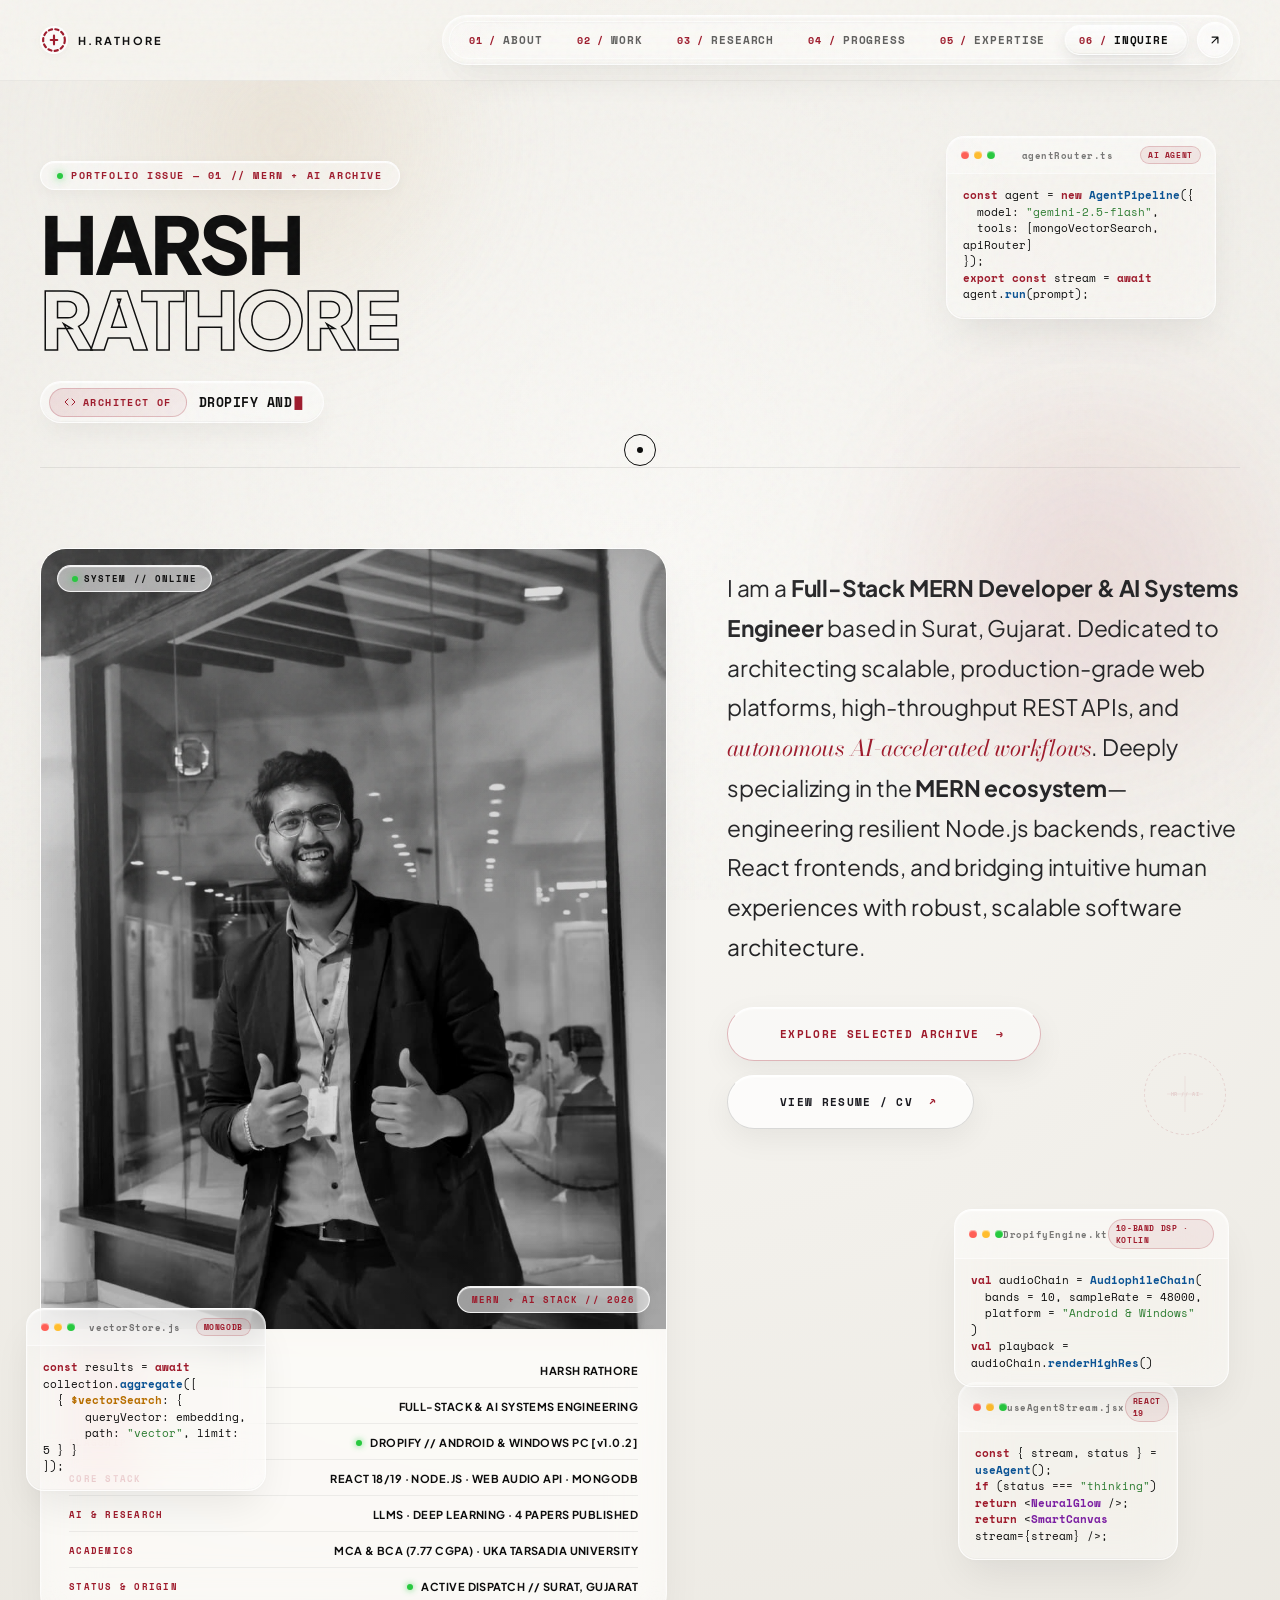
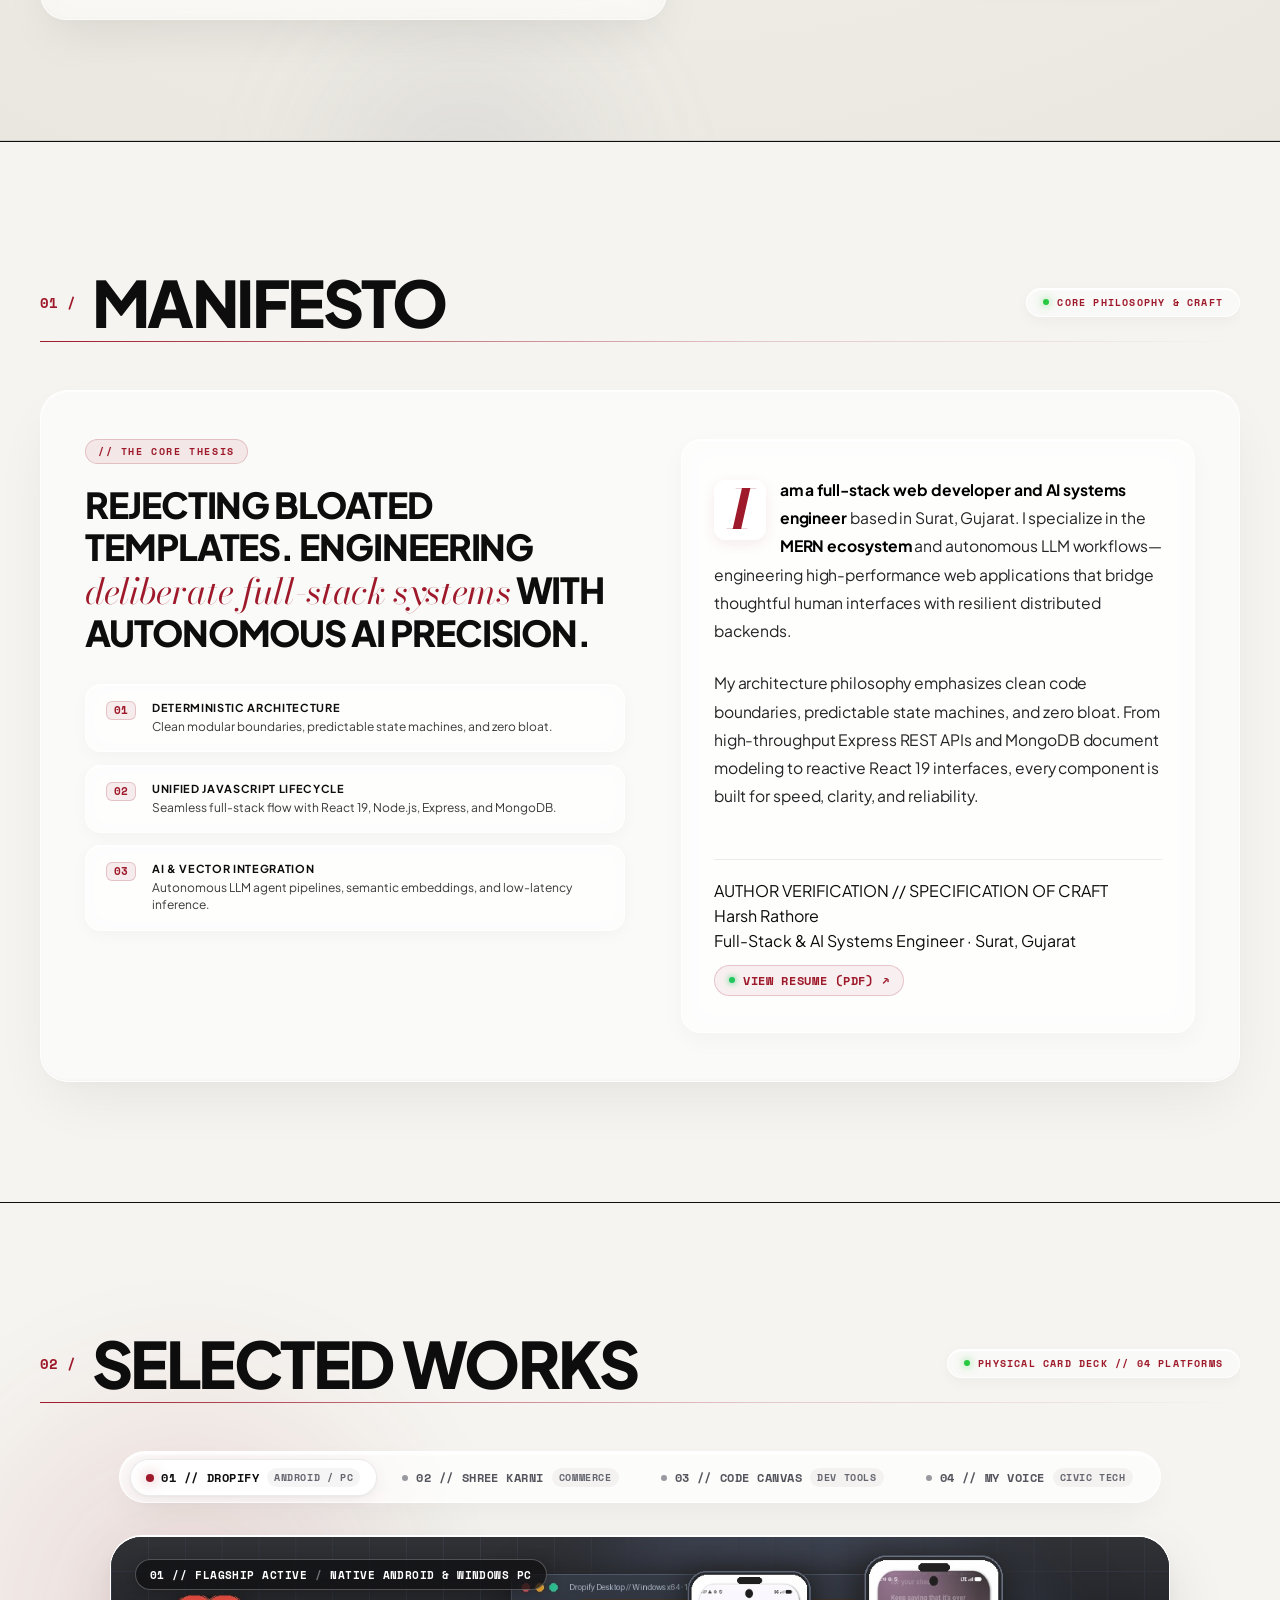
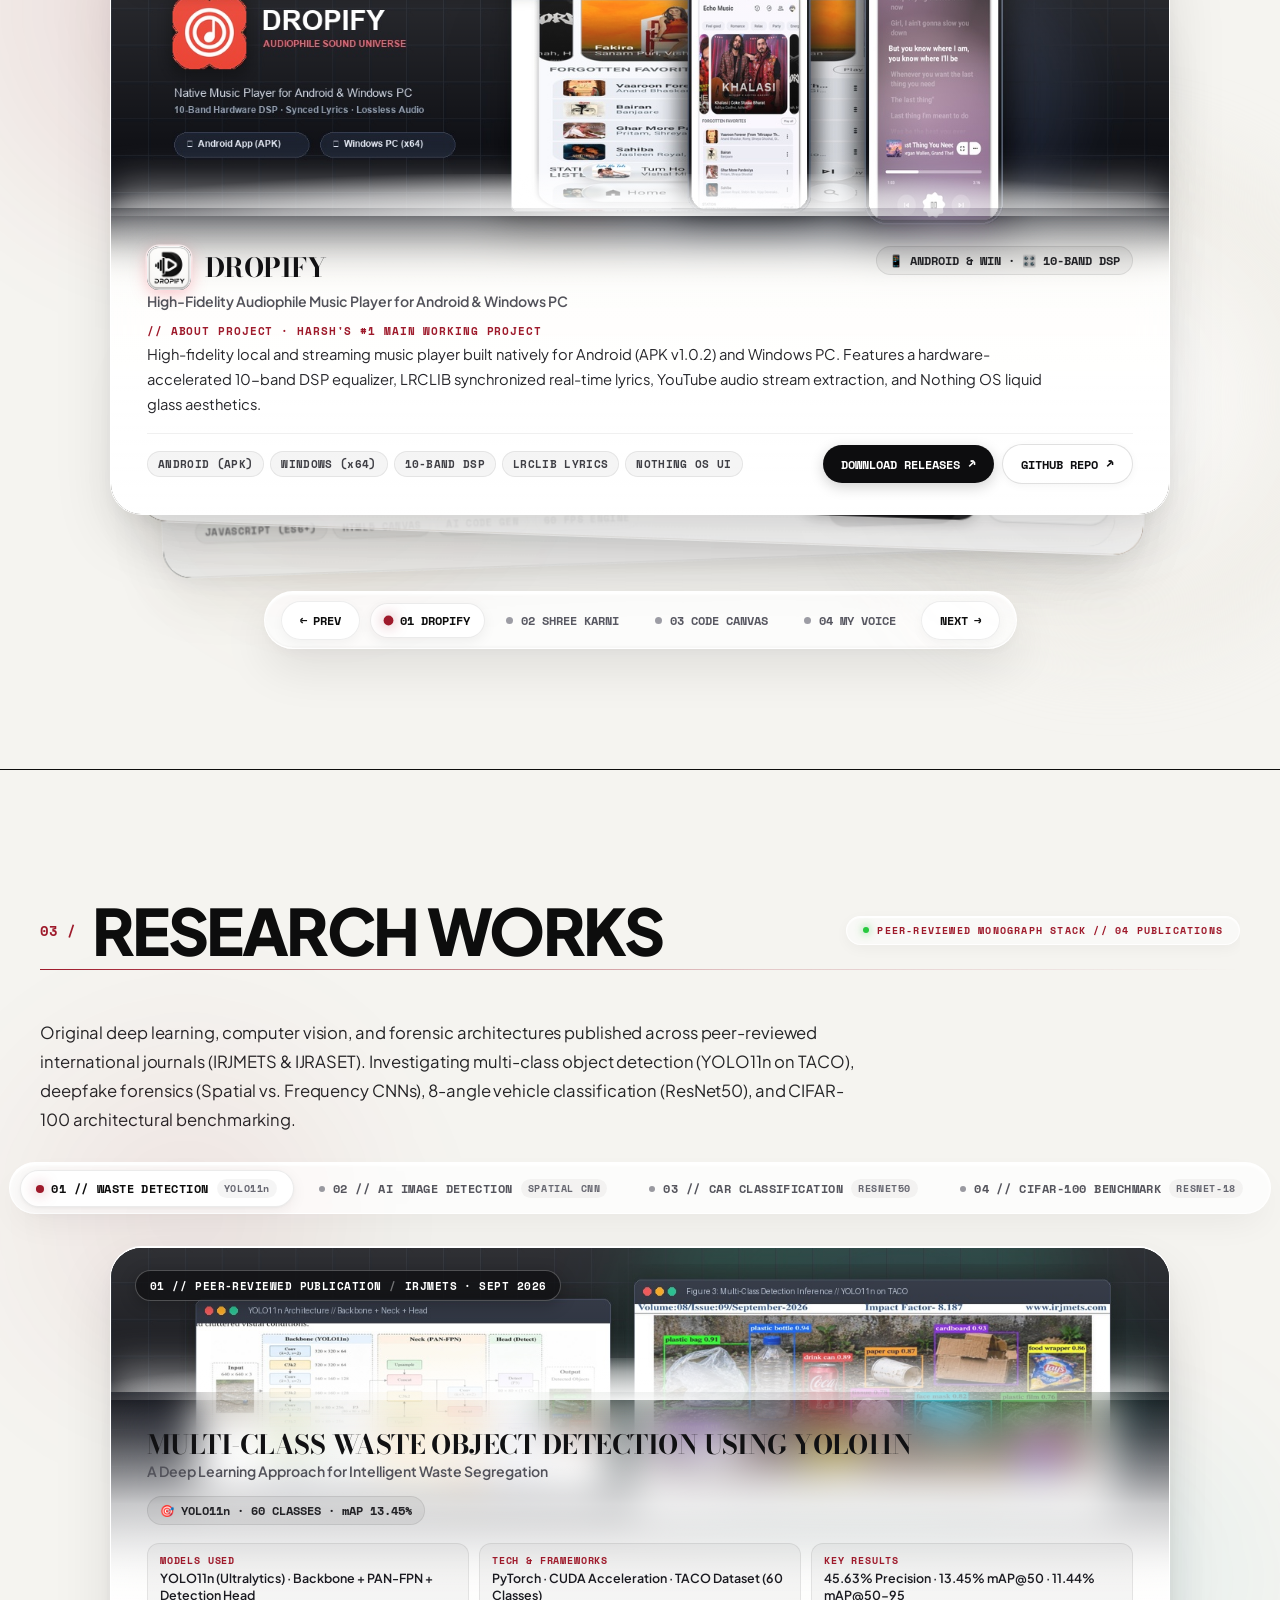
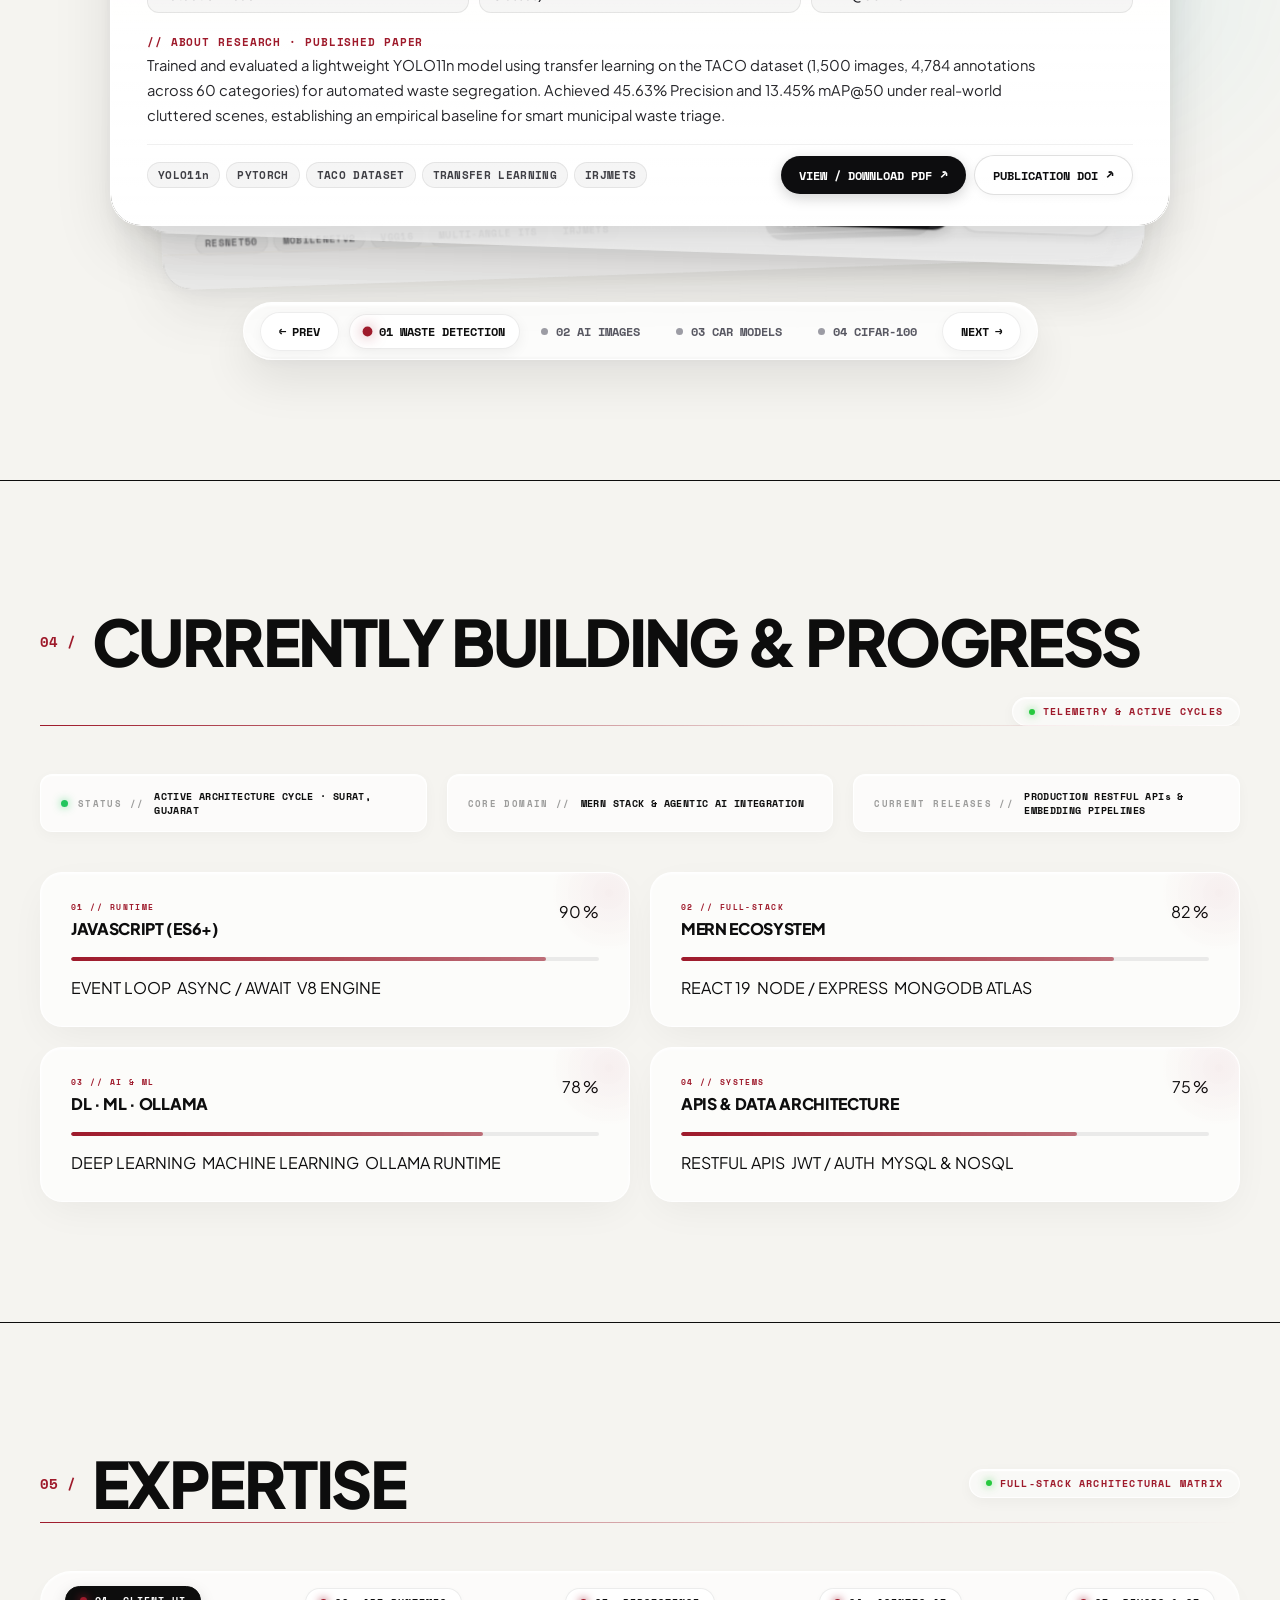
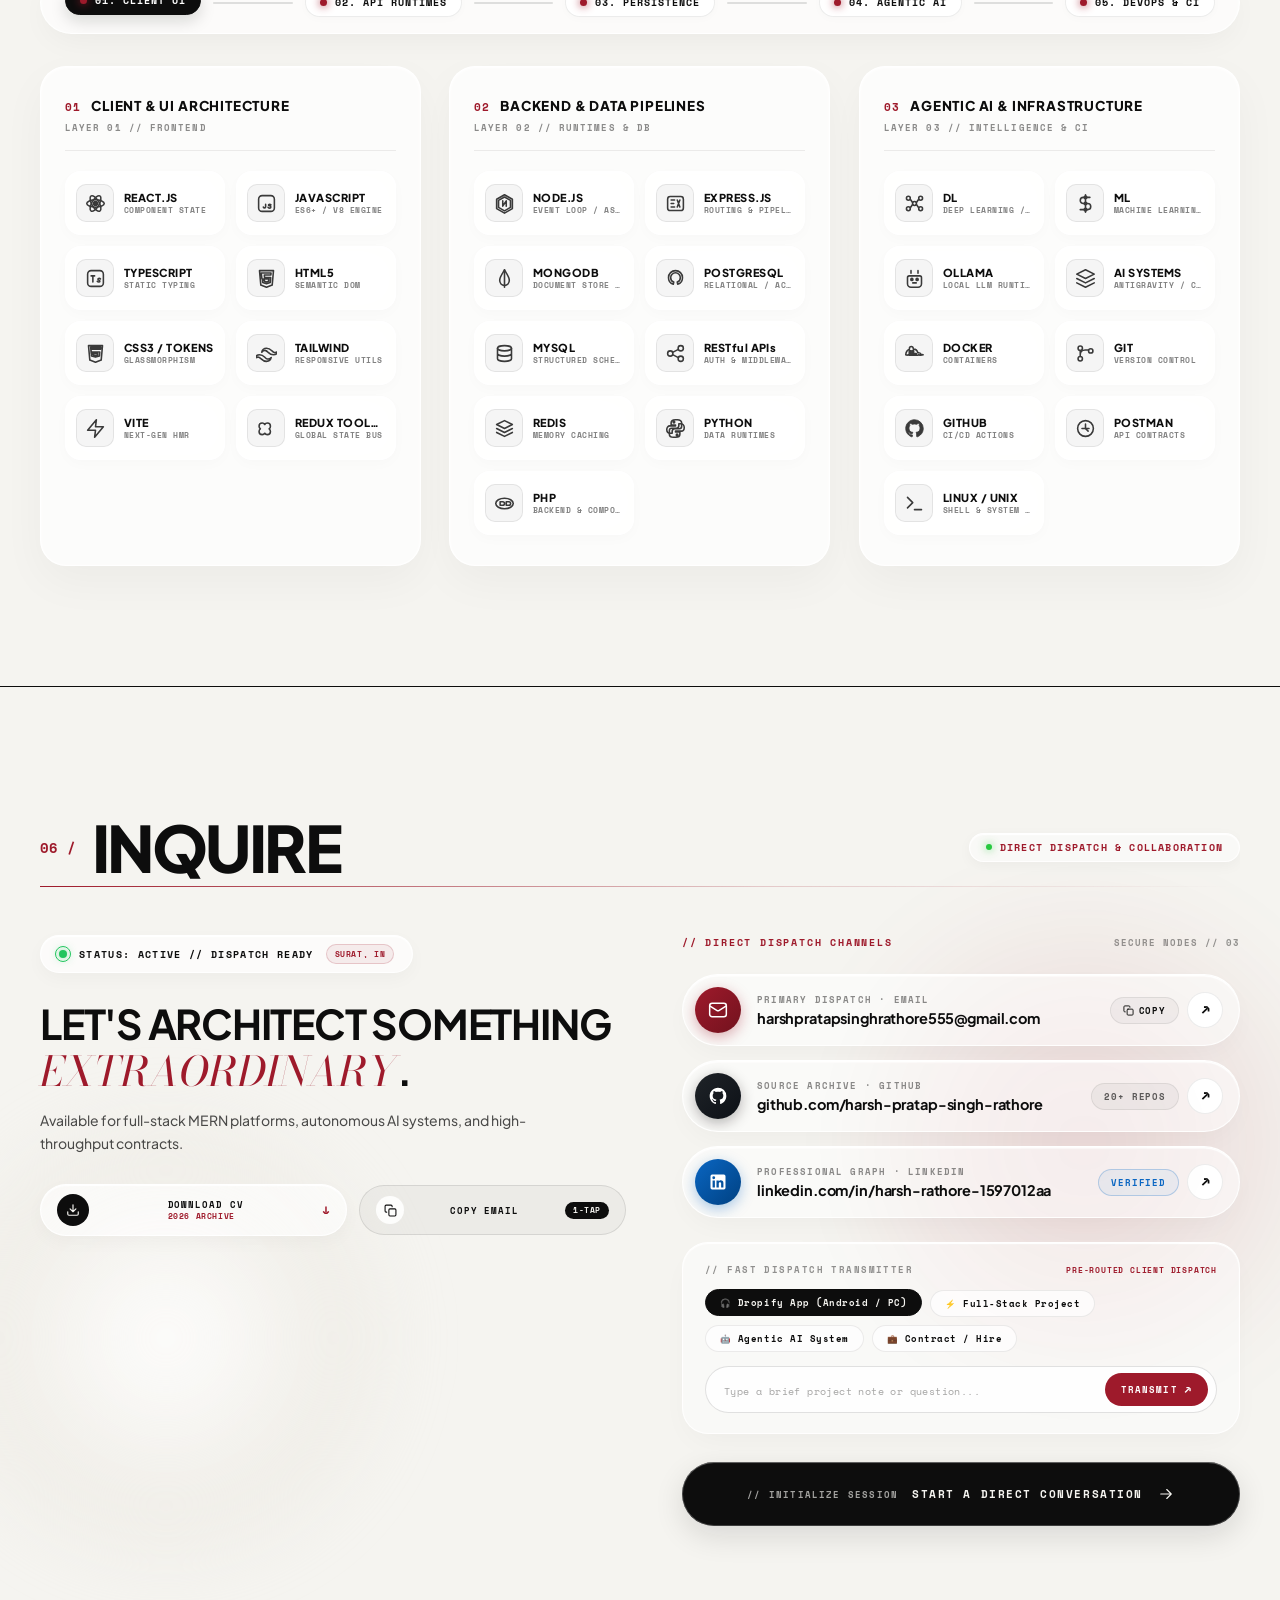
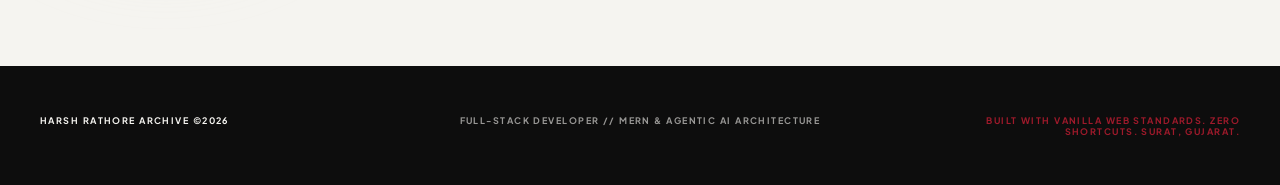
==== commit aa263e5c: "refactor(hero): rewrite hero lead paragraph to personal developer intro without project mentions" ====
--- a/index.html
+++ b/index.html
@@ -214,7 +214,7 @@
         <!-- MERN + AI Editorial Statement Area -->
         <div class="hero-statement-area" style="position: relative;">
           <p class="editorial-lead-para">
-            Architecting production-grade web platforms, audiophile music players (<strong>Dropify</strong> for Android &amp; Windows), and <span class="italic-serif text-accent">autonomous AI engineering</span>. Deeply specializing in the <strong>MERN ecosystem</strong>—constructing resilient distributed backends, reactive React frontends, high-performance audio DSP pipelines, and low-latency LLM agents.
+            I am a <strong>Full-Stack MERN Developer &amp; AI Systems Engineer</strong> based in Surat, Gujarat. Dedicated to architecting scalable, production-grade web platforms, high-throughput REST APIs, and <span class="italic-serif text-accent">autonomous AI-accelerated workflows</span>. Deeply specializing in the <strong>MERN ecosystem</strong>—engineering resilient Node.js backends, reactive React frontends, and bridging intuitive human experiences with robust, scalable software architecture.
           </p>
           <div class="cta-strip">
             <a href="#projects" class="editorial-btn magnetic-element">
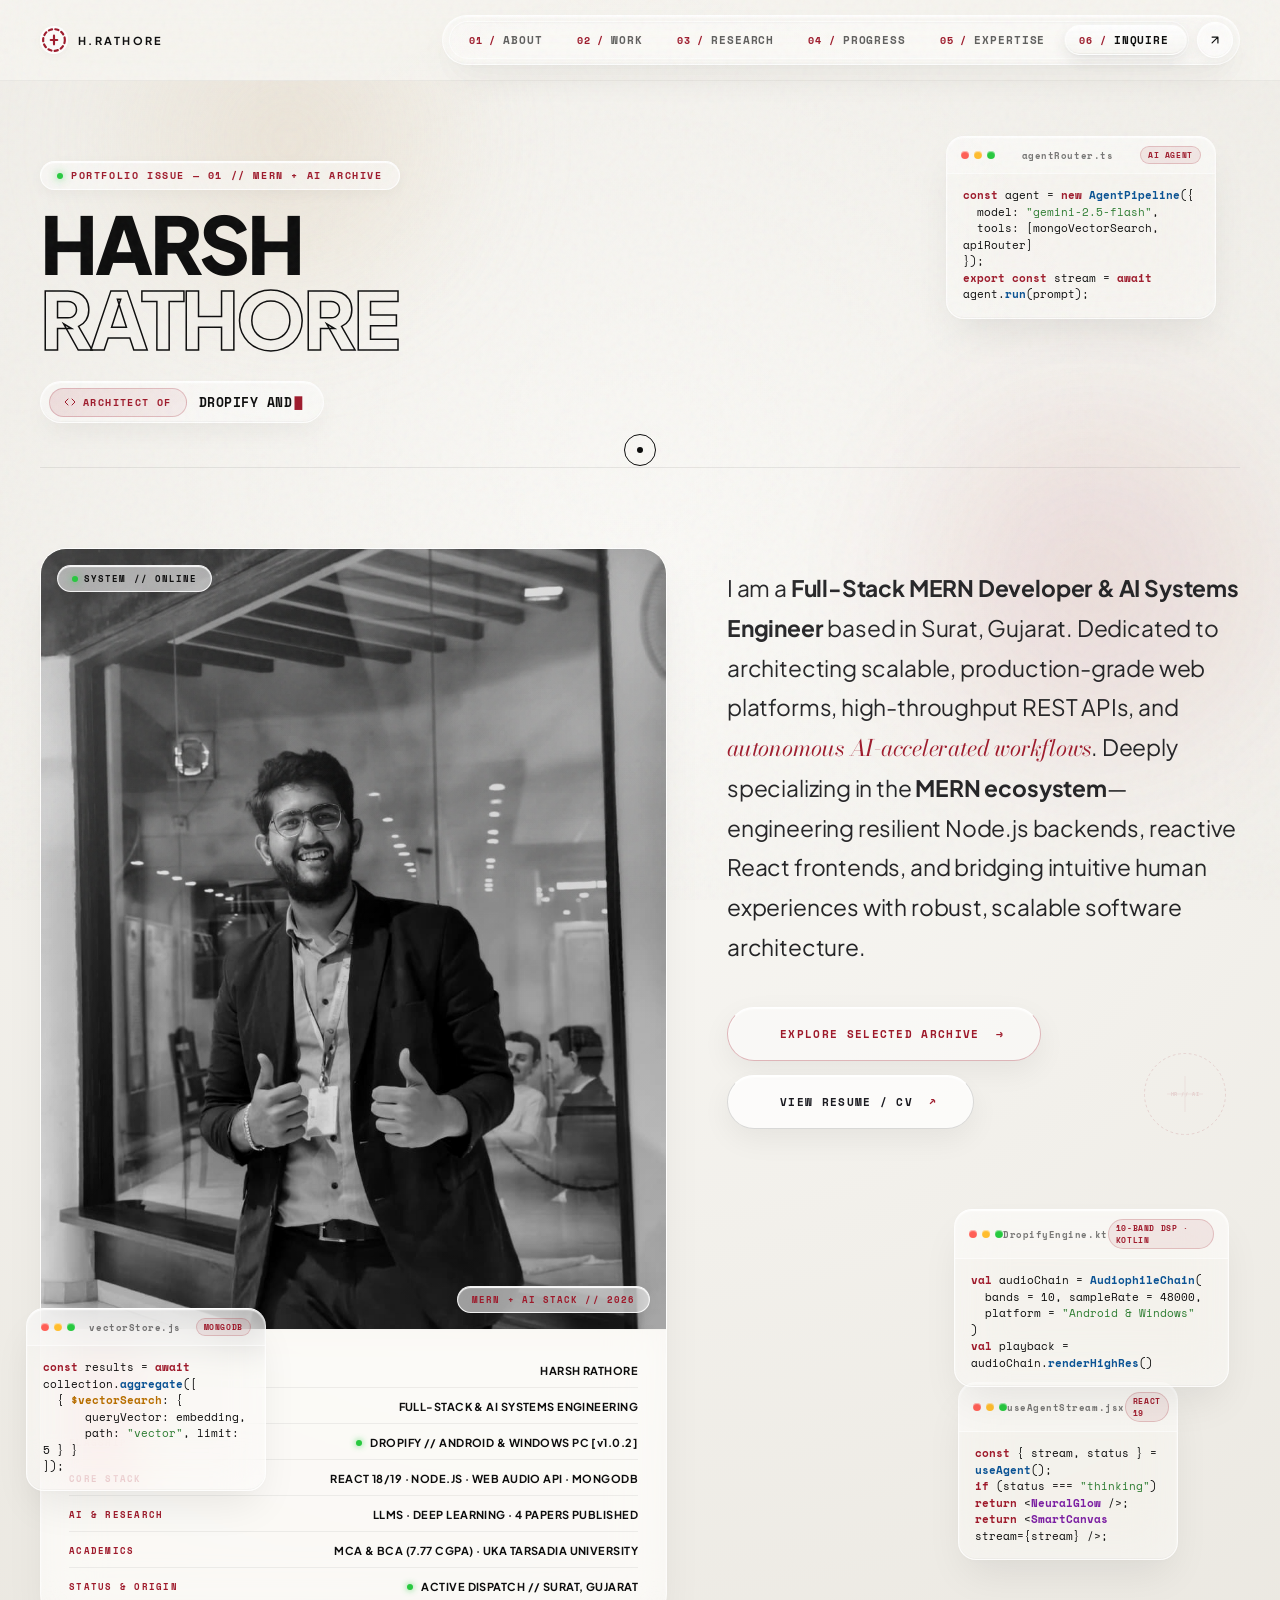
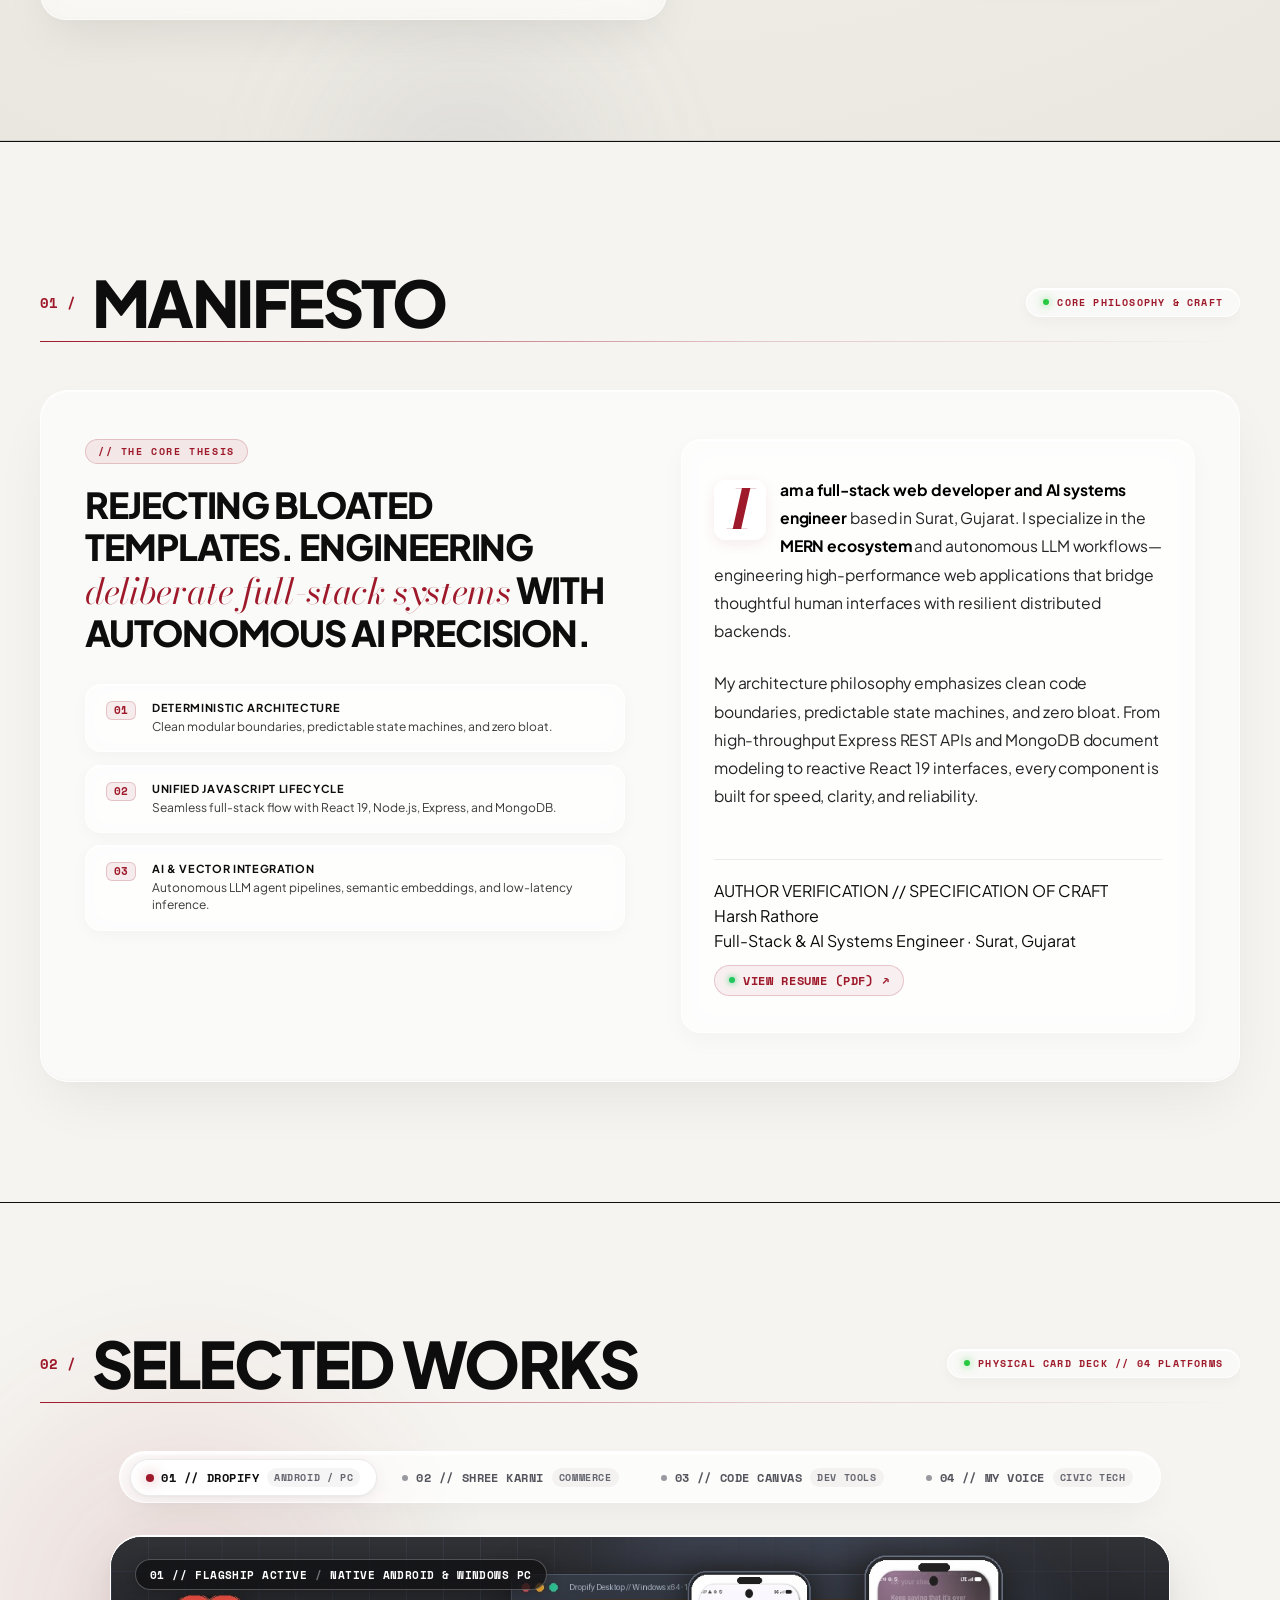
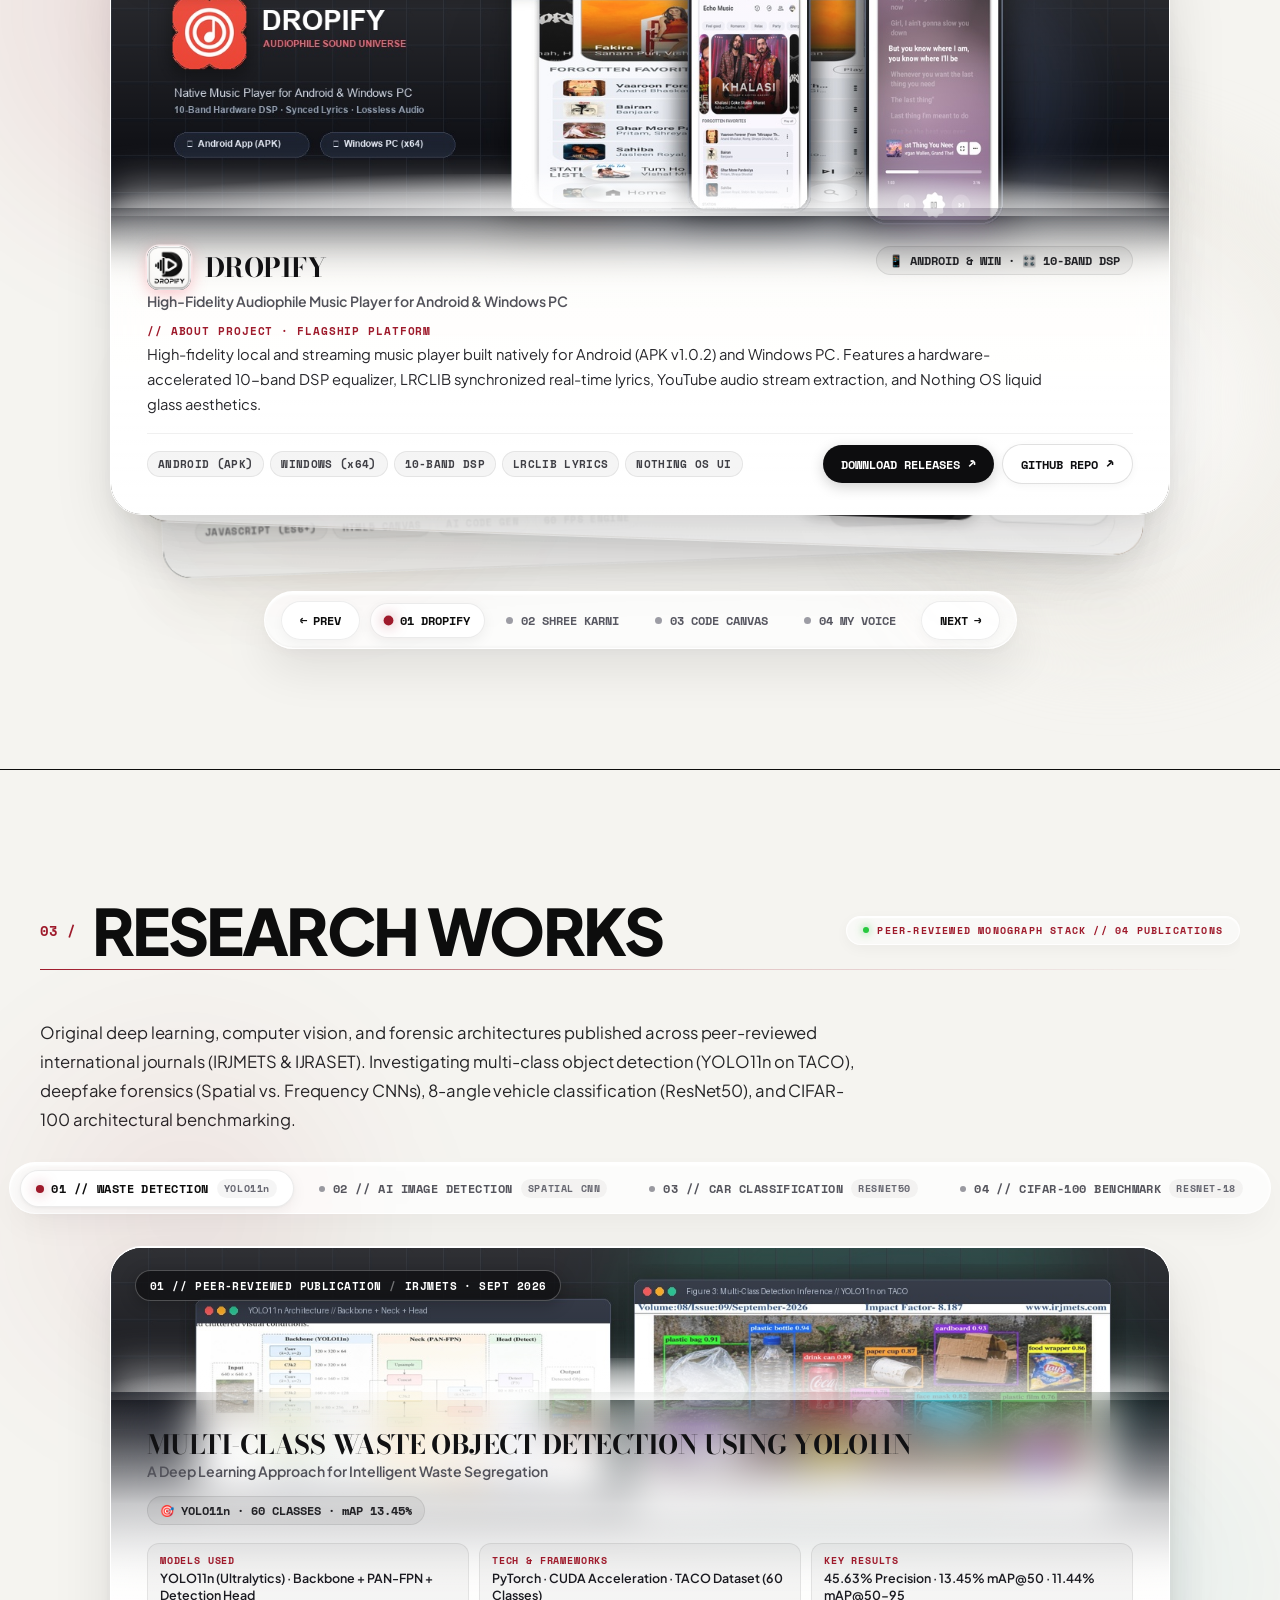
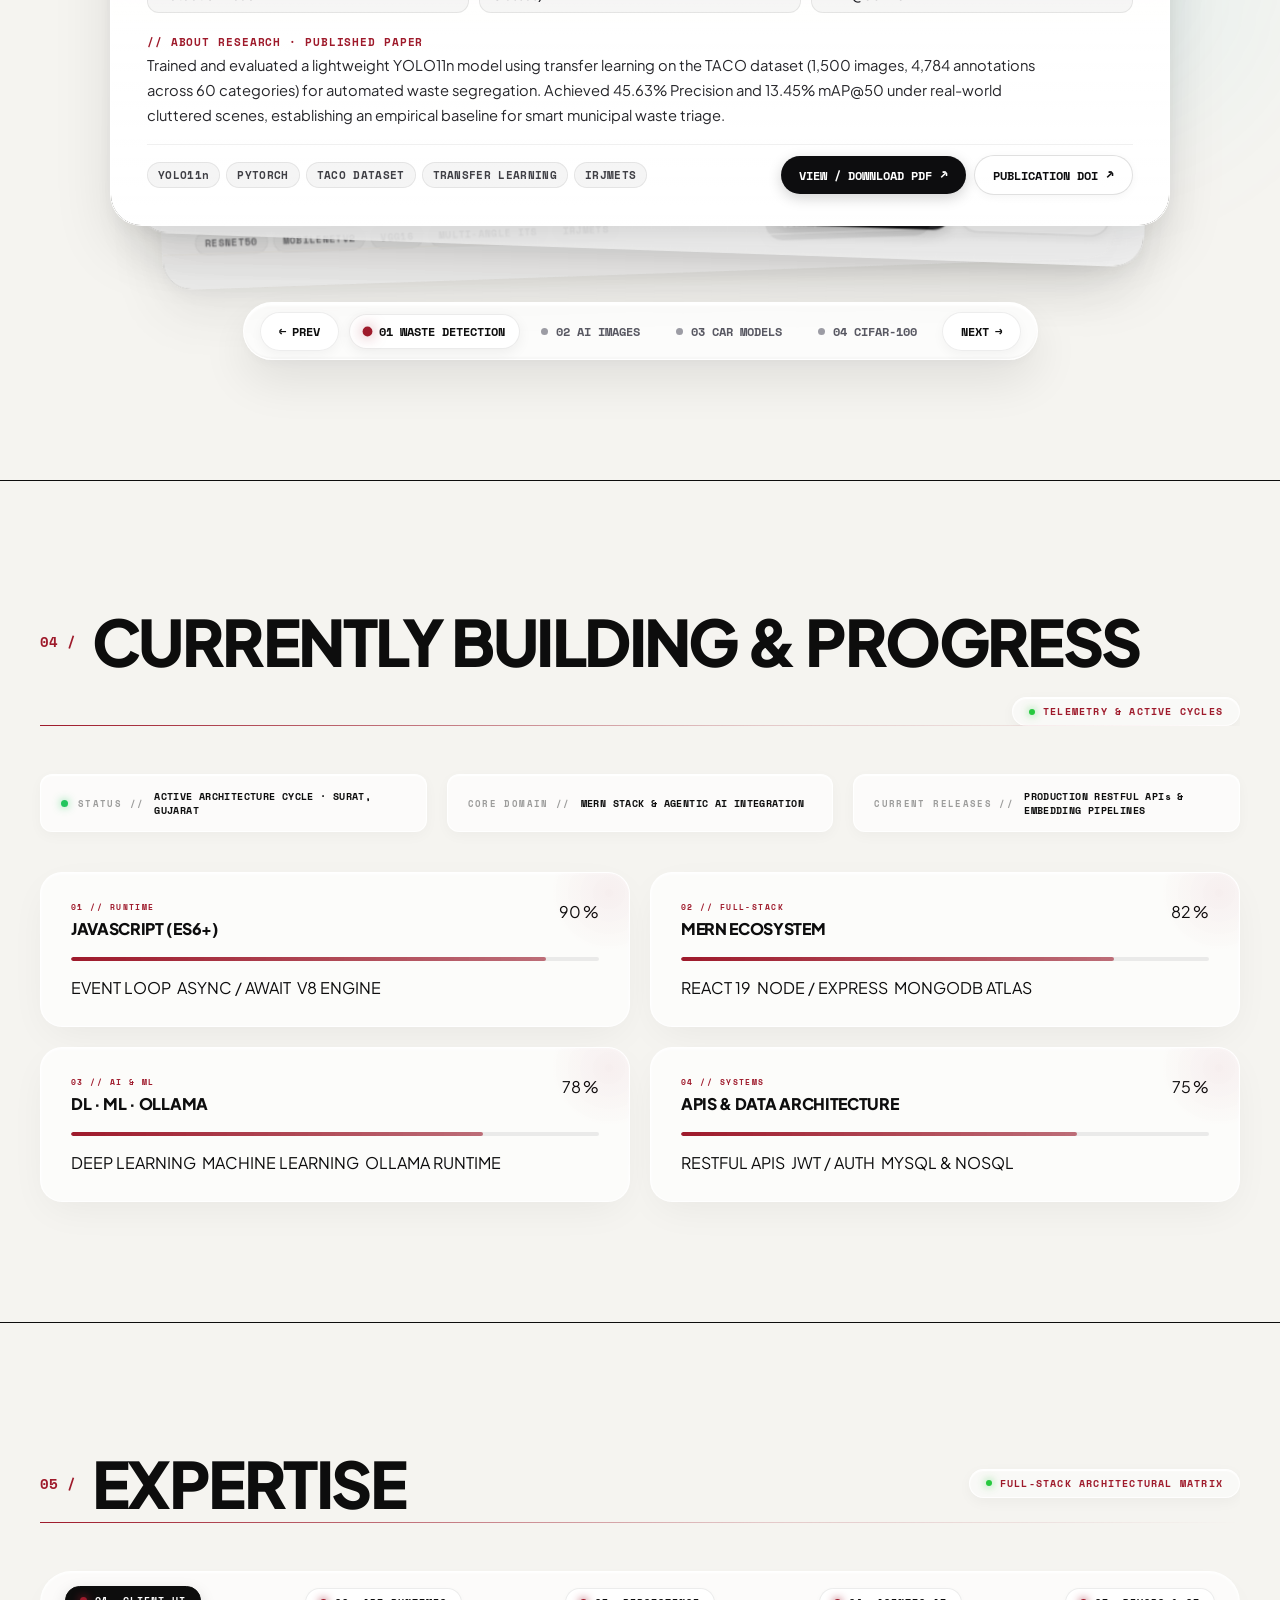
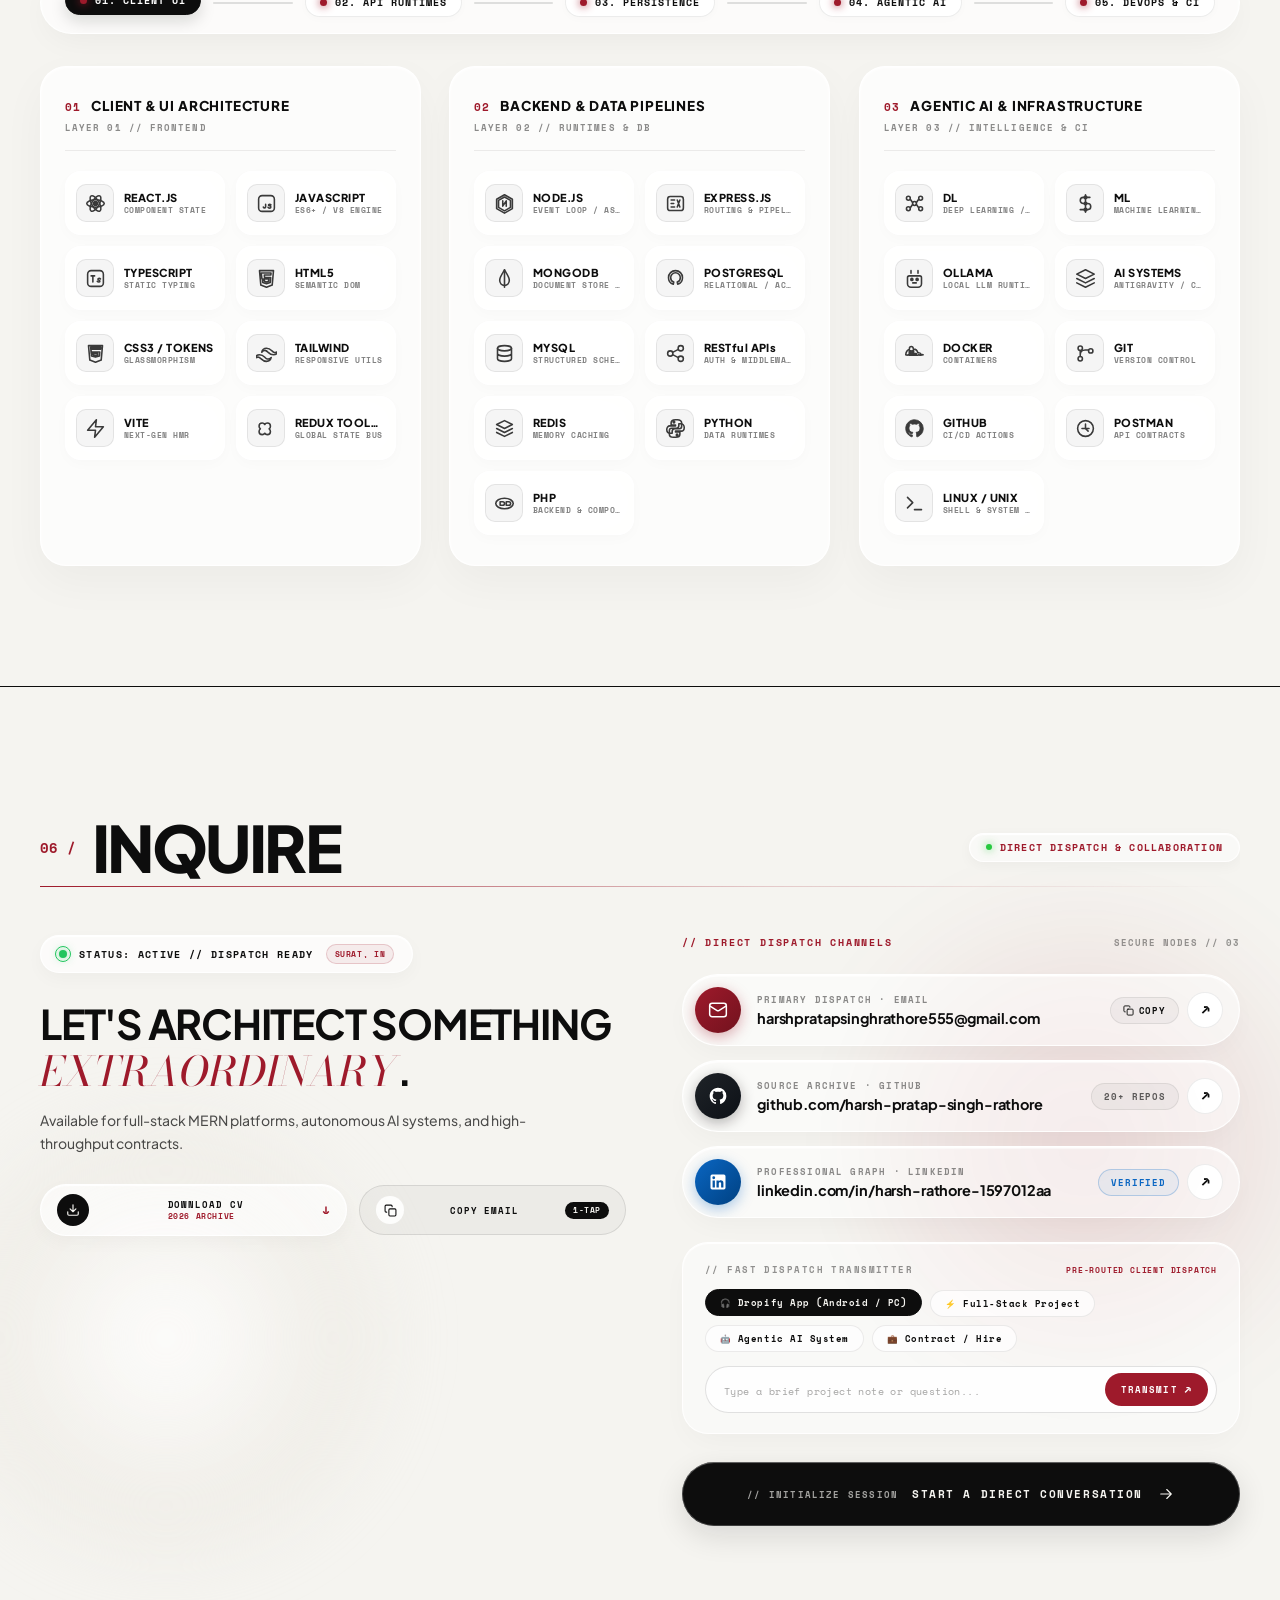
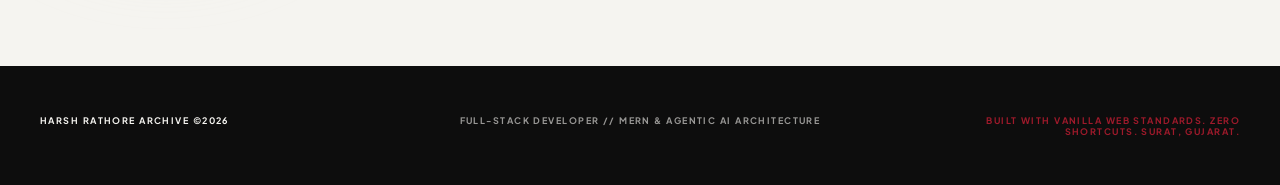
==== commit e475780f: "fix(mobile): completely redesign mobile cards with dedicated photo headers, non-wrapping badges, sid" ====
--- a/index.html
+++ b/index.html
@@ -92,6 +92,13 @@
             </svg>
           </span>
           <span class="brand-text">H.RATHORE</span>
+        </a>
+
+        <!-- Mobile Header Quick Resume Pill (Visible on mobile & tablet) -->
+        <a href="Harsh_Rathore_Resume.pdf" target="_blank" rel="noopener noreferrer" class="header-mobile-cv-pill" aria-label="View Harsh Rathore Resume">
+          <span class="mobile-cv-dot"></span>
+          <span>CV</span>
+          <span class="mobile-cv-arr">↗</span>
         </a>
 
         <!-- Desktop Navigation: iOS Liquid Glass Floating Dock with Elastic Stretching Capsule -->
@@ -498,7 +505,7 @@
                 </div>
 
                 <div class="smoky-about-block">
-                  <span class="smoky-about-eyebrow">// ABOUT PROJECT · HARSH'S #1 MAIN WORKING PROJECT</span>
+                  <span class="smoky-about-eyebrow">// ABOUT PROJECT · FLAGSHIP PLATFORM</span>
                   <p class="smoky-about-copy">
                     High-fidelity local and streaming music player built natively for Android (APK v1.0.2) and Windows PC. Features a hardware-accelerated 10-band DSP equalizer, LRCLIB synchronized real-time lyrics, YouTube audio stream extraction, and Nothing OS liquid glass aesthetics.
                   </p>
--- a/style.css
+++ b/style.css
@@ -2489,7 +2489,46 @@
   box-shadow: 0 0 10px rgba(158, 26, 43, 0.55);
 }
 
-/* ── Responsive Specifications for Smartphones & Tablets ── */
+/* ── Mobile Header Quick Resume Pill ── */
+.header-mobile-cv-pill {
+  display: none;
+}
+
+@media (max-width: 1024px) {
+  .header-mobile-cv-pill {
+    display: inline-flex;
+    align-items: center;
+    gap: 6px;
+    padding: 6px 14px;
+    background: rgba(255, 255, 255, 0.72);
+    backdrop-filter: blur(20px) saturate(180%);
+    -webkit-backdrop-filter: blur(20px) saturate(180%);
+    border: 1px solid rgba(158, 26, 43, 0.28);
+    border-radius: 9999px;
+    font-family: var(--font-mono);
+    font-size: 0.70rem;
+    font-weight: 700;
+    color: var(--accent-color, #9e1a2b);
+    text-decoration: none;
+    letter-spacing: 0.08em;
+    transition: all 0.25s ease;
+    box-shadow: 0 4px 14px rgba(158, 26, 43, 0.10);
+  }
+  .header-mobile-cv-pill:active {
+    transform: scale(0.95);
+  }
+  .mobile-cv-dot {
+    width: 6px;
+    height: 6px;
+    border-radius: 50%;
+    background: #22c55e;
+    box-shadow: 0 0 6px #22c55e;
+  }
+}
+
+/* ══════════════════════════════════════════════════════════════
+   MOBILE CARDS & DECK ARCHITECTURE (TABLET & SMARTPHONE)
+   ══════════════════════════════════════════════════════════════ */
 @media (max-width: 1024px) {
   .card-stack-viewport {
     max-width: 95%;
@@ -2497,65 +2536,397 @@
 }
 
 @media (max-width: 768px) {
+  /* 1. Viewport & Stack Height: Roomy, balanced, zero vertical overflow */
   .card-stack-viewport {
-    min-height: 590px;
-    margin-top: 24px;
+    width: 100%;
+    max-width: 100%;
+    min-height: 565px;
+    margin-top: 18px;
+    padding: 0 4px;
   }
 
   .card-stack-deck {
-    height: 590px;
-  }
-
+    position: relative;
+    width: 100%;
+    height: 565px;
+  }
+
+  /* Research stack has technical specifications (models, tech, metrics) */
+  #researchStackViewport {
+    min-height: 605px;
+  }
+
+  #researchStackViewport .card-stack-deck {
+    height: 605px;
+  }
+
+  /* 2. The Physical Deck Card: Clean vertical split structure */
   .deck-card {
-    height: 560px;
+    position: absolute;
+    top: 0;
+    left: 0;
+    width: 100%;
+    height: 530px;
     border-radius: 24px;
-  }
-
+    display: flex;
+    flex-direction: column;
+    overflow: hidden;
+    background: #ffffff;
+    border: 1px solid rgba(13, 13, 16, 0.08);
+    box-shadow: 0 16px 40px rgba(0, 0, 0, 0.08), 0 4px 12px rgba(0, 0, 0, 0.04);
+  }
+
+  #researchStackViewport .deck-card {
+    height: 570px;
+  }
+
+  /* Smooth 3D deck stack offsets for mobile */
+  .deck-card.stack-pos-1 {
+    transform: translate3d(0, 16px, 0) scale(0.96) rotate(1.5deg);
+    opacity: 0.85;
+  }
+
+  .deck-card.stack-pos-2 {
+    transform: translate3d(0, 32px, 0) scale(0.92) rotate(-1.5deg);
+    opacity: 0.65;
+  }
+
+  /* 3. Top Photo Header: Dedicated height, never covered or washed out */
+  .deck-card-media-box {
+    position: relative;
+    width: 100%;
+    height: 160px;
+    min-height: 160px;
+    max-height: 160px;
+    flex-shrink: 0;
+    overflow: hidden;
+    background: #0d0d0f;
+  }
+
+  #researchStackViewport .deck-card-media-box {
+    height: 145px;
+    min-height: 145px;
+    max-height: 145px;
+  }
+
+  .deck-card-photo {
+    width: 100%;
+    height: 100%;
+    object-fit: cover;
+    object-position: center top;
+  }
+
+  /* 4. Top Floating Badge: Crisp, single-line, zero awkward wrapping */
+  .deck-card-floating-badge {
+    position: absolute;
+    top: 10px;
+    left: 10px;
+    display: inline-flex;
+    align-items: center;
+    gap: 6px;
+    padding: 4px 10px;
+    max-width: calc(100% - 20px);
+    background: rgba(13, 13, 15, 0.80);
+    backdrop-filter: blur(20px) saturate(180%);
+    -webkit-backdrop-filter: blur(20px) saturate(180%);
+    border: 1px solid rgba(255, 255, 255, 0.25);
+    border-radius: 9999px;
+    font-size: 0.62rem;
+    font-weight: 700;
+    letter-spacing: 0.04em;
+    white-space: nowrap;
+    overflow: hidden;
+    text-overflow: ellipsis;
+    box-sizing: border-box;
+  }
+
+  .badge-bubble-idx {
+    font-weight: 800;
+    color: rgba(255, 255, 255, 0.7);
+  }
+
+  .badge-bubble-live {
+    display: inline-flex;
+    align-items: center;
+    gap: 5px;
+    color: #ffffff;
+    font-weight: 700;
+    white-space: nowrap;
+  }
+
+  .badge-bubble-sep {
+    opacity: 0.4;
+  }
+
+  .badge-bubble-meta {
+    color: rgba(255, 255, 255, 0.85);
+    overflow: hidden;
+    text-overflow: ellipsis;
+    white-space: nowrap;
+    max-width: 145px;
+  }
+
+  /* 5. Content Pane: Natural flow below photo, NOT an absolute overlay! */
   .deck-card-smoky-shade {
-    padding: 24px 20px 20px 20px;
+    position: relative;
+    top: auto;
+    bottom: auto;
+    left: auto;
+    right: auto;
+    flex: 1;
+    width: 100%;
+    min-height: 0;
+    padding: 13px 15px 13px 15px;
+    background: #ffffff;
+    border-top: 1px solid rgba(13, 13, 16, 0.06);
+    box-shadow: none;
+    backdrop-filter: none;
+    -webkit-backdrop-filter: none;
     border-bottom-left-radius: 24px;
     border-bottom-right-radius: 24px;
-    gap: 10px;
+    display: flex;
+    flex-direction: column;
+    justify-content: space-between;
+    gap: 7px;
+    overflow-y: auto;
+    -webkit-overflow-scrolling: touch;
+    overscroll-behavior-y: contain;
+  }
+
+  .deck-card-smoky-shade::-webkit-scrollbar {
+    width: 3px;
+  }
+  .deck-card-smoky-shade::-webkit-scrollbar-thumb {
+    background: rgba(13, 13, 16, 0.15);
+    border-radius: 4px;
+  }
+
+  .smoky-mist-aurora {
+    display: none;
+  }
+
+  .smoky-content-flow {
+    display: flex;
+    flex-direction: column;
+    gap: 7px;
+    min-height: 100%;
+    justify-content: space-between;
+  }
+
+  /* Brand row & titles */
+  .smoky-title-strip {
+    display: flex;
+    align-items: flex-start;
+    justify-content: space-between;
+    gap: 8px;
+    flex-wrap: nowrap;
+  }
+
+  .card-brand-row {
+    display: flex;
+    align-items: center;
+    gap: 8px;
+  }
+
+  .card-brand-logo-img {
+    width: 25px;
+    height: 25px;
+    border-radius: 6px;
+    flex-shrink: 0;
   }
 
   .smoky-card-heading {
-    font-size: 1.35rem;
+    font-size: 1.20rem;
+    line-height: 1.15;
+    letter-spacing: -0.01em;
+  }
+
+  #researchStackViewport .smoky-card-heading {
+    font-size: 1.05rem;
+    line-height: 1.22;
   }
 
   .smoky-card-subheading {
-    font-size: 0.80rem;
+    font-size: 0.74rem;
+    line-height: 1.3;
+    color: #52525a;
+    margin-top: 1px;
+  }
+
+  #researchStackViewport .smoky-card-subheading {
+    font-size: 0.68rem;
+  }
+
+  .smoky-telemetry-badge {
+    padding: 3px 8px;
+    font-size: 0.60rem;
+    font-weight: 700;
+    white-space: nowrap;
+    border-radius: 9999px;
+  }
+
+  /* About block */
+  .smoky-about-block {
+    display: flex;
+    flex-direction: column;
+    gap: 2px;
+  }
+
+  .smoky-about-eyebrow {
+    font-size: 0.58rem;
+    letter-spacing: 0.07em;
+    white-space: nowrap;
+    overflow: hidden;
+    text-overflow: ellipsis;
   }
 
   .smoky-about-copy {
-    font-size: 0.84rem;
-    line-height: 1.55;
-  }
-
+    font-size: 0.77rem;
+    line-height: 1.42;
+    color: #2b2b30;
+    display: -webkit-box;
+    -webkit-line-clamp: 4;
+    -webkit-box-orient: vertical;
+    overflow: hidden;
+  }
+
+  /* 6. Research Technical Specification Boxes */
+  .research-spec-grid {
+    display: grid;
+    grid-template-columns: 1fr;
+    gap: 4px;
+    margin: 2px 0 4px 0;
+  }
+
+  .research-spec-box {
+    padding: 4px 8px;
+    border-radius: 8px;
+    gap: 1px;
+    background: rgba(13, 13, 16, 0.03);
+    border: 1px solid rgba(13, 13, 16, 0.07);
+  }
+
+  .spec-box-label {
+    font-size: 0.56rem;
+    letter-spacing: 0.06em;
+  }
+
+  .spec-box-value {
+    font-size: 0.68rem;
+    line-height: 1.24;
+    color: #1a1a20;
+  }
+
+  /* 7. Footer Strip: Tags on top, Actions side-by-side */
+  .smoky-footer-strip {
+    display: flex;
+    flex-direction: column;
+    align-items: stretch;
+    gap: 7px;
+    margin-top: 3px;
+    padding-top: 7px;
+    border-top: 1px solid rgba(0, 0, 0, 0.06);
+  }
+
+  .smoky-tags-cluster {
+    display: flex;
+    align-items: center;
+    gap: 4px;
+    flex-wrap: wrap;
+  }
+
+  .smoky-pill-tag {
+    font-size: 0.57rem;
+    padding: 2px 6.5px;
+    border-radius: 9999px;
+    line-height: 1.2;
+    letter-spacing: 0.02em;
+  }
+
+  /* 8. Action Buttons: Side-by-side 50/50 flex row (NEVER cut off) */
+  .smoky-actions-group {
+    display: flex;
+    flex-direction: row;
+    align-items: center;
+    gap: 7px;
+    width: 100%;
+  }
+
+  .bubble-glass-action-btn {
+    flex: 1;
+    min-width: 0;
+    padding: 9px 8px;
+    font-size: 0.68rem;
+    font-weight: 700;
+    justify-content: center;
+    text-align: center;
+    white-space: nowrap;
+    border-radius: 9999px;
+    box-sizing: border-box;
+  }
+
+  .bubble-glass-action-btn span:first-child {
+    overflow: hidden;
+    text-overflow: ellipsis;
+    white-space: nowrap;
+  }
+
+  /* 9. Jump Selector Bubble Bar */
   .bubble-jump-bar-wrap {
     overflow-x: auto;
     justify-content: flex-start;
-    padding-bottom: 6px;
+    padding: 2px 0 8px 0;
+    -webkit-overflow-scrolling: touch;
+    scrollbar-width: none;
+    -ms-overflow-style: none;
+  }
+
+  .bubble-jump-bar-wrap::-webkit-scrollbar {
+    display: none;
   }
 
   .bubble-jump-bar {
-    max-width: 100%;
-    padding: 5px 6px;
+    max-width: none;
+    padding: 4px 6px;
+    gap: 6px;
+  }
+
+  .bubble-jump-pill {
+    flex-shrink: 0;
+    padding: 5px 9px;
+    font-size: 0.65rem;
+    gap: 4px;
+  }
+
+  .jump-pill-idx {
+    font-size: 0.58rem;
+  }
+
+  .jump-pill-badge {
+    font-size: 0.54rem;
+    padding: 1px 4.5px;
+  }
+
+  /* 10. Floating Bubble Deck Controls below card */
+  .floating-bubble-dock-wrap {
+    margin: 18px auto 26px auto;
   }
 
   .floating-bubble-dock {
     width: 100%;
-    max-width: 380px;
+    max-width: 320px;
     justify-content: space-between;
-    padding: 6px 8px;
+    padding: 5px 8px;
+    border-radius: 9999px;
   }
 
   .bubble-nav-btn {
-    padding: 8px 14px;
-    font-size: 0.70rem;
+    padding: 7px 11px;
+    font-size: 0.66rem;
   }
 
   .bubble-droplet-pill {
-    padding: 6px 10px;
+    padding: 5px 7px;
   }
 
   .droplet-label {
@@ -2563,41 +2934,116 @@
   }
 
   .droplet-water-orb {
-    width: 9px;
-    height: 9px;
-  }
-}
-
+    width: 8px;
+    height: 8px;
+  }
+}
+
+/* ══════════════════════════════════════════════════════════════
+   SMARTPHONE VIEWPORTS (< 480px / iPhone 12-16 / Galaxy S)
+   ══════════════════════════════════════════════════════════════ */
 @media (max-width: 480px) {
   .card-stack-viewport {
-    min-height: 610px;
+    min-height: 545px;
+    margin-top: 14px;
   }
 
   .card-stack-deck {
-    height: 610px;
+    height: 545px;
   }
 
   .deck-card {
-    height: 580px;
+    height: 510px;
+    border-radius: 20px;
+  }
+
+  #researchStackViewport {
+    min-height: 585px;
+  }
+
+  #researchStackViewport .card-stack-deck {
+    height: 585px;
+  }
+
+  #researchStackViewport .deck-card {
+    height: 550px;
+  }
+
+  .deck-card-media-box {
+    height: 150px;
+    min-height: 150px;
+    max-height: 150px;
+  }
+
+  #researchStackViewport .deck-card-media-box {
+    height: 135px;
+    min-height: 135px;
+    max-height: 135px;
+  }
+
+  .deck-card-floating-badge {
+    top: 8px;
+    left: 8px;
+    padding: 3.5px 8px;
+    font-size: 0.58rem;
+    gap: 4px;
+  }
+
+  .badge-bubble-meta {
+    max-width: 105px;
+  }
+
+  .deck-card-smoky-shade {
+    padding: 12px 14px 12px 14px;
+    border-bottom-left-radius: 20px;
+    border-bottom-right-radius: 20px;
+    gap: 6px;
+  }
+
+  .smoky-card-heading {
+    font-size: 1.15rem;
+  }
+
+  #researchStackViewport .smoky-card-heading {
+    font-size: 0.98rem;
+    line-height: 1.20;
+  }
+
+  .smoky-card-subheading {
+    font-size: 0.70rem;
+  }
+
+  #researchStackViewport .smoky-card-subheading {
+    font-size: 0.65rem;
+  }
+
+  .smoky-about-copy {
+    font-size: 0.75rem;
+    line-height: 1.40;
+    -webkit-line-clamp: 3;
   }
 
   .smoky-telemetry-badge {
-    display: none;
-  }
-
-  .smoky-footer-strip {
-    flex-direction: column;
-    align-items: flex-start;
-    gap: 10px;
-  }
-
-  .smoky-actions-group {
-    width: 100%;
+    display: none; /* Hide on extra-small screens to preserve title space */
   }
 
   .bubble-glass-action-btn {
-    width: 100%;
-    justify-content: center;
+    padding: 8px 6px;
+    font-size: 0.64rem;
+    gap: 5px;
+  }
+}
+
+/* Extra-narrow smartphones (< 360px) */
+@media (max-width: 360px) {
+  .badge-bubble-sep,
+  .badge-bubble-meta {
+    display: none; /* Show only "01 // ACTIVE" */
+  }
+
+  .bubble-glass-action-btn {
+    font-size: 0.60rem;
+    padding: 7px 4px;
   }
 }
 
@@ -4693,50 +5139,42 @@
 
   /* Section headers */
   .section-header-brutalist {
-    margin-bottom: 28px;
+    margin-bottom: 24px;
     padding-bottom: 8px;
   }
 
-  /* Project Deck Mobile Optimization */
-  .projects-deck-wrapper {
-    height: 860px;
-  }
-
-  .card-inner-grid {
-    grid-template-rows: 220px 1fr;
-  }
-
-  .card-info-pane {
-    padding: 18px 16px 22px;
-  }
-
-  .card-project-title {
-    font-size: 1.35rem;
-  }
-
-  .card-action-bar {
+  /* Spec sheet adjustments on small screens */
+  .spec-row {
+    flex-direction: column;
+    align-items: flex-start;
+    gap: 2px;
+    padding: 7px 0;
+  }
+
+  .spec-term {
+    font-size: 8px;
+  }
+
+  .spec-val {
+    font-size: 10px;
+    line-height: 1.35;
+    word-break: break-word;
+  }
+
+  /* Full-width touch-friendly CTA buttons */
+  .cta-strip {
+    display: flex;
     flex-direction: column;
     width: 100%;
-    gap: 8px;
-  }
-
-  .btn-card-primary,
-  .btn-card-secondary {
+    gap: 10px;
+  }
+
+  .editorial-btn {
     width: 100%;
     justify-content: center;
-  }
-
-  .deck-nav-capsule {
-    gap: 8px;
-    padding: 6px 10px;
-    max-width: 100%;
-    flex-wrap: wrap;
-    justify-content: center;
-  }
-
-  .deck-nav-btn {
-    padding: 6px 12px;
+    padding: 13px 20px;
     font-size: 10px;
+    box-sizing: border-box;
   }
 
   .contact-channel-item {
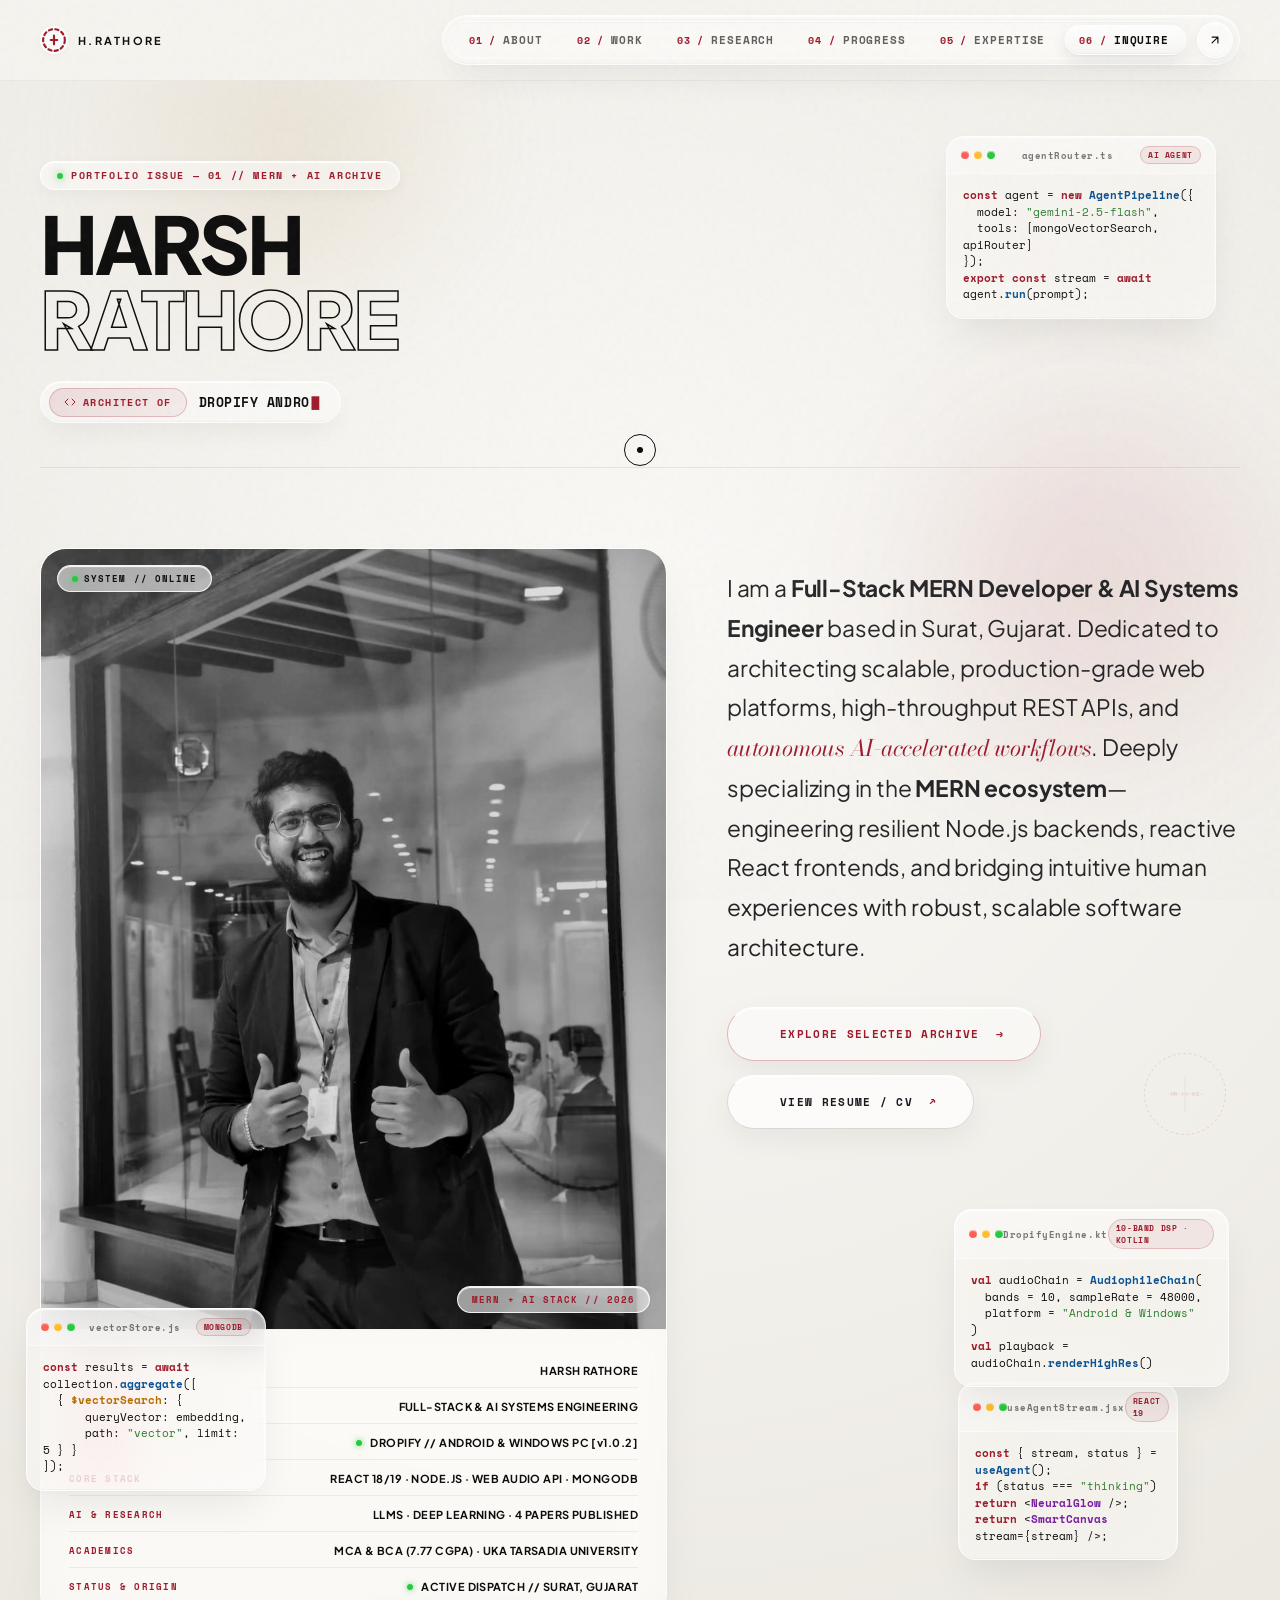
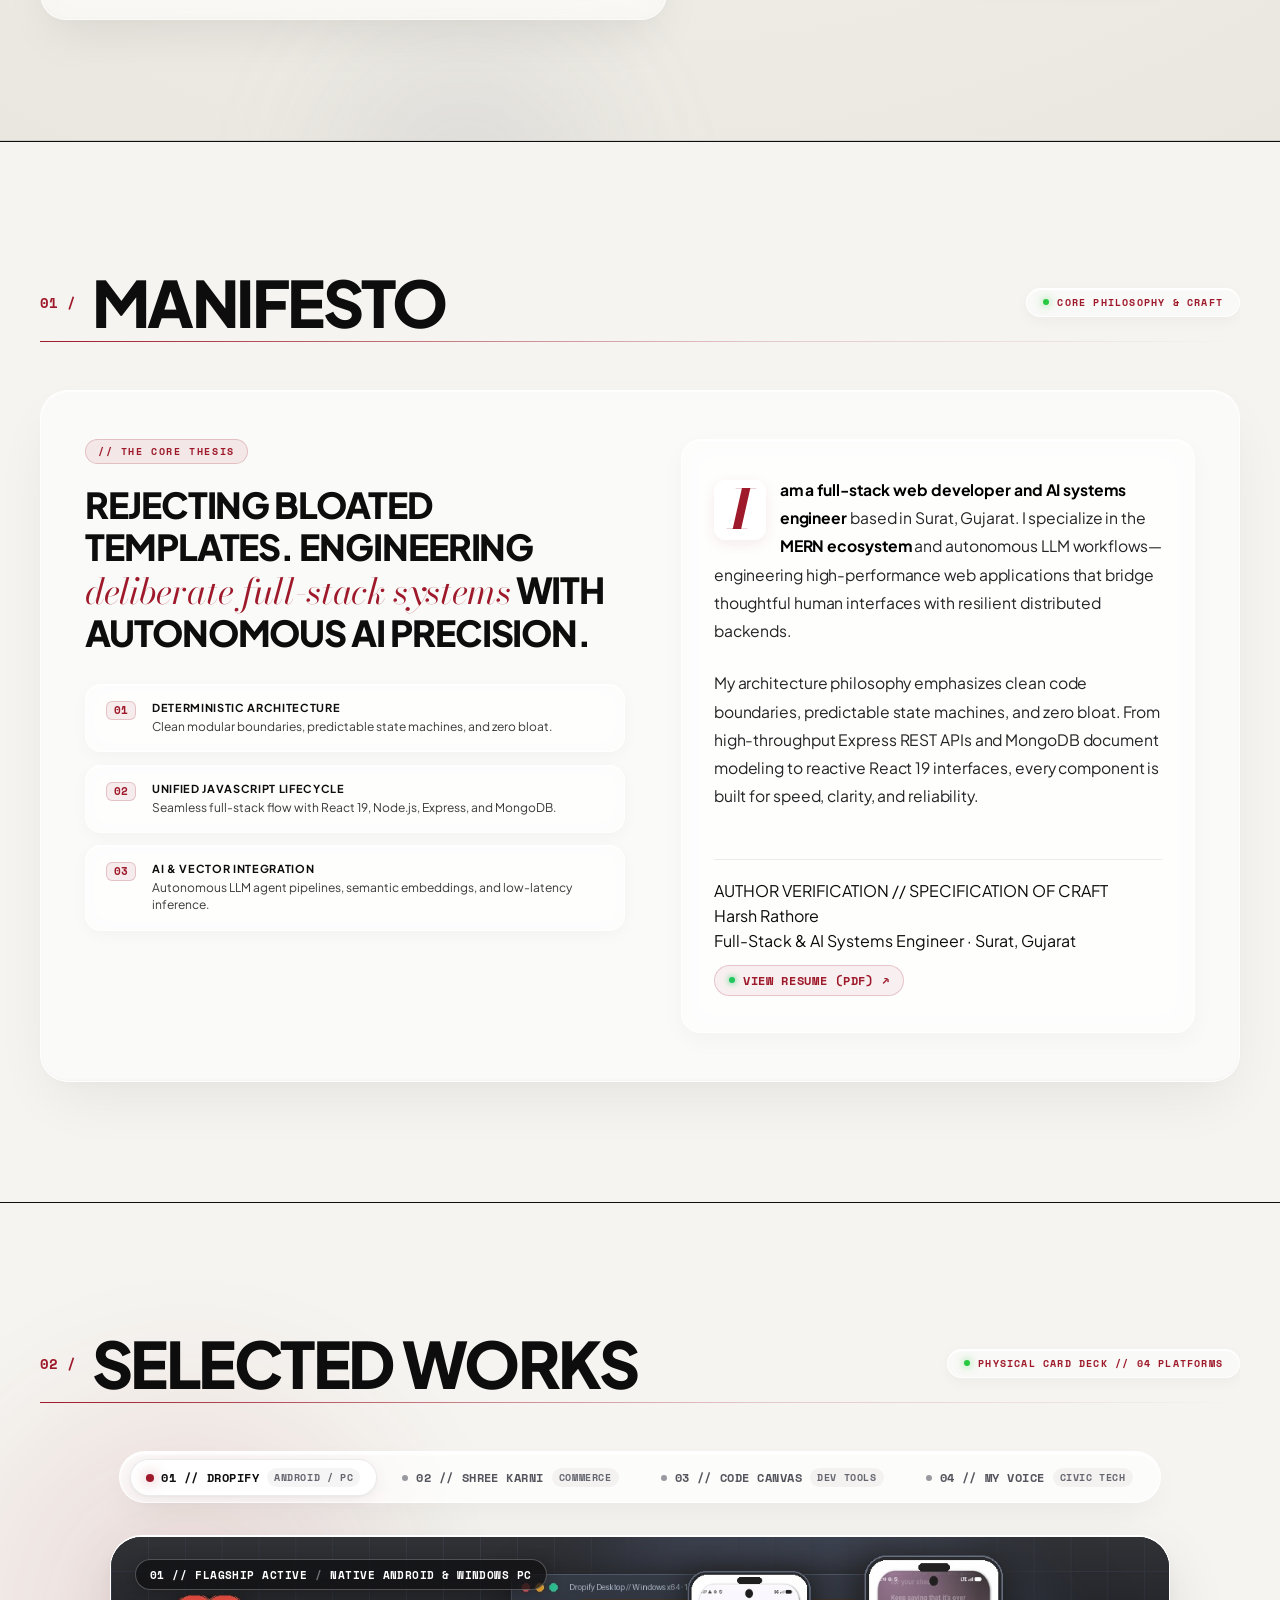
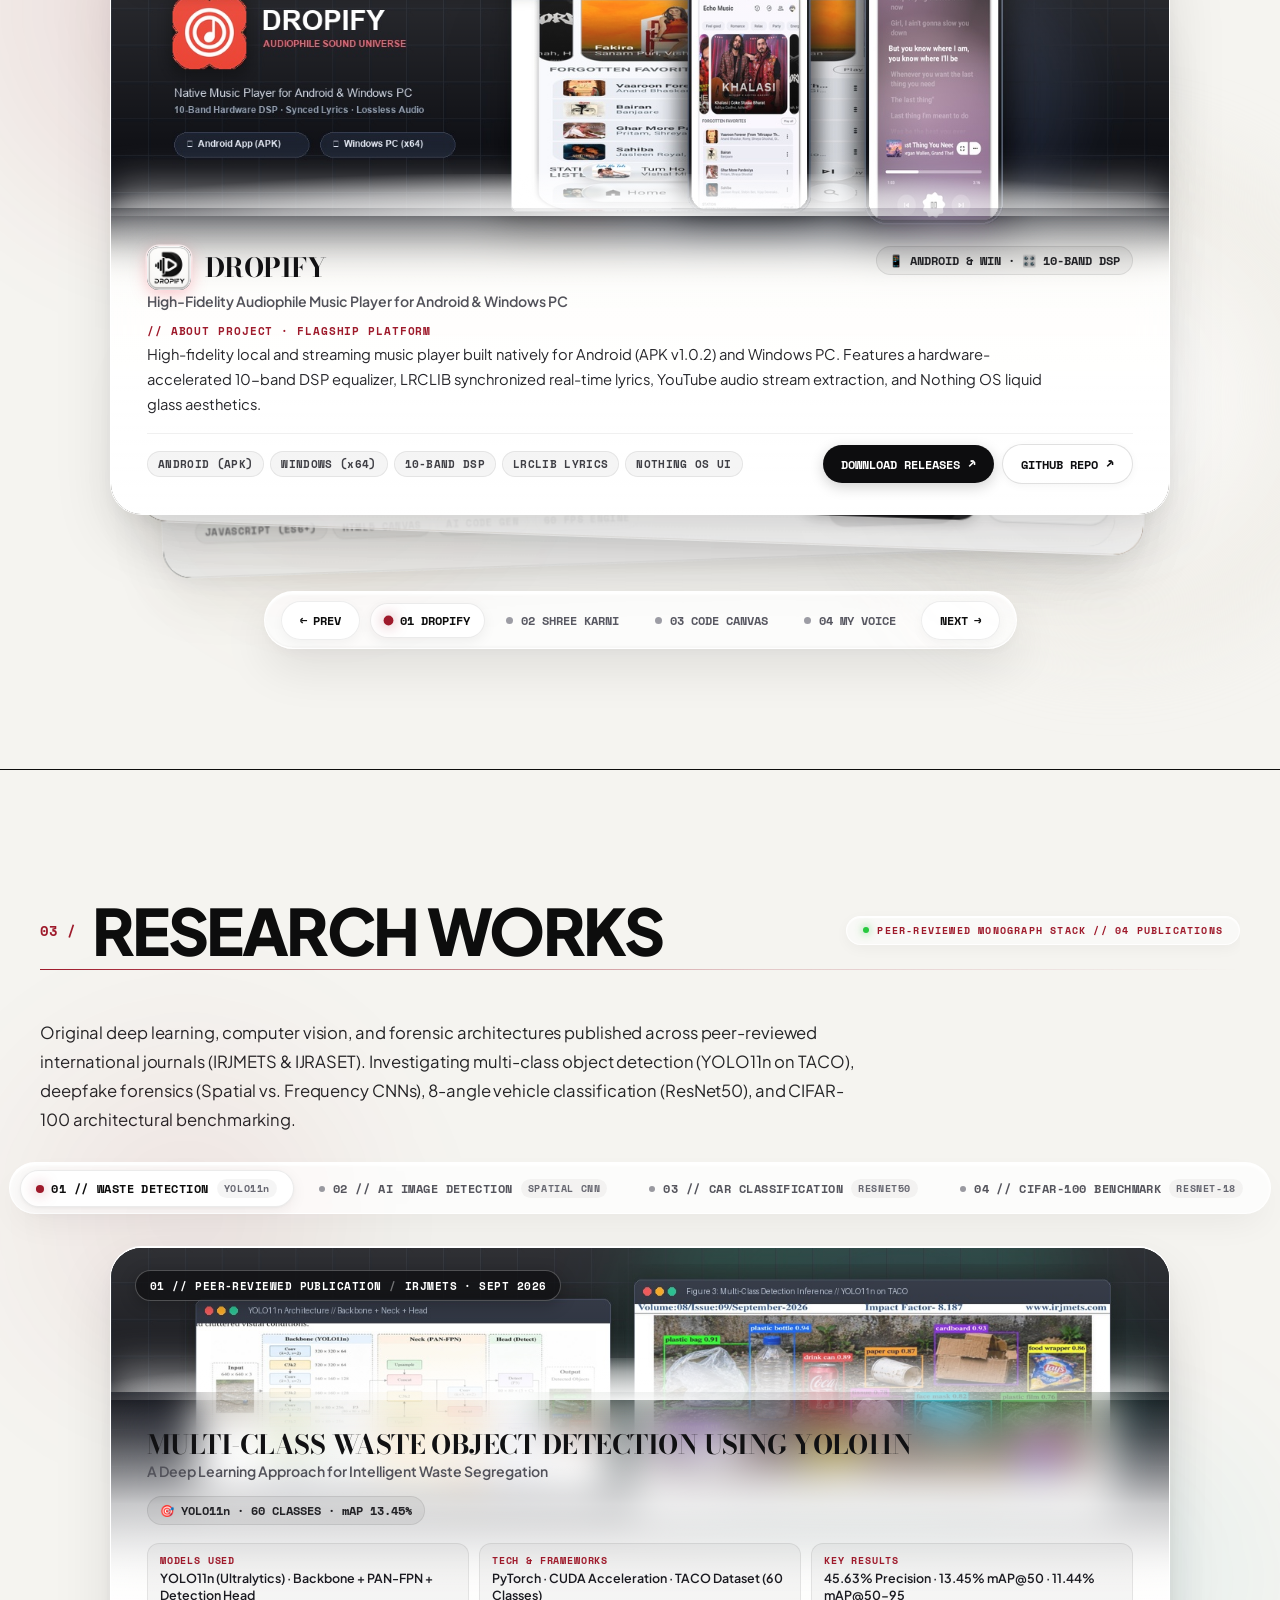
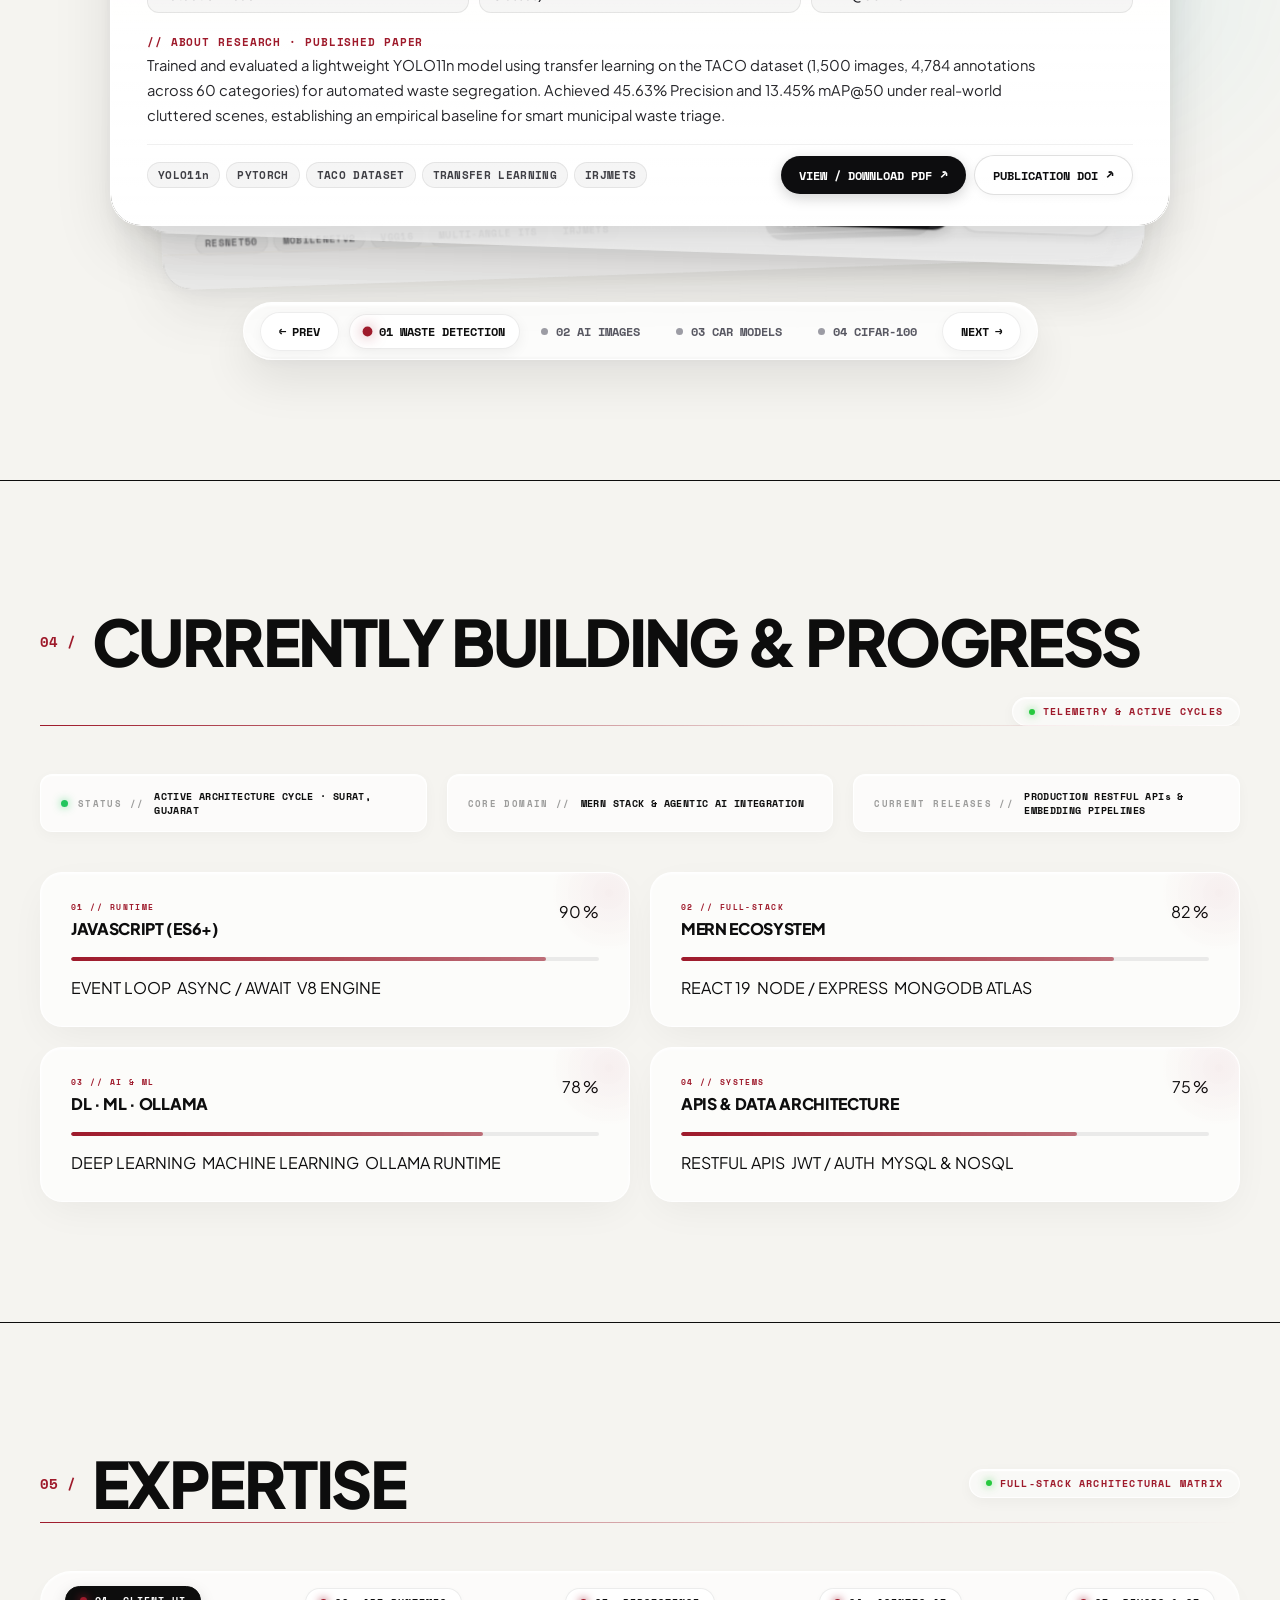
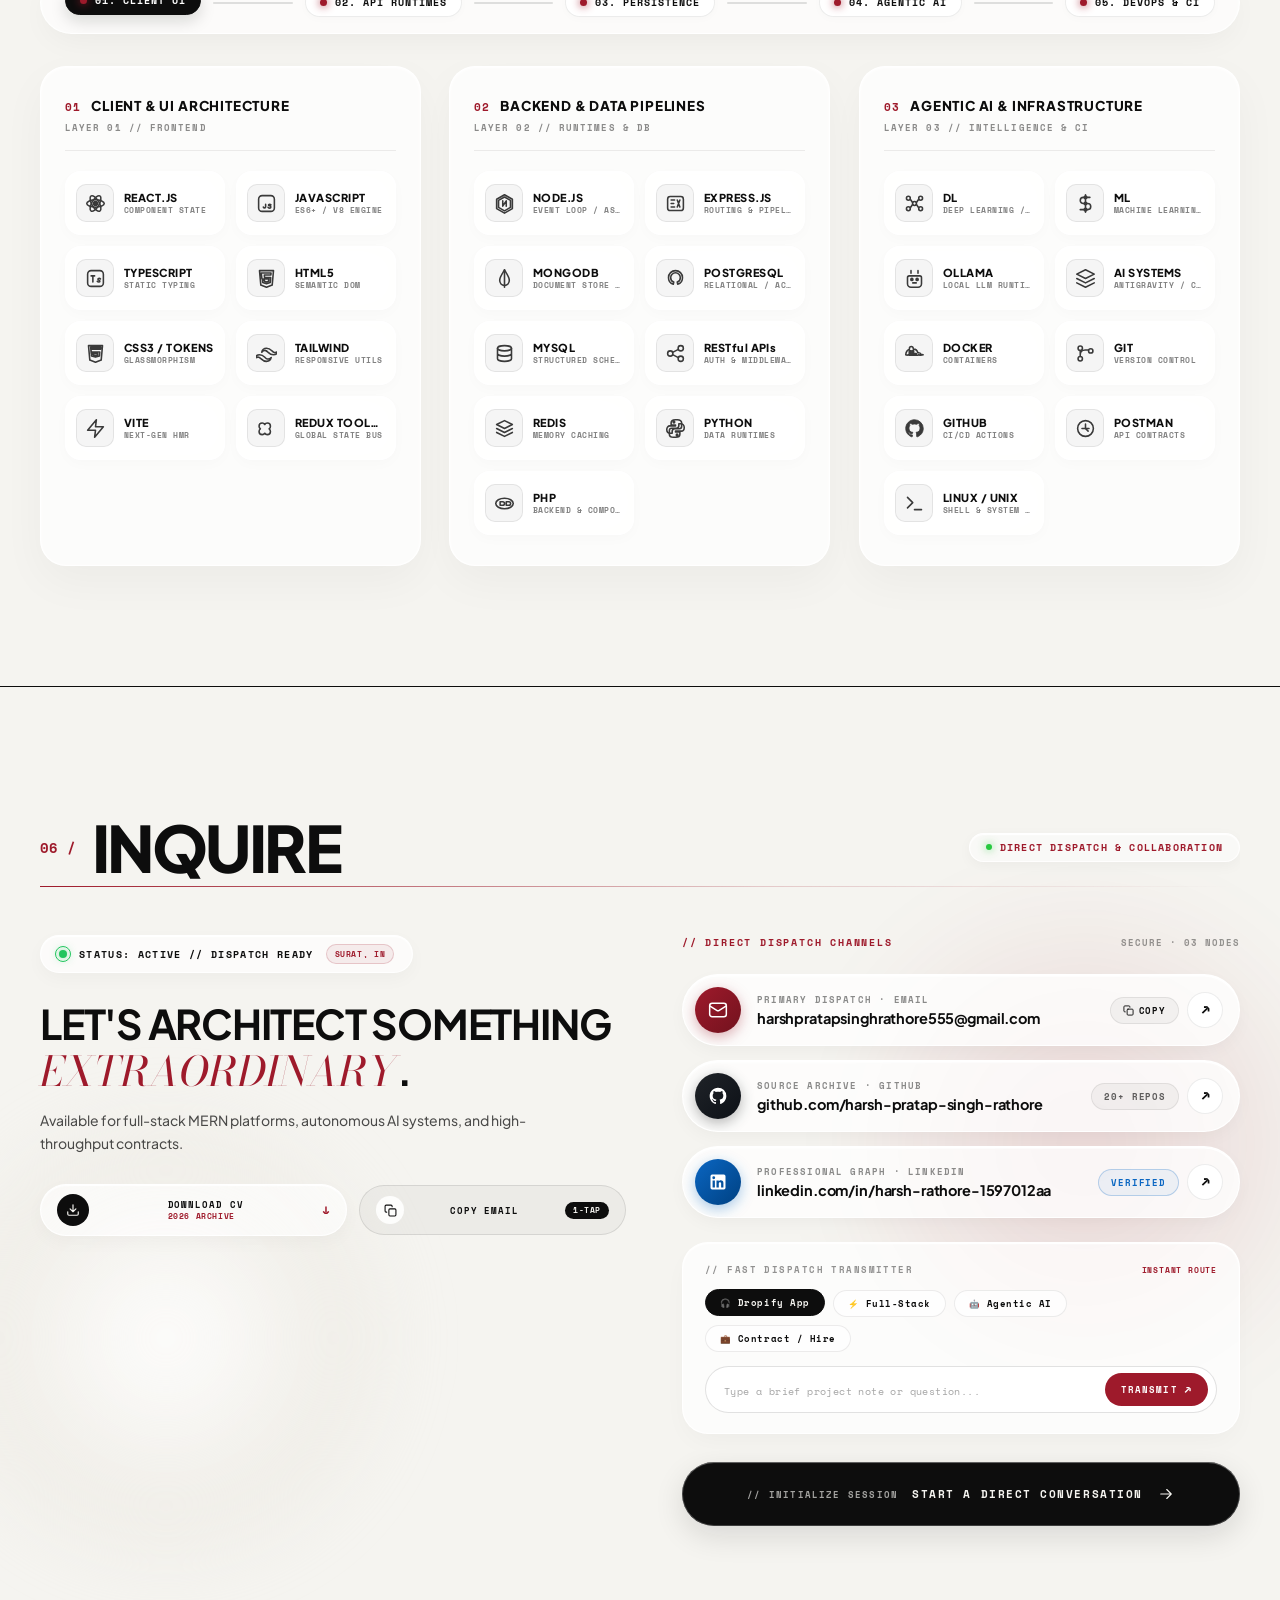
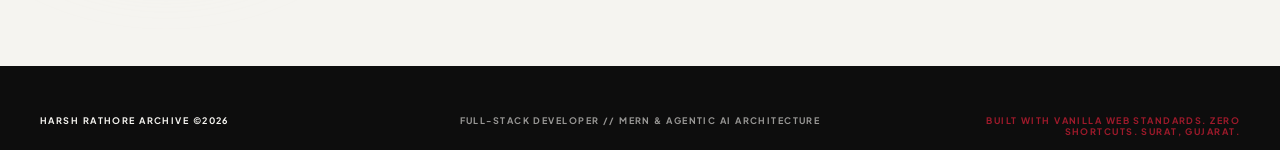
==== commit fca00e8f: "fix(inquire): redesign inquire section for mobile with clean liquid glass capsules, 2x2 intent grid," ====
--- a/index.html
+++ b/index.html
@@ -1846,7 +1846,7 @@
         <div class="contact-action-pane">
           <div class="capsules-header-strip">
             <span class="inquire-capsules-label">// DIRECT DISPATCH CHANNELS</span>
-            <span class="capsules-spec-tag">SECURE NODES // 03</span>
+            <span class="capsules-spec-tag">SECURE · 03 NODES</span>
           </div>
 
           <div class="inquire-capsules-list">
@@ -1925,13 +1925,13 @@
           <div class="inquire-dispatch-console">
             <div class="console-label-row">
               <span class="console-label">// FAST DISPATCH TRANSMITTER</span>
-              <span class="console-spec-tag">PRE-ROUTED CLIENT DISPATCH</span>
+              <span class="console-spec-tag">INSTANT ROUTE</span>
             </div>
             <!-- Quick Intent Selector Pills -->
             <div class="dispatch-intent-pills">
-              <button type="button" class="intent-pill active" data-subject="Dropify Android &amp; Windows App Inquiry">🎧 Dropify App (Android / PC)</button>
-              <button type="button" class="intent-pill" data-subject="Full-Stack Engineering Project Inquiry">⚡ Full-Stack Project</button>
-              <button type="button" class="intent-pill" data-subject="Agentic AI &amp; Vector System Architecture">🤖 Agentic AI System</button>
+              <button type="button" class="intent-pill active" data-subject="Dropify Android &amp; Windows App Inquiry">🎧 Dropify App</button>
+              <button type="button" class="intent-pill" data-subject="Full-Stack Engineering Project Inquiry">⚡ Full-Stack</button>
+              <button type="button" class="intent-pill" data-subject="Agentic AI &amp; Vector System Architecture">🤖 Agentic AI</button>
               <button type="button" class="intent-pill" data-subject="Consulting &amp; Engineering Contract Inquiry">💼 Contract / Hire</button>
             </div>
             <!-- Interactive Liquid Input Capsule -->
--- a/style.css
+++ b/style.css
@@ -725,6 +725,7 @@
   transition: color 0.3s cubic-bezier(0.16, 1, 0.3, 1), transform 0.2s cubic-bezier(0.34, 1.35, 0.64, 1);
   -webkit-tap-highlight-color: transparent;
   cursor: pointer;
+  touch-action: manipulation;
 }
 
 .bottom-dock-link:active {
@@ -1940,12 +1941,14 @@
   margin: 32px auto 0 auto;
   min-height: 620px;
   z-index: 5;
+  touch-action: pan-y;
 }
 
 .card-stack-deck {
   position: relative;
   width: 100%;
   height: 620px;
+  touch-action: pan-y;
 }
 
 /* ── 3. The Physical Deck Card ── */
@@ -1970,6 +1973,7 @@
   user-select: none;
   backface-visibility: hidden;
   -webkit-backface-visibility: hidden;
+  touch-action: pan-y;
 }
 
 /* ── Card Stack Physical Positions (Strict Z-Index Hierarchy) ── */
@@ -2574,6 +2578,7 @@
     background: #ffffff;
     border: 1px solid rgba(13, 13, 16, 0.08);
     box-shadow: 0 16px 40px rgba(0, 0, 0, 0.08), 0 4px 12px rgba(0, 0, 0, 0.04);
+    touch-action: pan-y;
   }
 
   #researchStackViewport .deck-card {
@@ -2601,6 +2606,7 @@
     flex-shrink: 0;
     overflow: hidden;
     background: #0d0d0f;
+    touch-action: pan-y;
   }
 
   #researchStackViewport .deck-card-media-box {
@@ -2614,6 +2620,7 @@
     height: 100%;
     object-fit: cover;
     object-position: center top;
+    touch-action: pan-y;
   }
 
   /* 4. Top Floating Badge: Crisp, single-line, zero awkward wrapping */
@@ -2688,17 +2695,8 @@
     flex-direction: column;
     justify-content: space-between;
     gap: 7px;
-    overflow-y: auto;
-    -webkit-overflow-scrolling: touch;
-    overscroll-behavior-y: contain;
-  }
-
-  .deck-card-smoky-shade::-webkit-scrollbar {
-    width: 3px;
-  }
-  .deck-card-smoky-shade::-webkit-scrollbar-thumb {
-    background: rgba(13, 13, 16, 0.15);
-    border-radius: 4px;
+    overflow: hidden;
+    touch-action: pan-y;
   }
 
   .smoky-mist-aurora {
@@ -2711,6 +2709,7 @@
     gap: 7px;
     min-height: 100%;
     justify-content: space-between;
+    touch-action: pan-y;
   }
 
   /* Brand row & titles */
@@ -2998,6 +2997,8 @@
     border-bottom-left-radius: 20px;
     border-bottom-right-radius: 20px;
     gap: 6px;
+    overflow: hidden;
+    touch-action: pan-y;
   }
 
   .smoky-card-heading {
@@ -4179,13 +4180,13 @@
   align-items: center;
   justify-content: space-between;
   padding: 12px 16px 12px 12px;
-  background: rgba(255, 255, 255, 0.52);
-  border: 1px solid rgba(255, 255, 255, 0.85);
+  background: rgba(255, 255, 255, 0.75);
+  border: 1px solid rgba(255, 255, 255, 0.95);
   border-top: 1.5px solid rgba(255, 255, 255, 1);
   border-radius: 9999px;
-  backdrop-filter: blur(30px) saturate(210%);
-  -webkit-backdrop-filter: blur(30px) saturate(210%);
-  box-shadow: 0 10px 28px -6px rgba(13, 13, 13, 0.04), inset 0 1.5px 1px rgba(255, 255, 255, 0.9);
+  backdrop-filter: blur(24px) saturate(190%);
+  -webkit-backdrop-filter: blur(24px) saturate(190%);
+  box-shadow: 0 6px 20px -4px rgba(13, 13, 16, 0.05), inset 0 1.5px 1px #ffffff;
   transition: all 0.5s cubic-bezier(0.16, 1, 0.3, 1);
   text-decoration: none;
   color: var(--text-color);
@@ -4397,14 +4398,14 @@
 
 /* ── Interactive iOS 27 Fast Dispatch Pod ── */
 .inquire-dispatch-console {
-  background: rgba(255, 255, 255, 0.44);
-  border: 1px solid rgba(255, 255, 255, 0.85);
+  background: rgba(255, 255, 255, 0.72);
+  border: 1px solid rgba(255, 255, 255, 0.95);
   border-top: 1.5px solid rgba(255, 255, 255, 1);
   border-radius: 26px;
   padding: 20px 22px;
   backdrop-filter: blur(28px) saturate(200%);
   -webkit-backdrop-filter: blur(28px) saturate(200%);
-  box-shadow: 0 12px 32px -8px rgba(13, 13, 13, 0.04), inset 0 1px 1px #fff;
+  box-shadow: 0 10px 28px -6px rgba(13, 13, 16, 0.04), inset 0 1px 1px #fff;
   display: flex;
   flex-direction: column;
   gap: 14px;
@@ -4901,40 +4902,153 @@
   }
 
   /* iOS 27 Liquid Glass Inquire Section Mobile Rules */
+  #contact.editorial-section {
+    padding-bottom: calc(130px + env(safe-area-inset-bottom, 24px)) !important;
+  }
+
   .contact-grid {
     grid-template-columns: 1fr;
-    grid-gap: 32px;
+    grid-gap: 26px;
+  }
+
+  .contact-info-pane {
+    gap: 20px;
+  }
+
+  .inquire-status-badge {
+    padding: 7px 14px;
+    gap: 10px;
+  }
+
+  .status-badge-text {
+    font-size: 8.5px;
+    letter-spacing: 0.1em;
+  }
+
+  .status-badge-latency {
+    font-size: 7.5px;
+    padding: 2px 7px;
+  }
+
+  .contact-lead-container {
+    gap: 10px;
   }
 
   .contact-lead-text {
-    font-size: clamp(1.4rem, 6vw, 2.0rem);
-  }
-
-  .inquire-telemetry-pod {
-    padding: 18px 16px;
-    border-radius: 20px;
-  }
-
-  .telemetry-pill {
-    padding: 8px 12px;
-    gap: 8px;
-  }
-
-  .telemetry-subval {
-    display: none;
-  }
-
+    font-size: clamp(1.6rem, 5.8vw, 2.15rem);
+    line-height: 1.14;
+    letter-spacing: -0.02em;
+  }
+
+  .contact-clean-desc {
+    font-size: 13px;
+    line-height: 1.6;
+    color: rgba(13, 13, 13, 0.72);
+  }
+
+  /* Side-by-side action pills on mobile: 50% / 50% */
   .inquire-action-strip {
-    grid-template-columns: 1fr;
-    grid-gap: 10px;
+    display: grid;
+    grid-template-columns: 1fr 1fr;
+    grid-gap: 8px;
+    width: 100%;
+  }
+
+  .btn-contact-resume,
+  .btn-copy-email-pill {
+    padding: 9px 12px;
+    min-height: 50px;
+    border-radius: 9999px;
+    gap: 6px;
+    box-sizing: border-box;
+    width: 100%;
+    min-width: 0;
+    justify-content: space-between;
+    background: rgba(255, 255, 255, 0.75);
+    border: 1px solid rgba(255, 255, 255, 0.95);
+    box-shadow: 0 4px 14px rgba(13, 13, 16, 0.03);
+  }
+
+  .btn-resume-icon-glass,
+  .btn-copy-icon-glass {
+    width: 28px;
+    height: 28px;
+    border-radius: 50%;
+    flex-shrink: 0;
+  }
+
+  .resume-mini-icon,
+  .copy-mini-svg {
+    width: 13px;
+    height: 13px;
+  }
+
+  .resume-title,
+  .btn-copy-text {
+    font-size: 8px;
+    letter-spacing: 0.06em;
+    font-weight: 700;
+    white-space: nowrap;
+  }
+
+  .resume-meta,
+  .btn-copy-badge {
+    font-size: 7px;
+    padding: 2px 6px;
+    letter-spacing: 0.04em;
+    font-weight: 700;
+    border-radius: 9999px;
+    white-space: nowrap;
+  }
+
+  .resume-arr {
+    font-size: 12px;
+  }
+
+  /* Header strips with clean text boundaries */
+  .capsules-header-strip,
+  .console-label-row {
+    display: flex;
+    justify-content: space-between;
+    align-items: center;
+    gap: 6px;
+    width: 100%;
+    min-width: 0;
+    box-sizing: border-box;
+  }
+
+  .inquire-capsules-label,
+  .console-label {
+    font-size: 8.5px;
+    letter-spacing: 0.12em;
+    font-weight: 700;
+    white-space: nowrap;
+    overflow: hidden;
+    text-overflow: ellipsis;
+  }
+
+  .capsules-spec-tag,
+  .console-spec-tag {
+    font-size: 7.5px;
+    letter-spacing: 0.06em;
+    font-weight: 700;
+    white-space: nowrap;
+    flex-shrink: 0;
+  }
+
+  .inquire-capsules-list {
+    gap: 10px;
   }
 
   .inquire-glass-capsule {
-    padding: 10px 12px 10px 10px;
-    border-radius: 22px;
+    padding: 8px 10px 8px 8px;
+    border-radius: 9999px;
     min-width: 0;
     max-width: 100%;
     box-sizing: border-box;
+    background: rgba(255, 255, 255, 0.82);
+    border: 1px solid rgba(255, 255, 255, 0.95);
+    box-shadow: 0 4px 16px rgba(13, 13, 16, 0.04);
   }
 
   .capsule-main-link {
@@ -4947,88 +5061,155 @@
     min-width: 0;
     flex: 1;
     overflow: hidden;
+    gap: 2px;
   }
 
   .capsule-icon-box {
-    width: 38px;
-    height: 38px;
+    width: 36px;
+    height: 36px;
+    border-radius: 50%;
+    flex-shrink: 0;
   }
 
   .capsule-brand-svg {
-    width: 17px;
-    height: 17px;
+    width: 16px;
+    height: 16px;
+  }
+
+  .capsule-sub {
+    font-size: 7.5px;
+    letter-spacing: 0.1em;
+    font-weight: 700;
+    white-space: nowrap;
+    overflow: hidden;
+    text-overflow: ellipsis;
   }
 
   .capsule-main {
-    font-size: 12px;
+    font-size: 11.5px;
     white-space: nowrap;
     overflow: hidden;
     text-overflow: ellipsis;
     display: block;
     max-width: 100%;
+    font-weight: 700;
   }
 
   .capsule-controls {
-    gap: 5px;
+    gap: 4px;
     flex-shrink: 0;
   }
 
   .capsule-chip-copy {
     padding: 5px 8px;
     font-size: 7.5px;
+    border-radius: 9999px;
+    gap: 3px;
+  }
+
+  .chip-svg {
+    width: 10px;
+    height: 10px;
   }
 
   .capsule-arrow-box {
-    width: 30px;
-    height: 30px;
+    width: 28px;
+    height: 28px;
+    border-radius: 50%;
+  }
+
+  .capsule-arr {
+    font-size: 12px;
   }
 
   .capsule-chip-badge {
     display: none;
   }
 
+  /* Interactive Fast Dispatch Transmitter Pod */
   .inquire-dispatch-console {
     padding: 16px 14px;
-    border-radius: 20px;
+    border-radius: 22px;
     min-width: 0;
     max-width: 100%;
     box-sizing: border-box;
+    background: rgba(255, 255, 255, 0.72);
+    border: 1px solid rgba(255, 255, 255, 0.95);
+    box-shadow: 0 6px 20px rgba(13, 13, 16, 0.03);
+    gap: 12px;
+  }
+
+  .dispatch-intent-pills {
+    display: grid;
+    grid-template-columns: 1fr 1fr;
+    gap: 6px;
+    width: 100%;
+  }
+
+  .intent-pill {
+    font-size: 8px;
+    padding: 7px 6px;
+    display: flex;
+    align-items: center;
+    justify-content: center;
+    text-align: center;
+    white-space: nowrap;
+    overflow: hidden;
+    text-overflow: ellipsis;
+    border-radius: 9999px;
+    box-sizing: border-box;
+    width: 100%;
   }
 
   .dispatch-input-capsule {
     min-width: 0;
     max-width: 100%;
     box-sizing: border-box;
-    padding: 4px 6px 4px 12px;
+    padding: 4px 5px 4px 12px;
+    border-radius: 9999px;
+    background: #ffffff;
+    border: 1.5px solid rgba(13, 13, 16, 0.12);
+    display: flex;
+    align-items: center;
+    gap: 8px;
   }
 
   .dispatch-text-field {
     min-width: 0;
-    font-size: 11.5px;
+    flex: 1;
+    font-size: 12px;
+    font-family: var(--font-brutalist);
+    border: none;
+    outline: none;
+    background: transparent;
+  }
+
+  .dispatch-text-field::placeholder {
+    font-size: 9.5px;
+    letter-spacing: 0.02em;
   }
 
   .dispatch-send-btn {
-    padding: 6px 12px;
+    padding: 7px 12px;
     font-size: 8px;
+    font-weight: 700;
+    letter-spacing: 0.1em;
+    border-radius: 9999px;
+    background: var(--accent-color);
+    color: #ffffff;
     flex-shrink: 0;
-  }
-
-  .dispatch-intent-pills {
+    border: none;
+  }
+
+  .btn-cinematic-contact {
+    height: 52px;
+    border-radius: 9999px;
+  }
+
+  .btn-content-inner {
+    font-size: 9.5px;
     gap: 6px;
-  }
-
-  .intent-pill {
-    font-size: 8px;
-    padding: 5px 10px;
-  }
-
-  .btn-cinematic-contact {
-    height: 56px;
-  }
-
-  .btn-content-inner {
-    font-size: 10px;
-    gap: 8px;
+    letter-spacing: 0.12em;
   }
 
   .btn-sub-indicator {
@@ -5874,7 +6055,7 @@
 
   .inquire-glass-capsule {
     padding: 8px 10px 8px 8px;
-    border-radius: 18px;
+    border-radius: 9999px;
   }
 
   .capsule-icon-box {
@@ -5908,20 +6089,25 @@
     height: 28px;
   }
 
+  .inquire-action-strip {
+    grid-template-columns: 1fr 1fr;
+    grid-gap: 6px;
+  }
+
   .btn-contact-resume {
-    padding: 8px 12px;
+    padding: 8px 8px;
   }
 
   .resume-title {
-    font-size: 8px;
+    font-size: 7.5px;
   }
 
   .btn-copy-email-pill {
-    padding: 8px 12px;
+    padding: 8px 8px;
   }
 
   .btn-copy-text {
-    font-size: 8px;
+    font-size: 7.5px;
   }
 }
 
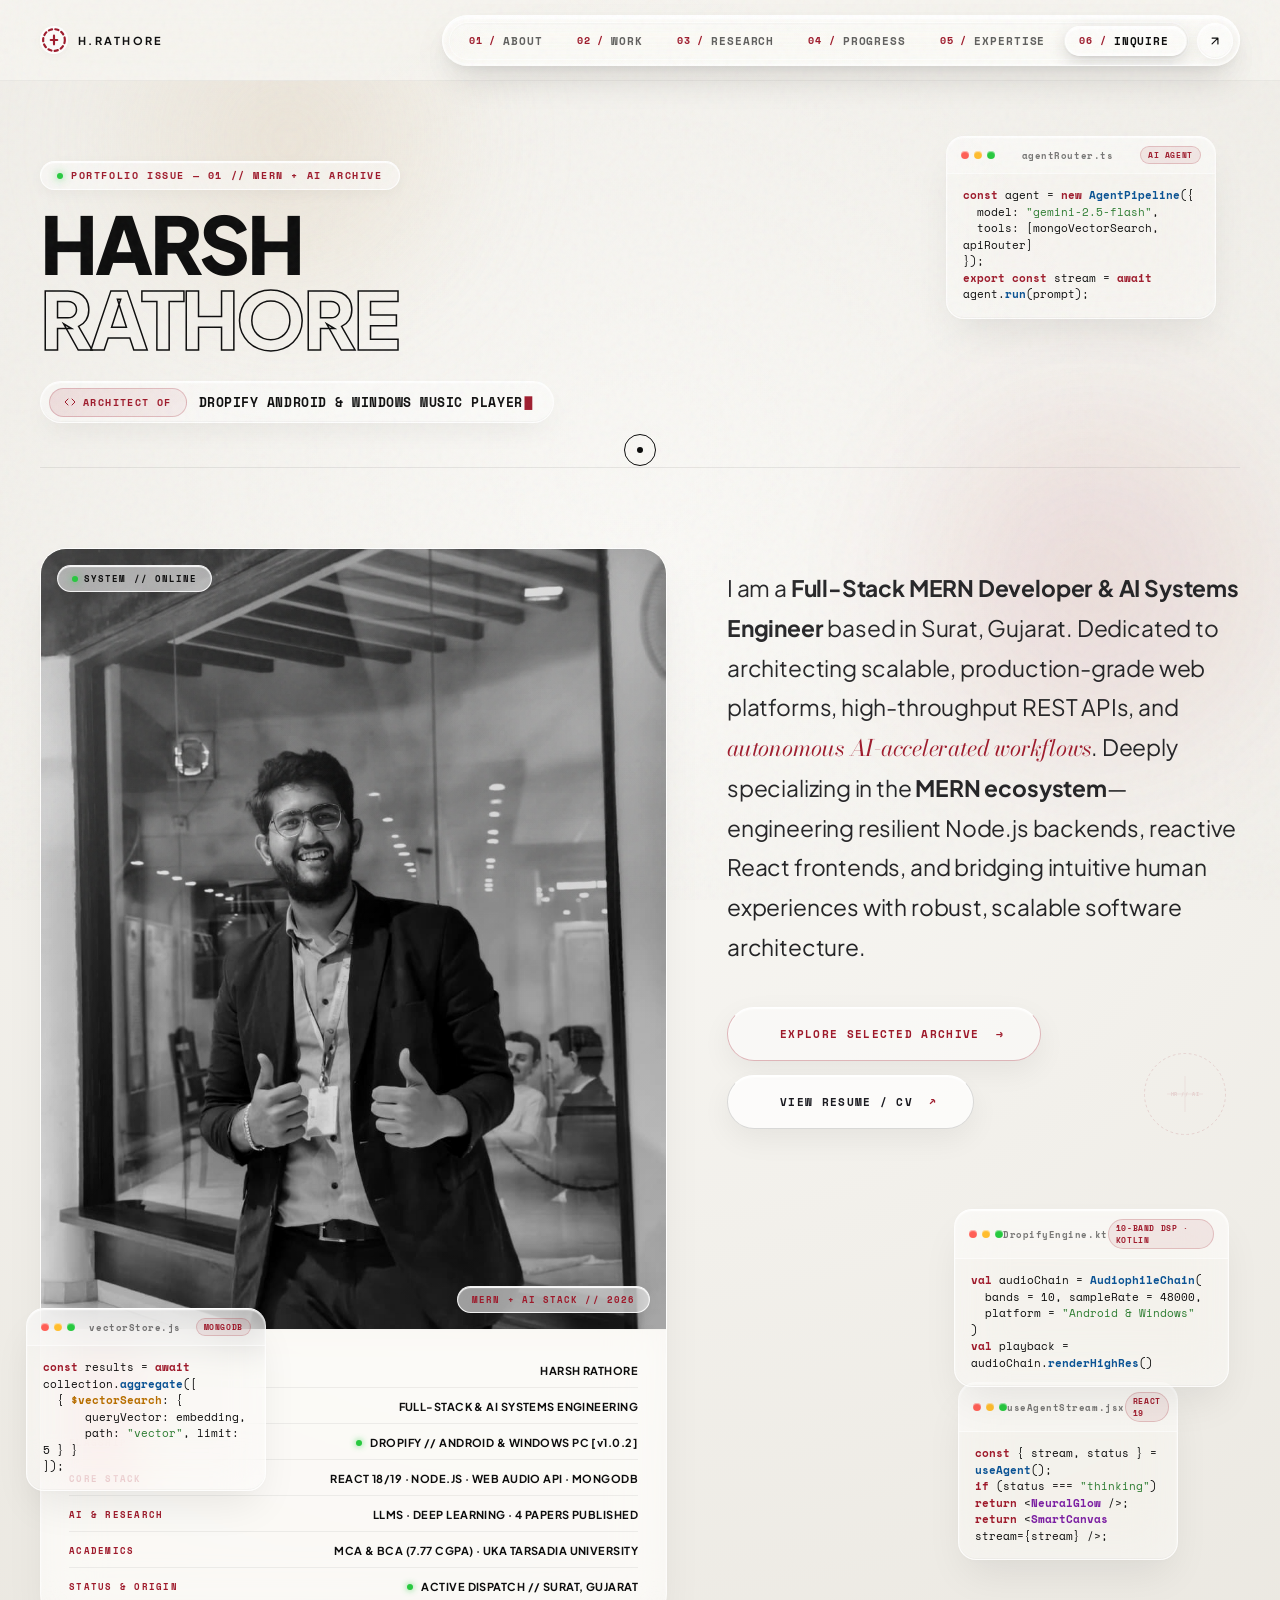
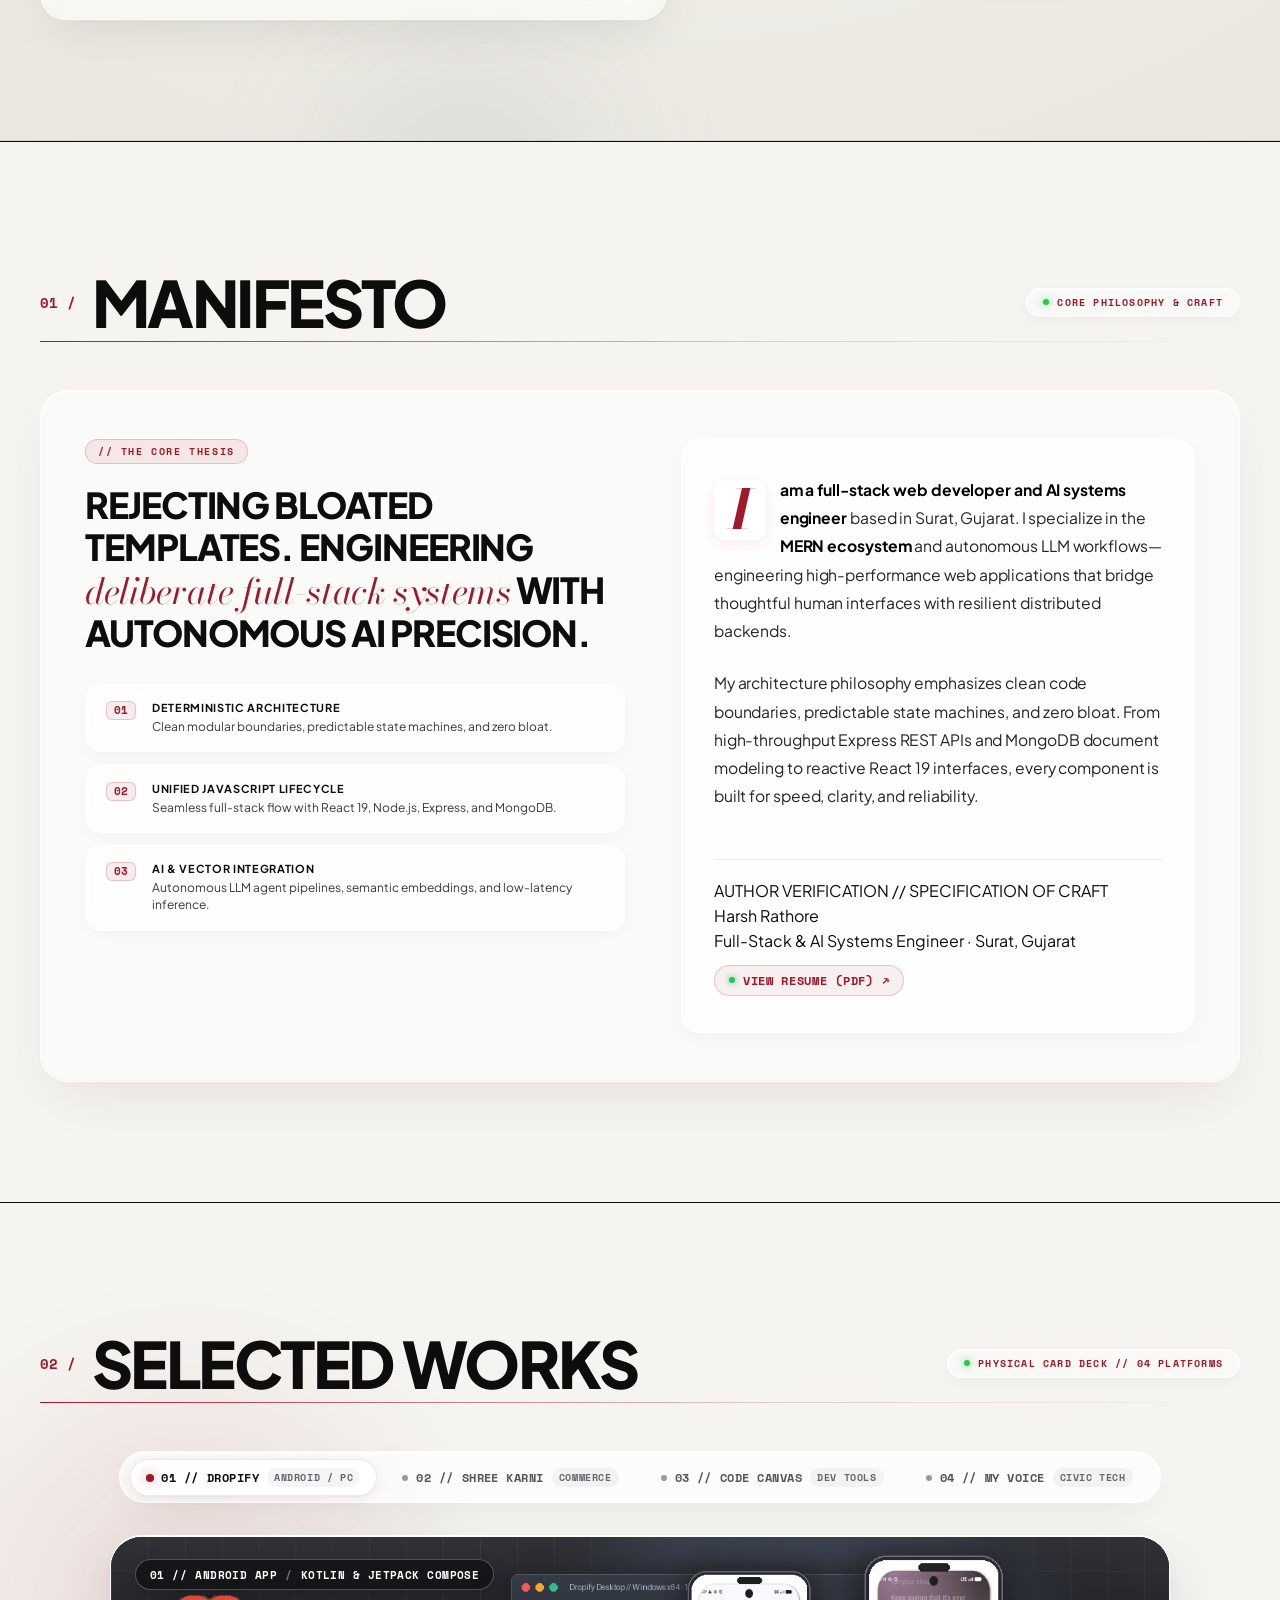
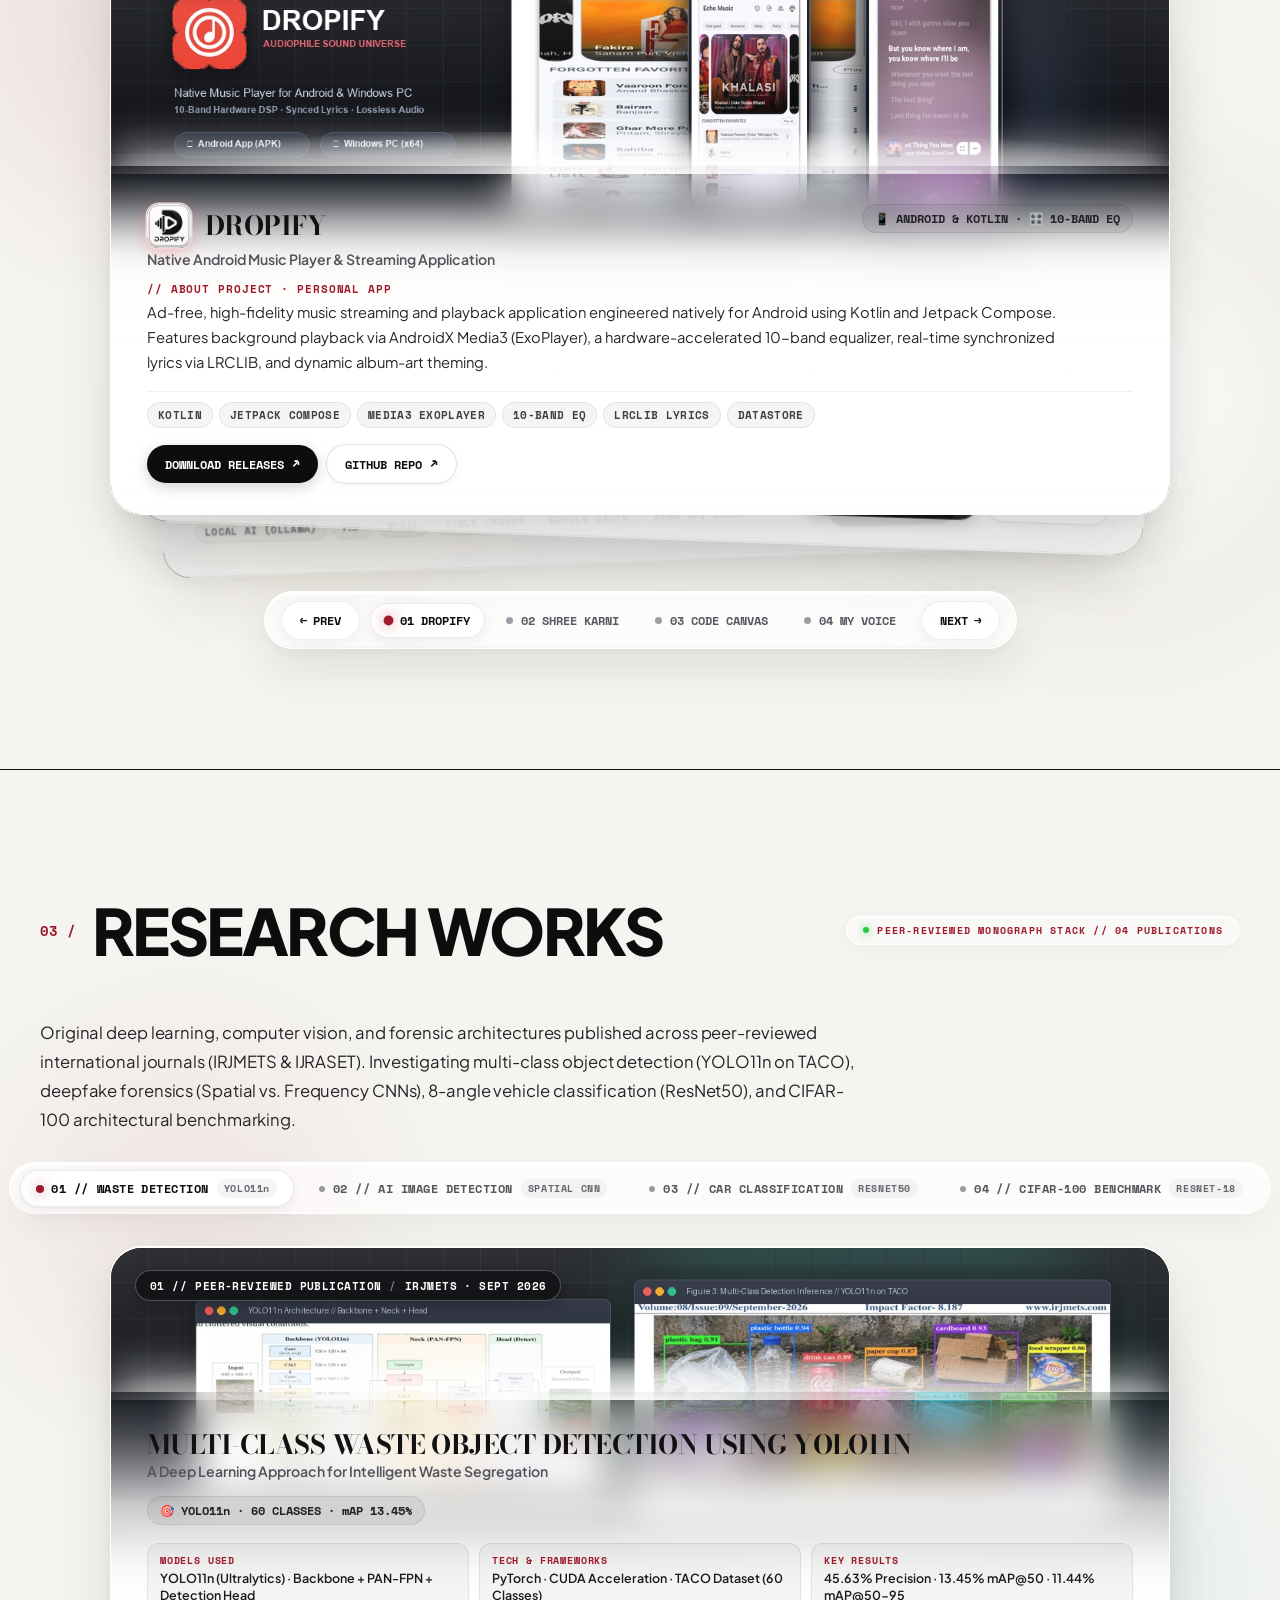
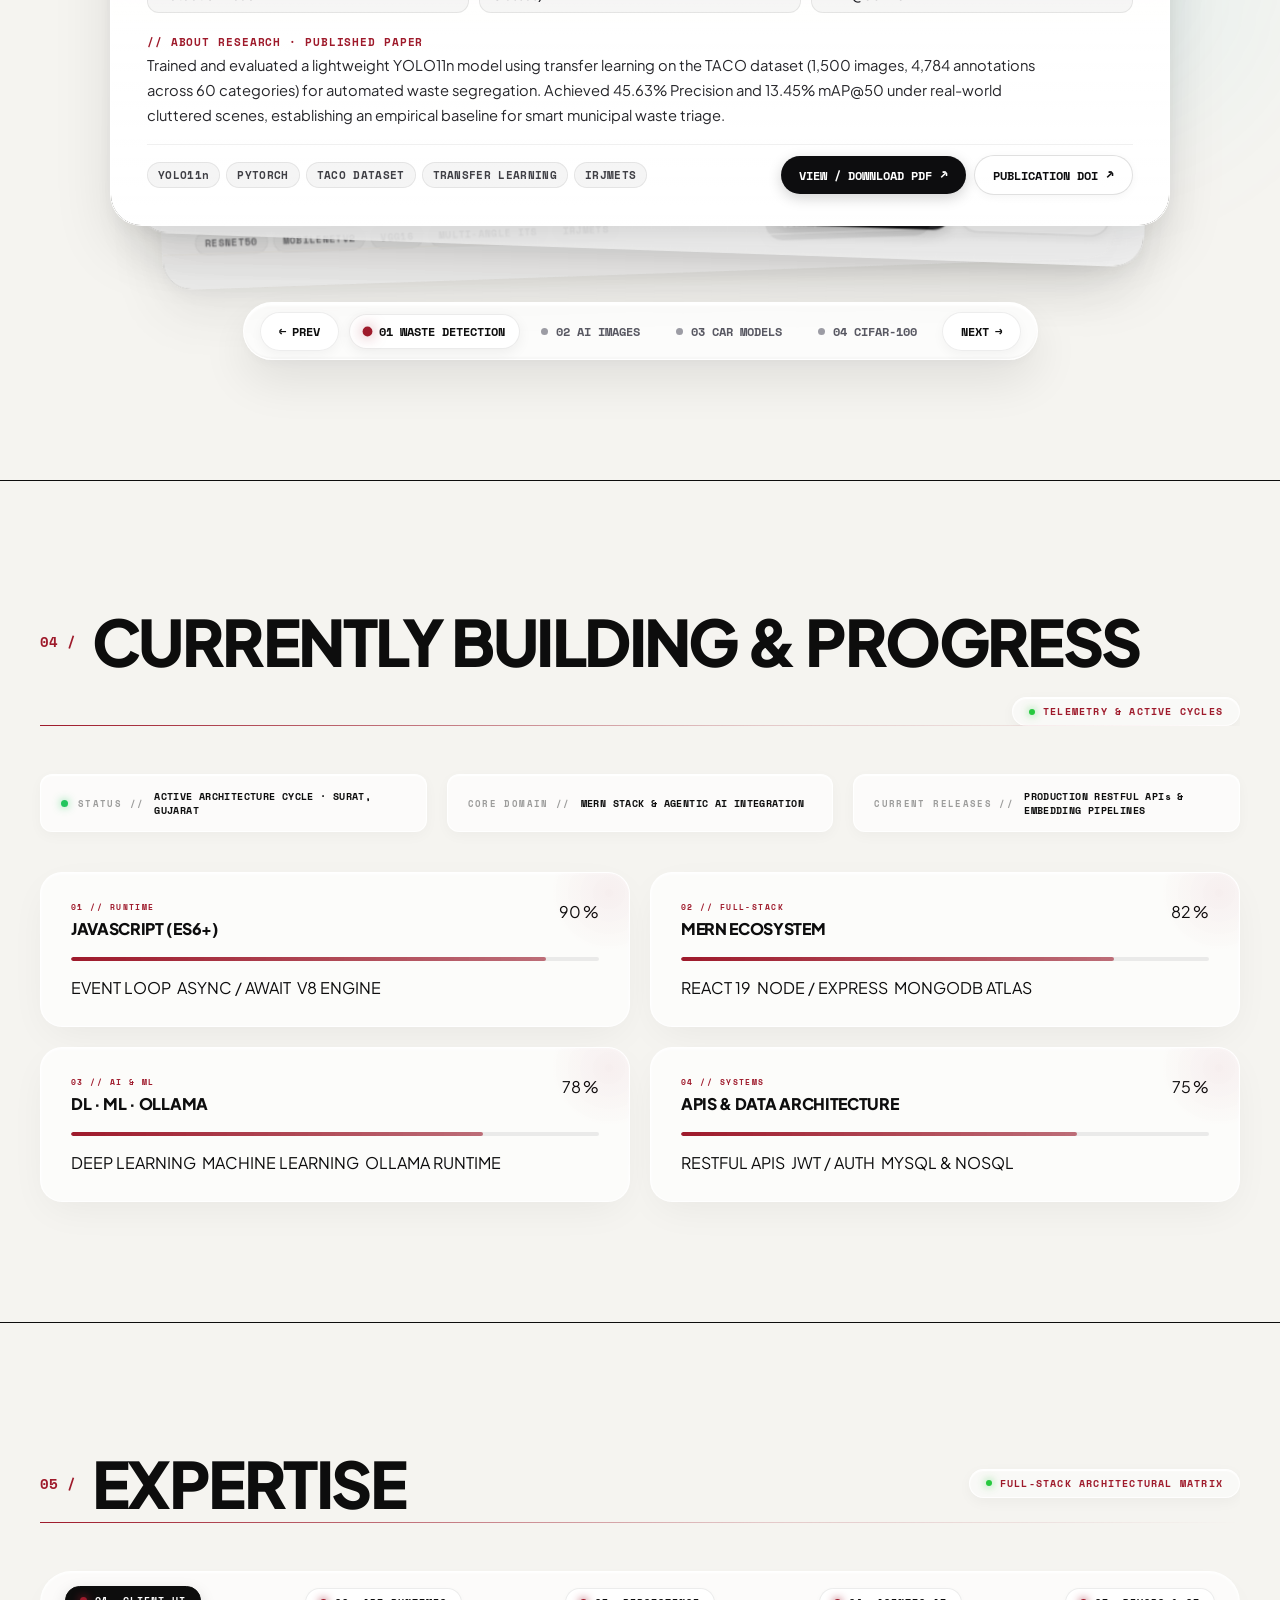
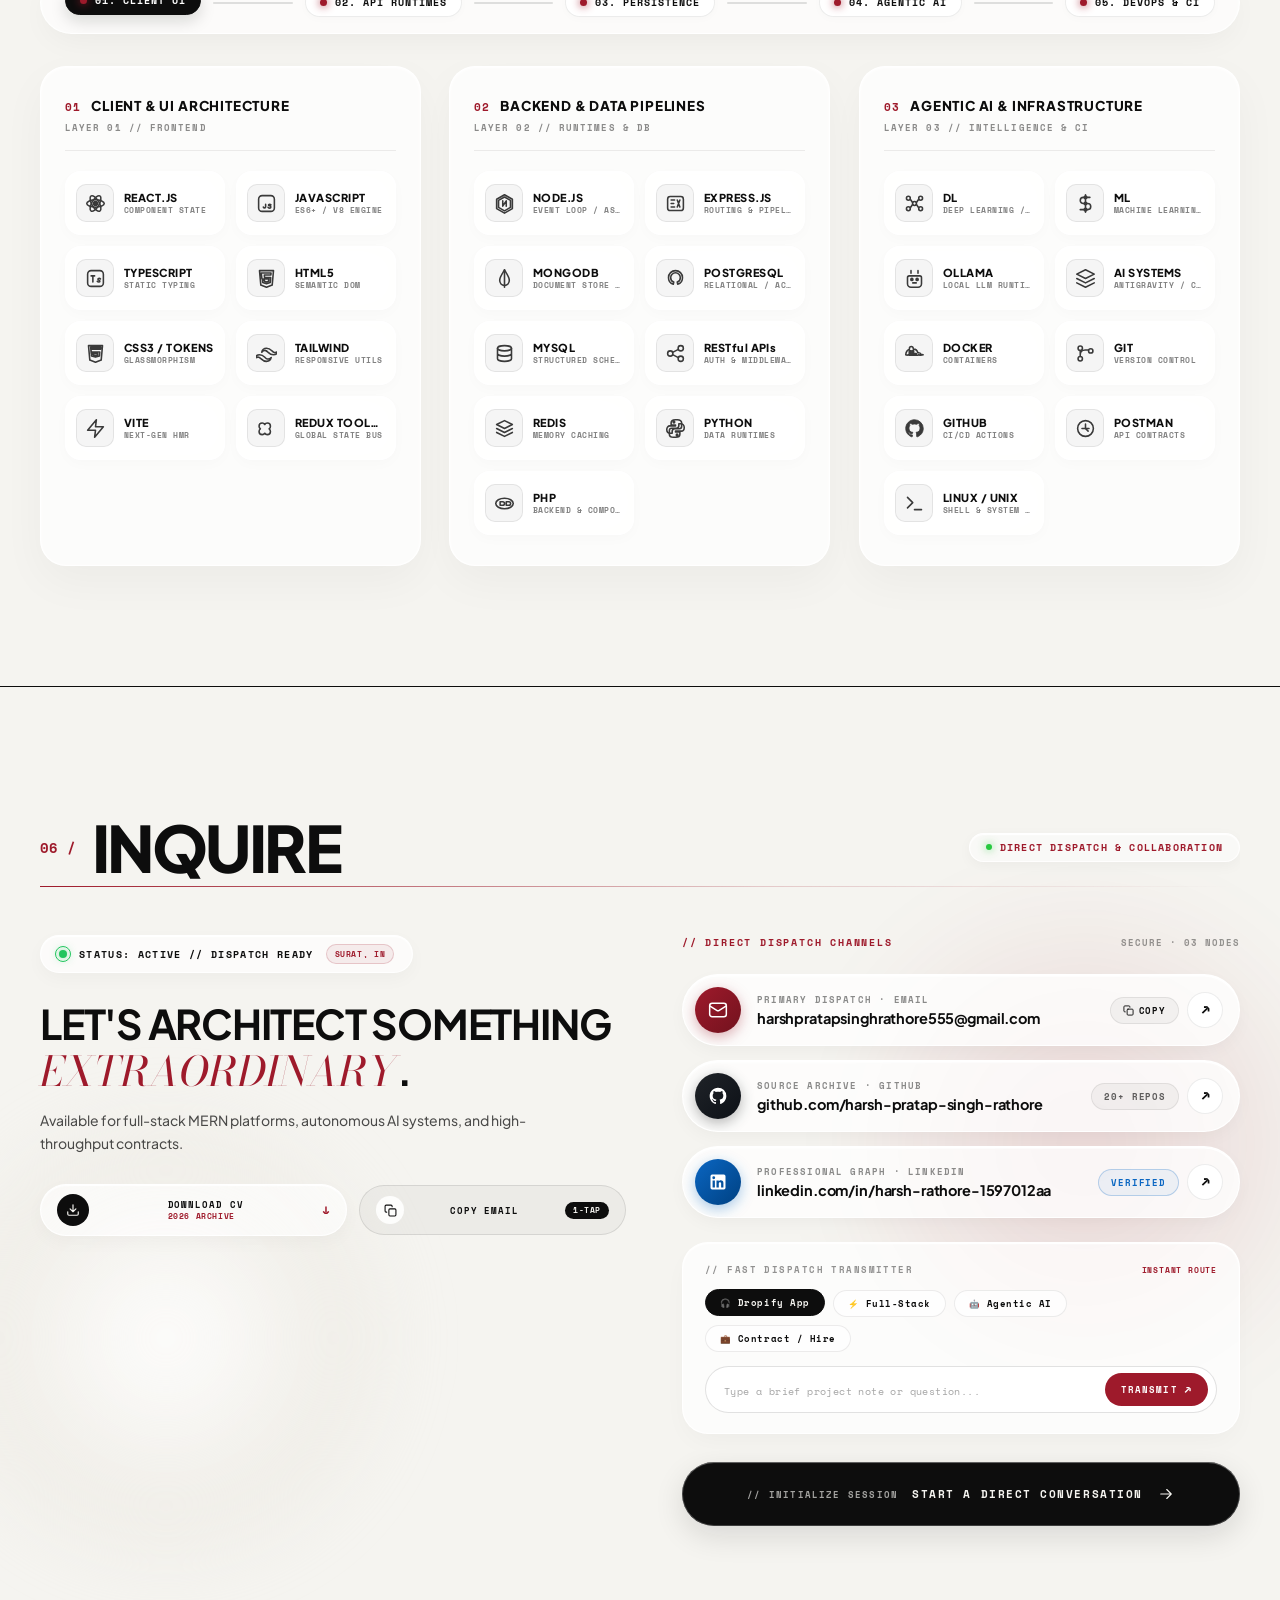
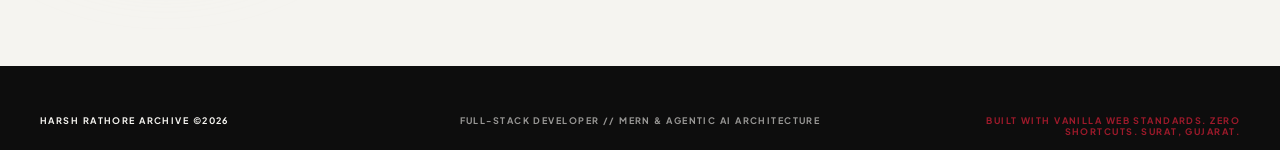
==== commit fca19597: "feat: update portfolio and resume with verified real project architecture and grounded descriptions" ====
--- a/index.html
+++ b/index.html
@@ -479,9 +479,9 @@
               <!-- Floating Top Telemetry Pill -->
               <div class="deck-card-floating-badge">
                 <span class="badge-bubble-idx">01 //</span>
-                <span class="badge-bubble-live"><span class="badge-live-pulse" style="background:#22c55e;box-shadow:0 0 10px #22c55e;"></span> FLAGSHIP ACTIVE</span>
+                <span class="badge-bubble-live"><span class="badge-live-pulse" style="background:#22c55e;box-shadow:0 0 10px #22c55e;"></span> ANDROID APP</span>
                 <span class="badge-bubble-sep">/</span>
-                <span class="badge-bubble-meta">NATIVE ANDROID &amp; WINDOWS PC</span>
+                <span class="badge-bubble-meta">KOTLIN &amp; JETPACK COMPOSE</span>
               </div>
             </div>
 
@@ -495,29 +495,30 @@
                       <img src="assets/projects/dropify_logo.png" alt="Dropify Logo" class="card-brand-logo-img" />
                       <h3 class="smoky-card-heading">DROPIFY</h3>
                     </div>
-                    <span class="smoky-card-subheading">High-Fidelity Audiophile Music Player for Android &amp; Windows PC</span>
+                    <span class="smoky-card-subheading">Native Android Music Player &amp; Streaming Application</span>
                   </div>
                   <div class="smoky-telemetry-badge">
-                    <span class="telemetry-pin">📱 ANDROID &amp; WIN</span>
+                    <span class="telemetry-pin">📱 ANDROID &amp; KOTLIN</span>
                     <span class="telemetry-sep">·</span>
-                    <span class="telemetry-speed">🎛️ 10-BAND DSP</span>
+                    <span class="telemetry-speed">🎛️ 10-BAND EQ</span>
                   </div>
                 </div>
 
                 <div class="smoky-about-block">
-                  <span class="smoky-about-eyebrow">// ABOUT PROJECT · FLAGSHIP PLATFORM</span>
+                  <span class="smoky-about-eyebrow">// ABOUT PROJECT · PERSONAL APP</span>
                   <p class="smoky-about-copy">
-                    High-fidelity local and streaming music player built natively for Android (APK v1.0.2) and Windows PC. Features a hardware-accelerated 10-band DSP equalizer, LRCLIB synchronized real-time lyrics, YouTube audio stream extraction, and Nothing OS liquid glass aesthetics.
+                    Ad-free, high-fidelity music streaming and playback application engineered natively for Android using Kotlin and Jetpack Compose. Features background playback via AndroidX Media3 (ExoPlayer), a hardware-accelerated 10-band equalizer, real-time synchronized lyrics via LRCLIB, and dynamic album-art theming.
                   </p>
                 </div>
 
                 <div class="smoky-footer-strip">
                   <div class="smoky-tags-cluster">
-                    <span class="smoky-pill-tag">ANDROID (APK)</span>
-                    <span class="smoky-pill-tag">WINDOWS (x64)</span>
-                    <span class="smoky-pill-tag">10-BAND DSP</span>
+                    <span class="smoky-pill-tag">KOTLIN</span>
+                    <span class="smoky-pill-tag">JETPACK COMPOSE</span>
+                    <span class="smoky-pill-tag">MEDIA3 EXOPLAYER</span>
+                    <span class="smoky-pill-tag">10-BAND EQ</span>
                     <span class="smoky-pill-tag">LRCLIB LYRICS</span>
-                    <span class="smoky-pill-tag">NOTHING OS UI</span>
+                    <span class="smoky-pill-tag">DATASTORE</span>
                   </div>
                   <div class="smoky-actions-group">
                     <a href="https://github.com/harsh-pratap-singh-rathore/Dropify/releases" target="_blank" rel="noopener noreferrer" class="bubble-glass-action-btn primary-action">
@@ -546,7 +547,7 @@
                 <span class="badge-bubble-idx">02 //</span>
                 <span class="badge-bubble-live"><span class="badge-live-pulse"></span> CLIENT PRODUCTION</span>
                 <span class="badge-bubble-sep">/</span>
-                <span class="badge-bubble-meta">10,000+ FABRIC SKUs</span>
+                <span class="badge-bubble-meta">FULL-STACK PHP &amp; MYSQL</span>
               </div>
             </div>
 
@@ -557,19 +558,19 @@
                 <div class="smoky-title-strip">
                   <div class="smoky-title-group">
                     <h3 class="smoky-card-heading">SHREE KARNI TEXTILES</h3>
-                    <span class="smoky-card-subheading">Enterprise E-Commerce Website &amp; Wholesale Catalog Engine</span>
+                    <span class="smoky-card-subheading">Online E-Commerce Store for Textile Shop Client</span>
                   </div>
                   <div class="smoky-telemetry-badge">
-                    <span class="telemetry-pin">📦 10,000+ SKUs</span>
+                    <span class="telemetry-pin">🛍️ CLIENT SHOP</span>
                     <span class="telemetry-sep">·</span>
-                    <span class="telemetry-speed">&lt;1s LOAD</span>
+                    <span class="telemetry-speed">🛒 CART &amp; ADMIN</span>
                   </div>
                 </div>
 
                 <div class="smoky-about-block">
                   <span class="smoky-about-eyebrow">// ABOUT PROJECT · CLIENT PRODUCTION</span>
                   <p class="smoky-about-copy">
-                    Full-stack enterprise e-commerce platform for custom textile distribution, cataloging 10,000+ fabric SKUs with optimized image delivery pipelines and sub-second page loads. Engineered with secure session authorization state, transactional cart persistence, and dynamic multi-parameter inventory indexing.
+                    Custom e-commerce web platform built for an Indian textile shop client. Allows customers to browse textile fabrics, view product variants, and place orders through a persistent cart. Includes an administrative dashboard for the shop owner to manage inventory, update product listings, and track customer orders.
                   </p>
                 </div>
 
@@ -577,9 +578,10 @@
                   <div class="smoky-tags-cluster">
                     <span class="smoky-pill-tag">PHP</span>
                     <span class="smoky-pill-tag">MYSQL</span>
-                    <span class="smoky-pill-tag">JAVASCRIPT (ES6+)</span>
-                    <span class="smoky-pill-tag">COMPOSER</span>
+                    <span class="smoky-pill-tag">E-COMMERCE</span>
+                    <span class="smoky-pill-tag">ADMIN PANEL</span>
                     <span class="smoky-pill-tag">SESSION AUTH</span>
+                    <span class="smoky-pill-tag">BOOTSTRAP</span>
                   </div>
                   <div class="smoky-actions-group">
                     <a href="https://shreekarnitextiles.com" target="_blank" rel="noopener noreferrer" class="bubble-glass-action-btn primary-action">
@@ -606,9 +608,9 @@
               <!-- Floating Top Telemetry Pill -->
               <div class="deck-card-floating-badge">
                 <span class="badge-bubble-idx">03 //</span>
-                <span class="badge-bubble-live"><span class="badge-live-pulse amber"></span> DEVELOPER TOOLING</span>
+                <span class="badge-bubble-live"><span class="badge-live-pulse amber"></span> RUNS LOCALLY</span>
                 <span class="badge-bubble-sep">/</span>
-                <span class="badge-bubble-meta">AI-ASSISTED WORKBENCH</span>
+                <span class="badge-bubble-meta">LOCAL AI PORTFOLIO BUILDER</span>
               </div>
             </div>
 
@@ -619,28 +621,30 @@
                 <div class="smoky-title-strip">
                   <div class="smoky-title-group">
                     <h3 class="smoky-card-heading">CODE CANVAS</h3>
-                    <span class="smoky-card-subheading">Local AI-Assisted Portfolio Builder &amp; UI Workbench</span>
+                    <span class="smoky-card-subheading">Local AI-Powered Website &amp; Portfolio Builder</span>
                   </div>
                   <div class="smoky-telemetry-badge">
-                    <span class="telemetry-pin">⚡ ZERO-RUNTIME</span>
+                    <span class="telemetry-pin">💻 RUNS LOCALLY</span>
                     <span class="telemetry-sep">·</span>
-                    <span class="telemetry-speed">60 FPS ENGINE</span>
+                    <span class="telemetry-speed">⚡ ZERO API COSTS</span>
                   </div>
                 </div>
 
                 <div class="smoky-about-block">
-                  <span class="smoky-about-eyebrow">// ABOUT PROJECT · DEVELOPER TOOLING</span>
+                  <span class="smoky-about-eyebrow">// ABOUT PROJECT · AI DEVELOPER TOOLING</span>
                   <p class="smoky-about-copy">
-                    Interactive developer creation suite allowing users to visually manipulate and inspect responsive layouts with zero external framework dependencies running at 60 FPS. Features local AI code generation (Antigravity &amp; Claude Code workflows) translating natural language instructions into clean CSS/HTML markup.
+                    AI portfolio and website maker that runs locally on your system with zero API subscription costs. Users input natural language design prompts and local AI models (via Ollama) generate clean HTML/CSS layouts. Features a full-stack PHP backend with MySQL for saving projects and Google OAuth authentication.
                   </p>
                 </div>
 
                 <div class="smoky-footer-strip">
                   <div class="smoky-tags-cluster">
-                    <span class="smoky-pill-tag">JAVASCRIPT (ES6+)</span>
+                    <span class="smoky-pill-tag">LOCAL AI (OLLAMA)</span>
+                    <span class="smoky-pill-tag">PHP</span>
+                    <span class="smoky-pill-tag">MYSQL</span>
                     <span class="smoky-pill-tag">HTML5 CANVAS</span>
-                    <span class="smoky-pill-tag">AI CODE GEN</span>
-                    <span class="smoky-pill-tag">60 FPS ENGINE</span>
+                    <span class="smoky-pill-tag">GOOGLE OAUTH</span>
+                    <span class="smoky-pill-tag">ZERO API COSTS</span>
                   </div>
                   <div class="smoky-actions-group">
                     <a href="https://codecanvas.page/public/index.html" target="_blank" rel="noopener noreferrer" class="bubble-glass-action-btn primary-action">
--- a/style.css
+++ b/style.css
@@ -651,45 +651,124 @@
   position: relative;
   display: flex;
   align-items: center;
-  background: rgba(255, 255, 255, 0.45);
-  backdrop-filter: blur(30px) saturate(210%) contrast(98%);
-  -webkit-backdrop-filter: blur(30px) saturate(210%) contrast(98%);
-  border: 1px solid rgba(255, 255, 255, 0.82);
-  border-top: 1.5px solid rgba(255, 255, 255, 0.98);
-  border-bottom: 1px solid rgba(255, 255, 255, 0.55);
+  /* Frosted Optical Liquid Glass - Elements melt organically on scroll */
+  background: linear-gradient(
+    180deg,
+    rgba(255, 255, 255, 0.32) 0%,
+    rgba(255, 255, 255, 0.10) 50%,
+    rgba(255, 255, 255, 0.20) 100%
+  );
+  backdrop-filter: blur(18px) saturate(200%) brightness(104%) contrast(104%);
+  -webkit-backdrop-filter: blur(18px) saturate(200%) brightness(104%) contrast(104%);
+  border: 1.2px solid rgba(255, 255, 255, 0.95);
+  border-top: 2px solid #ffffff;
+  border-bottom: 1.2px solid rgba(255, 255, 255, 0.5);
   border-radius: 9999px;
   padding: 5px 6px;
   box-shadow: 
-    0 20px 42px -8px rgba(13, 13, 13, 0.16),
-    0 4px 12px rgba(13, 13, 13, 0.05),
-    inset 0 1px 2.5px rgba(255, 255, 255, 0.95),
-    inset 0 -1px 2px rgba(13, 13, 13, 0.04);
-}
-
-/* Dynamic Active Liquid Glass Capsule Highlight (Apple Spring Eased Indicator) */
+    /* Deep 3D ambient shadow cast on underlying page */
+    0 16px 36px -6px rgba(0, 0, 0, 0.22),
+    0 4px 12px -2px rgba(0, 0, 0, 0.10),
+    /* Top cylindrical meniscus caustic rim */
+    inset 0 1.8px 2px 0 #ffffff,
+    inset 0 4px 10px -2px rgba(255, 255, 255, 0.55),
+    /* Bottom ground bounce caustic rim */
+    inset 0 -1.5px 2px 0 rgba(255, 255, 255, 0.65),
+    /* Pure monochromatic internal liquid volume glow */
+    inset 0 0 16px rgba(255, 255, 255, 0.20);
+  overflow: hidden;
+}
+
+/* Top Cylindrical Glass Bevel / Refraction meniscus (The optical glass border reflection) */
+.bottom-dock-glass::before {
+  content: '';
+  position: absolute;
+  top: 1px;
+  left: 8px;
+  right: 8px;
+  height: 42%;
+  border-top-left-radius: 9999px;
+  border-top-right-radius: 9999px;
+  background: linear-gradient(
+    180deg,
+    rgba(255, 255, 255, 0.45) 0%,
+    rgba(255, 255, 255, 0.10) 50%,
+    rgba(255, 255, 255, 0) 100%
+  );
+  pointer-events: none;
+  z-index: 2;
+}
+
+/* Bottom Caustic Rim Reflection */
+.bottom-dock-glass::after {
+  content: '';
+  position: absolute;
+  bottom: 1px;
+  left: 10%;
+  right: 10%;
+  height: 30%;
+  border-bottom-left-radius: 9999px;
+  border-bottom-right-radius: 9999px;
+  background: linear-gradient(
+    0deg,
+    rgba(255, 255, 255, 0.35) 0%,
+    rgba(255, 255, 255, 0) 100%
+  );
+  pointer-events: none;
+  z-index: 2;
+}
+
+/* Dynamic Active Liquid Glass Capsule Highlight (Pure Neutral Water Droplet) */
 .bottom-dock-capsule {
   position: absolute;
-  top: 5px;
+  top: 3px;
   left: 0;
-  height: calc(100% - 10px);
+  height: calc(100% - 6px);
   width: 0;
   border-radius: 9999px;
-  background: linear-gradient(180deg, rgba(255, 255, 255, 0.98) 0%, rgba(246, 245, 240, 0.92) 100%);
-  border: 1px solid rgba(255, 255, 255, 1);
+  /* Frosted White Water Droplet */
+  background: linear-gradient(
+    180deg,
+    rgba(255, 255, 255, 0.65) 0%,
+    rgba(255, 255, 255, 0.28) 50%,
+    rgba(255, 255, 255, 0.45) 100%
+  );
+  backdrop-filter: blur(12px) saturate(220%) contrast(106%);
+  -webkit-backdrop-filter: blur(12px) saturate(220%) contrast(106%);
+  border: 1.2px solid rgba(255, 255, 255, 0.98);
+  border-top: 1.6px solid #ffffff;
+  border-bottom: 1px solid rgba(255, 255, 255, 0.6);
   box-shadow: 
-    0 6px 16px rgba(13, 13, 13, 0.12),
-    0 1px 4px rgba(13, 13, 13, 0.06),
-    inset 0 1px 1.8px #ffffff,
-    inset 0 -1px 1px rgba(13, 13, 13, 0.04);
+    0 4px 14px -1px rgba(0, 0, 0, 0.12),
+    0 1px 3px rgba(0, 0, 0, 0.05),
+    /* Top water bead specular highlight */
+    inset 0 1.8px 2px #ffffff,
+    /* Bottom refraction caustic */
+    inset 0 -1.5px 2px rgba(255, 255, 255, 0.6),
+    /* Pure monochromatic internal liquid clarity */
+    inset 0 0 12px rgba(255, 255, 255, 0.28);
   pointer-events: none;
   z-index: 1;
   opacity: 0;
   transform: translate3d(0, 0, 0);
   transition: 
-    transform 0.44s cubic-bezier(0.34, 1.35, 0.64, 1),
-    width 0.44s cubic-bezier(0.34, 1.35, 0.64, 1),
-    opacity 0.25s ease;
+    transform 0.36s cubic-bezier(0.2, 0.9, 0.3, 1),
+    width 0.36s cubic-bezier(0.2, 0.9, 0.3, 1),
+    opacity 0.2s ease;
   will-change: transform, width;
+}
+
+/* Water drop top glare highlight */
+.bottom-dock-capsule::after {
+  content: '';
+  position: absolute;
+  top: 2px;
+  left: 18%;
+  right: 18%;
+  height: 38%;
+  border-radius: 9999px;
+  background: radial-gradient(ellipse at 50% 18%, #ffffff 0%, rgba(255, 255, 255, 0) 75%);
+  pointer-events: none;
 }
 
 .bottom-dock-list {
@@ -721,11 +800,12 @@
   padding: 7px 4px 6px;
   border-radius: 9999px;
   text-decoration: none;
-  color: rgba(13, 13, 13, 0.52);
+  color: #111114;
   transition: color 0.3s cubic-bezier(0.16, 1, 0.3, 1), transform 0.2s cubic-bezier(0.34, 1.35, 0.64, 1);
   -webkit-tap-highlight-color: transparent;
   cursor: pointer;
   touch-action: manipulation;
+  text-shadow: 0 1px 1.5px rgba(255, 255, 255, 0.95);
 }
 
 .bottom-dock-link:active {
@@ -744,9 +824,10 @@
 .dock-icon {
   width: 20px;
   height: 20px;
-  stroke: currentColor;
-  stroke-width: 1.9px;
+  stroke: #111114;
+  stroke-width: 2.1px;
   transition: transform 0.36s cubic-bezier(0.34, 1.35, 0.64, 1), stroke 0.3s ease;
+  filter: drop-shadow(0 1px 1px rgba(255, 255, 255, 0.9));
 }
 
 .dock-label {
@@ -755,22 +836,24 @@
   font-weight: 700;
   letter-spacing: 0.05em;
   line-height: 1;
-  color: rgba(13, 13, 13, 0.6);
+  color: #111114;
   transition: color 0.3s ease, font-weight 0.3s ease;
+  text-shadow: 0 1px 1.5px rgba(255, 255, 255, 0.95);
 }
 
 /* Active Highlight Tab */
 .bottom-dock-link.is-active {
-  color: var(--accent-color);
+  color: #e02424;
 }
 
 .bottom-dock-link.is-active .dock-icon {
-  stroke: var(--accent-color);
-  transform: scale(1.12);
+  stroke: #e02424;
+  transform: scale(1.15);
+  filter: drop-shadow(0 0 7px rgba(224, 36, 36, 0.6));
 }
 
 .bottom-dock-link.is-active .dock-label {
-  color: var(--text-color);
+  color: #0d0d0d;
   font-weight: 800;
 }
 
@@ -817,32 +900,46 @@
   display: inline-flex;
   align-items: center;
   gap: 8px;
-  background: rgba(255, 255, 255, 0.38);
-  backdrop-filter: blur(28px) saturate(190%) contrast(95%);
-  -webkit-backdrop-filter: blur(28px) saturate(190%) contrast(95%);
-  border: 1px solid rgba(255, 255, 255, 0.75);
-  border-top: 1px solid rgba(255, 255, 255, 0.95);
+  /* Frosted Optical Liquid Glass - Elements melt organically on scroll */
+  background: linear-gradient(
+    180deg,
+    rgba(255, 255, 255, 0.32) 0%,
+    rgba(255, 255, 255, 0.10) 50%,
+    rgba(255, 255, 255, 0.20) 100%
+  );
+  backdrop-filter: blur(18px) saturate(200%) brightness(104%) contrast(104%);
+  -webkit-backdrop-filter: blur(18px) saturate(200%) brightness(104%) contrast(104%);
+  border: 1.2px solid rgba(255, 255, 255, 0.95);
+  border-top: 2px solid #ffffff;
+  border-bottom: 1.2px solid rgba(255, 255, 255, 0.5);
   border-radius: 9999px;
   padding: 5px 6px;
   box-shadow: 
-    0 16px 36px -8px rgba(13, 13, 13, 0.08),
-    0 2px 6px rgba(13, 13, 13, 0.02),
-    inset 0 1px 2px rgba(255, 255, 255, 0.95),
-    inset 0 -1px 2px rgba(13, 13, 13, 0.03);
+    0 16px 36px -6px rgba(0, 0, 0, 0.14),
+    0 4px 12px -2px rgba(0, 0, 0, 0.06),
+    inset 0 1.8px 2px 0 #ffffff,
+    inset 0 4px 10px -2px rgba(255, 255, 255, 0.55),
+    inset 0 -1.5px 2px 0 rgba(255, 255, 255, 0.65),
+    inset 0 0 16px rgba(255, 255, 255, 0.18);
   position: relative;
-  transition: box-shadow 0.4s cubic-bezier(0.16, 1, 0.3, 1),
-              background-color 0.4s ease,
-              border-color 0.4s ease;
+  transition: all 0.4s cubic-bezier(0.16, 1, 0.3, 1);
+  overflow: hidden;
 }
 
 .liquid-glass-dock:hover {
-  background: rgba(255, 255, 255, 0.52);
-  border-color: rgba(255, 255, 255, 0.95);
+  background: linear-gradient(
+    180deg,
+    rgba(255, 255, 255, 0.38) 0%,
+    rgba(255, 255, 255, 0.14) 50%,
+    rgba(255, 255, 255, 0.26) 100%
+  );
+  border-color: rgba(255, 255, 255, 1);
   box-shadow: 
-    0 20px 42px -6px rgba(13, 13, 13, 0.11),
-    0 3px 8px rgba(13, 13, 13, 0.03),
-    inset 0 1px 2px #ffffff,
-    inset 0 -1px 2px rgba(13, 13, 13, 0.03);
+    0 20px 44px -6px rgba(0, 0, 0, 0.18),
+    0 6px 14px rgba(0, 0, 0, 0.08),
+    inset 0 2px 2.5px #ffffff,
+    inset 0 -1.8px 2.5px rgba(255, 255, 255, 0.8),
+    inset 0 0 20px rgba(255, 255, 255, 0.24);
 }
 
 /* Internal Capsule Track enclosing the links */
@@ -850,14 +947,14 @@
   position: relative;
   display: inline-flex;
   align-items: center;
-  background: rgba(255, 255, 255, 0.22);
+  background: rgba(255, 255, 255, 0.08);
   border-radius: 9999px;
-  border: 1px solid rgba(255, 255, 255, 0.6);
+  border: 1px solid rgba(255, 255, 255, 0.55);
   padding: 3px;
   box-shadow: inset 0 1px 2px rgba(0, 0, 0, 0.03);
 }
 
-/* Dynamic Active Liquid Glass Capsule (Spring Eased Indicator) */
+/* Dynamic Active Liquid Glass Capsule (Spring Eased Water Droplet Indicator) */
 .nav-active-capsule {
   position: absolute;
   top: 3px;
@@ -865,13 +962,20 @@
   height: calc(100% - 6px);
   width: 0;
   border-radius: 9999px;
-  background: linear-gradient(180deg, rgba(255, 255, 255, 0.98) 0%, rgba(247, 246, 242, 0.88) 100%);
-  border: 1px solid rgba(255, 255, 255, 1);
+  background: radial-gradient(
+    ellipse at 50% 25%,
+    rgba(255, 255, 255, 0.32) 0%,
+    rgba(255, 255, 255, 0.06) 75%
+  );
+  backdrop-filter: blur(1.5px) saturate(180%) contrast(108%);
+  -webkit-backdrop-filter: blur(1.5px) saturate(180%) contrast(108%);
+  border: 1.5px solid rgba(255, 255, 255, 0.98);
   box-shadow: 
-    0 6px 16px rgba(13, 13, 13, 0.09),
-    0 1px 3px rgba(13, 13, 13, 0.04),
-    inset 0 1px 1.5px #ffffff,
-    inset 0 -1px 1px rgba(13, 13, 13, 0.05);
+    0 6px 18px rgba(0, 0, 0, 0.15),
+    0 1px 3px rgba(0, 0, 0, 0.08),
+    inset 0 2px 2px #ffffff,
+    inset 0 -1.5px 2px rgba(255, 255, 255, 0.75),
+    inset 0 0 10px rgba(255, 255, 255, 0.3);
   pointer-events: none;
   z-index: 1;
   opacity: 0;
